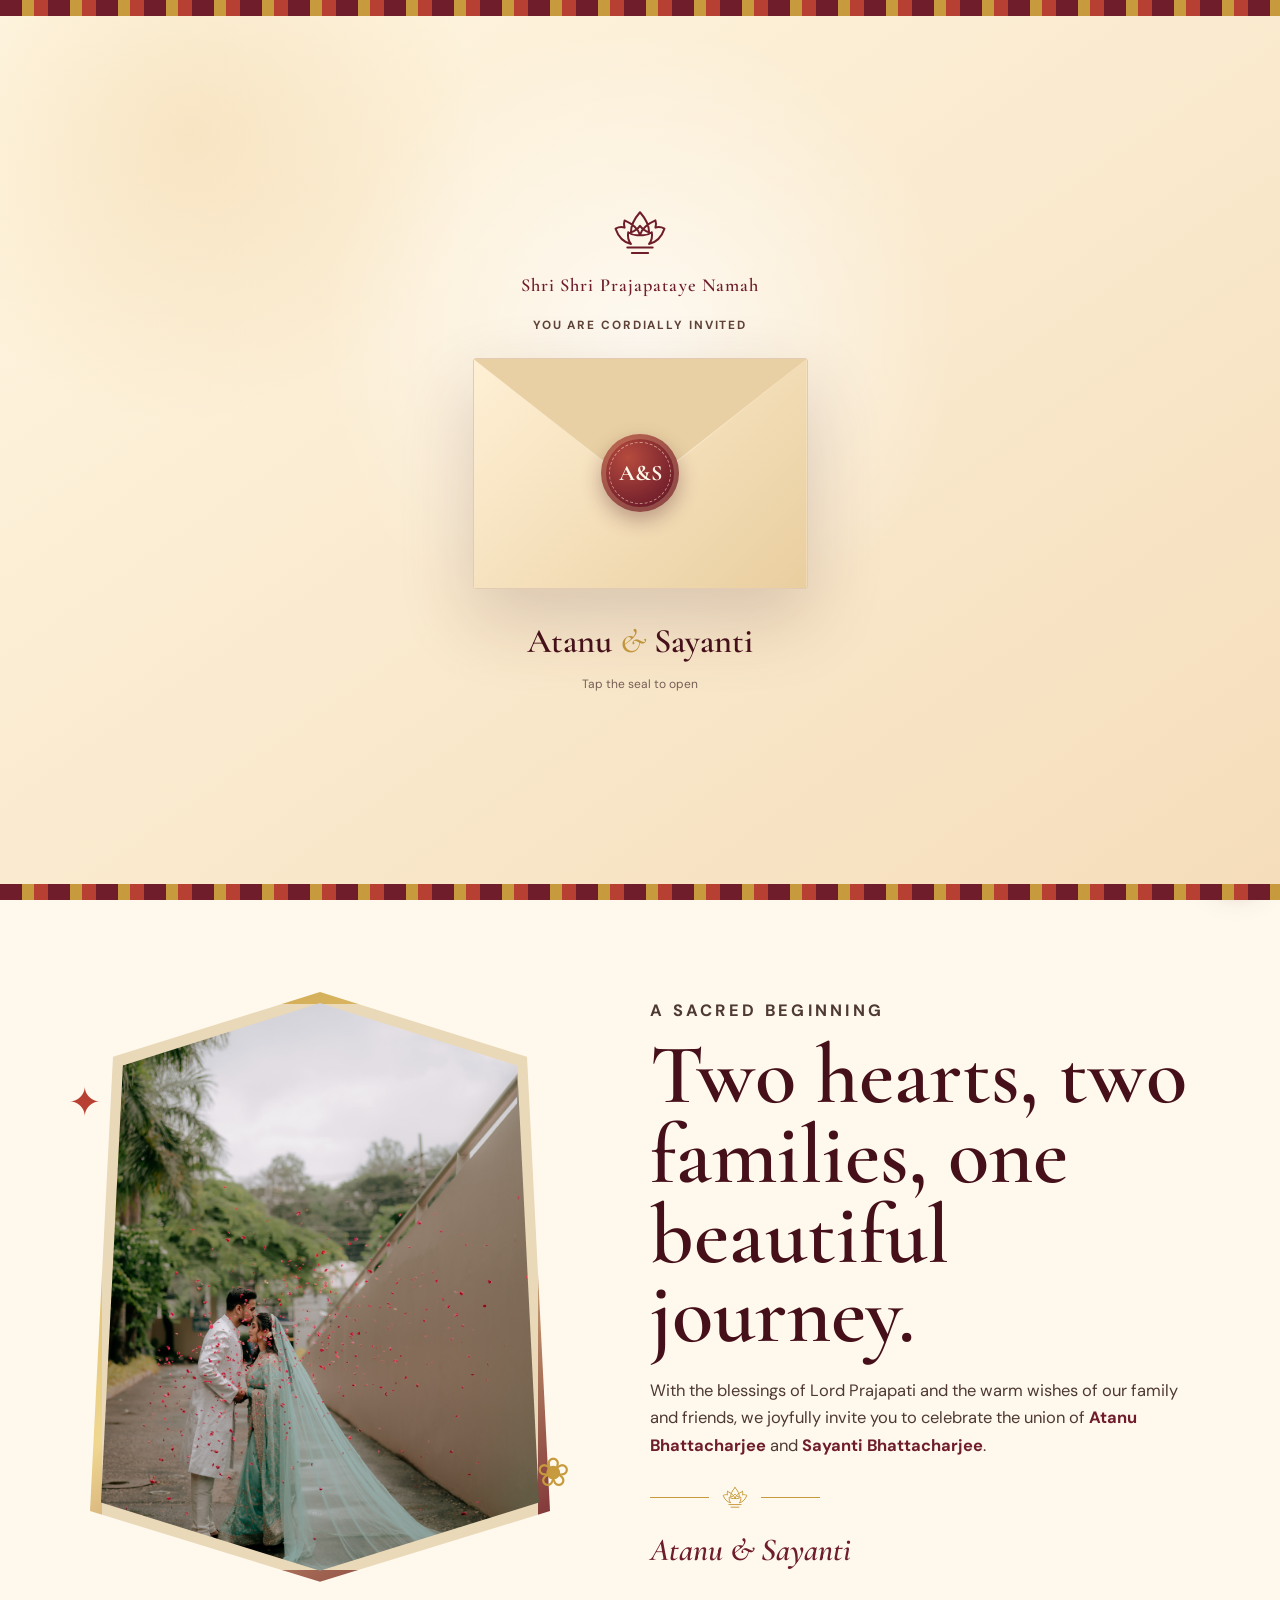
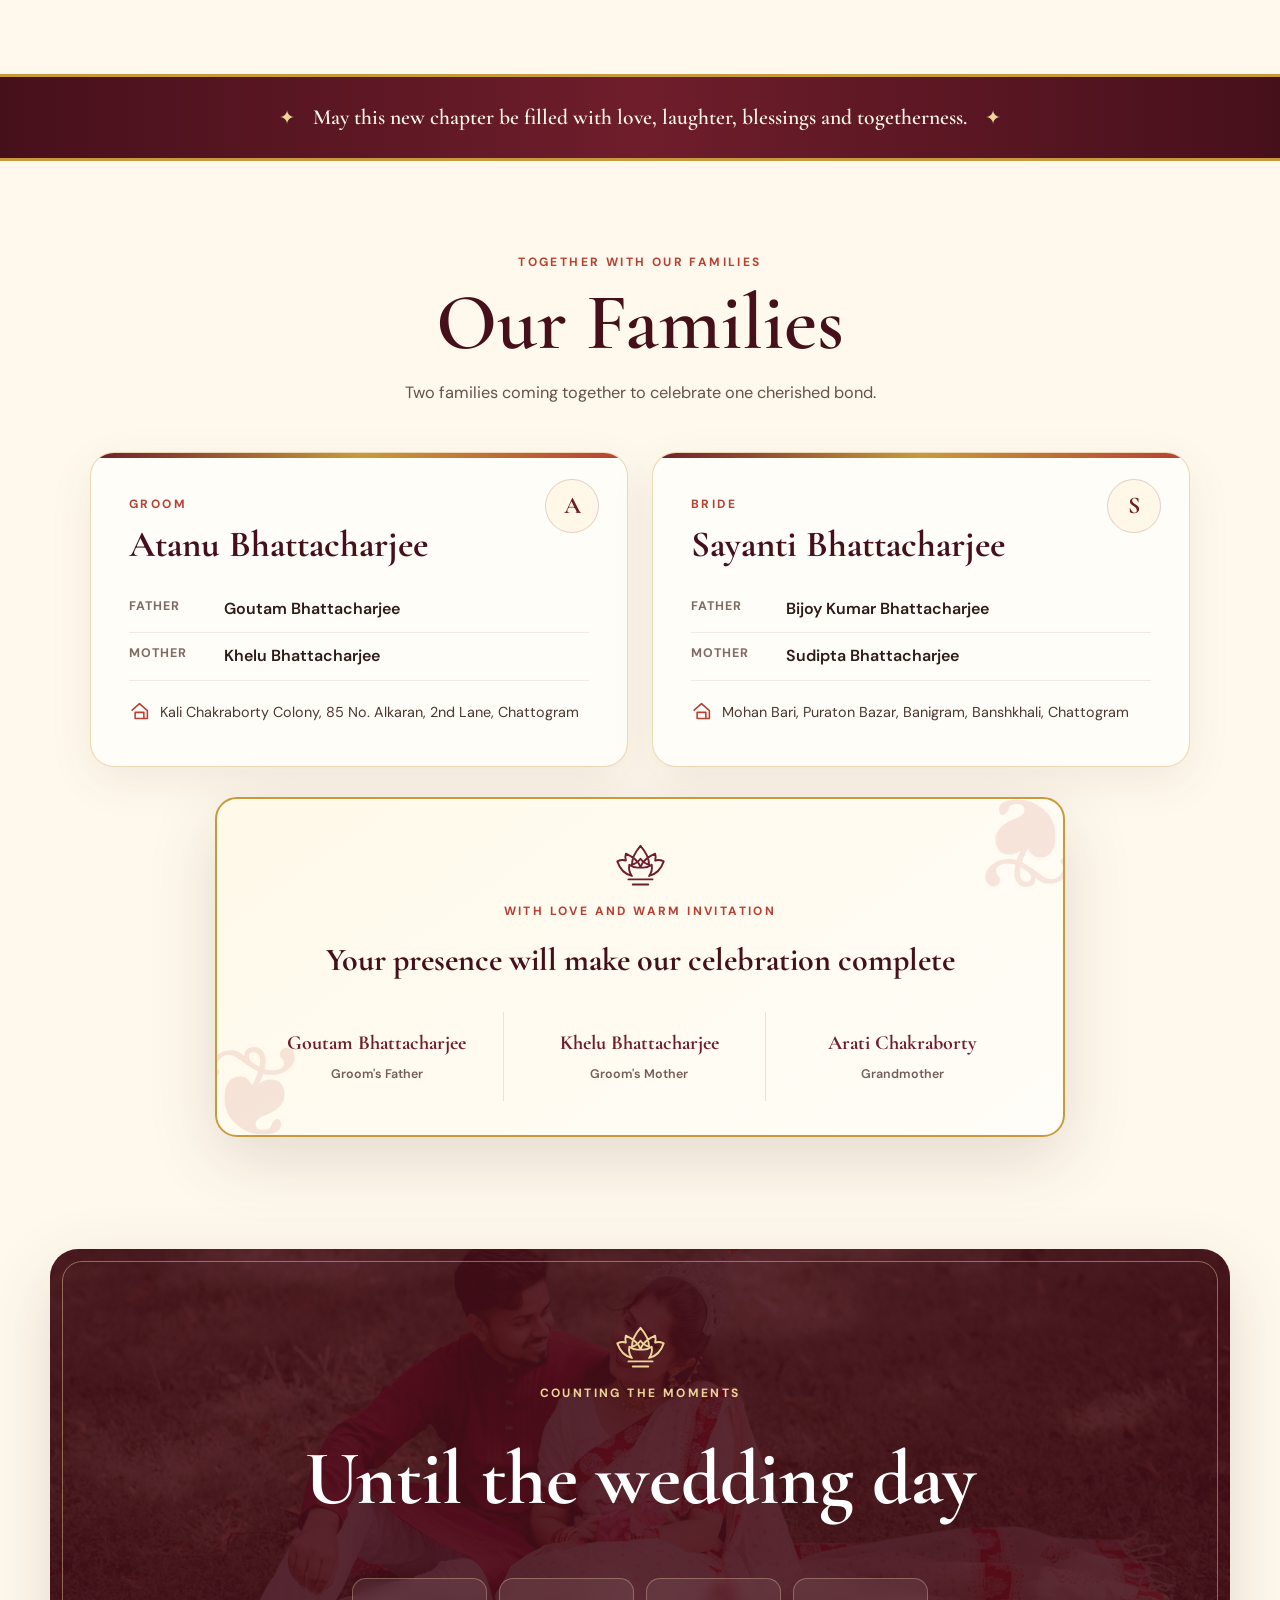
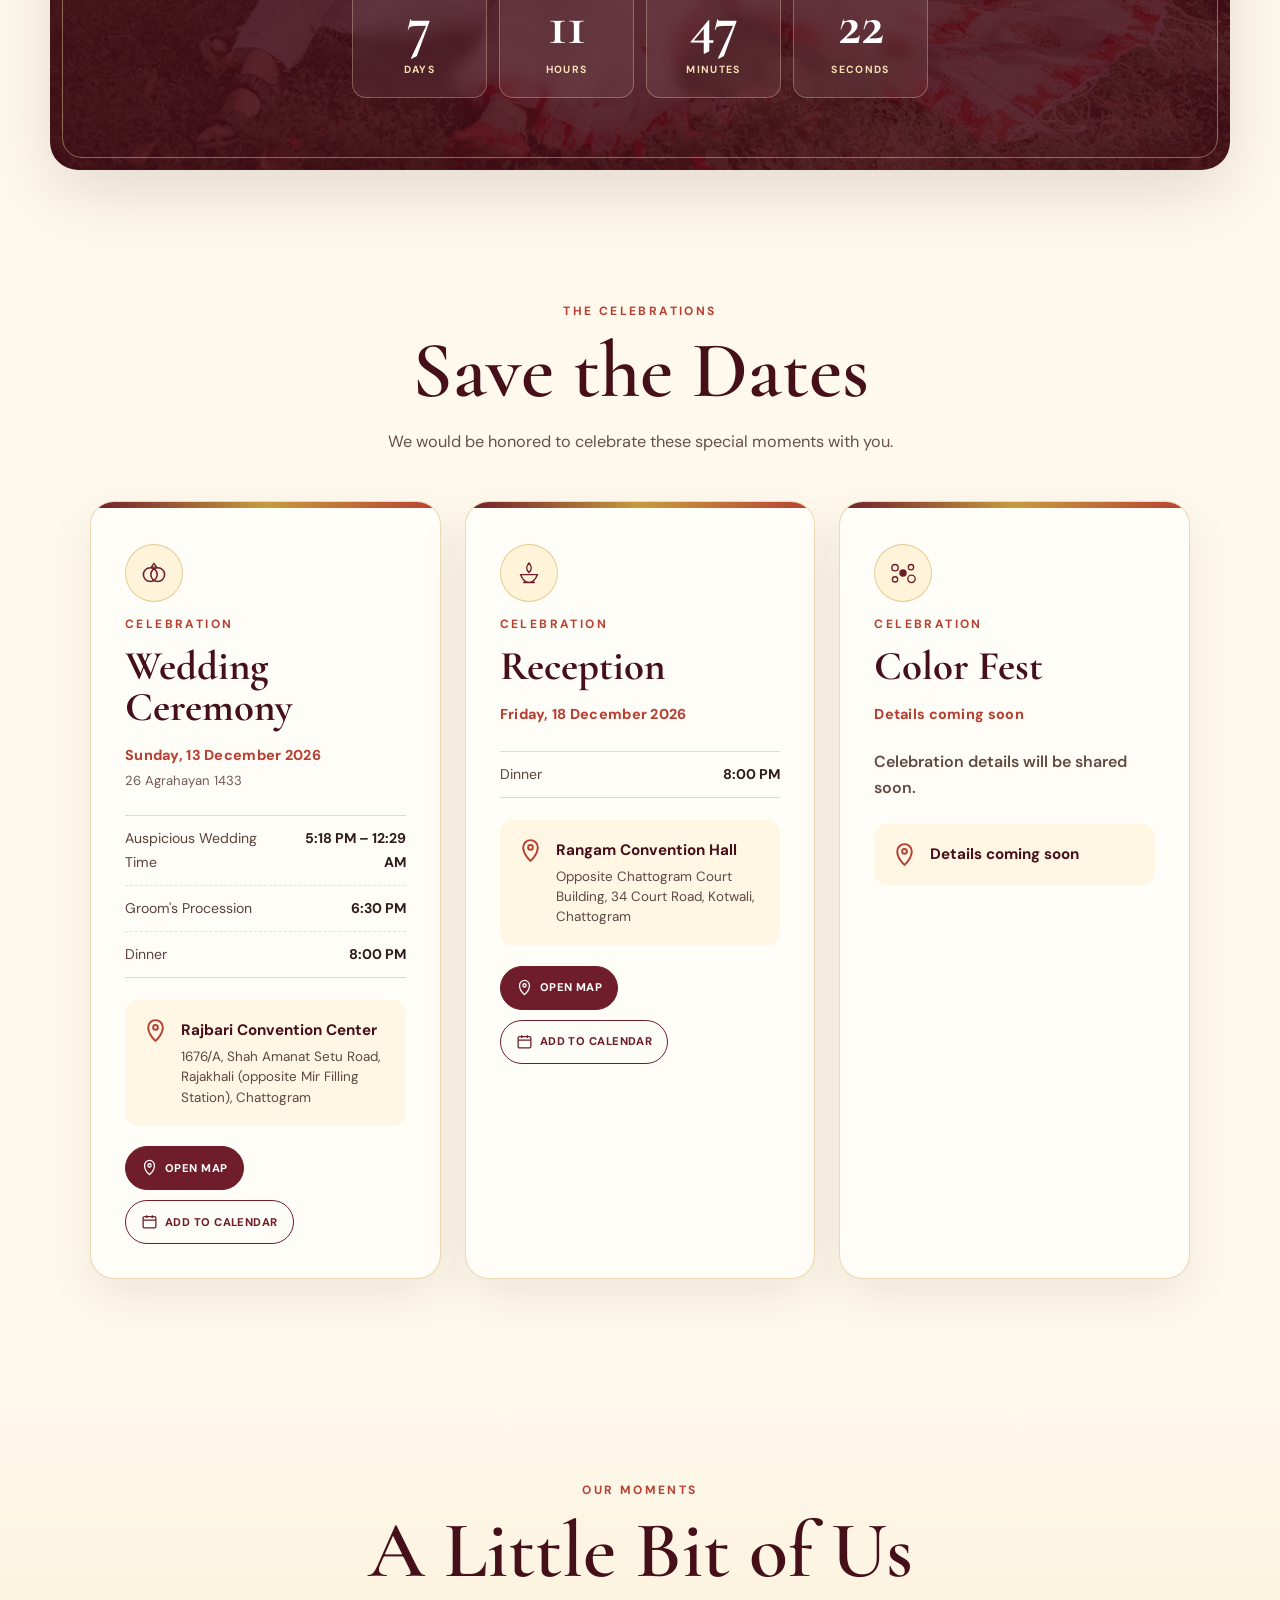
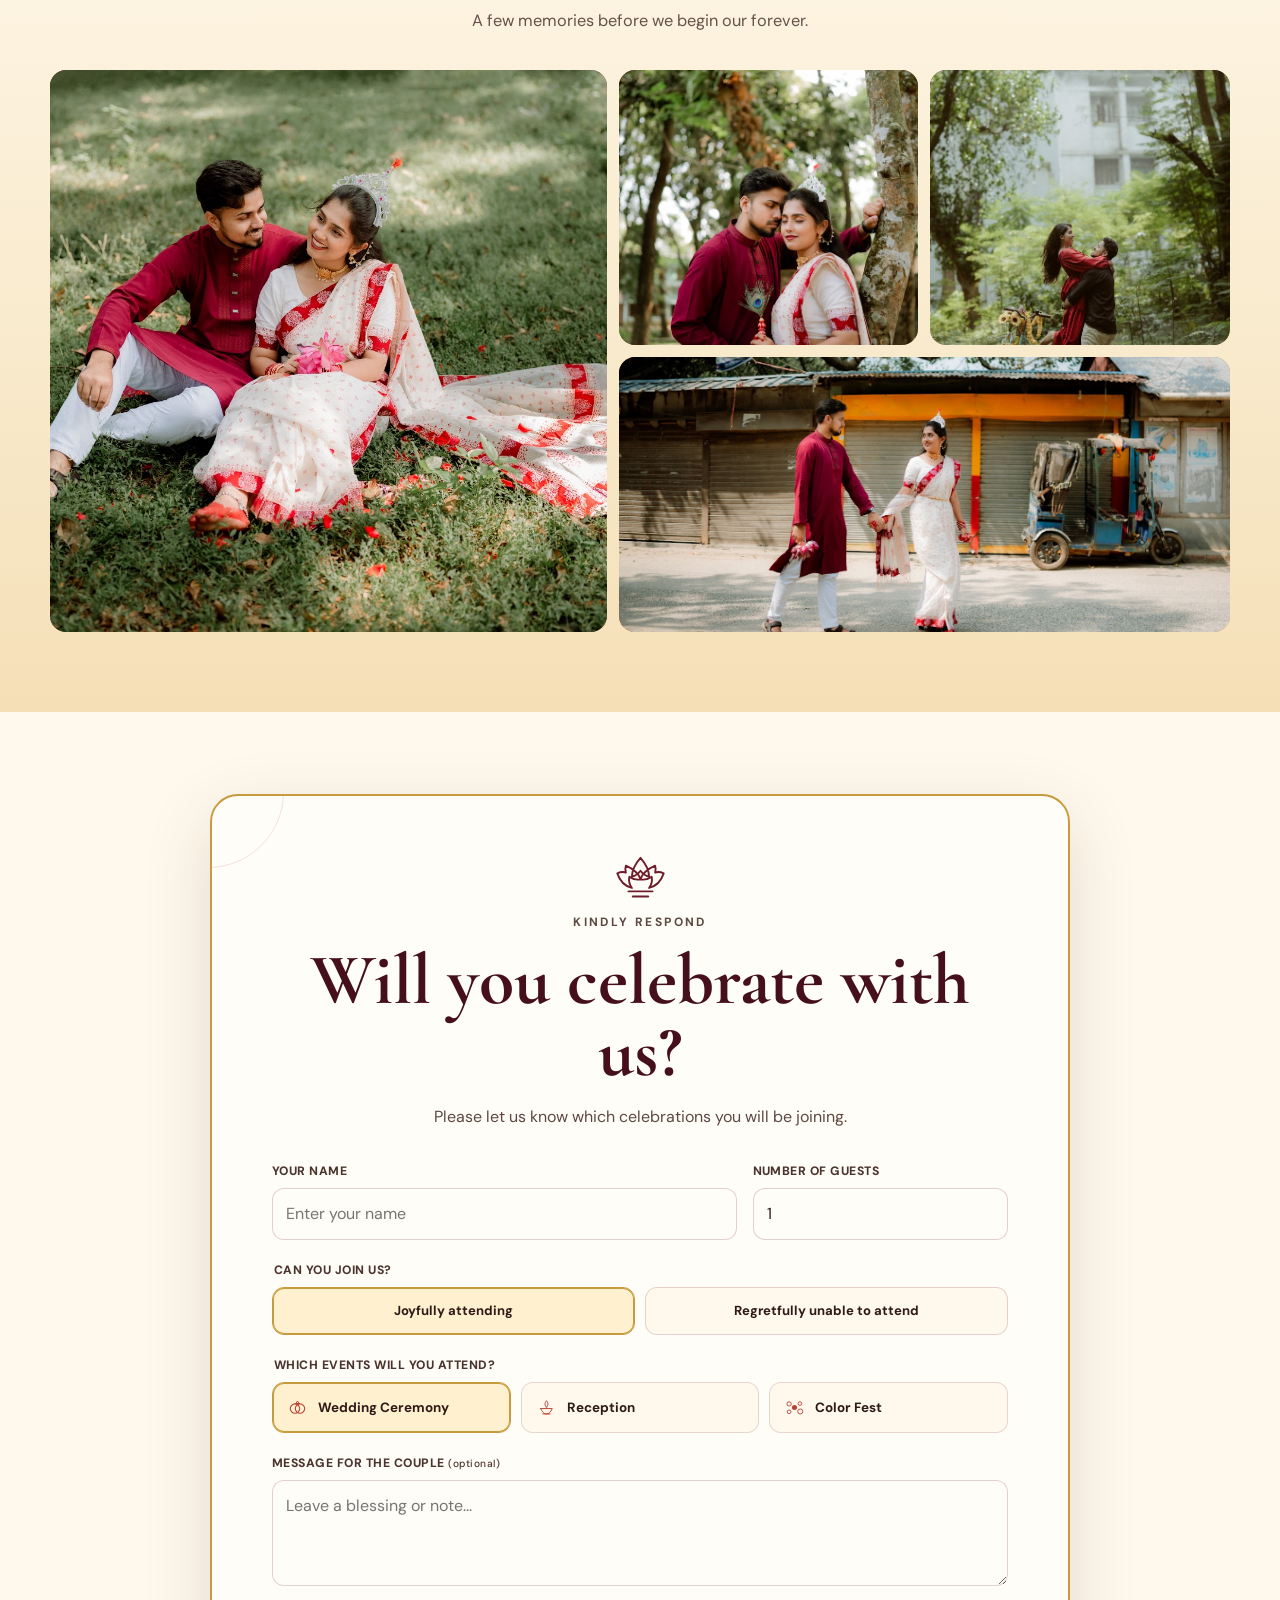
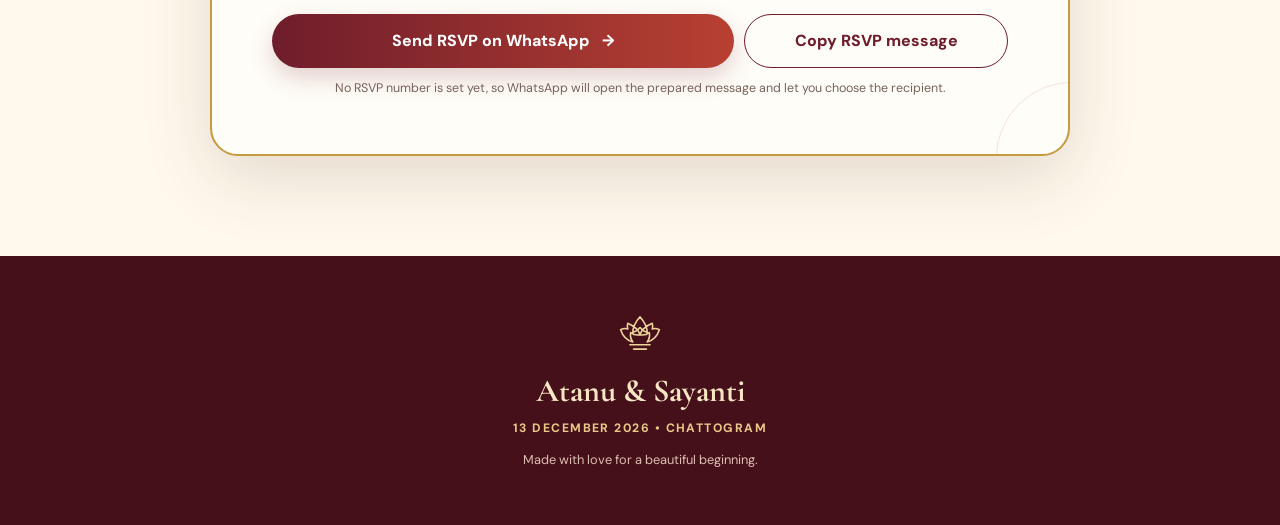
==== all/index.html @ d7b06d57 "added new hindu wedding theme and many other details" ====
<!doctype html>
<html lang="en">
<head>
  <meta charset="utf-8">
  <meta name="viewport" content="width=device-width, initial-scale=1, viewport-fit=cover">
  <meta name="theme-color" content="#6f1d2b">
  <title>Atanu & Sayanti — Complete Celebration Invitation</title>
  <meta name="description" content="You are invited to celebrate Atanu & Sayanti's Wedding, Reception and Color Fest.">
  <meta property="og:type" content="website">
  <meta property="og:title" content="Atanu & Sayanti — Complete Celebration Invitation">
  <meta property="og:description" content="You are invited to celebrate Atanu & Sayanti's Wedding, Reception and Color Fest.">
  <meta property="og:url" content="https://atanu-sayanti-wedding.vercel.app/all/">
  <meta property="og:image" content="https://atanu-sayanti-wedding.vercel.app/images/share-preview-all.png">
  <meta property="og:image:width" content="1200">
  <meta property="og:image:height" content="630">
  <meta property="og:image:alt" content="Wedding invitation for Atanu Bhattacharjee and Sayanti Bhattacharjee">
  <meta name="twitter:card" content="summary_large_image">
  <meta name="twitter:title" content="Atanu & Sayanti — Complete Celebration Invitation">
  <meta name="twitter:description" content="You are invited to celebrate Atanu & Sayanti's Wedding, Reception and Color Fest.">
  <meta name="twitter:image" content="https://atanu-sayanti-wedding.vercel.app/images/share-preview-all.png">
  <link rel="preconnect" href="https://fonts.googleapis.com">
  <link rel="preconnect" href="https://fonts.gstatic.com" crossorigin>
  <link href="https://fonts.googleapis.com/css2?family=Cormorant+Garamond:ital,wght@0,500;0,600;0,700;1,600&family=DM+Sans:wght@400;500;600;700&display=swap" rel="stylesheet">
  <link rel="stylesheet" href="/assets/styles.css">
</head>
<body class="locked" data-invite="all">
  <div id="app"></div>
  <script src="/assets/config.js"></script>
  <script src="/assets/app.js"></script>
</body>
</html>
---- assets/styles.css ----
:root{
  --maroon:#6f1d2b;--maroon-deep:#46101b;--vermilion:#b84032;--saffron:#d48b25;--gold:#c79b3d;--gold-light:#edd59a;
  --ivory:#fff9ed;--paper:#fffdf7;--ink:#2e1b18;--muted:#66514b;--line:rgba(111,29,43,.18);--shadow:0 22px 70px rgba(67,30,22,.14)
}
*{box-sizing:border-box}html{scroll-behavior:smooth}body{margin:0;background:var(--ivory);color:var(--ink);font-family:"DM Sans",system-ui,sans-serif;font-weight:400;line-height:1.65;overflow-x:hidden}body.locked{overflow:hidden}img{display:block;width:100%}button,input,textarea{font:inherit}a{color:inherit}svg{display:block;width:1em;height:1em}
.section{width:min(1100px,calc(100% - 34px));margin:auto;padding:92px 0}.center{text-align:center}.kicker{margin:0 0 .75rem;color:var(--vermilion);font-size:.75rem;font-weight:700;letter-spacing:.2em;text-transform:uppercase}.section-title{margin:0;font-family:"Cormorant Garamond",Georgia,serif;font-size:clamp(3rem,7vw,5rem);font-weight:600;line-height:.95;color:var(--maroon-deep)}.section-lead{max-width:680px;margin:1.2rem auto 0;color:var(--muted);font-size:1.02rem}

/* Opening */
.opening{position:fixed;inset:0;z-index:1000;display:grid;place-content:center;justify-items:center;padding:24px;text-align:center;background:radial-gradient(circle at 50% 38%,rgba(255,255,255,.7),transparent 20rem),radial-gradient(circle at 15% 15%,rgba(212,139,37,.14),transparent 18rem),linear-gradient(145deg,#fff7e3,#f5ddba);transition:opacity .9s ease,visibility .9s ease}.opening:before,.opening:after{content:"";position:absolute;left:0;right:0;height:16px;background:repeating-linear-gradient(90deg,var(--maroon) 0 22px,var(--gold) 22px 34px,var(--vermilion) 34px 48px)}.opening:before{top:0}.opening:after{bottom:0}.opening.opened{opacity:0;visibility:hidden;pointer-events:none}.opening-ornament{width:58px;color:var(--maroon);margin-bottom:4px}.opening-ornament svg{width:100%;height:auto}.sacred-line{margin:.2rem 0 1rem;color:var(--maroon);font-family:"Cormorant Garamond",serif;font-size:1.15rem;font-weight:600;letter-spacing:.06em}.opening-small,.opening-guest{margin:0 0 22px;color:#5f4238;font-size:.74rem;font-weight:700;letter-spacing:.16em;text-transform:uppercase}
.envelope{position:relative;width:min(335px,82vw);aspect-ratio:1.45;border:1px solid rgba(111,29,43,.14);padding:0;cursor:pointer;background:#f6e6c8;box-shadow:0 30px 75px rgba(83,41,25,.2);border-radius:4px;overflow:visible;transition:transform .3s ease}.envelope:hover{transform:translateY(-4px)}.envelope:before,.envelope:after{content:"";position:absolute;inset:0}.envelope:before{z-index:2;clip-path:polygon(0 0,50% 57%,100% 0);background:#e9d0a4;transform-origin:top;transition:transform .9s cubic-bezier(.2,.75,.25,1)}.envelope:after{z-index:1;clip-path:polygon(0 100%,0 0,50% 58%,100% 0,100% 100%);background:linear-gradient(135deg,#fff0d5,#e9ce9f)}.envelope.is-opening:before{transform:rotateX(180deg)}
.seal{position:absolute;z-index:4;left:50%;top:50%;display:grid;place-items:center;width:78px;height:78px;transform:translate(-50%,-50%);border-radius:50%;color:#fff7e8;background:radial-gradient(circle at 35% 30%,#b64b3e,var(--maroon) 72%);box-shadow:0 8px 20px rgba(72,17,28,.32),inset 0 0 0 5px rgba(255,220,155,.24);font-family:"Cormorant Garamond",serif;font-size:1.38rem;font-weight:700;transition:.55s}.seal:before{content:"";position:absolute;inset:8px;border:1px dashed rgba(255,235,199,.55);border-radius:50%}.envelope.is-opening .seal{opacity:0;transform:translate(-50%,-50%) scale(.65)}.opening-names{margin:24px 0 0;font-family:"Cormorant Garamond",serif;font-size:2.15rem;font-weight:600;color:var(--maroon-deep)}.opening-names em{color:var(--gold);font-weight:500}.tap{margin:.35rem 0 0;color:#765e55;font-size:.75rem}

/* Hero */
.hero{position:relative;min-height:100svh;display:grid;place-items:center;overflow:hidden;color:#fff;background:var(--maroon-deep)}.hero-bg{position:absolute;inset:0;background:var(--maroon-deep) url("/images/hero.jpg") center 38%/cover no-repeat;transform:scale(1.025)}.hero:after{content:"";position:absolute;inset:0;background:linear-gradient(to bottom,rgba(49,10,17,.62),rgba(55,18,20,.22) 36%,rgba(48,9,15,.76))}.hero-pattern{position:absolute;z-index:1;inset:0;opacity:.18;background:radial-gradient(circle at 50% 50%,transparent 0 34px,rgba(255,218,143,.42) 35px 36px,transparent 37px),radial-gradient(circle at 50% 50%,transparent 0 65px,rgba(255,218,143,.2) 66px 67px,transparent 68px);background-size:180px 180px}
.nav{position:absolute;z-index:10;top:0;left:0;right:0;display:flex;justify-content:space-between;align-items:center;width:min(1180px,calc(100% - 36px));margin:auto;padding:24px 0;border-bottom:1px solid rgba(255,255,255,.18)}.nav-mark{font-family:"Cormorant Garamond",serif;font-size:1.65rem;font-weight:700;text-decoration:none}.nav-links{display:flex;gap:23px}.nav-links a{font-size:.72rem;font-weight:700;letter-spacing:.09em;text-decoration:none;text-transform:uppercase}.hero-content{position:relative;z-index:3;width:min(950px,calc(100% - 36px));padding-top:80px;text-align:center}.hero-lotus{width:65px;margin:0 auto 18px;color:var(--gold-light)}.hero-lotus svg{width:100%;height:auto}.hero-kicker{margin:0 0 20px;font-size:.75rem;font-weight:700;letter-spacing:.22em;text-transform:uppercase}.hero h1{margin:0;font-family:"Cormorant Garamond",Georgia,serif;font-size:clamp(4.5rem,15vw,9.5rem);font-weight:600;line-height:.76;text-shadow:0 8px 35px rgba(0,0,0,.25)}.hero h1 span{display:block;margin:.14em 0 .08em;color:var(--gold-light);font-size:.42em;font-style:italic;font-weight:500}.hero-rule{display:flex;align-items:center;justify-content:center;gap:14px;margin-top:35px}.hero-rule i{width:55px;height:1px;background:rgba(255,229,179,.7)}.hero-rule b{font-size:.82rem;letter-spacing:.2em}.guest-ribbon{display:inline-block;margin-top:28px;padding:10px 17px;border:1px solid rgba(255,226,170,.45);border-radius:999px;background:rgba(70,16,27,.42);backdrop-filter:blur(8px);font-size:.85rem}.scroll-cue{position:absolute;z-index:4;bottom:26px;left:50%;transform:translateX(-50%);color:#fff;text-decoration:none;font-size:.65rem;font-weight:700;letter-spacing:.16em;text-transform:uppercase;white-space:nowrap}.scroll-cue span{color:var(--gold-light)}

/* Intro */
.intro-section{display:grid;grid-template-columns:.92fr 1.08fr;gap:clamp(45px,8vw,100px);align-items:center}.intro-photo{position:relative;max-width:460px;margin:auto}.photo-frame{position:relative;aspect-ratio:.78;padding:11px;background:linear-gradient(145deg,var(--gold),#f0d790,var(--maroon));clip-path:polygon(50% 0,95% 11%,100% 88%,50% 100%,0 88%,5% 11%);filter:drop-shadow(0 24px 32px rgba(81,40,28,.15))}.photo-frame:before{content:"A & S";position:absolute;inset:12px;display:grid;place-items:center;background:#ead9b8;color:rgba(111,29,43,.3);font-family:"Cormorant Garamond",serif;font-size:4rem}.photo-frame img{position:relative;height:100%;object-fit:cover;clip-path:polygon(50% 0,95% 11%,100% 88%,50% 100%,0 88%,5% 11%)}.photo-flower{position:absolute;color:var(--vermilion);font-size:2.5rem}.flower-one{left:-22px;top:13%}.flower-two{right:-20px;bottom:13%;color:var(--gold)}.intro-copy h2{margin:0 0 22px;color:var(--maroon-deep);font-family:"Cormorant Garamond",serif;font-size:clamp(3rem,7vw,5.3rem);font-weight:600;line-height:.94}.intro-copy p{color:#4e3933;font-size:1.03rem}.intro-copy strong{color:var(--maroon);font-weight:700}.signature{margin:0;color:var(--maroon)!important;font-family:"Cormorant Garamond",serif;font-size:2rem!important;font-style:italic;font-weight:600}.mini-ornament{display:flex;align-items:center;gap:12px;width:170px;margin:25px 0 12px;color:var(--gold)}.mini-ornament span{flex:1;height:1px;background:var(--gold)}.mini-ornament svg{width:28px;height:28px}

/* Blessing band */
.blessing-band{padding:23px 20px;color:#fff8e9;background:linear-gradient(90deg,var(--maroon-deep),var(--maroon),var(--maroon-deep));border-top:3px solid var(--gold);border-bottom:3px solid var(--gold)}.blessing-inner{display:flex;align-items:center;justify-content:center;gap:18px;max-width:950px;margin:auto;text-align:center}.blessing-inner span{color:var(--gold-light);font-size:1.2rem}.blessing-inner p{margin:0;font-family:"Cormorant Garamond",serif;font-size:1.35rem;font-weight:600}

/* Families */
.family-grid{display:grid;grid-template-columns:1fr 1fr;gap:24px;margin-top:45px}.family-card{position:relative;padding:42px 38px;text-align:left;background:var(--paper);border:1px solid rgba(199,155,61,.36);border-radius:24px;box-shadow:0 14px 45px rgba(74,35,25,.08);overflow:hidden}.family-card:before{content:"";position:absolute;top:0;left:0;right:0;height:5px;background:linear-gradient(90deg,var(--maroon),var(--gold),var(--vermilion))}.family-symbol{position:absolute;right:28px;top:26px;width:54px;height:54px;display:grid;place-items:center;border:1px solid rgba(111,29,43,.18);border-radius:50%;color:var(--maroon);background:#fff8e9;font-family:"Cormorant Garamond",serif;font-size:1.5rem;font-weight:700}.family-card h3{margin:0 0 22px;color:var(--maroon-deep);font-family:"Cormorant Garamond",serif;font-size:2.3rem;line-height:1}.family-card dl{margin:0}.family-card dl div{display:grid;grid-template-columns:80px 1fr;gap:15px;padding:10px 0;border-bottom:1px solid rgba(111,29,43,.09)}.family-card dt{color:#806b63;font-size:.78rem;font-weight:700;text-transform:uppercase;letter-spacing:.08em}.family-card dd{margin:0;color:var(--ink);font-weight:600}.family-address{display:flex;gap:10px;margin-top:20px;color:#4d3630;font-size:.9rem}.family-address svg{flex:0 0 21px;width:21px;height:21px;color:var(--vermilion)}
.host-card{position:relative;max-width:850px;margin:30px auto 0;padding:40px 34px 34px;background:linear-gradient(145deg,#fff9e9,#fffdf8);border:2px solid var(--gold);border-radius:22px;box-shadow:var(--shadow);overflow:hidden}.host-card:before,.host-card:after{content:"❦";position:absolute;color:rgba(184,64,50,.12);font-family:Georgia,serif;font-size:8rem}.host-card:before{left:-15px;bottom:-65px}.host-card:after{right:-15px;top:-65px;transform:rotate(180deg)}.host-icon{width:55px;margin:0 auto 8px;color:var(--maroon)}.host-icon svg{width:100%;height:auto}.host-card h3{position:relative;margin:0;color:var(--maroon-deep);font-family:"Cormorant Garamond",serif;font-size:2rem}.host-list{position:relative;display:grid;grid-template-columns:repeat(3,1fr);gap:10px;margin-top:25px}.host-person{padding:15px 10px;border-right:1px solid rgba(111,29,43,.12)}.host-person:last-child{border-right:0}.host-person strong{display:block;color:var(--maroon);font-family:"Cormorant Garamond",serif;font-size:1.25rem}.host-person span{color:#735e57;font-size:.78rem;font-weight:600}

/* Countdown */
.countdown-section{position:relative;width:min(1180px,calc(100% - 24px));margin:20px auto 40px;padding:72px 24px;color:#fff;background:linear-gradient(rgba(69,14,25,.88),rgba(69,14,25,.88)),url("/images/pic-1.jpg") center/cover;border-radius:28px;box-shadow:var(--shadow);text-align:center;overflow:hidden}.countdown-section:before{content:"";position:absolute;inset:12px;border:1px solid rgba(239,211,154,.45);border-radius:20px;pointer-events:none}.countdown-ornament{position:relative;width:55px;margin:0 auto 8px;color:var(--gold-light)}.countdown-ornament svg{width:100%;height:auto}.countdown-section .kicker{color:var(--gold-light)}.countdown-section h2{position:relative;margin:0;font-family:"Cormorant Garamond",serif;font-size:clamp(2.8rem,7vw,4.8rem)}.countdown{position:relative;display:grid;grid-template-columns:repeat(4,minmax(72px,135px));justify-content:center;gap:12px;margin-top:35px}.time-box{padding:18px 8px;border:1px solid rgba(255,232,190,.3);border-radius:14px;background:rgba(255,255,255,.07);backdrop-filter:blur(7px)}.time-box strong{display:block;font-family:"Cormorant Garamond",serif;font-size:clamp(2.2rem,7vw,3.6rem);line-height:1}.time-box span{display:block;margin-top:7px;color:#f6dfb5;font-size:.65rem;font-weight:700;letter-spacing:.13em;text-transform:uppercase}.celebration-arrived{grid-column:1/-1}

/* Events */
.event-grid{display:grid;grid-template-columns:repeat(auto-fit,minmax(290px,1fr));gap:24px;margin-top:45px}.event-card{position:relative;padding:42px 34px 34px;background:var(--paper);border:1px solid rgba(199,155,61,.36);border-radius:24px;box-shadow:0 18px 50px rgba(80,38,27,.09);text-align:left;overflow:hidden}.event-card:before{content:"";position:absolute;top:0;left:0;right:0;height:6px;background:linear-gradient(90deg,var(--maroon),var(--gold),var(--vermilion))}.event-icon{width:58px;height:58px;display:grid;place-items:center;margin-bottom:13px;border-radius:50%;color:var(--maroon);background:#fff3d9;border:1px solid rgba(199,155,61,.45)}.event-icon svg{width:34px;height:34px}.event-card h3{margin:0;color:var(--maroon-deep);font-family:"Cormorant Garamond",serif;font-size:2.55rem;line-height:1}.event-date{margin:16px 0 0;color:var(--vermilion);font-size:.9rem;font-weight:800;letter-spacing:.02em}.event-subdate{margin:2px 0 0;color:#725b54;font-size:.82rem}.schedule{margin:24px 0 22px;border-top:1px solid var(--line);border-bottom:1px solid var(--line)}.schedule-row{display:flex;justify-content:space-between;gap:16px;padding:11px 0;border-bottom:1px dashed rgba(111,29,43,.12);color:#5a413a;font-size:.88rem}.schedule-row:last-child{border-bottom:0}.schedule-row strong{color:var(--ink);text-align:right}.coming-soon{margin:22px 0;color:#604a43;font-weight:600}.venue-block{display:flex;gap:13px;align-items:flex-start;padding:18px;border-radius:14px;background:#fff6e4}.venue-icon{flex:0 0 25px;color:var(--vermilion)}.venue-icon svg{width:25px;height:25px}.venue-block strong{display:block;color:var(--maroon-deep);font-size:.95rem}.venue-block p{margin:4px 0 0;color:#5c4942;font-size:.84rem;line-height:1.5}.event-actions{display:flex;flex-wrap:wrap;gap:10px;margin-top:20px}.btn{display:inline-flex;align-items:center;gap:7px;justify-content:center;min-height:44px;padding:10px 15px;border:1px solid var(--maroon);border-radius:999px;color:#fff;background:var(--maroon);cursor:pointer;font-size:.7rem;font-weight:800;letter-spacing:.04em;text-decoration:none;text-transform:uppercase;transition:.2s}.btn:hover{transform:translateY(-2px);box-shadow:0 8px 20px rgba(111,29,43,.15)}.btn svg{width:17px;height:17px}.btn-outline{color:var(--maroon);background:transparent}

/* Gallery */
.gallery-section{padding:18px 0 80px;background:linear-gradient(180deg,transparent,#f8e9ca 65%,#f5dfb7)}.gallery-heading{padding-bottom:35px}.gallery{display:grid;grid-template-columns:1.3fr .7fr .7fr;grid-template-rows:275px 275px;gap:12px;width:min(1180px,calc(100% - 24px));margin:auto}.gallery button{position:relative;padding:0;overflow:hidden;border:0;border-radius:16px;background:linear-gradient(145deg,#8c3038,#d6a74d);cursor:zoom-in}.gallery button:before{content:"A & S";position:absolute;inset:0;display:grid;place-items:center;color:rgba(255,248,232,.72);font-family:"Cormorant Garamond",serif;font-size:2.3rem}.gallery button:first-child{grid-row:1/span 2}.gallery button:last-child{grid-column:2/span 2}.gallery img{position:relative;height:100%;object-fit:cover;transition:transform .45s ease}.gallery button:hover img{transform:scale(1.04)}

/* RSVP */
.rsvp-section{padding-top:82px;padding-bottom:100px}.rsvp-card{position:relative;max-width:860px;margin:auto;padding:55px clamp(22px,6vw,60px);text-align:center;background:var(--paper);border:2px solid var(--gold);border-radius:28px;box-shadow:var(--shadow);overflow:hidden}.rsvp-card:before,.rsvp-card:after{content:"";position:absolute;width:150px;height:150px;border:1px solid rgba(184,64,50,.15);border-radius:50%}.rsvp-card:before{left:-80px;top:-80px}.rsvp-card:after{right:-80px;bottom:-80px}.rsvp-ornament{width:55px;margin:0 auto 7px;color:var(--maroon)}.rsvp-ornament svg{width:100%;height:auto}.rsvp-card h2{margin:0;color:var(--maroon-deep);font-family:"Cormorant Garamond",serif;font-size:clamp(2.8rem,7vw,4.5rem);line-height:1}.rsvp-card>p{color:#5c4841}#rsvpForm{position:relative;margin-top:30px;text-align:left}.form-grid{display:grid;grid-template-columns:1fr .55fr;gap:16px}#rsvpForm label>span,#rsvpForm legend{display:block;margin-bottom:7px;color:#4c342e;font-size:.76rem;font-weight:800;letter-spacing:.04em;text-transform:uppercase}#rsvpForm small{font-weight:500;text-transform:none}#rsvpForm input,#rsvpForm textarea{width:100%;border:1px solid rgba(111,29,43,.2);border-radius:12px;padding:12px 13px;color:var(--ink);background:#fffdf7;outline:none}#rsvpForm input:focus,#rsvpForm textarea:focus{border-color:var(--gold);box-shadow:0 0 0 3px rgba(199,155,61,.13)}#rsvpForm fieldset{margin:20px 0;border:0;padding:0}.event-checks{display:grid;grid-template-columns:repeat(auto-fit,minmax(145px,1fr));gap:10px}.event-check{cursor:pointer}.event-check input{position:absolute;opacity:0;pointer-events:none}.event-check>span{display:flex!important;align-items:center;gap:9px;margin:0!important;padding:13px;border:1px solid rgba(111,29,43,.16);border-radius:12px;background:#fff9ed;color:var(--ink)!important;letter-spacing:0!important;text-transform:none!important}.event-check svg{width:23px;height:23px;color:var(--vermilion)}.event-check input:checked+span{border-color:var(--gold);background:#fff0cf;box-shadow:inset 0 0 0 1px var(--gold)}.event-check b{font-size:.84rem}.rsvp-submit{display:flex;align-items:center;justify-content:center;gap:12px;width:100%;margin-top:20px;padding:14px 20px;border:0;border-radius:999px;color:#fff;background:linear-gradient(90deg,var(--maroon),var(--vermilion));font-weight:800;cursor:pointer;box-shadow:0 10px 25px rgba(111,29,43,.2)}.rsvp-submit:hover{transform:translateY(-1px)}.rsvp-note{margin:10px 0 0!important;color:#78625b!important;font-size:.78rem;text-align:center}

/* Footer / utilities */
footer{padding:55px 20px;color:#f8e6c4;background:var(--maroon-deep);text-align:center}.footer-lotus{width:46px;margin:0 auto 8px;color:var(--gold-light)}.footer-lotus svg{width:100%;height:auto}footer strong{display:block;font-family:"Cormorant Garamond",serif;font-size:2rem}footer span{display:block;color:#e9c987;font-size:.76rem;font-weight:700;letter-spacing:.12em;text-transform:uppercase}footer p{margin:.7rem 0 0;color:#dcbfb0;font-size:.8rem}.music-btn{position:fixed;z-index:20;right:18px;bottom:18px;width:50px;height:50px;border:1px solid rgba(255,255,255,.3);border-radius:50%;color:#fff;background:var(--maroon);box-shadow:0 10px 30px rgba(70,16,27,.25);cursor:pointer}.lightbox{position:fixed;z-index:1100;inset:0;display:none;place-items:center;padding:26px;background:rgba(36,10,15,.94)}.lightbox.show{display:grid}.lightbox img{max-width:min(1100px,95vw);max-height:88vh;width:auto;object-fit:contain;border-radius:8px}.lightbox-close{position:absolute;top:18px;right:20px;border:0;color:#fff;background:none;cursor:pointer;font-size:2rem}

@media(max-width:760px){.section{padding:70px 0}.nav-links{display:none}.intro-section{grid-template-columns:1fr}.intro-copy{text-align:center}.mini-ornament{margin-left:auto;margin-right:auto}.intro-photo{width:min(84vw,430px)}.family-grid{grid-template-columns:1fr}.family-card{padding:36px 26px}.host-list{grid-template-columns:1fr}.host-person{border-right:0;border-bottom:1px solid rgba(111,29,43,.11)}.host-person:last-child{border-bottom:0}.gallery{grid-template-columns:1fr 1fr;grid-template-rows:260px 190px 220px}.gallery button:first-child{grid-column:1/span 2;grid-row:auto}.gallery button:last-child{grid-column:1/span 2}.form-grid{grid-template-columns:1fr}.blessing-inner{gap:10px}.blessing-inner p{font-size:1.15rem}}
@media(max-width:480px){.hero h1{font-size:clamp(4rem,23vw,6.4rem)}.countdown{grid-template-columns:repeat(4,1fr);gap:6px}.time-box{padding:14px 2px}.time-box span{font-size:.56rem}.event-card{padding:36px 24px 28px}.schedule-row{display:block}.schedule-row strong{display:block;margin-top:2px;text-align:left}.event-actions .btn{width:100%}}
@media(prefers-reduced-motion:reduce){html{scroll-behavior:auto}*,*:before,*:after{transition-duration:.01ms!important;animation-duration:.01ms!important}}

/* Celebration petals: intentionally brief and subtle */
.petal-layer{position:absolute;z-index:5;inset:0;overflow:hidden;pointer-events:none}
.marigold-petal{position:absolute;top:-24px;left:var(--x);width:var(--size);height:calc(var(--size)*1.55);border-radius:60% 40% 65% 35%;opacity:.95;filter:drop-shadow(0 2px 2px rgba(76,24,18,.18));animation:petalFall 5.4s cubic-bezier(.22,.55,.35,1) var(--delay) forwards}
@keyframes petalFall{0%{transform:translate3d(0,-5vh,0) rotate(0);opacity:0}8%{opacity:.95}100%{transform:translate3d(var(--drift),108vh,0) rotate(var(--spin));opacity:.1}}

/* RSVP response controls */
.attendance-choice{display:grid;grid-template-columns:1fr 1fr;gap:10px}
.attendance-choice label{cursor:pointer}.attendance-choice input{position:absolute;opacity:0;pointer-events:none}.attendance-choice span{display:flex!important;align-items:center;justify-content:center;min-height:48px;margin:0!important;padding:10px 14px;border:1px solid rgba(111,29,43,.18);border-radius:12px;background:#fff9ed;color:var(--ink)!important;font-size:.82rem!important;font-weight:700!important;letter-spacing:0!important;text-align:center;text-transform:none!important}.attendance-choice input:checked+span{border-color:var(--gold);background:#fff0cf;box-shadow:inset 0 0 0 1px var(--gold)}
.disabled-fieldset{opacity:.42;pointer-events:none}
.rsvp-buttons{display:grid;grid-template-columns:1.4fr .8fr;gap:10px;margin-top:20px}.rsvp-buttons .rsvp-submit{margin-top:0}.rsvp-copy{border:1px solid var(--maroon);border-radius:999px;color:var(--maroon);background:#fffdf7;font-weight:800;cursor:pointer}.rsvp-copy:hover{background:#fff3df}
.music-btn:not([hidden]){display:grid;place-items:center;animation:musicPulse 3s ease-in-out infinite}@keyframes musicPulse{0%,100%{box-shadow:0 10px 30px rgba(70,16,27,.25)}50%{box-shadow:0 10px 30px rgba(70,16,27,.25),0 0 0 8px rgba(199,155,61,.12)}}
@media(max-width:600px){.attendance-choice,.rsvp-buttons{grid-template-columns:1fr}.rsvp-copy{min-height:46px}}
@media(prefers-reduced-motion:reduce){.marigold-petal{display:none}.music-btn:not([hidden]){animation:none}}
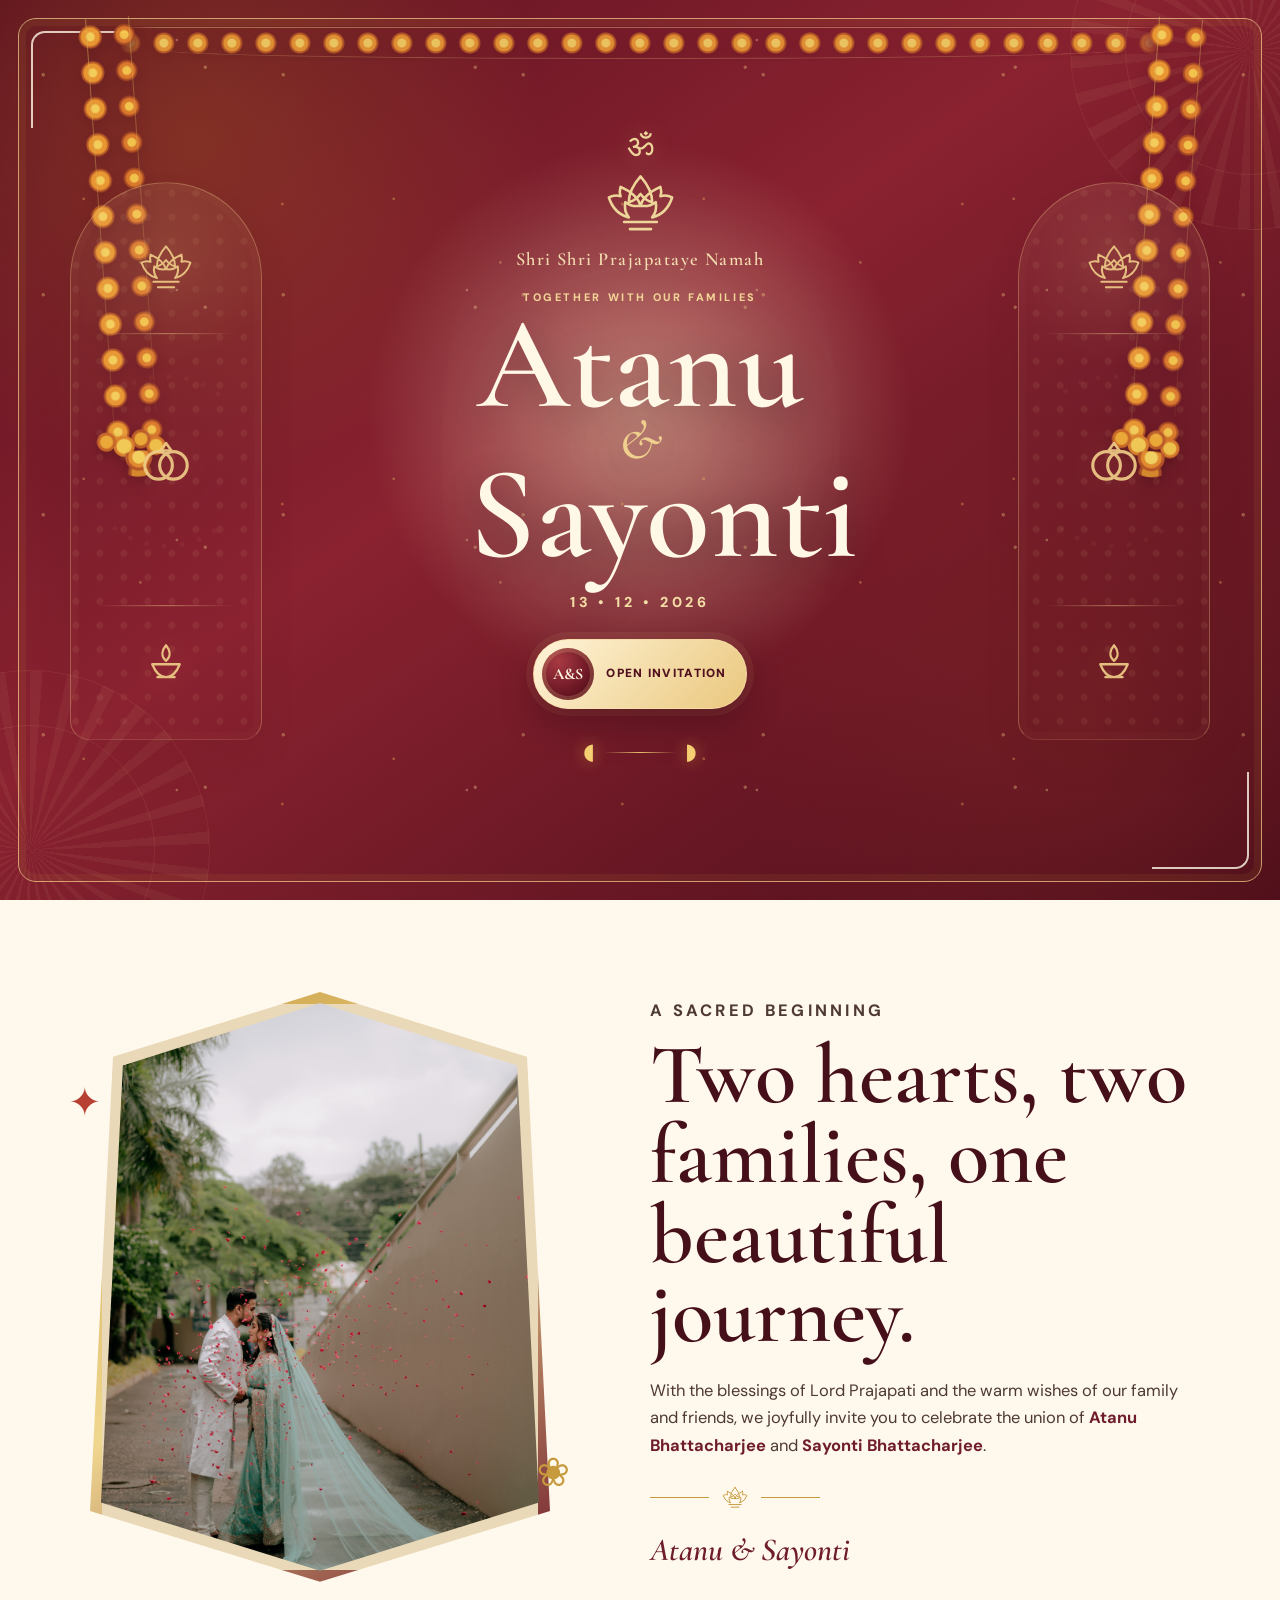
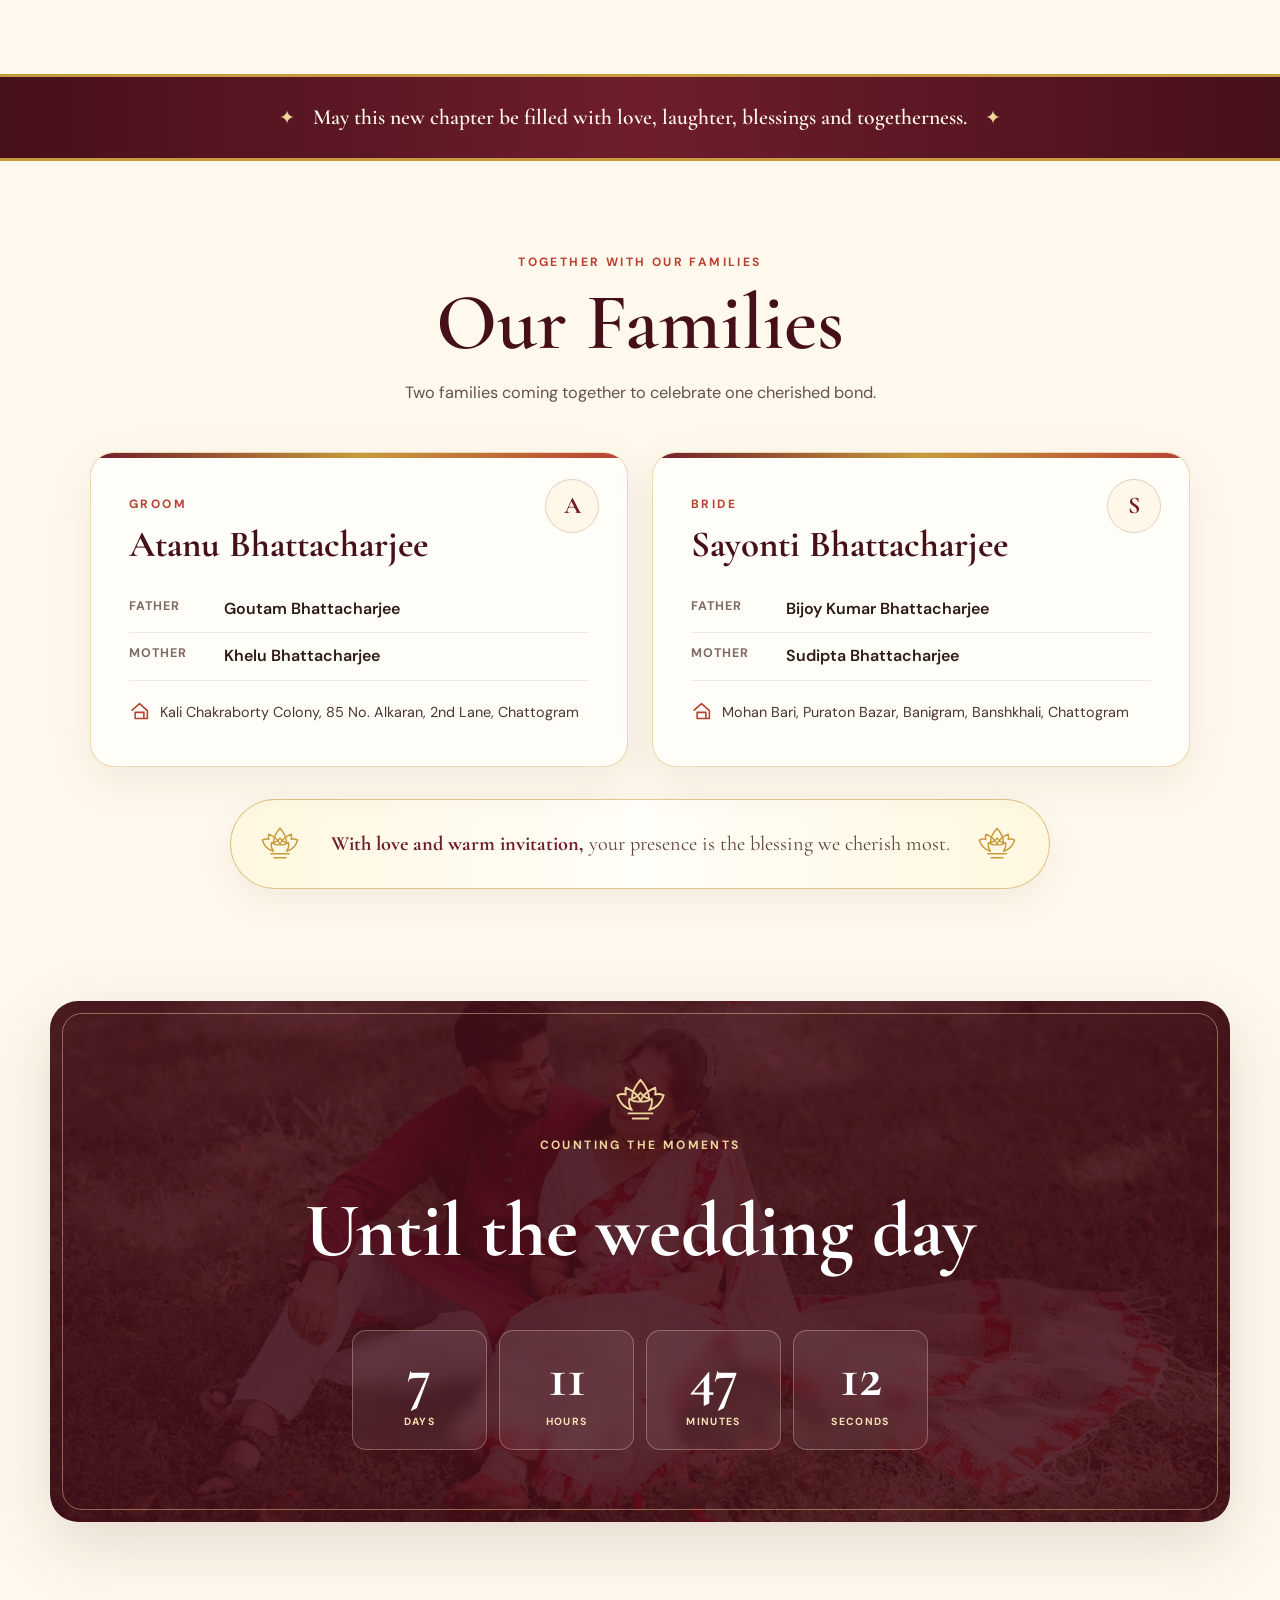
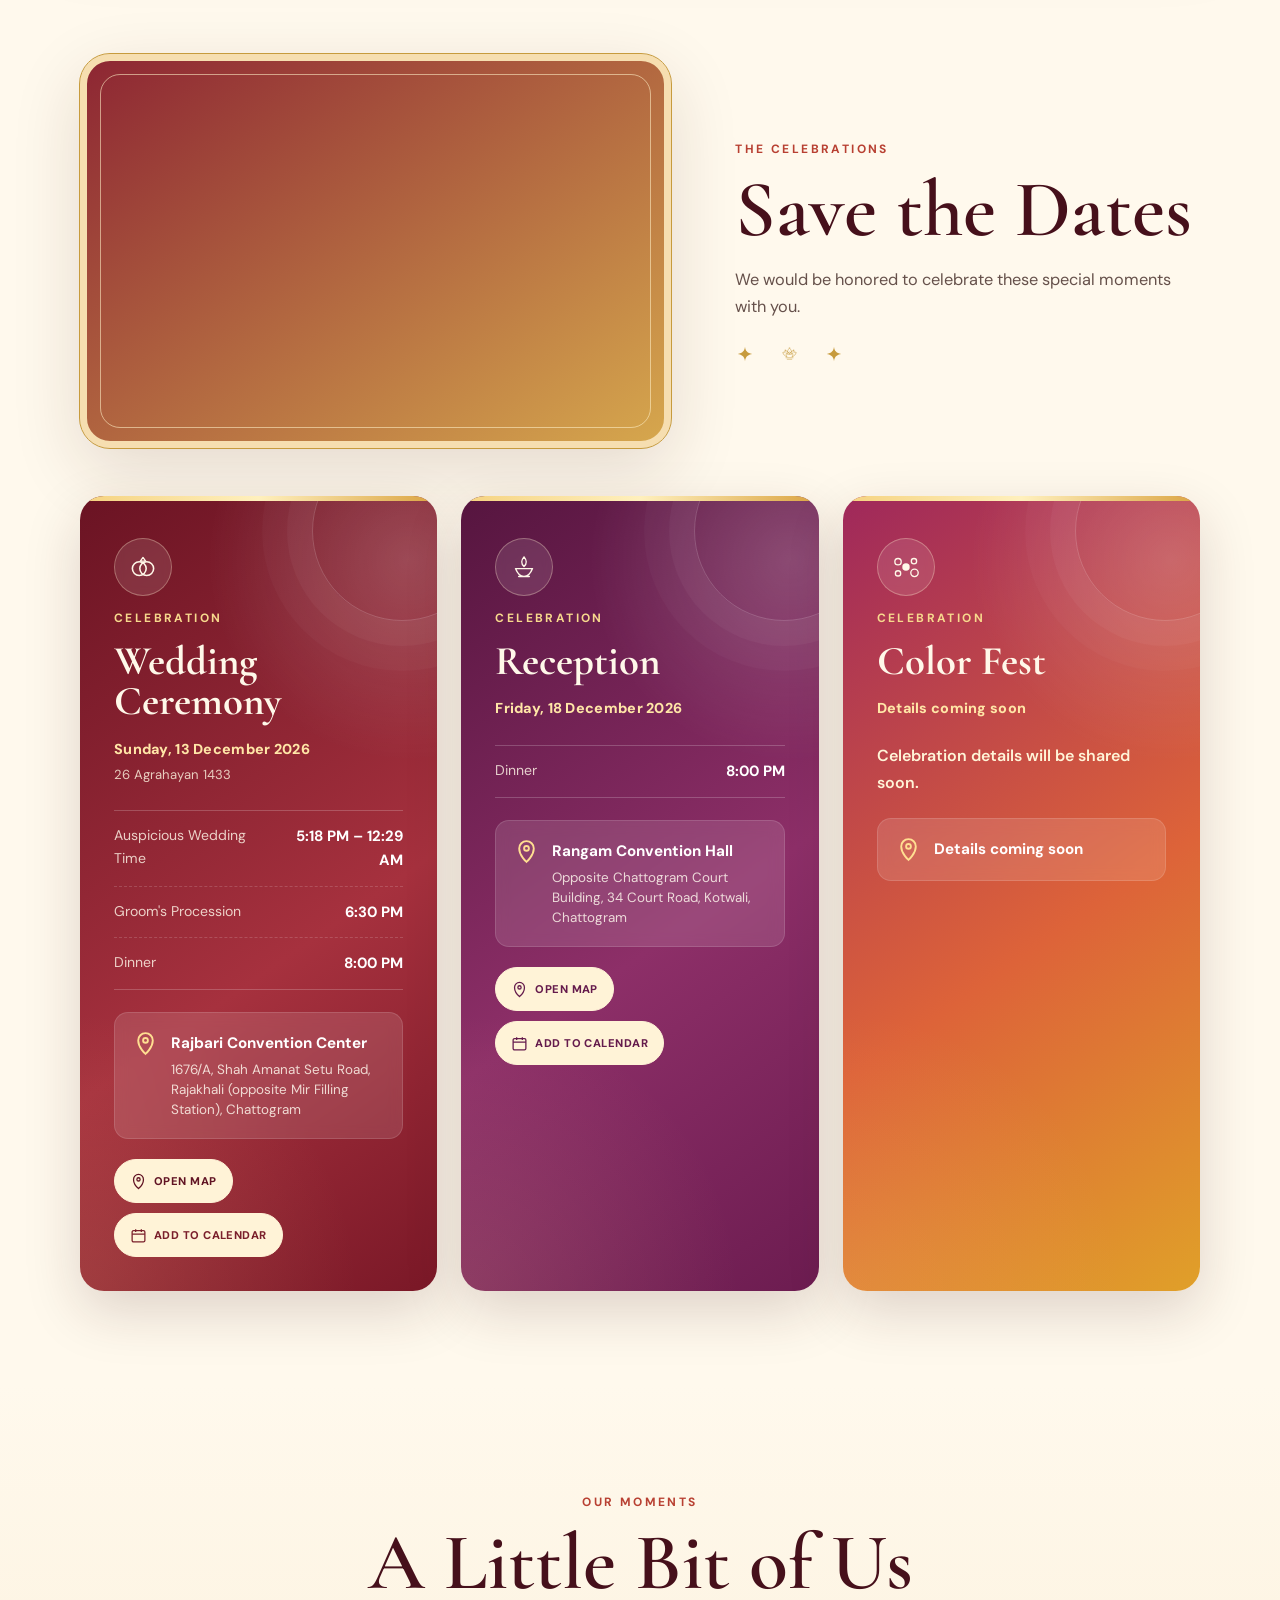
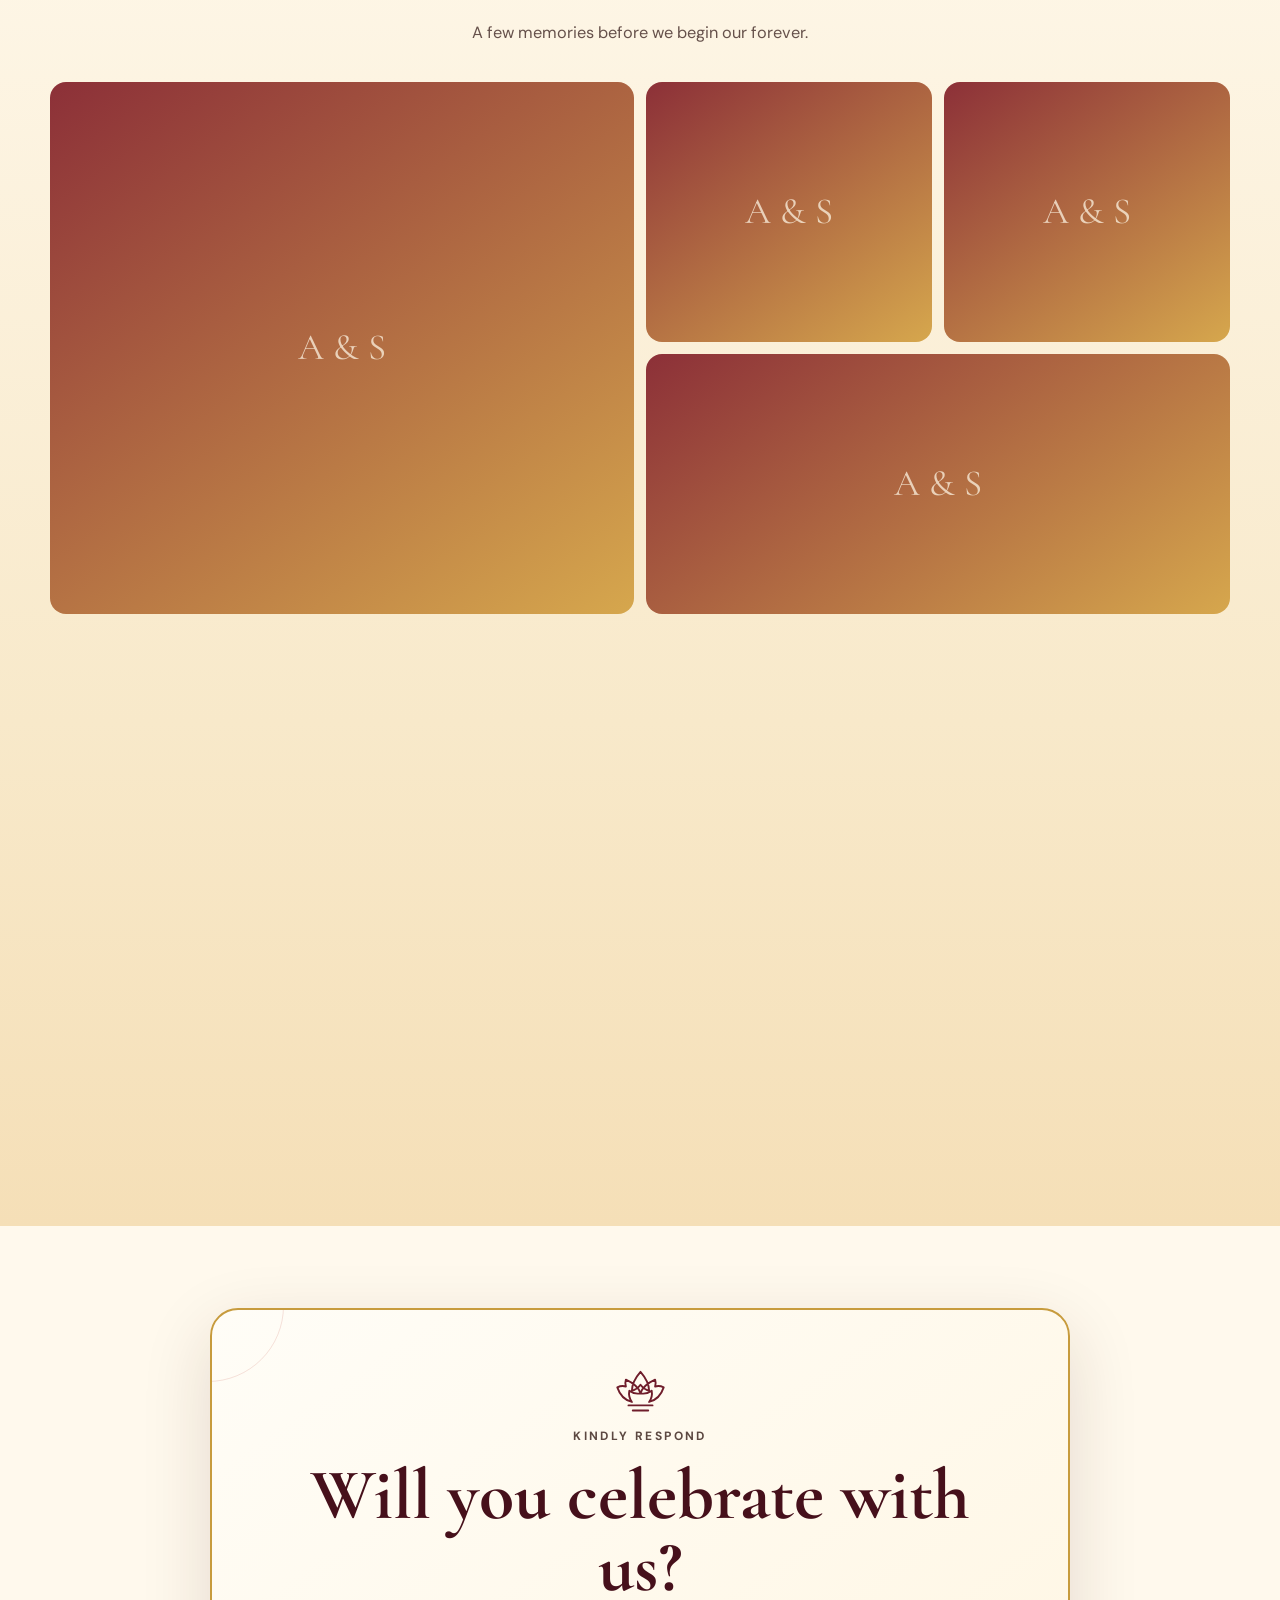
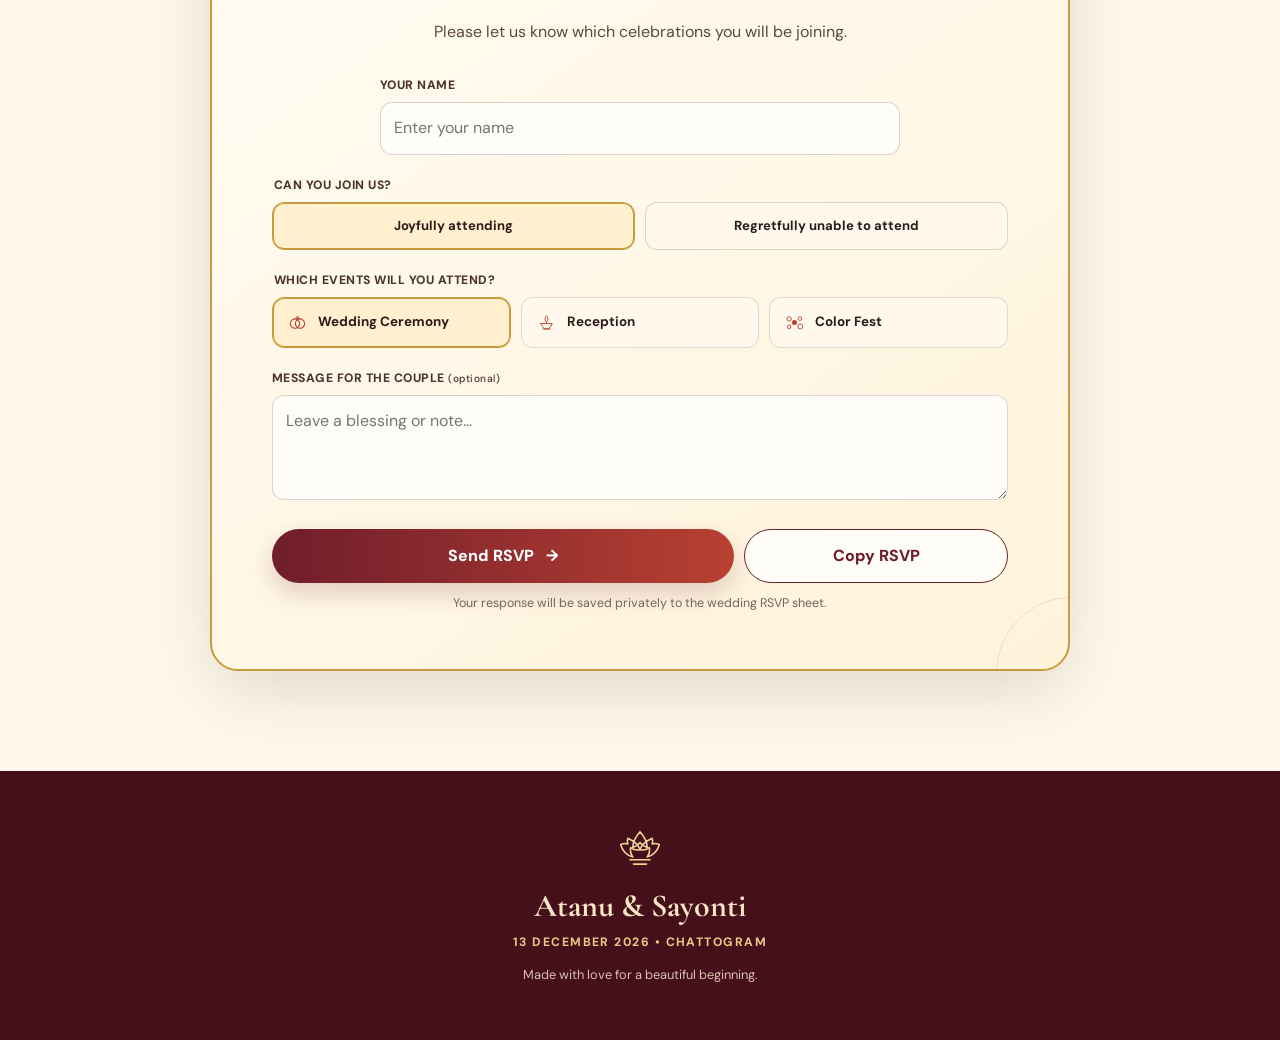
==== commit 0f0f75ba: "changed the whole theme. fixed all bugs. added google sheet rsvp" ====
--- a/all/index.html
+++ b/all/index.html
@@ -4,20 +4,21 @@
   <meta charset="utf-8">
   <meta name="viewport" content="width=device-width, initial-scale=1, viewport-fit=cover">
   <meta name="theme-color" content="#6f1d2b">
-  <title>Atanu & Sayanti — Complete Celebration Invitation</title>
-  <meta name="description" content="You are invited to celebrate Atanu & Sayanti's Wedding, Reception and Color Fest.">
+  <title>Atanu & Sayonti — Complete Celebration Invitation</title>
+  <meta name="description" content="You are invited to celebrate Atanu & Sayonti's Wedding, Reception and Color Fest.">
   <meta property="og:type" content="website">
-  <meta property="og:title" content="Atanu & Sayanti — Complete Celebration Invitation">
-  <meta property="og:description" content="You are invited to celebrate Atanu & Sayanti's Wedding, Reception and Color Fest.">
+  <meta property="og:title" content="Atanu & Sayonti — Complete Celebration Invitation">
+  <meta property="og:description" content="You are invited to celebrate Atanu & Sayonti's Wedding, Reception and Color Fest.">
   <meta property="og:url" content="https://atanu-sayanti-wedding.vercel.app/all/">
   <meta property="og:image" content="https://atanu-sayanti-wedding.vercel.app/images/share-preview-all.png">
   <meta property="og:image:width" content="1200">
   <meta property="og:image:height" content="630">
-  <meta property="og:image:alt" content="Wedding invitation for Atanu Bhattacharjee and Sayanti Bhattacharjee">
+  <meta property="og:image:alt" content="Wedding invitation for Atanu Bhattacharjee and Sayonti Bhattacharjee">
   <meta name="twitter:card" content="summary_large_image">
-  <meta name="twitter:title" content="Atanu & Sayanti — Complete Celebration Invitation">
-  <meta name="twitter:description" content="You are invited to celebrate Atanu & Sayanti's Wedding, Reception and Color Fest.">
+  <meta name="twitter:title" content="Atanu & Sayonti — Complete Celebration Invitation">
+  <meta name="twitter:description" content="You are invited to celebrate Atanu & Sayonti's Wedding, Reception and Color Fest.">
   <meta name="twitter:image" content="https://atanu-sayanti-wedding.vercel.app/images/share-preview-all.png">
+  <link rel="preload" as="image" href="/images/optimized/hero-1600.jpg">
   <link rel="preconnect" href="https://fonts.googleapis.com">
   <link rel="preconnect" href="https://fonts.gstatic.com" crossorigin>
   <link href="https://fonts.googleapis.com/css2?family=Cormorant+Garamond:ital,wght@0,500;0,600;0,700;1,600&family=DM+Sans:wght@400;500;600;700&display=swap" rel="stylesheet">
--- a/assets/styles.css
+++ b/assets/styles.css
@@ -1,58 +1,2961 @@
-:root{
-  --maroon:#6f1d2b;--maroon-deep:#46101b;--vermilion:#b84032;--saffron:#d48b25;--gold:#c79b3d;--gold-light:#edd59a;
-  --ivory:#fff9ed;--paper:#fffdf7;--ink:#2e1b18;--muted:#66514b;--line:rgba(111,29,43,.18);--shadow:0 22px 70px rgba(67,30,22,.14)
-}
-*{box-sizing:border-box}html{scroll-behavior:smooth}body{margin:0;background:var(--ivory);color:var(--ink);font-family:"DM Sans",system-ui,sans-serif;font-weight:400;line-height:1.65;overflow-x:hidden}body.locked{overflow:hidden}img{display:block;width:100%}button,input,textarea{font:inherit}a{color:inherit}svg{display:block;width:1em;height:1em}
-.section{width:min(1100px,calc(100% - 34px));margin:auto;padding:92px 0}.center{text-align:center}.kicker{margin:0 0 .75rem;color:var(--vermilion);font-size:.75rem;font-weight:700;letter-spacing:.2em;text-transform:uppercase}.section-title{margin:0;font-family:"Cormorant Garamond",Georgia,serif;font-size:clamp(3rem,7vw,5rem);font-weight:600;line-height:.95;color:var(--maroon-deep)}.section-lead{max-width:680px;margin:1.2rem auto 0;color:var(--muted);font-size:1.02rem}
+:root {
+  --maroon: #6f1d2b;
+  --maroon-deep: #46101b;
+  --vermilion: #b84032;
+  --saffron: #d48b25;
+  --gold: #c79b3d;
+  --gold-light: #edd59a;
+  --ivory: #fff9ed;
+  --paper: #fffdf7;
+  --ink: #2e1b18;
+  --muted: #66514b;
+  --line: rgba(111, 29, 43, .18);
+  --shadow: 0 22px 70px rgba(67, 30, 22, .14)
+}
+
+* {
+  box-sizing: border-box
+}
+
+html {
+  scroll-behavior: smooth
+}
+
+body {
+  margin: 0;
+  background: var(--ivory);
+  color: var(--ink);
+  font-family: "DM Sans", system-ui, sans-serif;
+  font-weight: 400;
+  line-height: 1.65;
+  overflow-x: hidden
+}
+
+body.locked {
+  overflow: hidden
+}
+
+img {
+  display: block;
+  width: 100%
+}
+
+button,
+input,
+textarea {
+  font: inherit
+}
+
+a {
+  color: inherit
+}
+
+svg {
+  display: block;
+  width: 1em;
+  height: 1em
+}
+
+.section {
+  width: min(1100px, calc(100% - 34px));
+  margin: auto;
+  padding: 92px 0
+}
+
+.center {
+  text-align: center
+}
+
+.kicker {
+  margin: 0 0 .75rem;
+  color: var(--vermilion);
+  font-size: .75rem;
+  font-weight: 700;
+  letter-spacing: .2em;
+  text-transform: uppercase
+}
+
+.section-title {
+  margin: 0;
+  font-family: "Cormorant Garamond", Georgia, serif;
+  font-size: clamp(3rem, 7vw, 5rem);
+  font-weight: 600;
+  line-height: .95;
+  color: var(--maroon-deep)
+}
+
+.section-lead {
+  max-width: 680px;
+  margin: 1.2rem auto 0;
+  color: var(--muted);
+  font-size: 1.02rem
+}
 
 /* Opening */
-.opening{position:fixed;inset:0;z-index:1000;display:grid;place-content:center;justify-items:center;padding:24px;text-align:center;background:radial-gradient(circle at 50% 38%,rgba(255,255,255,.7),transparent 20rem),radial-gradient(circle at 15% 15%,rgba(212,139,37,.14),transparent 18rem),linear-gradient(145deg,#fff7e3,#f5ddba);transition:opacity .9s ease,visibility .9s ease}.opening:before,.opening:after{content:"";position:absolute;left:0;right:0;height:16px;background:repeating-linear-gradient(90deg,var(--maroon) 0 22px,var(--gold) 22px 34px,var(--vermilion) 34px 48px)}.opening:before{top:0}.opening:after{bottom:0}.opening.opened{opacity:0;visibility:hidden;pointer-events:none}.opening-ornament{width:58px;color:var(--maroon);margin-bottom:4px}.opening-ornament svg{width:100%;height:auto}.sacred-line{margin:.2rem 0 1rem;color:var(--maroon);font-family:"Cormorant Garamond",serif;font-size:1.15rem;font-weight:600;letter-spacing:.06em}.opening-small,.opening-guest{margin:0 0 22px;color:#5f4238;font-size:.74rem;font-weight:700;letter-spacing:.16em;text-transform:uppercase}
-.envelope{position:relative;width:min(335px,82vw);aspect-ratio:1.45;border:1px solid rgba(111,29,43,.14);padding:0;cursor:pointer;background:#f6e6c8;box-shadow:0 30px 75px rgba(83,41,25,.2);border-radius:4px;overflow:visible;transition:transform .3s ease}.envelope:hover{transform:translateY(-4px)}.envelope:before,.envelope:after{content:"";position:absolute;inset:0}.envelope:before{z-index:2;clip-path:polygon(0 0,50% 57%,100% 0);background:#e9d0a4;transform-origin:top;transition:transform .9s cubic-bezier(.2,.75,.25,1)}.envelope:after{z-index:1;clip-path:polygon(0 100%,0 0,50% 58%,100% 0,100% 100%);background:linear-gradient(135deg,#fff0d5,#e9ce9f)}.envelope.is-opening:before{transform:rotateX(180deg)}
-.seal{position:absolute;z-index:4;left:50%;top:50%;display:grid;place-items:center;width:78px;height:78px;transform:translate(-50%,-50%);border-radius:50%;color:#fff7e8;background:radial-gradient(circle at 35% 30%,#b64b3e,var(--maroon) 72%);box-shadow:0 8px 20px rgba(72,17,28,.32),inset 0 0 0 5px rgba(255,220,155,.24);font-family:"Cormorant Garamond",serif;font-size:1.38rem;font-weight:700;transition:.55s}.seal:before{content:"";position:absolute;inset:8px;border:1px dashed rgba(255,235,199,.55);border-radius:50%}.envelope.is-opening .seal{opacity:0;transform:translate(-50%,-50%) scale(.65)}.opening-names{margin:24px 0 0;font-family:"Cormorant Garamond",serif;font-size:2.15rem;font-weight:600;color:var(--maroon-deep)}.opening-names em{color:var(--gold);font-weight:500}.tap{margin:.35rem 0 0;color:#765e55;font-size:.75rem}
+.opening {
+  position: fixed;
+  inset: 0;
+  z-index: 1000;
+  display: grid;
+  place-content: center;
+  justify-items: center;
+  padding: 24px;
+  text-align: center;
+  background: radial-gradient(circle at 50% 38%, rgba(255, 255, 255, .7), transparent 20rem), radial-gradient(circle at 15% 15%, rgba(212, 139, 37, .14), transparent 18rem), linear-gradient(145deg, #fff7e3, #f5ddba);
+  transition: opacity .9s ease, visibility .9s ease
+}
+
+.opening:before,
+.opening:after {
+  content: "";
+  position: absolute;
+  left: 0;
+  right: 0;
+  height: 16px;
+  background: repeating-linear-gradient(90deg, var(--maroon) 0 22px, var(--gold) 22px 34px, var(--vermilion) 34px 48px)
+}
+
+.opening:before {
+  top: 0
+}
+
+.opening:after {
+  bottom: 0
+}
+
+.opening.opened {
+  opacity: 0;
+  visibility: hidden;
+  pointer-events: none
+}
+
+.opening-ornament {
+  width: 58px;
+  color: var(--maroon);
+  margin-bottom: 4px
+}
+
+.opening-ornament svg {
+  width: 100%;
+  height: auto
+}
+
+.sacred-line {
+  margin: .2rem 0 1rem;
+  color: var(--maroon);
+  font-family: "Cormorant Garamond", serif;
+  font-size: 1.15rem;
+  font-weight: 600;
+  letter-spacing: .06em
+}
+
+.opening-small,
+.opening-guest {
+  margin: 0 0 22px;
+  color: #5f4238;
+  font-size: .74rem;
+  font-weight: 700;
+  letter-spacing: .16em;
+  text-transform: uppercase
+}
+
+.envelope {
+  position: relative;
+  width: min(335px, 82vw);
+  aspect-ratio: 1.45;
+  border: 1px solid rgba(111, 29, 43, .14);
+  padding: 0;
+  cursor: pointer;
+  background: #f6e6c8;
+  box-shadow: 0 30px 75px rgba(83, 41, 25, .2);
+  border-radius: 4px;
+  overflow: visible;
+  transition: transform .3s ease
+}
+
+.envelope:hover {
+  transform: translateY(-4px)
+}
+
+.envelope:before,
+.envelope:after {
+  content: "";
+  position: absolute;
+  inset: 0
+}
+
+.envelope:before {
+  z-index: 2;
+  clip-path: polygon(0 0, 50% 57%, 100% 0);
+  background: #e9d0a4;
+  transform-origin: top;
+  transition: transform .9s cubic-bezier(.2, .75, .25, 1)
+}
+
+.envelope:after {
+  z-index: 1;
+  clip-path: polygon(0 100%, 0 0, 50% 58%, 100% 0, 100% 100%);
+  background: linear-gradient(135deg, #fff0d5, #e9ce9f)
+}
+
+.envelope.is-opening:before {
+  transform: rotateX(180deg)
+}
+
+.seal {
+  position: absolute;
+  z-index: 4;
+  left: 50%;
+  top: 50%;
+  display: grid;
+  place-items: center;
+  width: 78px;
+  height: 78px;
+  transform: translate(-50%, -50%);
+  border-radius: 50%;
+  color: #fff7e8;
+  background: radial-gradient(circle at 35% 30%, #b64b3e, var(--maroon) 72%);
+  box-shadow: 0 8px 20px rgba(72, 17, 28, .32), inset 0 0 0 5px rgba(255, 220, 155, .24);
+  font-family: "Cormorant Garamond", serif;
+  font-size: 1.38rem;
+  font-weight: 700;
+  transition: .55s
+}
+
+.seal:before {
+  content: "";
+  position: absolute;
+  inset: 8px;
+  border: 1px dashed rgba(255, 235, 199, .55);
+  border-radius: 50%
+}
+
+.envelope.is-opening .seal {
+  opacity: 0;
+  transform: translate(-50%, -50%) scale(.65)
+}
+
+.opening-names {
+  margin: 24px 0 0;
+  font-family: "Cormorant Garamond", serif;
+  font-size: 2.15rem;
+  font-weight: 600;
+  color: var(--maroon-deep)
+}
+
+.opening-names em {
+  color: var(--gold);
+  font-weight: 500
+}
+
+.tap {
+  margin: .35rem 0 0;
+  color: #765e55;
+  font-size: .75rem
+}
 
 /* Hero */
-.hero{position:relative;min-height:100svh;display:grid;place-items:center;overflow:hidden;color:#fff;background:var(--maroon-deep)}.hero-bg{position:absolute;inset:0;background:var(--maroon-deep) url("/images/hero.jpg") center 38%/cover no-repeat;transform:scale(1.025)}.hero:after{content:"";position:absolute;inset:0;background:linear-gradient(to bottom,rgba(49,10,17,.62),rgba(55,18,20,.22) 36%,rgba(48,9,15,.76))}.hero-pattern{position:absolute;z-index:1;inset:0;opacity:.18;background:radial-gradient(circle at 50% 50%,transparent 0 34px,rgba(255,218,143,.42) 35px 36px,transparent 37px),radial-gradient(circle at 50% 50%,transparent 0 65px,rgba(255,218,143,.2) 66px 67px,transparent 68px);background-size:180px 180px}
-.nav{position:absolute;z-index:10;top:0;left:0;right:0;display:flex;justify-content:space-between;align-items:center;width:min(1180px,calc(100% - 36px));margin:auto;padding:24px 0;border-bottom:1px solid rgba(255,255,255,.18)}.nav-mark{font-family:"Cormorant Garamond",serif;font-size:1.65rem;font-weight:700;text-decoration:none}.nav-links{display:flex;gap:23px}.nav-links a{font-size:.72rem;font-weight:700;letter-spacing:.09em;text-decoration:none;text-transform:uppercase}.hero-content{position:relative;z-index:3;width:min(950px,calc(100% - 36px));padding-top:80px;text-align:center}.hero-lotus{width:65px;margin:0 auto 18px;color:var(--gold-light)}.hero-lotus svg{width:100%;height:auto}.hero-kicker{margin:0 0 20px;font-size:.75rem;font-weight:700;letter-spacing:.22em;text-transform:uppercase}.hero h1{margin:0;font-family:"Cormorant Garamond",Georgia,serif;font-size:clamp(4.5rem,15vw,9.5rem);font-weight:600;line-height:.76;text-shadow:0 8px 35px rgba(0,0,0,.25)}.hero h1 span{display:block;margin:.14em 0 .08em;color:var(--gold-light);font-size:.42em;font-style:italic;font-weight:500}.hero-rule{display:flex;align-items:center;justify-content:center;gap:14px;margin-top:35px}.hero-rule i{width:55px;height:1px;background:rgba(255,229,179,.7)}.hero-rule b{font-size:.82rem;letter-spacing:.2em}.guest-ribbon{display:inline-block;margin-top:28px;padding:10px 17px;border:1px solid rgba(255,226,170,.45);border-radius:999px;background:rgba(70,16,27,.42);backdrop-filter:blur(8px);font-size:.85rem}.scroll-cue{position:absolute;z-index:4;bottom:26px;left:50%;transform:translateX(-50%);color:#fff;text-decoration:none;font-size:.65rem;font-weight:700;letter-spacing:.16em;text-transform:uppercase;white-space:nowrap}.scroll-cue span{color:var(--gold-light)}
+.hero {
+  position: relative;
+  min-height: 100svh;
+  display: grid;
+  place-items: center;
+  overflow: hidden;
+  color: #fff;
+  background: var(--maroon-deep)
+}
+
+.hero-bg {
+  position: absolute;
+  inset: 0;
+  background: var(--maroon-deep) url("/images/hero.jpg") center 38%/cover no-repeat;
+  transform: scale(1.025)
+}
+
+.hero:after {
+  content: "";
+  position: absolute;
+  inset: 0;
+  background: linear-gradient(to bottom, rgba(49, 10, 17, .62), rgba(55, 18, 20, .22) 36%, rgba(48, 9, 15, .76))
+}
+
+.hero-pattern {
+  position: absolute;
+  z-index: 1;
+  inset: 0;
+  opacity: .18;
+  background: radial-gradient(circle at 50% 50%, transparent 0 34px, rgba(255, 218, 143, .42) 35px 36px, transparent 37px), radial-gradient(circle at 50% 50%, transparent 0 65px, rgba(255, 218, 143, .2) 66px 67px, transparent 68px);
+  background-size: 180px 180px
+}
+
+.nav {
+  position: absolute;
+  z-index: 10;
+  top: 0;
+  left: 0;
+  right: 0;
+  display: flex;
+  justify-content: space-between;
+  align-items: center;
+  width: min(1180px, calc(100% - 36px));
+  margin: auto;
+  padding: 24px 0;
+  border-bottom: 1px solid rgba(255, 255, 255, .18)
+}
+
+.nav-mark {
+  font-family: "Cormorant Garamond", serif;
+  font-size: 1.65rem;
+  font-weight: 700;
+  text-decoration: none
+}
+
+.nav-links {
+  display: flex;
+  gap: 23px
+}
+
+.nav-links a {
+  font-size: .72rem;
+  font-weight: 700;
+  letter-spacing: .09em;
+  text-decoration: none;
+  text-transform: uppercase
+}
+
+.hero-content {
+  position: relative;
+  z-index: 3;
+  width: min(950px, calc(100% - 36px));
+  padding-top: 80px;
+  text-align: center
+}
+
+.hero-lotus {
+  width: 65px;
+  margin: 0 auto 18px;
+  color: var(--gold-light)
+}
+
+.hero-lotus svg {
+  width: 100%;
+  height: auto
+}
+
+.hero-kicker {
+  margin: 0 0 20px;
+  font-size: .75rem;
+  font-weight: 700;
+  letter-spacing: .22em;
+  text-transform: uppercase
+}
+
+.hero h1 {
+  margin: 0;
+  font-family: "Cormorant Garamond", Georgia, serif;
+  font-size: clamp(4.5rem, 15vw, 9.5rem);
+  font-weight: 600;
+  line-height: .76;
+  text-shadow: 0 8px 35px rgba(0, 0, 0, .25)
+}
+
+.hero h1 span {
+  display: block;
+  margin: .14em 0 .08em;
+  color: var(--gold-light);
+  font-size: .42em;
+  font-style: italic;
+  font-weight: 500
+}
+
+.hero-rule {
+  display: flex;
+  align-items: center;
+  justify-content: center;
+  gap: 14px;
+  margin-top: 35px
+}
+
+.hero-rule i {
+  width: 55px;
+  height: 1px;
+  background: rgba(255, 229, 179, .7)
+}
+
+.hero-rule b {
+  font-size: .82rem;
+  letter-spacing: .2em
+}
+
+.guest-ribbon {
+  display: inline-block;
+  margin-top: 28px;
+  padding: 10px 17px;
+  border: 1px solid rgba(255, 226, 170, .45);
+  border-radius: 999px;
+  background: rgba(70, 16, 27, .42);
+  backdrop-filter: blur(8px);
+  font-size: .85rem
+}
+
+.scroll-cue {
+  position: absolute;
+  z-index: 4;
+  bottom: 26px;
+  left: 50%;
+  transform: translateX(-50%);
+  color: #fff;
+  text-decoration: none;
+  font-size: .65rem;
+  font-weight: 700;
+  letter-spacing: .16em;
+  text-transform: uppercase;
+  white-space: nowrap
+}
+
+.scroll-cue span {
+  color: var(--gold-light)
+}
 
 /* Intro */
-.intro-section{display:grid;grid-template-columns:.92fr 1.08fr;gap:clamp(45px,8vw,100px);align-items:center}.intro-photo{position:relative;max-width:460px;margin:auto}.photo-frame{position:relative;aspect-ratio:.78;padding:11px;background:linear-gradient(145deg,var(--gold),#f0d790,var(--maroon));clip-path:polygon(50% 0,95% 11%,100% 88%,50% 100%,0 88%,5% 11%);filter:drop-shadow(0 24px 32px rgba(81,40,28,.15))}.photo-frame:before{content:"A & S";position:absolute;inset:12px;display:grid;place-items:center;background:#ead9b8;color:rgba(111,29,43,.3);font-family:"Cormorant Garamond",serif;font-size:4rem}.photo-frame img{position:relative;height:100%;object-fit:cover;clip-path:polygon(50% 0,95% 11%,100% 88%,50% 100%,0 88%,5% 11%)}.photo-flower{position:absolute;color:var(--vermilion);font-size:2.5rem}.flower-one{left:-22px;top:13%}.flower-two{right:-20px;bottom:13%;color:var(--gold)}.intro-copy h2{margin:0 0 22px;color:var(--maroon-deep);font-family:"Cormorant Garamond",serif;font-size:clamp(3rem,7vw,5.3rem);font-weight:600;line-height:.94}.intro-copy p{color:#4e3933;font-size:1.03rem}.intro-copy strong{color:var(--maroon);font-weight:700}.signature{margin:0;color:var(--maroon)!important;font-family:"Cormorant Garamond",serif;font-size:2rem!important;font-style:italic;font-weight:600}.mini-ornament{display:flex;align-items:center;gap:12px;width:170px;margin:25px 0 12px;color:var(--gold)}.mini-ornament span{flex:1;height:1px;background:var(--gold)}.mini-ornament svg{width:28px;height:28px}
+.intro-section {
+  display: grid;
+  grid-template-columns: .92fr 1.08fr;
+  gap: clamp(45px, 8vw, 100px);
+  align-items: center
+}
+
+.intro-photo {
+  position: relative;
+  max-width: 460px;
+  margin: auto
+}
+
+.photo-frame {
+  position: relative;
+  aspect-ratio: .78;
+  padding: 11px;
+  background: linear-gradient(145deg, var(--gold), #f0d790, var(--maroon));
+  clip-path: polygon(50% 0, 95% 11%, 100% 88%, 50% 100%, 0 88%, 5% 11%);
+  filter: drop-shadow(0 24px 32px rgba(81, 40, 28, .15))
+}
+
+.photo-frame:before {
+  content: "A & S";
+  position: absolute;
+  inset: 12px;
+  display: grid;
+  place-items: center;
+  background: #ead9b8;
+  color: rgba(111, 29, 43, .3);
+  font-family: "Cormorant Garamond", serif;
+  font-size: 4rem
+}
+
+.photo-frame img {
+  position: relative;
+  height: 100%;
+  object-fit: cover;
+  clip-path: polygon(50% 0, 95% 11%, 100% 88%, 50% 100%, 0 88%, 5% 11%)
+}
+
+.photo-flower {
+  position: absolute;
+  color: var(--vermilion);
+  font-size: 2.5rem
+}
+
+.flower-one {
+  left: -22px;
+  top: 13%
+}
+
+.flower-two {
+  right: -20px;
+  bottom: 13%;
+  color: var(--gold)
+}
+
+.intro-copy h2 {
+  margin: 0 0 22px;
+  color: var(--maroon-deep);
+  font-family: "Cormorant Garamond", serif;
+  font-size: clamp(3rem, 7vw, 5.3rem);
+  font-weight: 600;
+  line-height: .94
+}
+
+.intro-copy p {
+  color: #4e3933;
+  font-size: 1.03rem
+}
+
+.intro-copy strong {
+  color: var(--maroon);
+  font-weight: 700
+}
+
+.signature {
+  margin: 0;
+  color: var(--maroon) !important;
+  font-family: "Cormorant Garamond", serif;
+  font-size: 2rem !important;
+  font-style: italic;
+  font-weight: 600
+}
+
+.mini-ornament {
+  display: flex;
+  align-items: center;
+  gap: 12px;
+  width: 170px;
+  margin: 25px 0 12px;
+  color: var(--gold)
+}
+
+.mini-ornament span {
+  flex: 1;
+  height: 1px;
+  background: var(--gold)
+}
+
+.mini-ornament svg {
+  width: 28px;
+  height: 28px
+}
 
 /* Blessing band */
-.blessing-band{padding:23px 20px;color:#fff8e9;background:linear-gradient(90deg,var(--maroon-deep),var(--maroon),var(--maroon-deep));border-top:3px solid var(--gold);border-bottom:3px solid var(--gold)}.blessing-inner{display:flex;align-items:center;justify-content:center;gap:18px;max-width:950px;margin:auto;text-align:center}.blessing-inner span{color:var(--gold-light);font-size:1.2rem}.blessing-inner p{margin:0;font-family:"Cormorant Garamond",serif;font-size:1.35rem;font-weight:600}
+.blessing-band {
+  padding: 23px 20px;
+  color: #fff8e9;
+  background: linear-gradient(90deg, var(--maroon-deep), var(--maroon), var(--maroon-deep));
+  border-top: 3px solid var(--gold);
+  border-bottom: 3px solid var(--gold)
+}
+
+.blessing-inner {
+  display: flex;
+  align-items: center;
+  justify-content: center;
+  gap: 18px;
+  max-width: 950px;
+  margin: auto;
+  text-align: center
+}
+
+.blessing-inner span {
+  color: var(--gold-light);
+  font-size: 1.2rem
+}
+
+.blessing-inner p {
+  margin: 0;
+  font-family: "Cormorant Garamond", serif;
+  font-size: 1.35rem;
+  font-weight: 600
+}
 
 /* Families */
-.family-grid{display:grid;grid-template-columns:1fr 1fr;gap:24px;margin-top:45px}.family-card{position:relative;padding:42px 38px;text-align:left;background:var(--paper);border:1px solid rgba(199,155,61,.36);border-radius:24px;box-shadow:0 14px 45px rgba(74,35,25,.08);overflow:hidden}.family-card:before{content:"";position:absolute;top:0;left:0;right:0;height:5px;background:linear-gradient(90deg,var(--maroon),var(--gold),var(--vermilion))}.family-symbol{position:absolute;right:28px;top:26px;width:54px;height:54px;display:grid;place-items:center;border:1px solid rgba(111,29,43,.18);border-radius:50%;color:var(--maroon);background:#fff8e9;font-family:"Cormorant Garamond",serif;font-size:1.5rem;font-weight:700}.family-card h3{margin:0 0 22px;color:var(--maroon-deep);font-family:"Cormorant Garamond",serif;font-size:2.3rem;line-height:1}.family-card dl{margin:0}.family-card dl div{display:grid;grid-template-columns:80px 1fr;gap:15px;padding:10px 0;border-bottom:1px solid rgba(111,29,43,.09)}.family-card dt{color:#806b63;font-size:.78rem;font-weight:700;text-transform:uppercase;letter-spacing:.08em}.family-card dd{margin:0;color:var(--ink);font-weight:600}.family-address{display:flex;gap:10px;margin-top:20px;color:#4d3630;font-size:.9rem}.family-address svg{flex:0 0 21px;width:21px;height:21px;color:var(--vermilion)}
-.host-card{position:relative;max-width:850px;margin:30px auto 0;padding:40px 34px 34px;background:linear-gradient(145deg,#fff9e9,#fffdf8);border:2px solid var(--gold);border-radius:22px;box-shadow:var(--shadow);overflow:hidden}.host-card:before,.host-card:after{content:"❦";position:absolute;color:rgba(184,64,50,.12);font-family:Georgia,serif;font-size:8rem}.host-card:before{left:-15px;bottom:-65px}.host-card:after{right:-15px;top:-65px;transform:rotate(180deg)}.host-icon{width:55px;margin:0 auto 8px;color:var(--maroon)}.host-icon svg{width:100%;height:auto}.host-card h3{position:relative;margin:0;color:var(--maroon-deep);font-family:"Cormorant Garamond",serif;font-size:2rem}.host-list{position:relative;display:grid;grid-template-columns:repeat(3,1fr);gap:10px;margin-top:25px}.host-person{padding:15px 10px;border-right:1px solid rgba(111,29,43,.12)}.host-person:last-child{border-right:0}.host-person strong{display:block;color:var(--maroon);font-family:"Cormorant Garamond",serif;font-size:1.25rem}.host-person span{color:#735e57;font-size:.78rem;font-weight:600}
+.family-grid {
+  display: grid;
+  grid-template-columns: 1fr 1fr;
+  gap: 24px;
+  margin-top: 45px
+}
+
+.family-card {
+  position: relative;
+  padding: 42px 38px;
+  text-align: left;
+  background: var(--paper);
+  border: 1px solid rgba(199, 155, 61, .36);
+  border-radius: 24px;
+  box-shadow: 0 14px 45px rgba(74, 35, 25, .08);
+  overflow: hidden
+}
+
+.family-card:before {
+  content: "";
+  position: absolute;
+  top: 0;
+  left: 0;
+  right: 0;
+  height: 5px;
+  background: linear-gradient(90deg, var(--maroon), var(--gold), var(--vermilion))
+}
+
+.family-symbol {
+  position: absolute;
+  right: 28px;
+  top: 26px;
+  width: 54px;
+  height: 54px;
+  display: grid;
+  place-items: center;
+  border: 1px solid rgba(111, 29, 43, .18);
+  border-radius: 50%;
+  color: var(--maroon);
+  background: #fff8e9;
+  font-family: "Cormorant Garamond", serif;
+  font-size: 1.5rem;
+  font-weight: 700
+}
+
+.family-card h3 {
+  margin: 0 0 22px;
+  color: var(--maroon-deep);
+  font-family: "Cormorant Garamond", serif;
+  font-size: 2.3rem;
+  line-height: 1
+}
+
+.family-card dl {
+  margin: 0
+}
+
+.family-card dl div {
+  display: grid;
+  grid-template-columns: 80px 1fr;
+  gap: 15px;
+  padding: 10px 0;
+  border-bottom: 1px solid rgba(111, 29, 43, .09)
+}
+
+.family-card dt {
+  color: #806b63;
+  font-size: .78rem;
+  font-weight: 700;
+  text-transform: uppercase;
+  letter-spacing: .08em
+}
+
+.family-card dd {
+  margin: 0;
+  color: var(--ink);
+  font-weight: 600
+}
+
+.family-address {
+  display: flex;
+  gap: 10px;
+  margin-top: 20px;
+  color: #4d3630;
+  font-size: .9rem
+}
+
+.family-address svg {
+  flex: 0 0 21px;
+  width: 21px;
+  height: 21px;
+  color: var(--vermilion)
+}
+
+.host-card {
+  position: relative;
+  max-width: 850px;
+  margin: 30px auto 0;
+  padding: 40px 34px 34px;
+  background: linear-gradient(145deg, #fff9e9, #fffdf8);
+  border: 2px solid var(--gold);
+  border-radius: 22px;
+  box-shadow: var(--shadow);
+  overflow: hidden
+}
+
+.host-card:before,
+.host-card:after {
+  content: "❦";
+  position: absolute;
+  color: rgba(184, 64, 50, .12);
+  font-family: Georgia, serif;
+  font-size: 8rem
+}
+
+.host-card:before {
+  left: -15px;
+  bottom: -65px
+}
+
+.host-card:after {
+  right: -15px;
+  top: -65px;
+  transform: rotate(180deg)
+}
+
+.host-icon {
+  width: 55px;
+  margin: 0 auto 8px;
+  color: var(--maroon)
+}
+
+.host-icon svg {
+  width: 100%;
+  height: auto
+}
+
+.host-card h3 {
+  position: relative;
+  margin: 0;
+  color: var(--maroon-deep);
+  font-family: "Cormorant Garamond", serif;
+  font-size: 2rem
+}
+
+.host-list {
+  position: relative;
+  display: grid;
+  grid-template-columns: repeat(3, 1fr);
+  gap: 10px;
+  margin-top: 25px
+}
+
+.host-person {
+  padding: 15px 10px;
+  border-right: 1px solid rgba(111, 29, 43, .12)
+}
+
+.host-person:last-child {
+  border-right: 0
+}
+
+.host-person strong {
+  display: block;
+  color: var(--maroon);
+  font-family: "Cormorant Garamond", serif;
+  font-size: 1.25rem
+}
+
+.host-person span {
+  color: #735e57;
+  font-size: .78rem;
+  font-weight: 600
+}
 
 /* Countdown */
-.countdown-section{position:relative;width:min(1180px,calc(100% - 24px));margin:20px auto 40px;padding:72px 24px;color:#fff;background:linear-gradient(rgba(69,14,25,.88),rgba(69,14,25,.88)),url("/images/pic-1.jpg") center/cover;border-radius:28px;box-shadow:var(--shadow);text-align:center;overflow:hidden}.countdown-section:before{content:"";position:absolute;inset:12px;border:1px solid rgba(239,211,154,.45);border-radius:20px;pointer-events:none}.countdown-ornament{position:relative;width:55px;margin:0 auto 8px;color:var(--gold-light)}.countdown-ornament svg{width:100%;height:auto}.countdown-section .kicker{color:var(--gold-light)}.countdown-section h2{position:relative;margin:0;font-family:"Cormorant Garamond",serif;font-size:clamp(2.8rem,7vw,4.8rem)}.countdown{position:relative;display:grid;grid-template-columns:repeat(4,minmax(72px,135px));justify-content:center;gap:12px;margin-top:35px}.time-box{padding:18px 8px;border:1px solid rgba(255,232,190,.3);border-radius:14px;background:rgba(255,255,255,.07);backdrop-filter:blur(7px)}.time-box strong{display:block;font-family:"Cormorant Garamond",serif;font-size:clamp(2.2rem,7vw,3.6rem);line-height:1}.time-box span{display:block;margin-top:7px;color:#f6dfb5;font-size:.65rem;font-weight:700;letter-spacing:.13em;text-transform:uppercase}.celebration-arrived{grid-column:1/-1}
+.countdown-section {
+  position: relative;
+  width: min(1180px, calc(100% - 24px));
+  margin: 20px auto 40px;
+  padding: 72px 24px;
+  color: #fff;
+  background: linear-gradient(rgba(69, 14, 25, .88), rgba(69, 14, 25, .88)), url("/images/pic-1.jpg") center/cover;
+  border-radius: 28px;
+  box-shadow: var(--shadow);
+  text-align: center;
+  overflow: hidden
+}
+
+.countdown-section:before {
+  content: "";
+  position: absolute;
+  inset: 12px;
+  border: 1px solid rgba(239, 211, 154, .45);
+  border-radius: 20px;
+  pointer-events: none
+}
+
+.countdown-ornament {
+  position: relative;
+  width: 55px;
+  margin: 0 auto 8px;
+  color: var(--gold-light)
+}
+
+.countdown-ornament svg {
+  width: 100%;
+  height: auto
+}
+
+.countdown-section .kicker {
+  color: var(--gold-light)
+}
+
+.countdown-section h2 {
+  position: relative;
+  margin: 0;
+  font-family: "Cormorant Garamond", serif;
+  font-size: clamp(2.8rem, 7vw, 4.8rem)
+}
+
+.countdown {
+  position: relative;
+  display: grid;
+  grid-template-columns: repeat(4, minmax(72px, 135px));
+  justify-content: center;
+  gap: 12px;
+  margin-top: 35px
+}
+
+.time-box {
+  padding: 18px 8px;
+  border: 1px solid rgba(255, 232, 190, .3);
+  border-radius: 14px;
+  background: rgba(255, 255, 255, .07);
+  backdrop-filter: blur(7px)
+}
+
+.time-box strong {
+  display: block;
+  font-family: "Cormorant Garamond", serif;
+  font-size: clamp(2.2rem, 7vw, 3.6rem);
+  line-height: 1
+}
+
+.time-box span {
+  display: block;
+  margin-top: 7px;
+  color: #f6dfb5;
+  font-size: .65rem;
+  font-weight: 700;
+  letter-spacing: .13em;
+  text-transform: uppercase
+}
+
+.celebration-arrived {
+  grid-column: 1/-1
+}
 
 /* Events */
-.event-grid{display:grid;grid-template-columns:repeat(auto-fit,minmax(290px,1fr));gap:24px;margin-top:45px}.event-card{position:relative;padding:42px 34px 34px;background:var(--paper);border:1px solid rgba(199,155,61,.36);border-radius:24px;box-shadow:0 18px 50px rgba(80,38,27,.09);text-align:left;overflow:hidden}.event-card:before{content:"";position:absolute;top:0;left:0;right:0;height:6px;background:linear-gradient(90deg,var(--maroon),var(--gold),var(--vermilion))}.event-icon{width:58px;height:58px;display:grid;place-items:center;margin-bottom:13px;border-radius:50%;color:var(--maroon);background:#fff3d9;border:1px solid rgba(199,155,61,.45)}.event-icon svg{width:34px;height:34px}.event-card h3{margin:0;color:var(--maroon-deep);font-family:"Cormorant Garamond",serif;font-size:2.55rem;line-height:1}.event-date{margin:16px 0 0;color:var(--vermilion);font-size:.9rem;font-weight:800;letter-spacing:.02em}.event-subdate{margin:2px 0 0;color:#725b54;font-size:.82rem}.schedule{margin:24px 0 22px;border-top:1px solid var(--line);border-bottom:1px solid var(--line)}.schedule-row{display:flex;justify-content:space-between;gap:16px;padding:11px 0;border-bottom:1px dashed rgba(111,29,43,.12);color:#5a413a;font-size:.88rem}.schedule-row:last-child{border-bottom:0}.schedule-row strong{color:var(--ink);text-align:right}.coming-soon{margin:22px 0;color:#604a43;font-weight:600}.venue-block{display:flex;gap:13px;align-items:flex-start;padding:18px;border-radius:14px;background:#fff6e4}.venue-icon{flex:0 0 25px;color:var(--vermilion)}.venue-icon svg{width:25px;height:25px}.venue-block strong{display:block;color:var(--maroon-deep);font-size:.95rem}.venue-block p{margin:4px 0 0;color:#5c4942;font-size:.84rem;line-height:1.5}.event-actions{display:flex;flex-wrap:wrap;gap:10px;margin-top:20px}.btn{display:inline-flex;align-items:center;gap:7px;justify-content:center;min-height:44px;padding:10px 15px;border:1px solid var(--maroon);border-radius:999px;color:#fff;background:var(--maroon);cursor:pointer;font-size:.7rem;font-weight:800;letter-spacing:.04em;text-decoration:none;text-transform:uppercase;transition:.2s}.btn:hover{transform:translateY(-2px);box-shadow:0 8px 20px rgba(111,29,43,.15)}.btn svg{width:17px;height:17px}.btn-outline{color:var(--maroon);background:transparent}
+.event-grid {
+  display: grid;
+  grid-template-columns: repeat(auto-fit, minmax(290px, 1fr));
+  gap: 24px;
+  margin-top: 45px
+}
+
+.event-card {
+  position: relative;
+  padding: 42px 34px 34px;
+  background: var(--paper);
+  border: 1px solid rgba(199, 155, 61, .36);
+  border-radius: 24px;
+  box-shadow: 0 18px 50px rgba(80, 38, 27, .09);
+  text-align: left;
+  overflow: hidden
+}
+
+.event-card:before {
+  content: "";
+  position: absolute;
+  top: 0;
+  left: 0;
+  right: 0;
+  height: 6px;
+  background: linear-gradient(90deg, var(--maroon), var(--gold), var(--vermilion))
+}
+
+.event-icon {
+  width: 58px;
+  height: 58px;
+  display: grid;
+  place-items: center;
+  margin-bottom: 13px;
+  border-radius: 50%;
+  color: var(--maroon);
+  background: #fff3d9;
+  border: 1px solid rgba(199, 155, 61, .45)
+}
+
+.event-icon svg {
+  width: 34px;
+  height: 34px
+}
+
+.event-card h3 {
+  margin: 0;
+  color: var(--maroon-deep);
+  font-family: "Cormorant Garamond", serif;
+  font-size: 2.55rem;
+  line-height: 1
+}
+
+.event-date {
+  margin: 16px 0 0;
+  color: var(--vermilion);
+  font-size: .9rem;
+  font-weight: 800;
+  letter-spacing: .02em
+}
+
+.event-subdate {
+  margin: 2px 0 0;
+  color: #725b54;
+  font-size: .82rem
+}
+
+.schedule {
+  margin: 24px 0 22px;
+  border-top: 1px solid var(--line);
+  border-bottom: 1px solid var(--line)
+}
+
+.schedule-row {
+  display: flex;
+  justify-content: space-between;
+  gap: 16px;
+  padding: 11px 0;
+  border-bottom: 1px dashed rgba(111, 29, 43, .12);
+  color: #5a413a;
+  font-size: .88rem
+}
+
+.schedule-row:last-child {
+  border-bottom: 0
+}
+
+.schedule-row strong {
+  color: var(--ink);
+  text-align: right
+}
+
+.coming-soon {
+  margin: 22px 0;
+  color: #604a43;
+  font-weight: 600
+}
+
+.venue-block {
+  display: flex;
+  gap: 13px;
+  align-items: flex-start;
+  padding: 18px;
+  border-radius: 14px;
+  background: #fff6e4
+}
+
+.venue-icon {
+  flex: 0 0 25px;
+  color: var(--vermilion)
+}
+
+.venue-icon svg {
+  width: 25px;
+  height: 25px
+}
+
+.venue-block strong {
+  display: block;
+  color: var(--maroon-deep);
+  font-size: .95rem
+}
+
+.venue-block p {
+  margin: 4px 0 0;
+  color: #5c4942;
+  font-size: .84rem;
+  line-height: 1.5
+}
+
+.event-actions {
+  display: flex;
+  flex-wrap: wrap;
+  gap: 10px;
+  margin-top: 20px
+}
+
+.btn {
+  display: inline-flex;
+  align-items: center;
+  gap: 7px;
+  justify-content: center;
+  min-height: 44px;
+  padding: 10px 15px;
+  border: 1px solid var(--maroon);
+  border-radius: 999px;
+  color: #fff;
+  background: var(--maroon);
+  cursor: pointer;
+  font-size: .7rem;
+  font-weight: 800;
+  letter-spacing: .04em;
+  text-decoration: none;
+  text-transform: uppercase;
+  transition: .2s
+}
+
+.btn:hover {
+  transform: translateY(-2px);
+  box-shadow: 0 8px 20px rgba(111, 29, 43, .15)
+}
+
+.btn svg {
+  width: 17px;
+  height: 17px
+}
+
+.btn-outline {
+  color: var(--maroon);
+  background: transparent
+}
 
 /* Gallery */
-.gallery-section{padding:18px 0 80px;background:linear-gradient(180deg,transparent,#f8e9ca 65%,#f5dfb7)}.gallery-heading{padding-bottom:35px}.gallery{display:grid;grid-template-columns:1.3fr .7fr .7fr;grid-template-rows:275px 275px;gap:12px;width:min(1180px,calc(100% - 24px));margin:auto}.gallery button{position:relative;padding:0;overflow:hidden;border:0;border-radius:16px;background:linear-gradient(145deg,#8c3038,#d6a74d);cursor:zoom-in}.gallery button:before{content:"A & S";position:absolute;inset:0;display:grid;place-items:center;color:rgba(255,248,232,.72);font-family:"Cormorant Garamond",serif;font-size:2.3rem}.gallery button:first-child{grid-row:1/span 2}.gallery button:last-child{grid-column:2/span 2}.gallery img{position:relative;height:100%;object-fit:cover;transition:transform .45s ease}.gallery button:hover img{transform:scale(1.04)}
+.gallery-section {
+  padding: 18px 0 80px;
+  background: linear-gradient(180deg, transparent, #f8e9ca 65%, #f5dfb7)
+}
+
+.gallery-heading {
+  padding-bottom: 35px
+}
+
+.gallery {
+  display: grid;
+  grid-template-columns: 1.3fr .7fr .7fr;
+  grid-template-rows: 275px 275px;
+  gap: 12px;
+  width: min(1180px, calc(100% - 24px));
+  margin: auto
+}
+
+.gallery button {
+  position: relative;
+  padding: 0;
+  overflow: hidden;
+  border: 0;
+  border-radius: 16px;
+  background: linear-gradient(145deg, #8c3038, #d6a74d);
+  cursor: zoom-in
+}
+
+.gallery button:before {
+  content: "A & S";
+  position: absolute;
+  inset: 0;
+  display: grid;
+  place-items: center;
+  color: rgba(255, 248, 232, .72);
+  font-family: "Cormorant Garamond", serif;
+  font-size: 2.3rem
+}
+
+.gallery button:first-child {
+  grid-row: 1/span 2
+}
+
+.gallery button:last-child {
+  grid-column: 2/span 2
+}
+
+.gallery img {
+  position: relative;
+  height: 100%;
+  object-fit: cover;
+  transition: transform .45s ease
+}
+
+.gallery button:hover img {
+  transform: scale(1.04)
+}
 
 /* RSVP */
-.rsvp-section{padding-top:82px;padding-bottom:100px}.rsvp-card{position:relative;max-width:860px;margin:auto;padding:55px clamp(22px,6vw,60px);text-align:center;background:var(--paper);border:2px solid var(--gold);border-radius:28px;box-shadow:var(--shadow);overflow:hidden}.rsvp-card:before,.rsvp-card:after{content:"";position:absolute;width:150px;height:150px;border:1px solid rgba(184,64,50,.15);border-radius:50%}.rsvp-card:before{left:-80px;top:-80px}.rsvp-card:after{right:-80px;bottom:-80px}.rsvp-ornament{width:55px;margin:0 auto 7px;color:var(--maroon)}.rsvp-ornament svg{width:100%;height:auto}.rsvp-card h2{margin:0;color:var(--maroon-deep);font-family:"Cormorant Garamond",serif;font-size:clamp(2.8rem,7vw,4.5rem);line-height:1}.rsvp-card>p{color:#5c4841}#rsvpForm{position:relative;margin-top:30px;text-align:left}.form-grid{display:grid;grid-template-columns:1fr .55fr;gap:16px}#rsvpForm label>span,#rsvpForm legend{display:block;margin-bottom:7px;color:#4c342e;font-size:.76rem;font-weight:800;letter-spacing:.04em;text-transform:uppercase}#rsvpForm small{font-weight:500;text-transform:none}#rsvpForm input,#rsvpForm textarea{width:100%;border:1px solid rgba(111,29,43,.2);border-radius:12px;padding:12px 13px;color:var(--ink);background:#fffdf7;outline:none}#rsvpForm input:focus,#rsvpForm textarea:focus{border-color:var(--gold);box-shadow:0 0 0 3px rgba(199,155,61,.13)}#rsvpForm fieldset{margin:20px 0;border:0;padding:0}.event-checks{display:grid;grid-template-columns:repeat(auto-fit,minmax(145px,1fr));gap:10px}.event-check{cursor:pointer}.event-check input{position:absolute;opacity:0;pointer-events:none}.event-check>span{display:flex!important;align-items:center;gap:9px;margin:0!important;padding:13px;border:1px solid rgba(111,29,43,.16);border-radius:12px;background:#fff9ed;color:var(--ink)!important;letter-spacing:0!important;text-transform:none!important}.event-check svg{width:23px;height:23px;color:var(--vermilion)}.event-check input:checked+span{border-color:var(--gold);background:#fff0cf;box-shadow:inset 0 0 0 1px var(--gold)}.event-check b{font-size:.84rem}.rsvp-submit{display:flex;align-items:center;justify-content:center;gap:12px;width:100%;margin-top:20px;padding:14px 20px;border:0;border-radius:999px;color:#fff;background:linear-gradient(90deg,var(--maroon),var(--vermilion));font-weight:800;cursor:pointer;box-shadow:0 10px 25px rgba(111,29,43,.2)}.rsvp-submit:hover{transform:translateY(-1px)}.rsvp-note{margin:10px 0 0!important;color:#78625b!important;font-size:.78rem;text-align:center}
+.rsvp-section {
+  padding-top: 82px;
+  padding-bottom: 100px
+}
+
+.rsvp-card {
+  position: relative;
+  max-width: 860px;
+  margin: auto;
+  padding: 55px clamp(22px, 6vw, 60px);
+  text-align: center;
+  background: var(--paper);
+  border: 2px solid var(--gold);
+  border-radius: 28px;
+  box-shadow: var(--shadow);
+  overflow: hidden
+}
+
+.rsvp-card:before,
+.rsvp-card:after {
+  content: "";
+  position: absolute;
+  width: 150px;
+  height: 150px;
+  border: 1px solid rgba(184, 64, 50, .15);
+  border-radius: 50%
+}
+
+.rsvp-card:before {
+  left: -80px;
+  top: -80px
+}
+
+.rsvp-card:after {
+  right: -80px;
+  bottom: -80px
+}
+
+.rsvp-ornament {
+  width: 55px;
+  margin: 0 auto 7px;
+  color: var(--maroon)
+}
+
+.rsvp-ornament svg {
+  width: 100%;
+  height: auto
+}
+
+.rsvp-card h2 {
+  margin: 0;
+  color: var(--maroon-deep);
+  font-family: "Cormorant Garamond", serif;
+  font-size: clamp(2.8rem, 7vw, 4.5rem);
+  line-height: 1
+}
+
+.rsvp-card>p {
+  color: #5c4841
+}
+
+#rsvpForm {
+  position: relative;
+  margin-top: 30px;
+  text-align: left
+}
+
+.form-grid {
+  display: grid;
+  grid-template-columns: 1fr .55fr;
+  gap: 16px
+}
+
+#rsvpForm label>span,
+#rsvpForm legend {
+  display: block;
+  margin-bottom: 7px;
+  color: #4c342e;
+  font-size: .76rem;
+  font-weight: 800;
+  letter-spacing: .04em;
+  text-transform: uppercase
+}
+
+#rsvpForm small {
+  font-weight: 500;
+  text-transform: none
+}
+
+#rsvpForm input,
+#rsvpForm textarea {
+  width: 100%;
+  border: 1px solid rgba(111, 29, 43, .2);
+  border-radius: 12px;
+  padding: 12px 13px;
+  color: var(--ink);
+  background: #fffdf7;
+  outline: none
+}
+
+#rsvpForm input:focus,
+#rsvpForm textarea:focus {
+  border-color: var(--gold);
+  box-shadow: 0 0 0 3px rgba(199, 155, 61, .13)
+}
+
+#rsvpForm fieldset {
+  margin: 20px 0;
+  border: 0;
+  padding: 0
+}
+
+.event-checks {
+  display: grid;
+  grid-template-columns: repeat(auto-fit, minmax(145px, 1fr));
+  gap: 10px
+}
+
+.event-check {
+  cursor: pointer
+}
+
+.event-check input {
+  position: absolute;
+  opacity: 0;
+  pointer-events: none
+}
+
+.event-check>span {
+  display: flex !important;
+  align-items: center;
+  gap: 9px;
+  margin: 0 !important;
+  padding: 13px;
+  border: 1px solid rgba(111, 29, 43, .16);
+  border-radius: 12px;
+  background: #fff9ed;
+  color: var(--ink) !important;
+  letter-spacing: 0 !important;
+  text-transform: none !important
+}
+
+.event-check svg {
+  width: 23px;
+  height: 23px;
+  color: var(--vermilion)
+}
+
+.event-check input:checked+span {
+  border-color: var(--gold);
+  background: #fff0cf;
+  box-shadow: inset 0 0 0 1px var(--gold)
+}
+
+.event-check b {
+  font-size: .84rem
+}
+
+.rsvp-submit {
+  display: flex;
+  align-items: center;
+  justify-content: center;
+  gap: 12px;
+  width: 100%;
+  margin-top: 20px;
+  padding: 14px 20px;
+  border: 0;
+  border-radius: 999px;
+  color: #fff;
+  background: linear-gradient(90deg, var(--maroon), var(--vermilion));
+  font-weight: 800;
+  cursor: pointer;
+  box-shadow: 0 10px 25px rgba(111, 29, 43, .2)
+}
+
+.rsvp-submit:hover {
+  transform: translateY(-1px)
+}
+
+.rsvp-note {
+  margin: 10px 0 0 !important;
+  color: #78625b !important;
+  font-size: .78rem;
+  text-align: center
+}
 
 /* Footer / utilities */
-footer{padding:55px 20px;color:#f8e6c4;background:var(--maroon-deep);text-align:center}.footer-lotus{width:46px;margin:0 auto 8px;color:var(--gold-light)}.footer-lotus svg{width:100%;height:auto}footer strong{display:block;font-family:"Cormorant Garamond",serif;font-size:2rem}footer span{display:block;color:#e9c987;font-size:.76rem;font-weight:700;letter-spacing:.12em;text-transform:uppercase}footer p{margin:.7rem 0 0;color:#dcbfb0;font-size:.8rem}.music-btn{position:fixed;z-index:20;right:18px;bottom:18px;width:50px;height:50px;border:1px solid rgba(255,255,255,.3);border-radius:50%;color:#fff;background:var(--maroon);box-shadow:0 10px 30px rgba(70,16,27,.25);cursor:pointer}.lightbox{position:fixed;z-index:1100;inset:0;display:none;place-items:center;padding:26px;background:rgba(36,10,15,.94)}.lightbox.show{display:grid}.lightbox img{max-width:min(1100px,95vw);max-height:88vh;width:auto;object-fit:contain;border-radius:8px}.lightbox-close{position:absolute;top:18px;right:20px;border:0;color:#fff;background:none;cursor:pointer;font-size:2rem}
-
-@media(max-width:760px){.section{padding:70px 0}.nav-links{display:none}.intro-section{grid-template-columns:1fr}.intro-copy{text-align:center}.mini-ornament{margin-left:auto;margin-right:auto}.intro-photo{width:min(84vw,430px)}.family-grid{grid-template-columns:1fr}.family-card{padding:36px 26px}.host-list{grid-template-columns:1fr}.host-person{border-right:0;border-bottom:1px solid rgba(111,29,43,.11)}.host-person:last-child{border-bottom:0}.gallery{grid-template-columns:1fr 1fr;grid-template-rows:260px 190px 220px}.gallery button:first-child{grid-column:1/span 2;grid-row:auto}.gallery button:last-child{grid-column:1/span 2}.form-grid{grid-template-columns:1fr}.blessing-inner{gap:10px}.blessing-inner p{font-size:1.15rem}}
-@media(max-width:480px){.hero h1{font-size:clamp(4rem,23vw,6.4rem)}.countdown{grid-template-columns:repeat(4,1fr);gap:6px}.time-box{padding:14px 2px}.time-box span{font-size:.56rem}.event-card{padding:36px 24px 28px}.schedule-row{display:block}.schedule-row strong{display:block;margin-top:2px;text-align:left}.event-actions .btn{width:100%}}
-@media(prefers-reduced-motion:reduce){html{scroll-behavior:auto}*,*:before,*:after{transition-duration:.01ms!important;animation-duration:.01ms!important}}
+footer {
+  padding: 55px 20px;
+  color: #f8e6c4;
+  background: var(--maroon-deep);
+  text-align: center
+}
+
+.footer-lotus {
+  width: 46px;
+  margin: 0 auto 8px;
+  color: var(--gold-light)
+}
+
+.footer-lotus svg {
+  width: 100%;
+  height: auto
+}
+
+footer strong {
+  display: block;
+  font-family: "Cormorant Garamond", serif;
+  font-size: 2rem
+}
+
+footer span {
+  display: block;
+  color: #e9c987;
+  font-size: .76rem;
+  font-weight: 700;
+  letter-spacing: .12em;
+  text-transform: uppercase
+}
+
+footer p {
+  margin: .7rem 0 0;
+  color: #dcbfb0;
+  font-size: .8rem
+}
+
+.music-btn {
+  position: fixed;
+  z-index: 20;
+  right: 18px;
+  bottom: 18px;
+  width: 50px;
+  height: 50px;
+  border: 1px solid rgba(255, 255, 255, .3);
+  border-radius: 50%;
+  color: #fff;
+  background: var(--maroon);
+  box-shadow: 0 10px 30px rgba(70, 16, 27, .25);
+  cursor: pointer
+}
+
+.lightbox {
+  position: fixed;
+  z-index: 1100;
+  inset: 0;
+  display: none;
+  place-items: center;
+  padding: 26px;
+  background: rgba(36, 10, 15, .94)
+}
+
+.lightbox.show {
+  display: grid
+}
+
+.lightbox img {
+  max-width: min(1100px, 95vw);
+  max-height: 88vh;
+  width: auto;
+  object-fit: contain;
+  border-radius: 8px
+}
+
+.lightbox-close {
+  position: absolute;
+  top: 18px;
+  right: 20px;
+  border: 0;
+  color: #fff;
+  background: none;
+  cursor: pointer;
+  font-size: 2rem
+}
+
+@media(max-width:760px) {
+  .section {
+    padding: 70px 0
+  }
+
+  .nav-links {
+    display: none
+  }
+
+  .intro-section {
+    grid-template-columns: 1fr
+  }
+
+  .intro-copy {
+    text-align: center
+  }
+
+  .mini-ornament {
+    margin-left: auto;
+    margin-right: auto
+  }
+
+  .intro-photo {
+    width: min(84vw, 430px)
+  }
+
+  .family-grid {
+    grid-template-columns: 1fr
+  }
+
+  .family-card {
+    padding: 36px 26px
+  }
+
+  .host-list {
+    grid-template-columns: 1fr
+  }
+
+  .host-person {
+    border-right: 0;
+    border-bottom: 1px solid rgba(111, 29, 43, .11)
+  }
+
+  .host-person:last-child {
+    border-bottom: 0
+  }
+
+  .gallery {
+    grid-template-columns: 1fr 1fr;
+    grid-template-rows: 260px 190px 220px
+  }
+
+  .gallery button:first-child {
+    grid-column: 1/span 2;
+    grid-row: auto
+  }
+
+  .gallery button:last-child {
+    grid-column: 1/span 2
+  }
+
+  .form-grid {
+    grid-template-columns: 1fr
+  }
+
+  .blessing-inner {
+    gap: 10px
+  }
+
+  .blessing-inner p {
+    font-size: 1.15rem
+  }
+}
+
+@media(max-width:480px) {
+  .hero h1 {
+    font-size: clamp(4rem, 23vw, 6.4rem)
+  }
+
+  .countdown {
+    grid-template-columns: repeat(4, 1fr);
+    gap: 6px
+  }
+
+  .time-box {
+    padding: 14px 2px
+  }
+
+  .time-box span {
+    font-size: .56rem
+  }
+
+  .event-card {
+    padding: 36px 24px 28px
+  }
+
+  .schedule-row {
+    display: block
+  }
+
+  .schedule-row strong {
+    display: block;
+    margin-top: 2px;
+    text-align: left
+  }
+
+  .event-actions .btn {
+    width: 100%
+  }
+}
+
+@media(prefers-reduced-motion:reduce) {
+  html {
+    scroll-behavior: auto
+  }
+
+  *,
+  *:before,
+  *:after {
+    transition-duration: .01ms !important;
+    animation-duration: .01ms !important
+  }
+}
 
 /* Celebration petals: intentionally brief and subtle */
-.petal-layer{position:absolute;z-index:5;inset:0;overflow:hidden;pointer-events:none}
-.marigold-petal{position:absolute;top:-24px;left:var(--x);width:var(--size);height:calc(var(--size)*1.55);border-radius:60% 40% 65% 35%;opacity:.95;filter:drop-shadow(0 2px 2px rgba(76,24,18,.18));animation:petalFall 5.4s cubic-bezier(.22,.55,.35,1) var(--delay) forwards}
-@keyframes petalFall{0%{transform:translate3d(0,-5vh,0) rotate(0);opacity:0}8%{opacity:.95}100%{transform:translate3d(var(--drift),108vh,0) rotate(var(--spin));opacity:.1}}
+.petal-layer {
+  position: absolute;
+  z-index: 5;
+  inset: 0;
+  overflow: hidden;
+  pointer-events: none
+}
+
+.marigold-petal {
+  position: absolute;
+  top: -24px;
+  left: var(--x);
+  width: var(--size);
+  height: calc(var(--size)*1.55);
+  border-radius: 60% 40% 65% 35%;
+  opacity: .95;
+  filter: drop-shadow(0 2px 2px rgba(76, 24, 18, .18));
+  animation: petalFall 5.4s cubic-bezier(.22, .55, .35, 1) var(--delay) forwards
+}
+
+@keyframes petalFall {
+  0% {
+    transform: translate3d(0, -5vh, 0) rotate(0);
+    opacity: 0
+  }
+
+  8% {
+    opacity: .95
+  }
+
+  100% {
+    transform: translate3d(var(--drift), 108vh, 0) rotate(var(--spin));
+    opacity: .1
+  }
+}
 
 /* RSVP response controls */
-.attendance-choice{display:grid;grid-template-columns:1fr 1fr;gap:10px}
-.attendance-choice label{cursor:pointer}.attendance-choice input{position:absolute;opacity:0;pointer-events:none}.attendance-choice span{display:flex!important;align-items:center;justify-content:center;min-height:48px;margin:0!important;padding:10px 14px;border:1px solid rgba(111,29,43,.18);border-radius:12px;background:#fff9ed;color:var(--ink)!important;font-size:.82rem!important;font-weight:700!important;letter-spacing:0!important;text-align:center;text-transform:none!important}.attendance-choice input:checked+span{border-color:var(--gold);background:#fff0cf;box-shadow:inset 0 0 0 1px var(--gold)}
-.disabled-fieldset{opacity:.42;pointer-events:none}
-.rsvp-buttons{display:grid;grid-template-columns:1.4fr .8fr;gap:10px;margin-top:20px}.rsvp-buttons .rsvp-submit{margin-top:0}.rsvp-copy{border:1px solid var(--maroon);border-radius:999px;color:var(--maroon);background:#fffdf7;font-weight:800;cursor:pointer}.rsvp-copy:hover{background:#fff3df}
-.music-btn:not([hidden]){display:grid;place-items:center;animation:musicPulse 3s ease-in-out infinite}@keyframes musicPulse{0%,100%{box-shadow:0 10px 30px rgba(70,16,27,.25)}50%{box-shadow:0 10px 30px rgba(70,16,27,.25),0 0 0 8px rgba(199,155,61,.12)}}
-@media(max-width:600px){.attendance-choice,.rsvp-buttons{grid-template-columns:1fr}.rsvp-copy{min-height:46px}}
-@media(prefers-reduced-motion:reduce){.marigold-petal{display:none}.music-btn:not([hidden]){animation:none}}
+.attendance-choice {
+  display: grid;
+  grid-template-columns: 1fr 1fr;
+  gap: 10px
+}
+
+.attendance-choice label {
+  cursor: pointer
+}
+
+.attendance-choice input {
+  position: absolute;
+  opacity: 0;
+  pointer-events: none
+}
+
+.attendance-choice span {
+  display: flex !important;
+  align-items: center;
+  justify-content: center;
+  min-height: 48px;
+  margin: 0 !important;
+  padding: 10px 14px;
+  border: 1px solid rgba(111, 29, 43, .18);
+  border-radius: 12px;
+  background: #fff9ed;
+  color: var(--ink) !important;
+  font-size: .82rem !important;
+  font-weight: 700 !important;
+  letter-spacing: 0 !important;
+  text-align: center;
+  text-transform: none !important
+}
+
+.attendance-choice input:checked+span {
+  border-color: var(--gold);
+  background: #fff0cf;
+  box-shadow: inset 0 0 0 1px var(--gold)
+}
+
+.disabled-fieldset {
+  opacity: .42;
+  pointer-events: none
+}
+
+.rsvp-buttons {
+  display: grid;
+  grid-template-columns: 1.4fr .8fr;
+  gap: 10px;
+  margin-top: 20px
+}
+
+.rsvp-buttons .rsvp-submit {
+  margin-top: 0
+}
+
+.rsvp-copy {
+  border: 1px solid var(--maroon);
+  border-radius: 999px;
+  color: var(--maroon);
+  background: #fffdf7;
+  font-weight: 800;
+  cursor: pointer
+}
+
+.rsvp-copy:hover {
+  background: #fff3df
+}
+
+.music-btn:not([hidden]) {
+  display: grid;
+  place-items: center;
+  animation: musicPulse 3s ease-in-out infinite
+}
+
+@keyframes musicPulse {
+
+  0%,
+  100% {
+    box-shadow: 0 10px 30px rgba(70, 16, 27, .25)
+  }
+
+  50% {
+    box-shadow: 0 10px 30px rgba(70, 16, 27, .25), 0 0 0 8px rgba(199, 155, 61, .12)
+  }
+}
+
+@media(max-width:600px) {
+
+  .attendance-choice,
+  .rsvp-buttons {
+    grid-template-columns: 1fr
+  }
+
+  .rsvp-copy {
+    min-height: 46px
+  }
+}
+
+@media(prefers-reduced-motion:reduce) {
+  .marigold-petal {
+    display: none
+  }
+
+  .music-btn:not([hidden]) {
+    animation: none
+  }
+}
+
+/* ==========================================================
+   V5: grand opening, richer event cards, photo-led events,
+   six-photo gallery, scroll reveals and simplified RSVP.
+   ========================================================== */
+
+/* Grand opening */
+.opening {
+  isolation: isolate;
+  overflow: hidden;
+  background:
+    radial-gradient(circle at 50% 46%, rgba(255, 242, 204, .42), transparent 17rem),
+    radial-gradient(circle at 15% 15%, rgba(212, 139, 37, .22), transparent 22rem),
+    radial-gradient(circle at 85% 80%, rgba(184, 64, 50, .2), transparent 22rem),
+    linear-gradient(145deg, #5c1120 0%, #8a2230 44%, #4a0d19 100%);
+  color: #fff8e7
+}
+
+.opening:before,
+.opening:after {
+  display: none
+}
+
+.opening-border {
+  position: absolute;
+  z-index: -1;
+  inset: 18px;
+  border: 1px solid rgba(245, 210, 139, .72);
+  border-radius: 18px;
+  box-shadow: inset 0 0 0 7px rgba(199, 155, 61, .09)
+}
+
+.opening-border:before,
+.opening-border:after {
+  content: "";
+  position: absolute;
+  width: 95px;
+  height: 95px;
+  border-color: var(--gold-light);
+  opacity: .8
+}
+
+.opening-border:before {
+  left: 12px;
+  top: 12px;
+  border-left: 2px solid;
+  border-top: 2px solid;
+  border-radius: 14px 0 0 0
+}
+
+.opening-border:after {
+  right: 12px;
+  bottom: 12px;
+  border-right: 2px solid;
+  border-bottom: 2px solid;
+  border-radius: 0 0 14px 0
+}
+
+.opening-stage {
+  position: relative;
+  z-index: 2;
+  width: min(720px, calc(100% - 46px));
+  padding: 38px 28px;
+  text-align: center
+}
+
+.opening-stage:before {
+  content: "";
+  position: absolute;
+  inset: 0;
+  background: radial-gradient(circle at 50% 50%, rgba(255, 235, 191, .08), transparent 65%);
+  border-radius: 50%;
+  filter: blur(2px)
+}
+
+.opening-om {
+  position: relative;
+  color: var(--gold-light);
+  font-family: Georgia, serif;
+  font-size: 2rem;
+  line-height: 1;
+  text-shadow: 0 0 22px rgba(239, 211, 154, .25)
+}
+
+.opening-ornament {
+  position: relative;
+  width: 75px;
+  margin: 6px auto 0;
+  color: var(--gold-light)
+}
+
+.opening-ornament svg {
+  width: 100%;
+  height: auto
+}
+
+.sacred-line {
+  position: relative;
+  margin: 2px 0 14px;
+  color: #f4ddb0;
+  font-size: 1.15rem;
+  letter-spacing: .08em
+}
+
+.opening-small {
+  position: relative;
+  margin: 0 0 10px;
+  color: #f3d697;
+  font-size: .68rem;
+  font-weight: 800;
+  letter-spacing: .24em;
+  text-transform: uppercase
+}
+
+.opening-guest {
+  position: relative;
+  display: inline-block;
+  margin: 3px 0 9px;
+  padding: 8px 16px;
+  border: 1px solid rgba(242, 214, 158, .4);
+  border-radius: 999px;
+  color: #fff6df;
+  background: rgba(255, 255, 255, .06);
+  font-weight: 700
+}
+
+.opening-title {
+  position: relative;
+  margin: 0;
+  font-family: "Cormorant Garamond", Georgia, serif;
+  font-size: clamp(4.2rem, 14vw, 8.2rem);
+  font-weight: 600;
+  line-height: .74;
+  text-shadow: 0 8px 35px rgba(0, 0, 0, .28)
+}
+
+.opening-title span {
+  display: block
+}
+
+.opening-title em {
+  display: block;
+  margin: .11em 0 .08em;
+  color: #efcf8d;
+  font-size: .43em;
+  font-weight: 500
+}
+
+.opening-date {
+  position: relative;
+  margin: 28px 0 24px;
+  color: #f5dca6;
+  font-size: .9rem;
+  font-weight: 800;
+  letter-spacing: .27em
+}
+
+.grand-open-button {
+  position: relative;
+  display: inline-flex;
+  align-items: center;
+  gap: 12px;
+  padding: 8px 19px 8px 8px;
+  border: 1px solid rgba(247, 222, 168, .72);
+  border-radius: 999px;
+  color: #51101d;
+  background: linear-gradient(135deg, #fff4d9, #eac77d);
+  box-shadow: 0 16px 36px rgba(24, 4, 9, .28), 0 0 0 7px rgba(238, 204, 133, .08);
+  cursor: pointer;
+  transition: .28s
+}
+
+.grand-open-button:hover {
+  transform: translateY(-3px) scale(1.015);
+  box-shadow: 0 20px 42px rgba(24, 4, 9, .35), 0 0 0 9px rgba(238, 204, 133, .1)
+}
+
+.grand-seal {
+  display: grid;
+  place-items: center;
+  width: 52px;
+  height: 52px;
+  border-radius: 50%;
+  color: #fff4db;
+  background: radial-gradient(circle at 32% 26%, #a83a43, #5f101e 72%);
+  box-shadow: inset 0 0 0 4px rgba(244, 212, 150, .2);
+  font-family: "Cormorant Garamond", serif;
+  font-size: 1rem;
+  font-weight: 700
+}
+
+.grand-open-copy {
+  font-size: .74rem;
+  font-weight: 900;
+  letter-spacing: .11em;
+  text-transform: uppercase
+}
+
+.opening-diyas {
+  position: relative;
+  display: flex;
+  align-items: center;
+  justify-content: center;
+  gap: 9px;
+  margin-top: 25px;
+  color: #f7cf73
+}
+
+.opening-diyas i {
+  width: 72px;
+  height: 1px;
+  background: linear-gradient(90deg, transparent, #e7bd68, transparent)
+}
+
+.opening-diyas span {
+  font-size: 1.4rem;
+  filter: drop-shadow(0 0 8px rgba(255, 198, 75, .45));
+  animation: diyaGlow 1.8s ease-in-out infinite alternate
+}
+
+@keyframes diyaGlow {
+  from {
+    opacity: .65;
+    transform: translateY(1px)
+  }
+
+  to {
+    opacity: 1;
+    transform: translateY(-2px)
+  }
+}
+
+.opening-toran {
+  position: absolute;
+  z-index: 1;
+  top: 27px;
+  left: 9vw;
+  right: 9vw;
+  height: 34px;
+  border-top: 1px solid rgba(239, 205, 137, .48);
+  background:
+    radial-gradient(circle, #f9d967 0 4px, #ed9d35 5px 8px, #b85a27 9px 10px, transparent 11px) center 1px/34px 28px repeat-x;
+  opacity: .88;
+  filter: drop-shadow(0 3px 7px rgba(57, 8, 16, .2));
+  animation: toranBreathe 4.8s ease-in-out infinite;
+  -webkit-mask-image: linear-gradient(90deg, transparent 0, #000 4%, #000 96%, transparent 100%);
+  mask-image: linear-gradient(90deg, transparent 0, #000 4%, #000 96%, transparent 100%)
+}
+
+.opening-toran:after {
+  content: "";
+  position: absolute;
+  left: 5%;
+  right: 5%;
+  top: 14px;
+  height: 16px;
+  border-bottom: 1px solid rgba(239, 205, 137, .3);
+  border-radius: 0 0 50% 50%
+}
+
+.hanging-garland {
+  position: absolute;
+  z-index: 1;
+  top: 18px;
+  width: 150px;
+  height: 432px;
+  opacity: .96;
+  transform-origin: 50% 0;
+  background:
+    linear-gradient(rgba(222, 181, 92, .55), rgba(222, 181, 92, .12)) 38% 0/1px 100% no-repeat,
+    radial-gradient(circle, #f8d45e 0 4px, #ed9b32 5px 9px, #b85a27 10px 11px, transparent 12px) 38% 0/32px 36px repeat-y,
+    linear-gradient(rgba(222, 181, 92, .45), rgba(222, 181, 92, .08)) 67% 0/1px 92% no-repeat,
+    radial-gradient(circle, #f6c94e 0 4px, #de7d2d 5px 8px, #a94a25 9px 10px, transparent 11px) 67% 0/30px 36px repeat-y;
+  filter: drop-shadow(0 5px 8px rgba(45, 5, 12, .18))
+}
+
+.hanging-garland:before {
+  content: "";
+  position: absolute;
+  left: 24%;
+  bottom: -11px;
+  width: 72px;
+  height: 34px;
+  background:
+    radial-gradient(circle at 18% 42%, #efad37 0 6px, #c96927 7px 9px, transparent 10px),
+    radial-gradient(circle at 42% 58%, #f6cf57 0 7px, #dd842d 8px 10px, transparent 11px),
+    radial-gradient(circle at 66% 40%, #efad37 0 6px, #bd5e27 7px 9px, transparent 10px),
+    radial-gradient(circle at 86% 62%, #f3c54b 0 6px, #d97a2a 7px 9px, transparent 10px);
+  filter: drop-shadow(0 4px 5px rgba(47, 6, 12, .16))
+}
+
+.hanging-garland:after {
+  content: "";
+  position: absolute;
+  left: 39%;
+  bottom: -28px;
+  width: 42px;
+  height: 26px;
+  border-radius: 50% 50% 55% 55%;
+  background:
+    radial-gradient(circle at 50% 25%, #f7d762 0 6px, #e58f2f 7px 10px, #b85727 11px 13px, transparent 14px),
+    radial-gradient(ellipse at 50% 85%, #d88c2b 0 8px, #a64a24 9px 11px, transparent 12px);
+  filter: drop-shadow(0 4px 5px rgba(47, 6, 12, .16))
+}
+
+.garland-left {
+  left: 2.2vw;
+  transform: rotate(-4deg);
+  animation: garlandSwayLeft 4.7s ease-in-out infinite
+}
+
+.garland-right {
+  right: 2.2vw;
+  transform: rotate(4deg);
+  animation: garlandSwayRight 5.1s ease-in-out .35s infinite
+}
+
+.opening-sparkles {
+  position: absolute;
+  z-index: 0;
+  inset: 0;
+  opacity: .34;
+  background:
+    radial-gradient(circle at 18% 34%, #f5d27f 0 1.5px, transparent 2px),
+    radial-gradient(circle at 27% 71%, #f4c965 0 1px, transparent 1.7px),
+    radial-gradient(circle at 76% 28%, #f6d98c 0 1.4px, transparent 2px),
+    radial-gradient(circle at 83% 68%, #eeba58 0 1.2px, transparent 1.8px),
+    radial-gradient(circle at 61% 16%, #f7dda0 0 1px, transparent 1.7px),
+    radial-gradient(circle at 39% 82%, #efc36a 0 1px, transparent 1.7px);
+  background-size: 240px 220px, 310px 280px, 270px 240px, 340px 300px, 290px 250px, 360px 320px;
+  animation: sparkleDrift 7.5s linear infinite
+}
+
+.opening-mandala {
+  position: absolute;
+  z-index: 0;
+  width: 360px;
+  height: 360px;
+  border: 1px solid rgba(243, 210, 143, .13);
+  border-radius: 50%;
+  background: repeating-conic-gradient(from 0deg, rgba(246, 218, 158, .1) 0 4deg, transparent 4deg 12deg);
+  opacity: .55
+}
+
+.opening-mandala:after {
+  content: "";
+  position: absolute;
+  inset: 54px;
+  border: 1px solid rgba(243, 210, 143, .16);
+  border-radius: 50%
+}
+
+.mandala-one {
+  left: -150px;
+  bottom: -130px;
+  animation: mandalaTurn 28s linear infinite
+}
+
+.mandala-two {
+  right: -150px;
+  top: -130px;
+  animation: mandalaTurnReverse 34s linear infinite
+}
+
+.opening-side-left .side-arch {
+  animation: sideBreath 5.2s ease-in-out infinite
+}
+
+.opening-side-right .side-arch {
+  animation: sideBreath 5.2s ease-in-out 1.1s infinite
+}
+
+.side-lotus,
+.side-rings,
+.side-diya {
+  animation: iconGlow 3.4s ease-in-out infinite
+}
+
+@keyframes garlandSwayLeft {
+
+  0%,
+  100% {
+    transform: rotate(-5deg) translateY(0)
+  }
+
+  25% {
+    transform: rotate(-1.2deg) translateY(2px)
+  }
+
+  55% {
+    transform: rotate(-5.8deg) translateY(0)
+  }
+
+  78% {
+    transform: rotate(-2.2deg) translateY(1px)
+  }
+}
+
+@keyframes garlandSwayRight {
+
+  0%,
+  100% {
+    transform: rotate(5deg) translateY(0)
+  }
+
+  25% {
+    transform: rotate(1.6deg) translateY(1px)
+  }
+
+  55% {
+    transform: rotate(5.9deg) translateY(0)
+  }
+
+  78% {
+    transform: rotate(2.1deg) translateY(2px)
+  }
+}
+
+@keyframes garlandTasselLeft {
+
+  0%,
+  100% {
+    transform: rotate(-2deg) translateY(0)
+  }
+
+  50% {
+    transform: rotate(4deg) translateY(2px)
+  }
+}
+
+@keyframes garlandTasselRight {
+
+  0%,
+  100% {
+    transform: rotate(2deg) translateY(0)
+  }
+
+  50% {
+    transform: rotate(-4deg) translateY(2px)
+  }
+}
+
+@keyframes toranBreathe {
+
+  0%,
+  100% {
+    opacity: .78;
+    filter: drop-shadow(0 3px 7px rgba(57, 8, 16, .16))
+  }
+
+  50% {
+    opacity: 1;
+    filter: drop-shadow(0 4px 10px rgba(231, 171, 72, .2))
+  }
+}
+
+@keyframes sparkleDrift {
+  from {
+    background-position: 0 0, 0 0, 0 0, 0 0, 0 0, 0 0
+  }
+
+  to {
+    background-position: 28px 165px, -24px 190px, 21px 155px, -32px 178px, 17px 148px, -22px 185px
+  }
+}
+
+@keyframes mandalaTurn {
+  to {
+    transform: rotate(360deg)
+  }
+}
+
+@keyframes mandalaTurnReverse {
+  to {
+    transform: rotate(-360deg)
+  }
+}
+
+@keyframes sideBreath {
+
+  0%,
+  100% {
+    opacity: .78;
+    filter: brightness(.96)
+  }
+
+  50% {
+    opacity: 1;
+    filter: brightness(1.08)
+  }
+}
+
+@keyframes iconGlow {
+
+  0%,
+  100% {
+    opacity: .72;
+    filter: drop-shadow(0 0 10px rgba(238, 197, 111, .1))
+  }
+
+  50% {
+    opacity: 1;
+    filter: drop-shadow(0 0 22px rgba(238, 197, 111, .28))
+  }
+}
+
+78%,
+100% {
+  transform: translateX(130%)
+}
+}
+
+.opening.opening-active .opening-stage {
+  animation: openingLift .85s ease forwards
+}
+
+.opening.opening-active .opening-border {
+  animation: borderFlash .85s ease forwards
+}
+
+@keyframes openingLift {
+  to {
+    transform: scale(1.045);
+    opacity: .15;
+    filter: blur(2px)
+  }
+}
+
+@keyframes borderFlash {
+  50% {
+    box-shadow: inset 0 0 0 7px rgba(199, 155, 61, .2), 0 0 45px rgba(239, 205, 138, .18)
+  }
+
+  100% {
+    opacity: .2
+  }
+}
+
+/* Hero now uses an actual image so optimized loading can be used. */
+.hero-media {
+  position: absolute;
+  inset: 0
+}
+
+.hero-image {
+  width: 100%;
+  height: 100%;
+  object-fit: cover;
+  object-position: center 38%;
+  transform: scale(1.02)
+}
+
+/* Generic warm invitation replaces the redundant named-host card. */
+.warm-invite {
+  display: grid;
+  grid-template-columns: 45px 1fr 45px;
+  align-items: center;
+  gap: 20px;
+  max-width: 820px;
+  margin: 32px auto 0;
+  padding: 23px 28px;
+  border: 1px solid rgba(199, 155, 61, .55);
+  border-radius: 999px;
+  background: linear-gradient(90deg, #fff7df, #fffdf8, #fff7df);
+  box-shadow: 0 12px 36px rgba(90, 48, 26, .07)
+}
+
+.warm-invite>span {
+  color: var(--gold)
+}
+
+.warm-invite svg {
+  width: 42px;
+  height: 42px
+}
+
+.warm-invite p {
+  margin: 0;
+  color: #61443b;
+  font-family: "Cormorant Garamond", serif;
+  font-size: 1.27rem;
+  line-height: 1.3
+}
+
+.warm-invite strong {
+  color: var(--maroon);
+  font-weight: 700
+}
+
+/* Save the Dates photo-led intro. */
+.events-section {
+  width: min(1120px, calc(100% - 34px))
+}
+
+.events-intro {
+  display: grid;
+  grid-template-columns: 1.12fr .88fr;
+  gap: clamp(30px, 5vw, 64px);
+  align-items: center;
+  margin-bottom: 48px
+}
+
+.events-photo {
+  position: relative;
+  aspect-ratio: 3/2;
+  overflow: hidden;
+  border-radius: 30px;
+  border: 7px solid #f6deb0;
+  outline: 1px solid var(--gold);
+  box-shadow: var(--shadow);
+  background: linear-gradient(145deg, #8d2633, #d6a74d)
+}
+
+.events-photo:after {
+  content: "";
+  position: absolute;
+  inset: 13px;
+  border: 1px solid rgba(255, 239, 198, .58);
+  border-radius: 20px;
+  pointer-events: none
+}
+
+.events-photo img {
+  width: 100%;
+  height: 100%;
+  object-fit: cover;
+  object-position: center
+}
+
+.events-heading {
+  text-align: left
+}
+
+.events-heading .section-lead {
+  margin: 1.2rem 0 0
+}
+
+.events-decoration {
+  display: flex;
+  align-items: center;
+  gap: 12px;
+  margin-top: 25px;
+  color: var(--gold)
+}
+
+.events-decoration svg:nth-child(1),
+.events-decoration svg:nth-child(3) {
+  width: 20px
+}
+
+.events-decoration svg:nth-child(2) {
+  width: 45px
+}
+
+/* Festive event cards: no more plain white blocks. */
+.event-grid {
+  align-items: stretch
+}
+
+.event-card {
+  color: #fff;
+  border: 0;
+  box-shadow: 0 20px 55px rgba(61, 24, 26, .17);
+  isolation: isolate
+}
+
+.event-card:before {
+  height: 5px;
+  background: linear-gradient(90deg, #f5d27f, #fff0bd, #dba442)
+}
+
+.event-card:after {
+  content: "";
+  position: absolute;
+  z-index: -2;
+  inset: 0;
+  background: radial-gradient(circle at 92% 8%, rgba(255, 255, 255, .18), transparent 25%), radial-gradient(circle at 0 100%, rgba(255, 222, 144, .12), transparent 32%)
+}
+
+.event-glow {
+  position: absolute;
+  z-index: -1;
+  right: -55px;
+  top: -55px;
+  width: 180px;
+  height: 180px;
+  border: 1px solid rgba(255, 255, 255, .18);
+  border-radius: 50%;
+  box-shadow: 0 0 0 25px rgba(255, 255, 255, .035), 0 0 0 50px rgba(255, 255, 255, .025)
+}
+
+.event-wedding {
+  background: linear-gradient(145deg, #6a1323, #a6313e 58%, #7a1827)
+}
+
+.event-reception {
+  background: linear-gradient(145deg, #56153f, #8d2f68 56%, #6c1c50)
+}
+
+.event-colorFest {
+  background: linear-gradient(145deg, #9f285b, #dd6339 56%, #e0a029)
+}
+
+.event-card .kicker {
+  color: #f7d98d
+}
+
+.event-card h3 {
+  color: #fff8e9
+}
+
+.event-card .event-date {
+  color: #ffe6a7
+}
+
+.event-card .event-subdate {
+  color: rgba(255, 247, 226, .8)
+}
+
+.event-card .event-icon {
+  color: #fff8e8;
+  background: rgba(255, 255, 255, .11);
+  border-color: rgba(255, 240, 204, .32);
+  backdrop-filter: blur(5px)
+}
+
+.event-card .schedule {
+  border-color: rgba(255, 255, 255, .2)
+}
+
+.event-card .schedule-row {
+  padding: 13px 0;
+  color: rgba(255, 247, 232, .82);
+  border-color: rgba(255, 255, 255, .16)
+}
+
+.event-card .schedule-row strong {
+  color: #fff;
+  font-size: .93rem
+}
+
+.event-card .coming-soon {
+  color: #fff5d8
+}
+
+.event-card .venue-block {
+  background: rgba(255, 255, 255, .12);
+  border: 1px solid rgba(255, 255, 255, .13);
+  backdrop-filter: blur(7px)
+}
+
+.event-card .venue-icon {
+  color: #ffdf91
+}
+
+.event-card .venue-block strong {
+  color: #fff
+}
+
+.event-card .venue-block p {
+  color: rgba(255, 249, 238, .83)
+}
+
+.event-card .btn {
+  color: #611424;
+  background: #fff3d7;
+  border-color: #fff3d7
+}
+
+.event-card .btn-outline {
+  color: #fff;
+  background: transparent;
+  border-color: rgba(255, 255, 255, .5)
+}
+
+.event-wedding .btn-outline {
+    color: #7a1f2b;
+    background: #fff3d7;
+    border-color: #fff3d7;
+}
+
+.event-reception .btn-outline {
+    color: #651b4c;
+    background: #fff3d7;
+    border-color: #fff3d7;
+}
+
+.event-reception .btn {
+  color: #651b4c
+}
+
+.event-colorFest .btn {
+  color: #8d2852
+}
+
+/* Six-photo gallery */
+.gallery-six {
+  grid-template-columns: repeat(12, 1fr);
+  grid-template-rows: 260px 260px 520px;
+  gap: 12px
+}
+
+.gallery-six button:first-child {
+  grid-column: 1/7;
+  grid-row: 1/span 2
+}
+
+.gallery-six button:nth-child(2) {
+  grid-column: 7/10;
+  grid-row: 1
+}
+
+.gallery-six button:nth-child(3) {
+  grid-column: 10/13;
+  grid-row: 1
+}
+
+.gallery-six button:nth-child(4) {
+  grid-column: 7/13;
+  grid-row: 2
+}
+
+.gallery-six button:nth-child(5) {
+  grid-column: 3/7;
+  grid-row: 3
+}
+
+.gallery-six button:nth-child(6) {
+  grid-column: 7/11;
+  grid-row: 3
+}
+
+.gallery-six img {
+  height: 100%;
+  object-fit: cover
+}
+
+/* RSVP simplified */
+#rsvpForm>label:first-of-type {
+  display: block;
+  max-width: 520px;
+  margin: 0 auto 20px
+}
+
+.rsvp-card {
+  background: linear-gradient(145deg, #fffdf7, #fff3da)
+}
+
+.rsvp-submit:disabled {
+  opacity: .6;
+  cursor: wait
+}
+
+/* Scroll reveal */
+.reveal {
+  opacity: 0;
+  transform: translateY(28px) scale(.985);
+  transition: opacity .72s ease, transform .72s cubic-bezier(.2, .68, .2, 1)
+}
+
+.reveal.is-visible {
+  opacity: 1;
+  transform: none
+}
+
+.family-grid .reveal:nth-child(2),
+.event-grid .reveal:nth-child(2),
+.gallery .reveal:nth-child(2) {
+  transition-delay: .08s
+}
+
+.event-grid .reveal:nth-child(3),
+.gallery .reveal:nth-child(3) {
+  transition-delay: .14s
+}
+
+.gallery .reveal:nth-child(4) {
+  transition-delay: .07s
+}
+
+.gallery .reveal:nth-child(5) {
+  transition-delay: .12s
+}
+
+.gallery .reveal:nth-child(6) {
+  transition-delay: .17s
+}
+
+@media(max-width:760px) {
+  .opening-stage {
+    padding: 24px 14px
+  }
+
+  .hanging-garland {
+    width: 82px;
+    height: 252px;
+    opacity: .72
+  }
+
+  .opening-toran {
+    left: 14vw;
+    right: 14vw;
+    opacity: .62
+  }
+
+  .opening-title {
+    font-size: clamp(4rem, 22vw, 6rem)
+  }
+
+  .opening-border {
+    inset: 10px
+  }
+
+  .warm-invite {
+    grid-template-columns: 1fr;
+    border-radius: 22px;
+    gap: 7px
+  }
+
+  .warm-invite>span:last-child {
+    display: none
+  }
+
+  .warm-invite>span:first-child {
+    justify-self: center
+  }
+
+  .warm-invite p {
+    text-align: center
+  }
+
+  .events-intro {
+    grid-template-columns: 1fr
+  }
+
+  .events-photo {
+    width: min(92vw, 620px);
+    margin: auto
+  }
+
+  .events-heading {
+    text-align: center
+  }
+
+  .events-heading .section-lead {
+    margin: 1.2rem auto 0
+  }
+
+  .events-decoration {
+    justify-content: center
+  }
+
+}
+
+@media(max-width:480px) {
+  .opening-title {
+    font-size: clamp(3.8rem, 21vw, 5.4rem)
+  }
+
+  .grand-open-button {
+    padding-right: 15px
+  }
+
+  .grand-seal {
+    width: 47px;
+    height: 47px
+  }
+
+  .opening-date {
+    margin-top: 23px
+  }
+
+}
+
+@media(prefers-reduced-motion:reduce) {
+  .reveal {
+    opacity: 1;
+    transform: none;
+    transition: none
+  }
+
+  .opening-diyas span {
+    animation: none
+  }
+}
+
+
+/* V6: subtle page progress and photo placement tuned to the current site's collage. */
+.scroll-progress {
+  position: fixed;
+  z-index: 1300;
+  left: 0;
+  right: 0;
+  top: 0;
+  height: 3px;
+  background: rgba(255, 255, 255, .08);
+  pointer-events: none
+}
+
+.scroll-progress span {
+  display: block;
+  width: 0;
+  height: 100%;
+  background: linear-gradient(90deg, #e2b75d, #fff0b5, #c98535);
+  box-shadow: 0 0 12px rgba(238, 194, 100, .42)
+}
+
+.gallery-six button {
+  min-width: 0
+}
+
+.gallery-six button:first-child img {
+  object-position: center
+}
+
+.gallery-six button:nth-child(4) img {
+  object-position: center 45%
+}
+
+.gallery-six button:nth-child(5) img {
+  object-position: center 48%
+}
+
+.gallery-six button:nth-child(6) img {
+  object-position: center 45%
+}
+
+.events-photo img {
+  transition: transform 1.2s cubic-bezier(.2, .7, .2, 1)
+}
+
+.events-photo:hover img {
+  transform: scale(1.025)
+}
+
+.gallery button img {
+  transition: transform .65s cubic-bezier(.2, .7, .2, 1), filter .35s ease
+}
+
+.gallery button:hover img {
+  transform: scale(1.035);
+  filter: saturate(1.05)
+}
+
+@media(max-width:760px) {
+  .gallery-six {
+    grid-template-columns: 1fr 1fr;
+    grid-template-rows: 250px 190px 220px minmax(280px, 70vw);
+    gap: 9px
+  }
+
+  .gallery-six button:first-child {
+    grid-column: 1/span 2;
+    grid-row: 1
+  }
+
+  .gallery-six button:nth-child(2) {
+    grid-column: 1;
+    grid-row: 2
+  }
+
+  .gallery-six button:nth-child(3) {
+    grid-column: 2;
+    grid-row: 2
+  }
+
+  .gallery-six button:nth-child(4) {
+    grid-column: 1/span 2;
+    grid-row: 3
+  }
+
+  .gallery-six button:nth-child(5) {
+    grid-column: 1;
+    grid-row: 4
+  }
+
+  .gallery-six button:nth-child(6) {
+    grid-column: 2;
+    grid-row: 4
+  }
+}
+
+@media(max-width:480px) {
+  .gallery-six {
+    grid-template-rows: 220px 180px 180px minmax(270px, 72vw)
+  }
+}
+
+
+/* V7 opening: fill wide desktop edges with ceremonial wedding décor. */
+.opening-side {
+  position: absolute;
+  z-index: 1;
+  top: 50%;
+  width: clamp(150px, 15vw, 280px);
+  height: min(62vh, 590px);
+  transform: translateY(-48%);
+  opacity: .9;
+  pointer-events: none
+}
+
+.opening-side-left {
+  left: 5.5vw
+}
+
+.opening-side-right {
+  right: 5.5vw
+}
+
+.side-arch {
+  position: absolute;
+  inset: 0;
+  border: 1px solid rgba(239, 205, 137, .38);
+  border-bottom-color: rgba(239, 205, 137, .18);
+  border-radius: 140px 140px 28px 28px;
+  background:
+    radial-gradient(circle at 50% 12%, rgba(246, 214, 148, .12), transparent 24%),
+    radial-gradient(circle at 20% 42%, rgba(246, 214, 148, .08) 0 3px, transparent 4px) 0 0/24px 24px,
+    linear-gradient(180deg, rgba(255, 255, 255, .025), rgba(255, 255, 255, 0));
+  box-shadow: inset 0 0 0 7px rgba(237, 199, 123, .025), 0 20px 50px rgba(34, 4, 11, .08)
+}
+
+.side-arch:before,
+.side-arch:after {
+  content: "";
+  position: absolute;
+  left: 50%;
+  transform: translateX(-50%);
+  width: 72%;
+  height: 1px;
+  background: linear-gradient(90deg, transparent, rgba(241, 207, 137, .58), transparent)
+}
+
+.side-arch:before {
+  top: 27%
+}
+
+.side-arch:after {
+  bottom: 24%
+}
+
+.side-lotus,
+.side-rings,
+.side-diya {
+  position: absolute;
+  left: 50%;
+  display: grid;
+  place-items: center;
+  transform: translateX(-50%);
+  color: #f1cf89;
+  filter: drop-shadow(0 0 16px rgba(238, 197, 111, .16))
+}
+
+.side-lotus {
+  top: 10%;
+  width: 58px
+}
+
+.side-rings {
+  top: 44%;
+  width: 68px
+}
+
+.side-diya {
+  bottom: 9%;
+  width: 55px
+}
+
+.side-lotus svg,
+.side-rings svg,
+.side-diya svg {
+  width: 100%;
+  height: auto
+}
+
+.opening-side-left:before,
+.opening-side-right:before {
+  content: "";
+  position: absolute;
+  inset: 12% 19%;
+  border-radius: 50%;
+  background: repeating-conic-gradient(from 12deg, rgba(244, 211, 144, .08) 0 3deg, transparent 3deg 12deg);
+  mask: radial-gradient(circle, transparent 0 37%, #000 38% 39%, transparent 40% 100%);
+  opacity: .75
+}
+
+.opening-side-right .side-arch {
+  transform: scaleX(-1)
+}
+
+@media(max-width:1050px) {
+  .opening-side {
+    width: 135px;
+    height: 440px
+  }
+
+  .opening-side-left {
+    left: 3vw
+  }
+
+  .opening-side-right {
+    right: 3vw
+  }
+}
+
+@media(max-width:820px) {
+  .opening-side {
+    display: none
+  }
+}
+
+/* Wedding-themed scroll animation: hidden on the opening screen, left-side after entry. */
+.wedding-scroll-rail {
+  position: fixed;
+  z-index: 1180;
+  left: 16px;
+  top: 9vh;
+  width: 44px;
+  height: 82vh;
+  pointer-events: none;
+  opacity: 0;
+  visibility: hidden;
+  transform: translateX(-12px);
+  transition: opacity .45s ease, transform .45s ease, visibility .45s
+}
+
+body.invitation-open .wedding-scroll-rail {
+  opacity: .88;
+  visibility: visible;
+  transform: none
+}
+
+.rail-line {
+  position: absolute;
+  left: 50%;
+  top: 34px;
+  bottom: 34px;
+  width: 1px;
+  transform: translateX(-50%);
+  background: linear-gradient(180deg, transparent, #d6a84e 8%, #7a2333 50%, #d6a84e 92%, transparent)
+}
+
+.rail-lotus,
+.rail-diya {
+  position: absolute;
+  left: 50%;
+  display: grid;
+  place-items: center;
+  width: 30px;
+  height: 30px;
+  transform: translateX(-50%);
+  color: #a66c18;
+  background: rgba(255, 248, 228, .92);
+  border: 1px solid rgba(198, 148, 49, .48);
+  border-radius: 50%;
+  box-shadow: 0 7px 22px rgba(74, 24, 30, .12)
+}
+
+.rail-lotus {
+  top: 0
+}
+
+.rail-diya {
+  bottom: 0
+}
+
+.rail-lotus svg,
+.rail-diya svg {
+  width: 18px;
+  height: 18px
+}
+
+.rail-emblem {
+  position: fixed;
+  left: 10px;
+  top: 11vh;
+  display: grid;
+  place-items: center;
+  width: 56px;
+  height: 56px;
+  color: #fff3d2;
+  background: radial-gradient(circle at 35% 28%, #a93b55, #641329 72%);
+  border: 2px solid #e0b65e;
+  border-radius: 50%;
+  box-shadow: 0 10px 30px rgba(73, 20, 31, .25), 0 0 0 5px rgba(241, 211, 147, .12);
+  will-change: top, transform;
+  transition: top .12s linear
+}
+
+.rail-emblem svg {
+  width: 29px;
+  height: 29px
+}
+
+body:not(.invitation-open) .scroll-progress {
+  opacity: 0
+}
+
+@media(max-width:760px) {
+  .wedding-scroll-rail {
+    left: 4px;
+    width: 28px
+  }
+
+  .rail-lotus,
+  .rail-diya {
+    width: 22px;
+    height: 22px
+  }
+
+  .rail-lotus svg,
+  .rail-diya svg {
+    width: 13px;
+    height: 13px
+  }
+
+  .rail-emblem {
+    left: 0;
+    width: 38px;
+    height: 38px
+  }
+
+  .rail-emblem svg {
+    width: 20px;
+    height: 20px
+  }
+}
+
+@media(prefers-reduced-motion:reduce) {
+  .wedding-scroll-rail {
+    display: none
+  }
+
+  .opening-sparkles,
+  .opening-toran,
+  .hanging-garland,
+  .opening-mandala,
+  .opening-side .side-arch,
+  .side-lotus,
+  .side-rings,
+  .side-diya {
+    animation: none
+  }
+}
+
+/* Slightly livelier motion for the finished flower/tassel clusters. */
+.garland-left:before,
+.garland-left:after {
+  transform-origin: 50% 0;
+  animation: garlandTasselLeft 3.2s ease-in-out infinite
+}
+
+.garland-right:before,
+.garland-right:after {
+  transform-origin: 50% 0;
+  animation: garlandTasselRight 3.5s ease-in-out .25s infinite
+}
+
+@media(prefers-reduced-motion:reduce) {
+
+  .garland-left:before,
+  .garland-left:after,
+  .garland-right:before,
+  .garland-right:after {
+    animation: none
+  }
+}
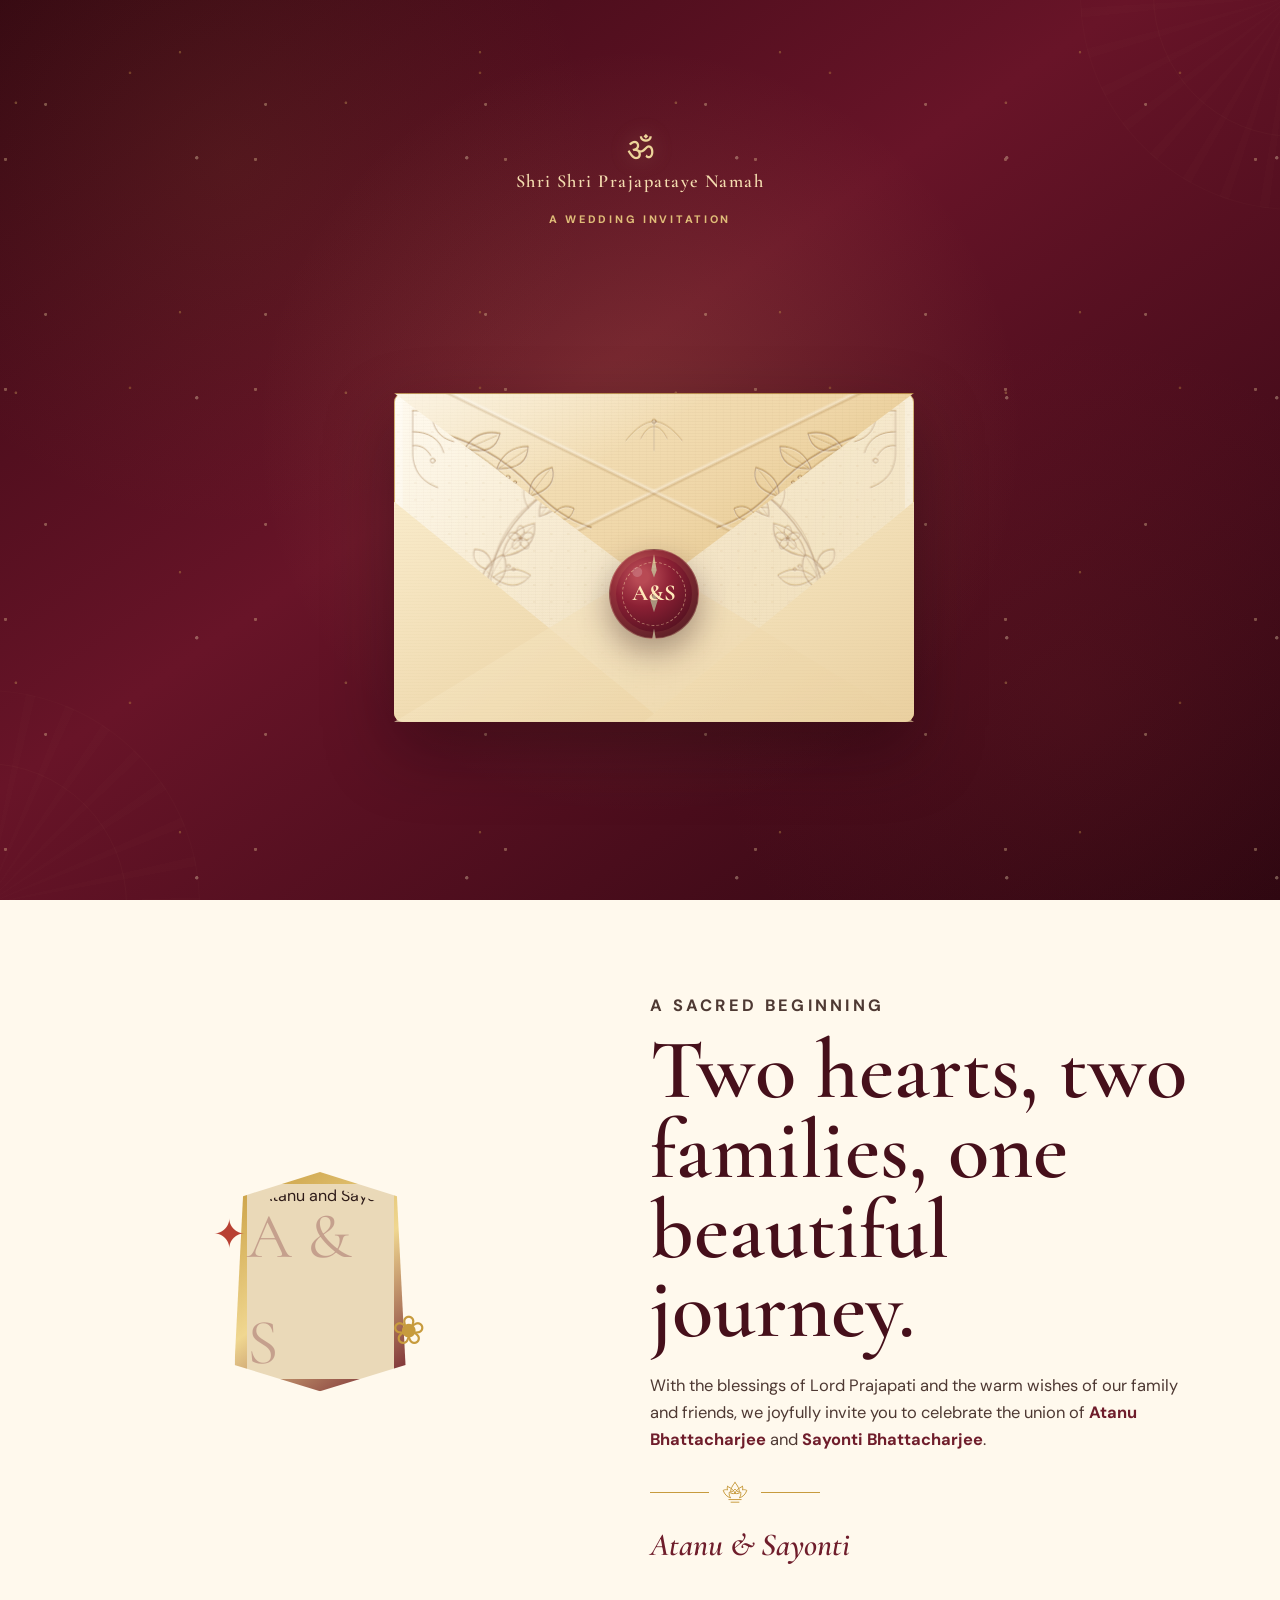
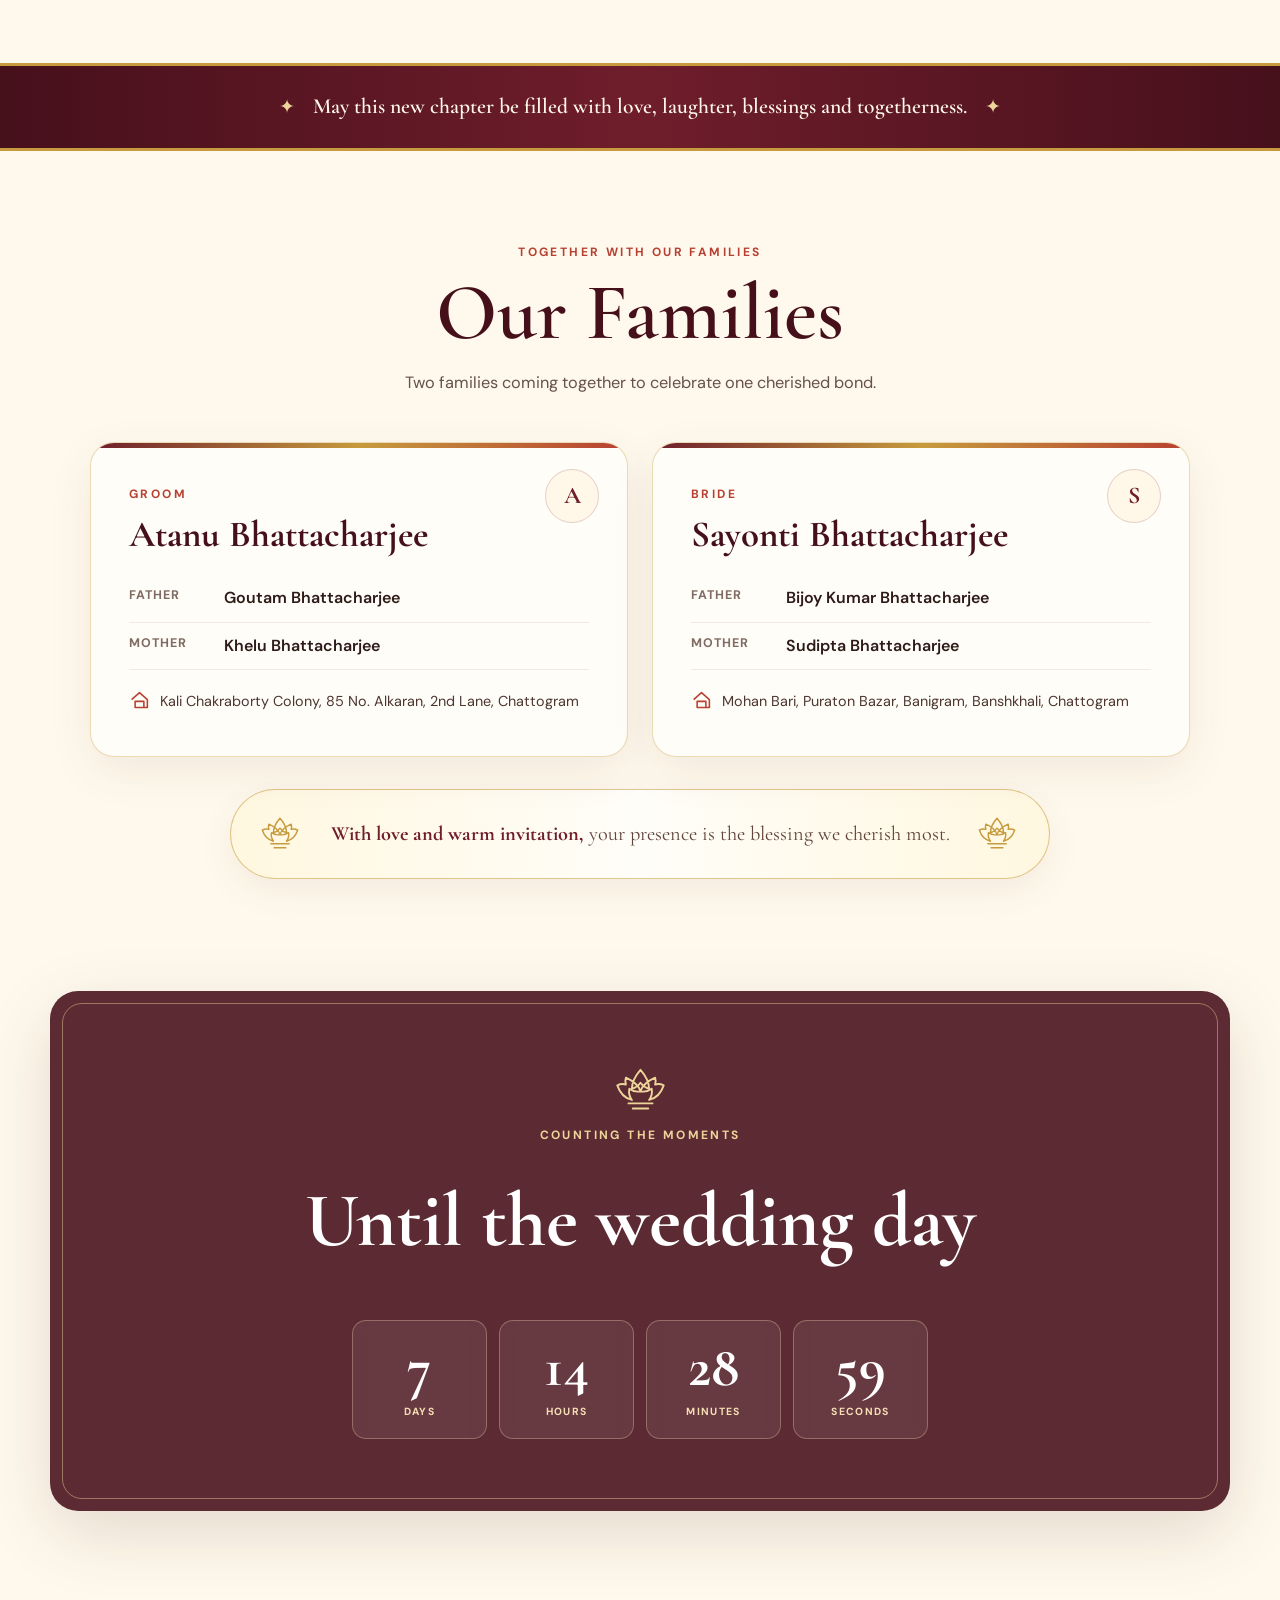
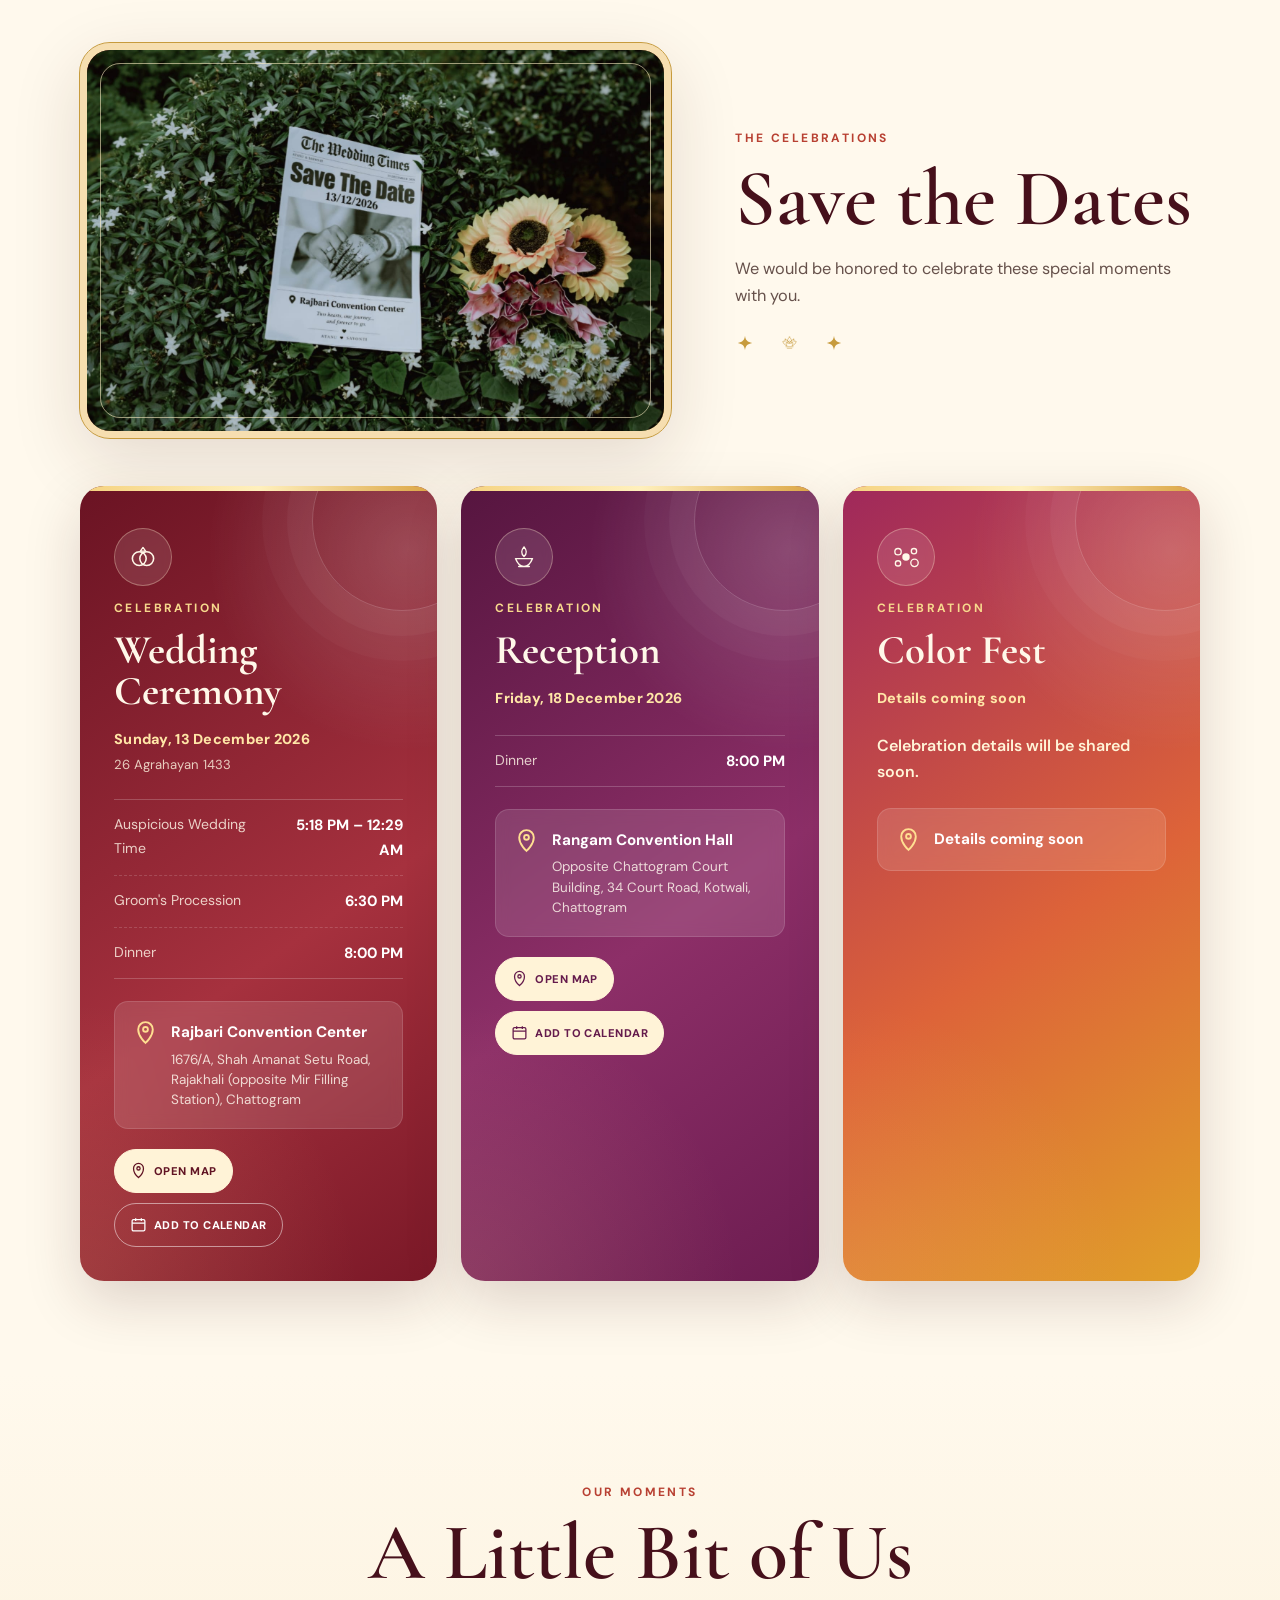
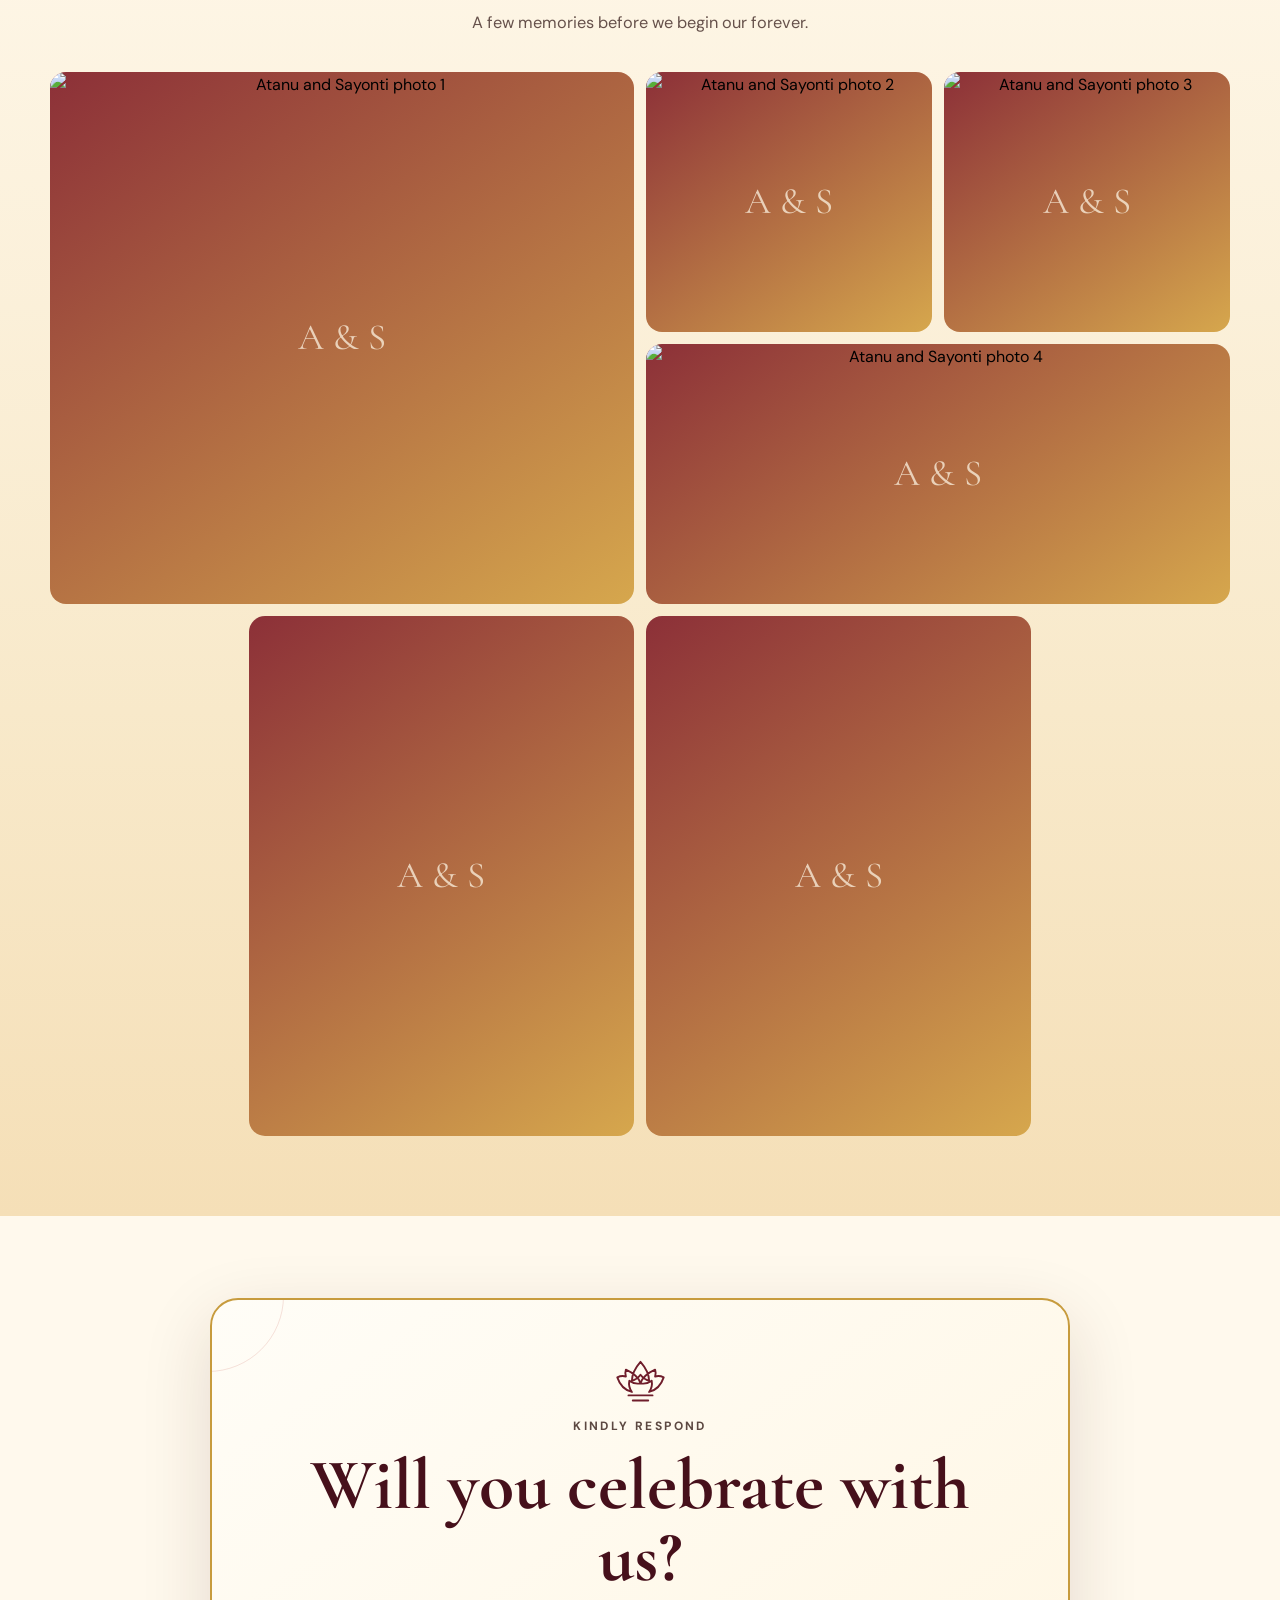
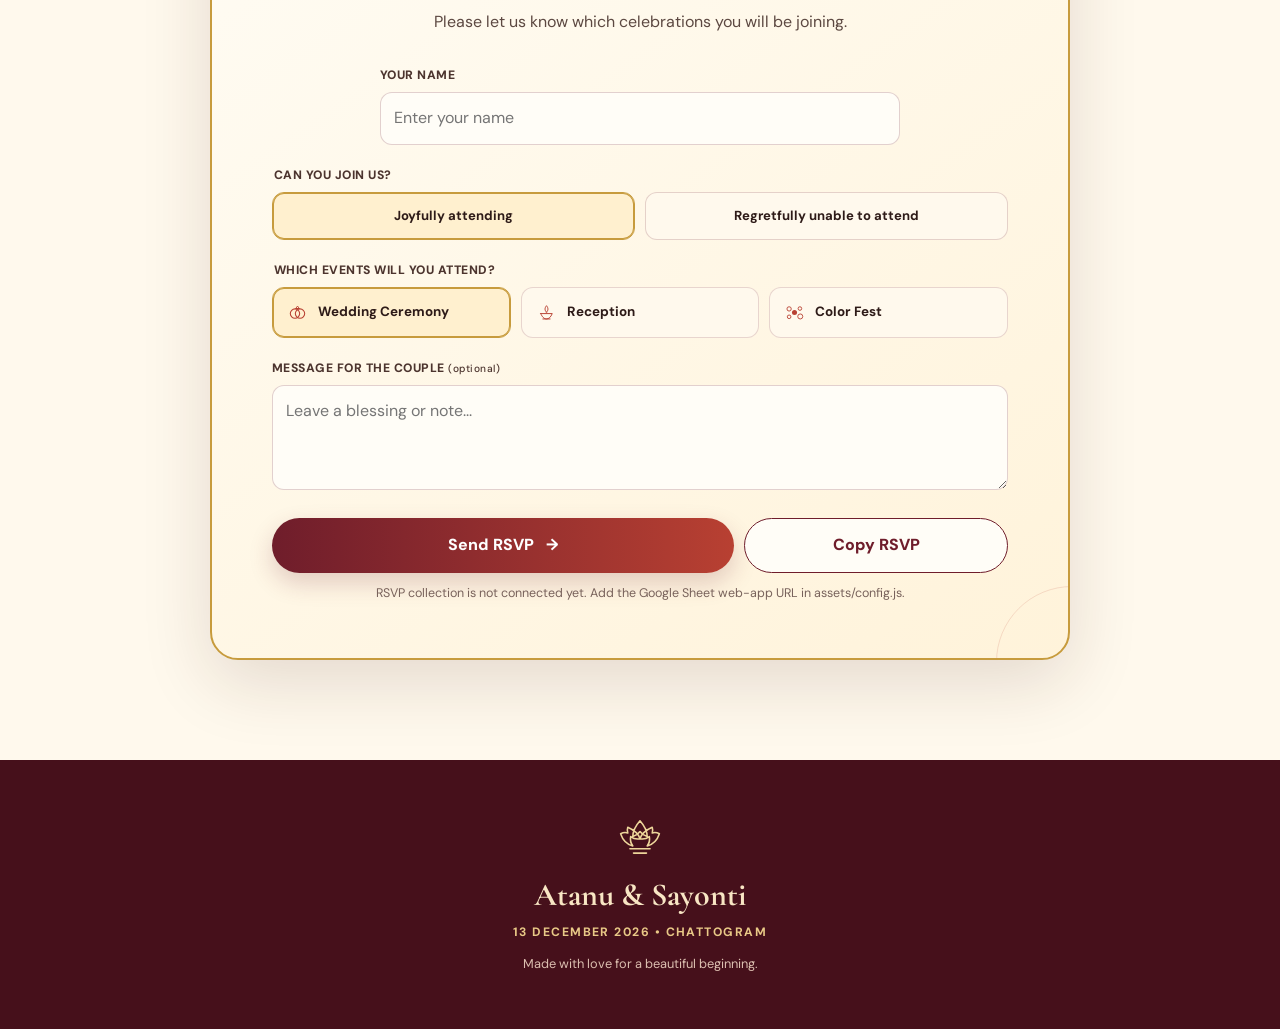
==== commit 58e354cd: "optimized for mobile" ====
--- a/all/index.html
+++ b/all/index.html
@@ -23,6 +23,7 @@
   <link rel="preconnect" href="https://fonts.gstatic.com" crossorigin>
   <link href="https://fonts.googleapis.com/css2?family=Cormorant+Garamond:ital,wght@0,500;0,600;0,700;1,600&family=DM+Sans:wght@400;500;600;700&display=swap" rel="stylesheet">
   <link rel="stylesheet" href="/assets/styles.css">
+  <link rel="stylesheet" href="/assets/mobile.css">
 </head>
 <body class="locked" data-invite="all">
   <div id="app"></div>
--- a/assets/styles.css
+++ b/assets/styles.css
@@ -1,1597 +1,61 @@
-:root {
-  --maroon: #6f1d2b;
-  --maroon-deep: #46101b;
-  --vermilion: #b84032;
-  --saffron: #d48b25;
-  --gold: #c79b3d;
-  --gold-light: #edd59a;
-  --ivory: #fff9ed;
-  --paper: #fffdf7;
-  --ink: #2e1b18;
-  --muted: #66514b;
-  --line: rgba(111, 29, 43, .18);
-  --shadow: 0 22px 70px rgba(67, 30, 22, .14)
-}
-
-* {
-  box-sizing: border-box
-}
-
-html {
-  scroll-behavior: smooth
-}
-
-body {
-  margin: 0;
-  background: var(--ivory);
-  color: var(--ink);
-  font-family: "DM Sans", system-ui, sans-serif;
-  font-weight: 400;
-  line-height: 1.65;
-  overflow-x: hidden
-}
-
-body.locked {
-  overflow: hidden
-}
-
-img {
-  display: block;
-  width: 100%
-}
-
-button,
-input,
-textarea {
-  font: inherit
-}
-
-a {
-  color: inherit
-}
-
-svg {
-  display: block;
-  width: 1em;
-  height: 1em
-}
-
-.section {
-  width: min(1100px, calc(100% - 34px));
-  margin: auto;
-  padding: 92px 0
-}
-
-.center {
-  text-align: center
-}
-
-.kicker {
-  margin: 0 0 .75rem;
-  color: var(--vermilion);
-  font-size: .75rem;
-  font-weight: 700;
-  letter-spacing: .2em;
-  text-transform: uppercase
-}
-
-.section-title {
-  margin: 0;
-  font-family: "Cormorant Garamond", Georgia, serif;
-  font-size: clamp(3rem, 7vw, 5rem);
-  font-weight: 600;
-  line-height: .95;
-  color: var(--maroon-deep)
-}
-
-.section-lead {
-  max-width: 680px;
-  margin: 1.2rem auto 0;
-  color: var(--muted);
-  font-size: 1.02rem
-}
+:root{
+  --maroon:#6f1d2b;--maroon-deep:#46101b;--vermilion:#b84032;--saffron:#d48b25;--gold:#c79b3d;--gold-light:#edd59a;
+  --ivory:#fff9ed;--paper:#fffdf7;--ink:#2e1b18;--muted:#66514b;--line:rgba(111,29,43,.18);--shadow:0 22px 70px rgba(67,30,22,.14)
+}
+*{box-sizing:border-box}html{scroll-behavior:smooth}body{margin:0;background:var(--ivory);color:var(--ink);font-family:"DM Sans",system-ui,sans-serif;font-weight:400;line-height:1.65;overflow-x:hidden}body.locked{overflow:hidden}img{display:block;width:100%}button,input,textarea{font:inherit}a{color:inherit}svg{display:block;width:1em;height:1em}
+.section{width:min(1100px,calc(100% - 34px));margin:auto;padding:92px 0}.center{text-align:center}.kicker{margin:0 0 .75rem;color:var(--vermilion);font-size:.75rem;font-weight:700;letter-spacing:.2em;text-transform:uppercase}.section-title{margin:0;font-family:"Cormorant Garamond",Georgia,serif;font-size:clamp(3rem,7vw,5rem);font-weight:600;line-height:.95;color:var(--maroon-deep)}.section-lead{max-width:680px;margin:1.2rem auto 0;color:var(--muted);font-size:1.02rem}
 
 /* Opening */
-.opening {
-  position: fixed;
-  inset: 0;
-  z-index: 1000;
-  display: grid;
-  place-content: center;
-  justify-items: center;
-  padding: 24px;
-  text-align: center;
-  background: radial-gradient(circle at 50% 38%, rgba(255, 255, 255, .7), transparent 20rem), radial-gradient(circle at 15% 15%, rgba(212, 139, 37, .14), transparent 18rem), linear-gradient(145deg, #fff7e3, #f5ddba);
-  transition: opacity .9s ease, visibility .9s ease
-}
-
-.opening:before,
-.opening:after {
-  content: "";
-  position: absolute;
-  left: 0;
-  right: 0;
-  height: 16px;
-  background: repeating-linear-gradient(90deg, var(--maroon) 0 22px, var(--gold) 22px 34px, var(--vermilion) 34px 48px)
-}
-
-.opening:before {
-  top: 0
-}
-
-.opening:after {
-  bottom: 0
-}
-
-.opening.opened {
-  opacity: 0;
-  visibility: hidden;
-  pointer-events: none
-}
-
-.opening-ornament {
-  width: 58px;
-  color: var(--maroon);
-  margin-bottom: 4px
-}
-
-.opening-ornament svg {
-  width: 100%;
-  height: auto
-}
-
-.sacred-line {
-  margin: .2rem 0 1rem;
-  color: var(--maroon);
-  font-family: "Cormorant Garamond", serif;
-  font-size: 1.15rem;
-  font-weight: 600;
-  letter-spacing: .06em
-}
-
-.opening-small,
-.opening-guest {
-  margin: 0 0 22px;
-  color: #5f4238;
-  font-size: .74rem;
-  font-weight: 700;
-  letter-spacing: .16em;
-  text-transform: uppercase
-}
-
-.envelope {
-  position: relative;
-  width: min(335px, 82vw);
-  aspect-ratio: 1.45;
-  border: 1px solid rgba(111, 29, 43, .14);
-  padding: 0;
-  cursor: pointer;
-  background: #f6e6c8;
-  box-shadow: 0 30px 75px rgba(83, 41, 25, .2);
-  border-radius: 4px;
-  overflow: visible;
-  transition: transform .3s ease
-}
-
-.envelope:hover {
-  transform: translateY(-4px)
-}
-
-.envelope:before,
-.envelope:after {
-  content: "";
-  position: absolute;
-  inset: 0
-}
-
-.envelope:before {
-  z-index: 2;
-  clip-path: polygon(0 0, 50% 57%, 100% 0);
-  background: #e9d0a4;
-  transform-origin: top;
-  transition: transform .9s cubic-bezier(.2, .75, .25, 1)
-}
-
-.envelope:after {
-  z-index: 1;
-  clip-path: polygon(0 100%, 0 0, 50% 58%, 100% 0, 100% 100%);
-  background: linear-gradient(135deg, #fff0d5, #e9ce9f)
-}
-
-.envelope.is-opening:before {
-  transform: rotateX(180deg)
-}
-
-.seal {
-  position: absolute;
-  z-index: 4;
-  left: 50%;
-  top: 50%;
-  display: grid;
-  place-items: center;
-  width: 78px;
-  height: 78px;
-  transform: translate(-50%, -50%);
-  border-radius: 50%;
-  color: #fff7e8;
-  background: radial-gradient(circle at 35% 30%, #b64b3e, var(--maroon) 72%);
-  box-shadow: 0 8px 20px rgba(72, 17, 28, .32), inset 0 0 0 5px rgba(255, 220, 155, .24);
-  font-family: "Cormorant Garamond", serif;
-  font-size: 1.38rem;
-  font-weight: 700;
-  transition: .55s
-}
-
-.seal:before {
-  content: "";
-  position: absolute;
-  inset: 8px;
-  border: 1px dashed rgba(255, 235, 199, .55);
-  border-radius: 50%
-}
-
-.envelope.is-opening .seal {
-  opacity: 0;
-  transform: translate(-50%, -50%) scale(.65)
-}
-
-.opening-names {
-  margin: 24px 0 0;
-  font-family: "Cormorant Garamond", serif;
-  font-size: 2.15rem;
-  font-weight: 600;
-  color: var(--maroon-deep)
-}
-
-.opening-names em {
-  color: var(--gold);
-  font-weight: 500
-}
-
-.tap {
-  margin: .35rem 0 0;
-  color: #765e55;
-  font-size: .75rem
-}
+.opening{position:fixed;inset:0;z-index:1000;display:grid;place-content:center;justify-items:center;padding:24px;text-align:center;background:radial-gradient(circle at 50% 38%,rgba(255,255,255,.7),transparent 20rem),radial-gradient(circle at 15% 15%,rgba(212,139,37,.14),transparent 18rem),linear-gradient(145deg,#fff7e3,#f5ddba);transition:opacity .9s ease,visibility .9s ease}.opening:before,.opening:after{content:"";position:absolute;left:0;right:0;height:16px;background:repeating-linear-gradient(90deg,var(--maroon) 0 22px,var(--gold) 22px 34px,var(--vermilion) 34px 48px)}.opening:before{top:0}.opening:after{bottom:0}.opening.opened{opacity:0;visibility:hidden;pointer-events:none}.opening-ornament{width:58px;color:var(--maroon);margin-bottom:4px}.opening-ornament svg{width:100%;height:auto}.sacred-line{margin:.2rem 0 1rem;color:var(--maroon);font-family:"Cormorant Garamond",serif;font-size:1.15rem;font-weight:600;letter-spacing:.06em}.opening-small,.opening-guest{margin:0 0 22px;color:#5f4238;font-size:.74rem;font-weight:700;letter-spacing:.16em;text-transform:uppercase}
+.envelope{position:relative;width:min(335px,82vw);aspect-ratio:1.45;border:1px solid rgba(111,29,43,.14);padding:0;cursor:pointer;background:#f6e6c8;box-shadow:0 30px 75px rgba(83,41,25,.2);border-radius:4px;overflow:visible;transition:transform .3s ease}.envelope:hover{transform:translateY(-4px)}.envelope:before,.envelope:after{content:"";position:absolute;inset:0}.envelope:before{z-index:2;clip-path:polygon(0 0,50% 57%,100% 0);background:#e9d0a4;transform-origin:top;transition:transform .9s cubic-bezier(.2,.75,.25,1)}.envelope:after{z-index:1;clip-path:polygon(0 100%,0 0,50% 58%,100% 0,100% 100%);background:linear-gradient(135deg,#fff0d5,#e9ce9f)}.envelope.is-opening:before{transform:rotateX(180deg)}
+.seal{position:absolute;z-index:4;left:50%;top:50%;display:grid;place-items:center;width:78px;height:78px;transform:translate(-50%,-50%);border-radius:50%;color:#fff7e8;background:radial-gradient(circle at 35% 30%,#b64b3e,var(--maroon) 72%);box-shadow:0 8px 20px rgba(72,17,28,.32),inset 0 0 0 5px rgba(255,220,155,.24);font-family:"Cormorant Garamond",serif;font-size:1.38rem;font-weight:700;transition:.55s}.seal:before{content:"";position:absolute;inset:8px;border:1px dashed rgba(255,235,199,.55);border-radius:50%}.envelope.is-opening .seal{opacity:0;transform:translate(-50%,-50%) scale(.65)}.opening-names{margin:24px 0 0;font-family:"Cormorant Garamond",serif;font-size:2.15rem;font-weight:600;color:var(--maroon-deep)}.opening-names em{color:var(--gold);font-weight:500}.tap{margin:.35rem 0 0;color:#765e55;font-size:.75rem}
 
 /* Hero */
-.hero {
-  position: relative;
-  min-height: 100svh;
-  display: grid;
-  place-items: center;
-  overflow: hidden;
-  color: #fff;
-  background: var(--maroon-deep)
-}
-
-.hero-bg {
-  position: absolute;
-  inset: 0;
-  background: var(--maroon-deep) url("/images/hero.jpg") center 38%/cover no-repeat;
-  transform: scale(1.025)
-}
-
-.hero:after {
-  content: "";
-  position: absolute;
-  inset: 0;
-  background: linear-gradient(to bottom, rgba(49, 10, 17, .62), rgba(55, 18, 20, .22) 36%, rgba(48, 9, 15, .76))
-}
-
-.hero-pattern {
-  position: absolute;
-  z-index: 1;
-  inset: 0;
-  opacity: .18;
-  background: radial-gradient(circle at 50% 50%, transparent 0 34px, rgba(255, 218, 143, .42) 35px 36px, transparent 37px), radial-gradient(circle at 50% 50%, transparent 0 65px, rgba(255, 218, 143, .2) 66px 67px, transparent 68px);
-  background-size: 180px 180px
-}
-
-.nav {
-  position: absolute;
-  z-index: 10;
-  top: 0;
-  left: 0;
-  right: 0;
-  display: flex;
-  justify-content: space-between;
-  align-items: center;
-  width: min(1180px, calc(100% - 36px));
-  margin: auto;
-  padding: 24px 0;
-  border-bottom: 1px solid rgba(255, 255, 255, .18)
-}
-
-.nav-mark {
-  font-family: "Cormorant Garamond", serif;
-  font-size: 1.65rem;
-  font-weight: 700;
-  text-decoration: none
-}
-
-.nav-links {
-  display: flex;
-  gap: 23px
-}
-
-.nav-links a {
-  font-size: .72rem;
-  font-weight: 700;
-  letter-spacing: .09em;
-  text-decoration: none;
-  text-transform: uppercase
-}
-
-.hero-content {
-  position: relative;
-  z-index: 3;
-  width: min(950px, calc(100% - 36px));
-  padding-top: 80px;
-  text-align: center
-}
-
-.hero-lotus {
-  width: 65px;
-  margin: 0 auto 18px;
-  color: var(--gold-light)
-}
-
-.hero-lotus svg {
-  width: 100%;
-  height: auto
-}
-
-.hero-kicker {
-  margin: 0 0 20px;
-  font-size: .75rem;
-  font-weight: 700;
-  letter-spacing: .22em;
-  text-transform: uppercase
-}
-
-.hero h1 {
-  margin: 0;
-  font-family: "Cormorant Garamond", Georgia, serif;
-  font-size: clamp(4.5rem, 15vw, 9.5rem);
-  font-weight: 600;
-  line-height: .76;
-  text-shadow: 0 8px 35px rgba(0, 0, 0, .25)
-}
-
-.hero h1 span {
-  display: block;
-  margin: .14em 0 .08em;
-  color: var(--gold-light);
-  font-size: .42em;
-  font-style: italic;
-  font-weight: 500
-}
-
-.hero-rule {
-  display: flex;
-  align-items: center;
-  justify-content: center;
-  gap: 14px;
-  margin-top: 35px
-}
-
-.hero-rule i {
-  width: 55px;
-  height: 1px;
-  background: rgba(255, 229, 179, .7)
-}
-
-.hero-rule b {
-  font-size: .82rem;
-  letter-spacing: .2em
-}
-
-.guest-ribbon {
-  display: inline-block;
-  margin-top: 28px;
-  padding: 10px 17px;
-  border: 1px solid rgba(255, 226, 170, .45);
-  border-radius: 999px;
-  background: rgba(70, 16, 27, .42);
-  backdrop-filter: blur(8px);
-  font-size: .85rem
-}
-
-.scroll-cue {
-  position: absolute;
-  z-index: 4;
-  bottom: 26px;
-  left: 50%;
-  transform: translateX(-50%);
-  color: #fff;
-  text-decoration: none;
-  font-size: .65rem;
-  font-weight: 700;
-  letter-spacing: .16em;
-  text-transform: uppercase;
-  white-space: nowrap
-}
-
-.scroll-cue span {
-  color: var(--gold-light)
-}
+.hero{position:relative;min-height:100svh;display:grid;place-items:center;overflow:hidden;color:#fff;background:var(--maroon-deep)}.hero-bg{position:absolute;inset:0;background:var(--maroon-deep) url("/images/hero.jpg") center 38%/cover no-repeat;transform:scale(1.025)}.hero:after{content:"";position:absolute;inset:0;background:linear-gradient(to bottom,rgba(49,10,17,.62),rgba(55,18,20,.22) 36%,rgba(48,9,15,.76))}.hero-pattern{position:absolute;z-index:1;inset:0;opacity:.18;background:radial-gradient(circle at 50% 50%,transparent 0 34px,rgba(255,218,143,.42) 35px 36px,transparent 37px),radial-gradient(circle at 50% 50%,transparent 0 65px,rgba(255,218,143,.2) 66px 67px,transparent 68px);background-size:180px 180px}
+.nav{position:absolute;z-index:10;top:0;left:0;right:0;display:flex;justify-content:space-between;align-items:center;width:min(1180px,calc(100% - 36px));margin:auto;padding:24px 0;border-bottom:1px solid rgba(255,255,255,.18)}.nav-mark{font-family:"Cormorant Garamond",serif;font-size:1.65rem;font-weight:700;text-decoration:none}.nav-links{display:flex;gap:23px}.nav-links a{font-size:.72rem;font-weight:700;letter-spacing:.09em;text-decoration:none;text-transform:uppercase}.hero-content{position:relative;z-index:3;width:min(950px,calc(100% - 36px));padding-top:80px;text-align:center}.hero-lotus{width:65px;margin:0 auto 18px;color:var(--gold-light)}.hero-lotus svg{width:100%;height:auto}.hero-kicker{margin:0 0 20px;font-size:.75rem;font-weight:700;letter-spacing:.22em;text-transform:uppercase}.hero h1{margin:0;font-family:"Cormorant Garamond",Georgia,serif;font-size:clamp(4.5rem,15vw,9.5rem);font-weight:600;line-height:.76;text-shadow:0 8px 35px rgba(0,0,0,.25)}.hero h1 span{display:block;margin:.14em 0 .08em;color:var(--gold-light);font-size:.42em;font-style:italic;font-weight:500}.hero-rule{display:flex;align-items:center;justify-content:center;gap:14px;margin-top:35px}.hero-rule i{width:55px;height:1px;background:rgba(255,229,179,.7)}.hero-rule b{font-size:.82rem;letter-spacing:.2em}.guest-ribbon{display:inline-block;margin-top:28px;padding:10px 17px;border:1px solid rgba(255,226,170,.45);border-radius:999px;background:rgba(70,16,27,.42);backdrop-filter:blur(8px);font-size:.85rem}.scroll-cue{position:absolute;z-index:4;bottom:26px;left:50%;transform:translateX(-50%);color:#fff;text-decoration:none;font-size:.65rem;font-weight:700;letter-spacing:.16em;text-transform:uppercase;white-space:nowrap}.scroll-cue span{color:var(--gold-light)}
 
 /* Intro */
-.intro-section {
-  display: grid;
-  grid-template-columns: .92fr 1.08fr;
-  gap: clamp(45px, 8vw, 100px);
-  align-items: center
-}
-
-.intro-photo {
-  position: relative;
-  max-width: 460px;
-  margin: auto
-}
-
-.photo-frame {
-  position: relative;
-  aspect-ratio: .78;
-  padding: 11px;
-  background: linear-gradient(145deg, var(--gold), #f0d790, var(--maroon));
-  clip-path: polygon(50% 0, 95% 11%, 100% 88%, 50% 100%, 0 88%, 5% 11%);
-  filter: drop-shadow(0 24px 32px rgba(81, 40, 28, .15))
-}
-
-.photo-frame:before {
-  content: "A & S";
-  position: absolute;
-  inset: 12px;
-  display: grid;
-  place-items: center;
-  background: #ead9b8;
-  color: rgba(111, 29, 43, .3);
-  font-family: "Cormorant Garamond", serif;
-  font-size: 4rem
-}
-
-.photo-frame img {
-  position: relative;
-  height: 100%;
-  object-fit: cover;
-  clip-path: polygon(50% 0, 95% 11%, 100% 88%, 50% 100%, 0 88%, 5% 11%)
-}
-
-.photo-flower {
-  position: absolute;
-  color: var(--vermilion);
-  font-size: 2.5rem
-}
-
-.flower-one {
-  left: -22px;
-  top: 13%
-}
-
-.flower-two {
-  right: -20px;
-  bottom: 13%;
-  color: var(--gold)
-}
-
-.intro-copy h2 {
-  margin: 0 0 22px;
-  color: var(--maroon-deep);
-  font-family: "Cormorant Garamond", serif;
-  font-size: clamp(3rem, 7vw, 5.3rem);
-  font-weight: 600;
-  line-height: .94
-}
-
-.intro-copy p {
-  color: #4e3933;
-  font-size: 1.03rem
-}
-
-.intro-copy strong {
-  color: var(--maroon);
-  font-weight: 700
-}
-
-.signature {
-  margin: 0;
-  color: var(--maroon) !important;
-  font-family: "Cormorant Garamond", serif;
-  font-size: 2rem !important;
-  font-style: italic;
-  font-weight: 600
-}
-
-.mini-ornament {
-  display: flex;
-  align-items: center;
-  gap: 12px;
-  width: 170px;
-  margin: 25px 0 12px;
-  color: var(--gold)
-}
-
-.mini-ornament span {
-  flex: 1;
-  height: 1px;
-  background: var(--gold)
-}
-
-.mini-ornament svg {
-  width: 28px;
-  height: 28px
-}
+.intro-section{display:grid;grid-template-columns:.92fr 1.08fr;gap:clamp(45px,8vw,100px);align-items:center}.intro-photo{position:relative;max-width:460px;margin:auto}.photo-frame{position:relative;aspect-ratio:.78;padding:11px;background:linear-gradient(145deg,var(--gold),#f0d790,var(--maroon));clip-path:polygon(50% 0,95% 11%,100% 88%,50% 100%,0 88%,5% 11%);filter:drop-shadow(0 24px 32px rgba(81,40,28,.15))}.photo-frame:before{content:"A & S";position:absolute;inset:12px;display:grid;place-items:center;background:#ead9b8;color:rgba(111,29,43,.3);font-family:"Cormorant Garamond",serif;font-size:4rem}.photo-frame img{position:relative;height:100%;object-fit:cover;clip-path:polygon(50% 0,95% 11%,100% 88%,50% 100%,0 88%,5% 11%)}.photo-flower{position:absolute;color:var(--vermilion);font-size:2.5rem}.flower-one{left:-22px;top:13%}.flower-two{right:-20px;bottom:13%;color:var(--gold)}.intro-copy h2{margin:0 0 22px;color:var(--maroon-deep);font-family:"Cormorant Garamond",serif;font-size:clamp(3rem,7vw,5.3rem);font-weight:600;line-height:.94}.intro-copy p{color:#4e3933;font-size:1.03rem}.intro-copy strong{color:var(--maroon);font-weight:700}.signature{margin:0;color:var(--maroon)!important;font-family:"Cormorant Garamond",serif;font-size:2rem!important;font-style:italic;font-weight:600}.mini-ornament{display:flex;align-items:center;gap:12px;width:170px;margin:25px 0 12px;color:var(--gold)}.mini-ornament span{flex:1;height:1px;background:var(--gold)}.mini-ornament svg{width:28px;height:28px}
 
 /* Blessing band */
-.blessing-band {
-  padding: 23px 20px;
-  color: #fff8e9;
-  background: linear-gradient(90deg, var(--maroon-deep), var(--maroon), var(--maroon-deep));
-  border-top: 3px solid var(--gold);
-  border-bottom: 3px solid var(--gold)
-}
-
-.blessing-inner {
-  display: flex;
-  align-items: center;
-  justify-content: center;
-  gap: 18px;
-  max-width: 950px;
-  margin: auto;
-  text-align: center
-}
-
-.blessing-inner span {
-  color: var(--gold-light);
-  font-size: 1.2rem
-}
-
-.blessing-inner p {
-  margin: 0;
-  font-family: "Cormorant Garamond", serif;
-  font-size: 1.35rem;
-  font-weight: 600
-}
+.blessing-band{padding:23px 20px;color:#fff8e9;background:linear-gradient(90deg,var(--maroon-deep),var(--maroon),var(--maroon-deep));border-top:3px solid var(--gold);border-bottom:3px solid var(--gold)}.blessing-inner{display:flex;align-items:center;justify-content:center;gap:18px;max-width:950px;margin:auto;text-align:center}.blessing-inner span{color:var(--gold-light);font-size:1.2rem}.blessing-inner p{margin:0;font-family:"Cormorant Garamond",serif;font-size:1.35rem;font-weight:600}
 
 /* Families */
-.family-grid {
-  display: grid;
-  grid-template-columns: 1fr 1fr;
-  gap: 24px;
-  margin-top: 45px
-}
-
-.family-card {
-  position: relative;
-  padding: 42px 38px;
-  text-align: left;
-  background: var(--paper);
-  border: 1px solid rgba(199, 155, 61, .36);
-  border-radius: 24px;
-  box-shadow: 0 14px 45px rgba(74, 35, 25, .08);
-  overflow: hidden
-}
-
-.family-card:before {
-  content: "";
-  position: absolute;
-  top: 0;
-  left: 0;
-  right: 0;
-  height: 5px;
-  background: linear-gradient(90deg, var(--maroon), var(--gold), var(--vermilion))
-}
-
-.family-symbol {
-  position: absolute;
-  right: 28px;
-  top: 26px;
-  width: 54px;
-  height: 54px;
-  display: grid;
-  place-items: center;
-  border: 1px solid rgba(111, 29, 43, .18);
-  border-radius: 50%;
-  color: var(--maroon);
-  background: #fff8e9;
-  font-family: "Cormorant Garamond", serif;
-  font-size: 1.5rem;
-  font-weight: 700
-}
-
-.family-card h3 {
-  margin: 0 0 22px;
-  color: var(--maroon-deep);
-  font-family: "Cormorant Garamond", serif;
-  font-size: 2.3rem;
-  line-height: 1
-}
-
-.family-card dl {
-  margin: 0
-}
-
-.family-card dl div {
-  display: grid;
-  grid-template-columns: 80px 1fr;
-  gap: 15px;
-  padding: 10px 0;
-  border-bottom: 1px solid rgba(111, 29, 43, .09)
-}
-
-.family-card dt {
-  color: #806b63;
-  font-size: .78rem;
-  font-weight: 700;
-  text-transform: uppercase;
-  letter-spacing: .08em
-}
-
-.family-card dd {
-  margin: 0;
-  color: var(--ink);
-  font-weight: 600
-}
-
-.family-address {
-  display: flex;
-  gap: 10px;
-  margin-top: 20px;
-  color: #4d3630;
-  font-size: .9rem
-}
-
-.family-address svg {
-  flex: 0 0 21px;
-  width: 21px;
-  height: 21px;
-  color: var(--vermilion)
-}
-
-.host-card {
-  position: relative;
-  max-width: 850px;
-  margin: 30px auto 0;
-  padding: 40px 34px 34px;
-  background: linear-gradient(145deg, #fff9e9, #fffdf8);
-  border: 2px solid var(--gold);
-  border-radius: 22px;
-  box-shadow: var(--shadow);
-  overflow: hidden
-}
-
-.host-card:before,
-.host-card:after {
-  content: "❦";
-  position: absolute;
-  color: rgba(184, 64, 50, .12);
-  font-family: Georgia, serif;
-  font-size: 8rem
-}
-
-.host-card:before {
-  left: -15px;
-  bottom: -65px
-}
-
-.host-card:after {
-  right: -15px;
-  top: -65px;
-  transform: rotate(180deg)
-}
-
-.host-icon {
-  width: 55px;
-  margin: 0 auto 8px;
-  color: var(--maroon)
-}
-
-.host-icon svg {
-  width: 100%;
-  height: auto
-}
-
-.host-card h3 {
-  position: relative;
-  margin: 0;
-  color: var(--maroon-deep);
-  font-family: "Cormorant Garamond", serif;
-  font-size: 2rem
-}
-
-.host-list {
-  position: relative;
-  display: grid;
-  grid-template-columns: repeat(3, 1fr);
-  gap: 10px;
-  margin-top: 25px
-}
-
-.host-person {
-  padding: 15px 10px;
-  border-right: 1px solid rgba(111, 29, 43, .12)
-}
-
-.host-person:last-child {
-  border-right: 0
-}
-
-.host-person strong {
-  display: block;
-  color: var(--maroon);
-  font-family: "Cormorant Garamond", serif;
-  font-size: 1.25rem
-}
-
-.host-person span {
-  color: #735e57;
-  font-size: .78rem;
-  font-weight: 600
-}
+.family-grid{display:grid;grid-template-columns:1fr 1fr;gap:24px;margin-top:45px}.family-card{position:relative;padding:42px 38px;text-align:left;background:var(--paper);border:1px solid rgba(199,155,61,.36);border-radius:24px;box-shadow:0 14px 45px rgba(74,35,25,.08);overflow:hidden}.family-card:before{content:"";position:absolute;top:0;left:0;right:0;height:5px;background:linear-gradient(90deg,var(--maroon),var(--gold),var(--vermilion))}.family-symbol{position:absolute;right:28px;top:26px;width:54px;height:54px;display:grid;place-items:center;border:1px solid rgba(111,29,43,.18);border-radius:50%;color:var(--maroon);background:#fff8e9;font-family:"Cormorant Garamond",serif;font-size:1.5rem;font-weight:700}.family-card h3{margin:0 0 22px;color:var(--maroon-deep);font-family:"Cormorant Garamond",serif;font-size:2.3rem;line-height:1}.family-card dl{margin:0}.family-card dl div{display:grid;grid-template-columns:80px 1fr;gap:15px;padding:10px 0;border-bottom:1px solid rgba(111,29,43,.09)}.family-card dt{color:#806b63;font-size:.78rem;font-weight:700;text-transform:uppercase;letter-spacing:.08em}.family-card dd{margin:0;color:var(--ink);font-weight:600}.family-address{display:flex;gap:10px;margin-top:20px;color:#4d3630;font-size:.9rem}.family-address svg{flex:0 0 21px;width:21px;height:21px;color:var(--vermilion)}
+.host-card{position:relative;max-width:850px;margin:30px auto 0;padding:40px 34px 34px;background:linear-gradient(145deg,#fff9e9,#fffdf8);border:2px solid var(--gold);border-radius:22px;box-shadow:var(--shadow);overflow:hidden}.host-card:before,.host-card:after{content:"❦";position:absolute;color:rgba(184,64,50,.12);font-family:Georgia,serif;font-size:8rem}.host-card:before{left:-15px;bottom:-65px}.host-card:after{right:-15px;top:-65px;transform:rotate(180deg)}.host-icon{width:55px;margin:0 auto 8px;color:var(--maroon)}.host-icon svg{width:100%;height:auto}.host-card h3{position:relative;margin:0;color:var(--maroon-deep);font-family:"Cormorant Garamond",serif;font-size:2rem}.host-list{position:relative;display:grid;grid-template-columns:repeat(3,1fr);gap:10px;margin-top:25px}.host-person{padding:15px 10px;border-right:1px solid rgba(111,29,43,.12)}.host-person:last-child{border-right:0}.host-person strong{display:block;color:var(--maroon);font-family:"Cormorant Garamond",serif;font-size:1.25rem}.host-person span{color:#735e57;font-size:.78rem;font-weight:600}
 
 /* Countdown */
-.countdown-section {
-  position: relative;
-  width: min(1180px, calc(100% - 24px));
-  margin: 20px auto 40px;
-  padding: 72px 24px;
-  color: #fff;
-  background: linear-gradient(rgba(69, 14, 25, .88), rgba(69, 14, 25, .88)), url("/images/pic-1.jpg") center/cover;
-  border-radius: 28px;
-  box-shadow: var(--shadow);
-  text-align: center;
-  overflow: hidden
-}
-
-.countdown-section:before {
-  content: "";
-  position: absolute;
-  inset: 12px;
-  border: 1px solid rgba(239, 211, 154, .45);
-  border-radius: 20px;
-  pointer-events: none
-}
-
-.countdown-ornament {
-  position: relative;
-  width: 55px;
-  margin: 0 auto 8px;
-  color: var(--gold-light)
-}
-
-.countdown-ornament svg {
-  width: 100%;
-  height: auto
-}
-
-.countdown-section .kicker {
-  color: var(--gold-light)
-}
-
-.countdown-section h2 {
-  position: relative;
-  margin: 0;
-  font-family: "Cormorant Garamond", serif;
-  font-size: clamp(2.8rem, 7vw, 4.8rem)
-}
-
-.countdown {
-  position: relative;
-  display: grid;
-  grid-template-columns: repeat(4, minmax(72px, 135px));
-  justify-content: center;
-  gap: 12px;
-  margin-top: 35px
-}
-
-.time-box {
-  padding: 18px 8px;
-  border: 1px solid rgba(255, 232, 190, .3);
-  border-radius: 14px;
-  background: rgba(255, 255, 255, .07);
-  backdrop-filter: blur(7px)
-}
-
-.time-box strong {
-  display: block;
-  font-family: "Cormorant Garamond", serif;
-  font-size: clamp(2.2rem, 7vw, 3.6rem);
-  line-height: 1
-}
-
-.time-box span {
-  display: block;
-  margin-top: 7px;
-  color: #f6dfb5;
-  font-size: .65rem;
-  font-weight: 700;
-  letter-spacing: .13em;
-  text-transform: uppercase
-}
-
-.celebration-arrived {
-  grid-column: 1/-1
-}
+.countdown-section{position:relative;width:min(1180px,calc(100% - 24px));margin:20px auto 40px;padding:72px 24px;color:#fff;background:linear-gradient(rgba(69,14,25,.88),rgba(69,14,25,.88)),url("/images/pic-1.jpg") center/cover;border-radius:28px;box-shadow:var(--shadow);text-align:center;overflow:hidden}.countdown-section:before{content:"";position:absolute;inset:12px;border:1px solid rgba(239,211,154,.45);border-radius:20px;pointer-events:none}.countdown-ornament{position:relative;width:55px;margin:0 auto 8px;color:var(--gold-light)}.countdown-ornament svg{width:100%;height:auto}.countdown-section .kicker{color:var(--gold-light)}.countdown-section h2{position:relative;margin:0;font-family:"Cormorant Garamond",serif;font-size:clamp(2.8rem,7vw,4.8rem)}.countdown{position:relative;display:grid;grid-template-columns:repeat(4,minmax(72px,135px));justify-content:center;gap:12px;margin-top:35px}.time-box{padding:18px 8px;border:1px solid rgba(255,232,190,.3);border-radius:14px;background:rgba(255,255,255,.07);backdrop-filter:blur(7px)}.time-box strong{display:block;font-family:"Cormorant Garamond",serif;font-size:clamp(2.2rem,7vw,3.6rem);line-height:1}.time-box span{display:block;margin-top:7px;color:#f6dfb5;font-size:.65rem;font-weight:700;letter-spacing:.13em;text-transform:uppercase}.celebration-arrived{grid-column:1/-1}
 
 /* Events */
-.event-grid {
-  display: grid;
-  grid-template-columns: repeat(auto-fit, minmax(290px, 1fr));
-  gap: 24px;
-  margin-top: 45px
-}
-
-.event-card {
-  position: relative;
-  padding: 42px 34px 34px;
-  background: var(--paper);
-  border: 1px solid rgba(199, 155, 61, .36);
-  border-radius: 24px;
-  box-shadow: 0 18px 50px rgba(80, 38, 27, .09);
-  text-align: left;
-  overflow: hidden
-}
-
-.event-card:before {
-  content: "";
-  position: absolute;
-  top: 0;
-  left: 0;
-  right: 0;
-  height: 6px;
-  background: linear-gradient(90deg, var(--maroon), var(--gold), var(--vermilion))
-}
-
-.event-icon {
-  width: 58px;
-  height: 58px;
-  display: grid;
-  place-items: center;
-  margin-bottom: 13px;
-  border-radius: 50%;
-  color: var(--maroon);
-  background: #fff3d9;
-  border: 1px solid rgba(199, 155, 61, .45)
-}
-
-.event-icon svg {
-  width: 34px;
-  height: 34px
-}
-
-.event-card h3 {
-  margin: 0;
-  color: var(--maroon-deep);
-  font-family: "Cormorant Garamond", serif;
-  font-size: 2.55rem;
-  line-height: 1
-}
-
-.event-date {
-  margin: 16px 0 0;
-  color: var(--vermilion);
-  font-size: .9rem;
-  font-weight: 800;
-  letter-spacing: .02em
-}
-
-.event-subdate {
-  margin: 2px 0 0;
-  color: #725b54;
-  font-size: .82rem
-}
-
-.schedule {
-  margin: 24px 0 22px;
-  border-top: 1px solid var(--line);
-  border-bottom: 1px solid var(--line)
-}
-
-.schedule-row {
-  display: flex;
-  justify-content: space-between;
-  gap: 16px;
-  padding: 11px 0;
-  border-bottom: 1px dashed rgba(111, 29, 43, .12);
-  color: #5a413a;
-  font-size: .88rem
-}
-
-.schedule-row:last-child {
-  border-bottom: 0
-}
-
-.schedule-row strong {
-  color: var(--ink);
-  text-align: right
-}
-
-.coming-soon {
-  margin: 22px 0;
-  color: #604a43;
-  font-weight: 600
-}
-
-.venue-block {
-  display: flex;
-  gap: 13px;
-  align-items: flex-start;
-  padding: 18px;
-  border-radius: 14px;
-  background: #fff6e4
-}
-
-.venue-icon {
-  flex: 0 0 25px;
-  color: var(--vermilion)
-}
-
-.venue-icon svg {
-  width: 25px;
-  height: 25px
-}
-
-.venue-block strong {
-  display: block;
-  color: var(--maroon-deep);
-  font-size: .95rem
-}
-
-.venue-block p {
-  margin: 4px 0 0;
-  color: #5c4942;
-  font-size: .84rem;
-  line-height: 1.5
-}
-
-.event-actions {
-  display: flex;
-  flex-wrap: wrap;
-  gap: 10px;
-  margin-top: 20px
-}
-
-.btn {
-  display: inline-flex;
-  align-items: center;
-  gap: 7px;
-  justify-content: center;
-  min-height: 44px;
-  padding: 10px 15px;
-  border: 1px solid var(--maroon);
-  border-radius: 999px;
-  color: #fff;
-  background: var(--maroon);
-  cursor: pointer;
-  font-size: .7rem;
-  font-weight: 800;
-  letter-spacing: .04em;
-  text-decoration: none;
-  text-transform: uppercase;
-  transition: .2s
-}
-
-.btn:hover {
-  transform: translateY(-2px);
-  box-shadow: 0 8px 20px rgba(111, 29, 43, .15)
-}
-
-.btn svg {
-  width: 17px;
-  height: 17px
-}
-
-.btn-outline {
-  color: var(--maroon);
-  background: transparent
-}
+.event-grid{display:grid;grid-template-columns:repeat(auto-fit,minmax(290px,1fr));gap:24px;margin-top:45px}.event-card{position:relative;padding:42px 34px 34px;background:var(--paper);border:1px solid rgba(199,155,61,.36);border-radius:24px;box-shadow:0 18px 50px rgba(80,38,27,.09);text-align:left;overflow:hidden}.event-card:before{content:"";position:absolute;top:0;left:0;right:0;height:6px;background:linear-gradient(90deg,var(--maroon),var(--gold),var(--vermilion))}.event-icon{width:58px;height:58px;display:grid;place-items:center;margin-bottom:13px;border-radius:50%;color:var(--maroon);background:#fff3d9;border:1px solid rgba(199,155,61,.45)}.event-icon svg{width:34px;height:34px}.event-card h3{margin:0;color:var(--maroon-deep);font-family:"Cormorant Garamond",serif;font-size:2.55rem;line-height:1}.event-date{margin:16px 0 0;color:var(--vermilion);font-size:.9rem;font-weight:800;letter-spacing:.02em}.event-subdate{margin:2px 0 0;color:#725b54;font-size:.82rem}.schedule{margin:24px 0 22px;border-top:1px solid var(--line);border-bottom:1px solid var(--line)}.schedule-row{display:flex;justify-content:space-between;gap:16px;padding:11px 0;border-bottom:1px dashed rgba(111,29,43,.12);color:#5a413a;font-size:.88rem}.schedule-row:last-child{border-bottom:0}.schedule-row strong{color:var(--ink);text-align:right}.coming-soon{margin:22px 0;color:#604a43;font-weight:600}.venue-block{display:flex;gap:13px;align-items:flex-start;padding:18px;border-radius:14px;background:#fff6e4}.venue-icon{flex:0 0 25px;color:var(--vermilion)}.venue-icon svg{width:25px;height:25px}.venue-block strong{display:block;color:var(--maroon-deep);font-size:.95rem}.venue-block p{margin:4px 0 0;color:#5c4942;font-size:.84rem;line-height:1.5}.event-actions{display:flex;flex-wrap:wrap;gap:10px;margin-top:20px}.btn{display:inline-flex;align-items:center;gap:7px;justify-content:center;min-height:44px;padding:10px 15px;border:1px solid var(--maroon);border-radius:999px;color:#fff;background:var(--maroon);cursor:pointer;font-size:.7rem;font-weight:800;letter-spacing:.04em;text-decoration:none;text-transform:uppercase;transition:.2s}.btn:hover{transform:translateY(-2px);box-shadow:0 8px 20px rgba(111,29,43,.15)}.btn svg{width:17px;height:17px}.btn-outline{color:var(--maroon);background:transparent}
 
 /* Gallery */
-.gallery-section {
-  padding: 18px 0 80px;
-  background: linear-gradient(180deg, transparent, #f8e9ca 65%, #f5dfb7)
-}
-
-.gallery-heading {
-  padding-bottom: 35px
-}
-
-.gallery {
-  display: grid;
-  grid-template-columns: 1.3fr .7fr .7fr;
-  grid-template-rows: 275px 275px;
-  gap: 12px;
-  width: min(1180px, calc(100% - 24px));
-  margin: auto
-}
-
-.gallery button {
-  position: relative;
-  padding: 0;
-  overflow: hidden;
-  border: 0;
-  border-radius: 16px;
-  background: linear-gradient(145deg, #8c3038, #d6a74d);
-  cursor: zoom-in
-}
-
-.gallery button:before {
-  content: "A & S";
-  position: absolute;
-  inset: 0;
-  display: grid;
-  place-items: center;
-  color: rgba(255, 248, 232, .72);
-  font-family: "Cormorant Garamond", serif;
-  font-size: 2.3rem
-}
-
-.gallery button:first-child {
-  grid-row: 1/span 2
-}
-
-.gallery button:last-child {
-  grid-column: 2/span 2
-}
-
-.gallery img {
-  position: relative;
-  height: 100%;
-  object-fit: cover;
-  transition: transform .45s ease
-}
-
-.gallery button:hover img {
-  transform: scale(1.04)
-}
+.gallery-section{padding:18px 0 80px;background:linear-gradient(180deg,transparent,#f8e9ca 65%,#f5dfb7)}.gallery-heading{padding-bottom:35px}.gallery{display:grid;grid-template-columns:1.3fr .7fr .7fr;grid-template-rows:275px 275px;gap:12px;width:min(1180px,calc(100% - 24px));margin:auto}.gallery button{position:relative;padding:0;overflow:hidden;border:0;border-radius:16px;background:linear-gradient(145deg,#8c3038,#d6a74d);cursor:zoom-in}.gallery button:before{content:"A & S";position:absolute;inset:0;display:grid;place-items:center;color:rgba(255,248,232,.72);font-family:"Cormorant Garamond",serif;font-size:2.3rem}.gallery button:first-child{grid-row:1/span 2}.gallery button:last-child{grid-column:2/span 2}.gallery img{position:relative;height:100%;object-fit:cover;transition:transform .45s ease}.gallery button:hover img{transform:scale(1.04)}
 
 /* RSVP */
-.rsvp-section {
-  padding-top: 82px;
-  padding-bottom: 100px
-}
-
-.rsvp-card {
-  position: relative;
-  max-width: 860px;
-  margin: auto;
-  padding: 55px clamp(22px, 6vw, 60px);
-  text-align: center;
-  background: var(--paper);
-  border: 2px solid var(--gold);
-  border-radius: 28px;
-  box-shadow: var(--shadow);
-  overflow: hidden
-}
-
-.rsvp-card:before,
-.rsvp-card:after {
-  content: "";
-  position: absolute;
-  width: 150px;
-  height: 150px;
-  border: 1px solid rgba(184, 64, 50, .15);
-  border-radius: 50%
-}
-
-.rsvp-card:before {
-  left: -80px;
-  top: -80px
-}
-
-.rsvp-card:after {
-  right: -80px;
-  bottom: -80px
-}
-
-.rsvp-ornament {
-  width: 55px;
-  margin: 0 auto 7px;
-  color: var(--maroon)
-}
-
-.rsvp-ornament svg {
-  width: 100%;
-  height: auto
-}
-
-.rsvp-card h2 {
-  margin: 0;
-  color: var(--maroon-deep);
-  font-family: "Cormorant Garamond", serif;
-  font-size: clamp(2.8rem, 7vw, 4.5rem);
-  line-height: 1
-}
-
-.rsvp-card>p {
-  color: #5c4841
-}
-
-#rsvpForm {
-  position: relative;
-  margin-top: 30px;
-  text-align: left
-}
-
-.form-grid {
-  display: grid;
-  grid-template-columns: 1fr .55fr;
-  gap: 16px
-}
-
-#rsvpForm label>span,
-#rsvpForm legend {
-  display: block;
-  margin-bottom: 7px;
-  color: #4c342e;
-  font-size: .76rem;
-  font-weight: 800;
-  letter-spacing: .04em;
-  text-transform: uppercase
-}
-
-#rsvpForm small {
-  font-weight: 500;
-  text-transform: none
-}
-
-#rsvpForm input,
-#rsvpForm textarea {
-  width: 100%;
-  border: 1px solid rgba(111, 29, 43, .2);
-  border-radius: 12px;
-  padding: 12px 13px;
-  color: var(--ink);
-  background: #fffdf7;
-  outline: none
-}
-
-#rsvpForm input:focus,
-#rsvpForm textarea:focus {
-  border-color: var(--gold);
-  box-shadow: 0 0 0 3px rgba(199, 155, 61, .13)
-}
-
-#rsvpForm fieldset {
-  margin: 20px 0;
-  border: 0;
-  padding: 0
-}
-
-.event-checks {
-  display: grid;
-  grid-template-columns: repeat(auto-fit, minmax(145px, 1fr));
-  gap: 10px
-}
-
-.event-check {
-  cursor: pointer
-}
-
-.event-check input {
-  position: absolute;
-  opacity: 0;
-  pointer-events: none
-}
-
-.event-check>span {
-  display: flex !important;
-  align-items: center;
-  gap: 9px;
-  margin: 0 !important;
-  padding: 13px;
-  border: 1px solid rgba(111, 29, 43, .16);
-  border-radius: 12px;
-  background: #fff9ed;
-  color: var(--ink) !important;
-  letter-spacing: 0 !important;
-  text-transform: none !important
-}
-
-.event-check svg {
-  width: 23px;
-  height: 23px;
-  color: var(--vermilion)
-}
-
-.event-check input:checked+span {
-  border-color: var(--gold);
-  background: #fff0cf;
-  box-shadow: inset 0 0 0 1px var(--gold)
-}
-
-.event-check b {
-  font-size: .84rem
-}
-
-.rsvp-submit {
-  display: flex;
-  align-items: center;
-  justify-content: center;
-  gap: 12px;
-  width: 100%;
-  margin-top: 20px;
-  padding: 14px 20px;
-  border: 0;
-  border-radius: 999px;
-  color: #fff;
-  background: linear-gradient(90deg, var(--maroon), var(--vermilion));
-  font-weight: 800;
-  cursor: pointer;
-  box-shadow: 0 10px 25px rgba(111, 29, 43, .2)
-}
-
-.rsvp-submit:hover {
-  transform: translateY(-1px)
-}
-
-.rsvp-note {
-  margin: 10px 0 0 !important;
-  color: #78625b !important;
-  font-size: .78rem;
-  text-align: center
-}
+.rsvp-section{padding-top:82px;padding-bottom:100px}.rsvp-card{position:relative;max-width:860px;margin:auto;padding:55px clamp(22px,6vw,60px);text-align:center;background:var(--paper);border:2px solid var(--gold);border-radius:28px;box-shadow:var(--shadow);overflow:hidden}.rsvp-card:before,.rsvp-card:after{content:"";position:absolute;width:150px;height:150px;border:1px solid rgba(184,64,50,.15);border-radius:50%}.rsvp-card:before{left:-80px;top:-80px}.rsvp-card:after{right:-80px;bottom:-80px}.rsvp-ornament{width:55px;margin:0 auto 7px;color:var(--maroon)}.rsvp-ornament svg{width:100%;height:auto}.rsvp-card h2{margin:0;color:var(--maroon-deep);font-family:"Cormorant Garamond",serif;font-size:clamp(2.8rem,7vw,4.5rem);line-height:1}.rsvp-card>p{color:#5c4841}#rsvpForm{position:relative;margin-top:30px;text-align:left}.form-grid{display:grid;grid-template-columns:1fr .55fr;gap:16px}#rsvpForm label>span,#rsvpForm legend{display:block;margin-bottom:7px;color:#4c342e;font-size:.76rem;font-weight:800;letter-spacing:.04em;text-transform:uppercase}#rsvpForm small{font-weight:500;text-transform:none}#rsvpForm input,#rsvpForm textarea{width:100%;border:1px solid rgba(111,29,43,.2);border-radius:12px;padding:12px 13px;color:var(--ink);background:#fffdf7;outline:none}#rsvpForm input:focus,#rsvpForm textarea:focus{border-color:var(--gold);box-shadow:0 0 0 3px rgba(199,155,61,.13)}#rsvpForm fieldset{margin:20px 0;border:0;padding:0}.event-checks{display:grid;grid-template-columns:repeat(auto-fit,minmax(145px,1fr));gap:10px}.event-check{cursor:pointer}.event-check input{position:absolute;opacity:0;pointer-events:none}.event-check>span{display:flex!important;align-items:center;gap:9px;margin:0!important;padding:13px;border:1px solid rgba(111,29,43,.16);border-radius:12px;background:#fff9ed;color:var(--ink)!important;letter-spacing:0!important;text-transform:none!important}.event-check svg{width:23px;height:23px;color:var(--vermilion)}.event-check input:checked+span{border-color:var(--gold);background:#fff0cf;box-shadow:inset 0 0 0 1px var(--gold)}.event-check b{font-size:.84rem}.rsvp-submit{display:flex;align-items:center;justify-content:center;gap:12px;width:100%;margin-top:20px;padding:14px 20px;border:0;border-radius:999px;color:#fff;background:linear-gradient(90deg,var(--maroon),var(--vermilion));font-weight:800;cursor:pointer;box-shadow:0 10px 25px rgba(111,29,43,.2)}.rsvp-submit:hover{transform:translateY(-1px)}.rsvp-note{margin:10px 0 0!important;color:#78625b!important;font-size:.78rem;text-align:center}
 
 /* Footer / utilities */
-footer {
-  padding: 55px 20px;
-  color: #f8e6c4;
-  background: var(--maroon-deep);
-  text-align: center
-}
-
-.footer-lotus {
-  width: 46px;
-  margin: 0 auto 8px;
-  color: var(--gold-light)
-}
-
-.footer-lotus svg {
-  width: 100%;
-  height: auto
-}
-
-footer strong {
-  display: block;
-  font-family: "Cormorant Garamond", serif;
-  font-size: 2rem
-}
-
-footer span {
-  display: block;
-  color: #e9c987;
-  font-size: .76rem;
-  font-weight: 700;
-  letter-spacing: .12em;
-  text-transform: uppercase
-}
-
-footer p {
-  margin: .7rem 0 0;
-  color: #dcbfb0;
-  font-size: .8rem
-}
-
-.music-btn {
-  position: fixed;
-  z-index: 20;
-  right: 18px;
-  bottom: 18px;
-  width: 50px;
-  height: 50px;
-  border: 1px solid rgba(255, 255, 255, .3);
-  border-radius: 50%;
-  color: #fff;
-  background: var(--maroon);
-  box-shadow: 0 10px 30px rgba(70, 16, 27, .25);
-  cursor: pointer
-}
-
-.lightbox {
-  position: fixed;
-  z-index: 1100;
-  inset: 0;
-  display: none;
-  place-items: center;
-  padding: 26px;
-  background: rgba(36, 10, 15, .94)
-}
-
-.lightbox.show {
-  display: grid
-}
-
-.lightbox img {
-  max-width: min(1100px, 95vw);
-  max-height: 88vh;
-  width: auto;
-  object-fit: contain;
-  border-radius: 8px
-}
-
-.lightbox-close {
-  position: absolute;
-  top: 18px;
-  right: 20px;
-  border: 0;
-  color: #fff;
-  background: none;
-  cursor: pointer;
-  font-size: 2rem
-}
-
-@media(max-width:760px) {
-  .section {
-    padding: 70px 0
-  }
-
-  .nav-links {
-    display: none
-  }
-
-  .intro-section {
-    grid-template-columns: 1fr
-  }
-
-  .intro-copy {
-    text-align: center
-  }
-
-  .mini-ornament {
-    margin-left: auto;
-    margin-right: auto
-  }
-
-  .intro-photo {
-    width: min(84vw, 430px)
-  }
-
-  .family-grid {
-    grid-template-columns: 1fr
-  }
-
-  .family-card {
-    padding: 36px 26px
-  }
-
-  .host-list {
-    grid-template-columns: 1fr
-  }
-
-  .host-person {
-    border-right: 0;
-    border-bottom: 1px solid rgba(111, 29, 43, .11)
-  }
-
-  .host-person:last-child {
-    border-bottom: 0
-  }
-
-  .gallery {
-    grid-template-columns: 1fr 1fr;
-    grid-template-rows: 260px 190px 220px
-  }
-
-  .gallery button:first-child {
-    grid-column: 1/span 2;
-    grid-row: auto
-  }
-
-  .gallery button:last-child {
-    grid-column: 1/span 2
-  }
-
-  .form-grid {
-    grid-template-columns: 1fr
-  }
-
-  .blessing-inner {
-    gap: 10px
-  }
-
-  .blessing-inner p {
-    font-size: 1.15rem
-  }
-}
-
-@media(max-width:480px) {
-  .hero h1 {
-    font-size: clamp(4rem, 23vw, 6.4rem)
-  }
-
-  .countdown {
-    grid-template-columns: repeat(4, 1fr);
-    gap: 6px
-  }
-
-  .time-box {
-    padding: 14px 2px
-  }
-
-  .time-box span {
-    font-size: .56rem
-  }
-
-  .event-card {
-    padding: 36px 24px 28px
-  }
-
-  .schedule-row {
-    display: block
-  }
-
-  .schedule-row strong {
-    display: block;
-    margin-top: 2px;
-    text-align: left
-  }
-
-  .event-actions .btn {
-    width: 100%
-  }
-}
-
-@media(prefers-reduced-motion:reduce) {
-  html {
-    scroll-behavior: auto
-  }
-
-  *,
-  *:before,
-  *:after {
-    transition-duration: .01ms !important;
-    animation-duration: .01ms !important
-  }
-}
+footer{padding:55px 20px;color:#f8e6c4;background:var(--maroon-deep);text-align:center}.footer-lotus{width:46px;margin:0 auto 8px;color:var(--gold-light)}.footer-lotus svg{width:100%;height:auto}footer strong{display:block;font-family:"Cormorant Garamond",serif;font-size:2rem}footer span{display:block;color:#e9c987;font-size:.76rem;font-weight:700;letter-spacing:.12em;text-transform:uppercase}footer p{margin:.7rem 0 0;color:#dcbfb0;font-size:.8rem}.music-btn{position:fixed;z-index:20;right:18px;bottom:18px;width:50px;height:50px;border:1px solid rgba(255,255,255,.3);border-radius:50%;color:#fff;background:var(--maroon);box-shadow:0 10px 30px rgba(70,16,27,.25);cursor:pointer}.lightbox{position:fixed;z-index:1100;inset:0;display:none;place-items:center;padding:26px;background:rgba(36,10,15,.94)}.lightbox.show{display:grid}.lightbox img{max-width:min(1100px,95vw);max-height:88vh;width:auto;object-fit:contain;border-radius:8px}.lightbox-close{position:absolute;top:18px;right:20px;border:0;color:#fff;background:none;cursor:pointer;font-size:2rem}
+
+@media(max-width:760px){.section{padding:70px 0}.nav-links{display:none}.intro-section{grid-template-columns:1fr}.intro-copy{text-align:center}.mini-ornament{margin-left:auto;margin-right:auto}.intro-photo{width:min(84vw,430px)}.family-grid{grid-template-columns:1fr}.family-card{padding:36px 26px}.host-list{grid-template-columns:1fr}.host-person{border-right:0;border-bottom:1px solid rgba(111,29,43,.11)}.host-person:last-child{border-bottom:0}.gallery{grid-template-columns:1fr 1fr;grid-template-rows:260px 190px 220px}.gallery button:first-child{grid-column:1/span 2;grid-row:auto}.gallery button:last-child{grid-column:1/span 2}.form-grid{grid-template-columns:1fr}.blessing-inner{gap:10px}.blessing-inner p{font-size:1.15rem}}
+@media(max-width:480px){.hero h1{font-size:clamp(4rem,23vw,6.4rem)}.countdown{grid-template-columns:repeat(4,1fr);gap:6px}.time-box{padding:14px 2px}.time-box span{font-size:.56rem}.event-card{padding:36px 24px 28px}.schedule-row{display:block}.schedule-row strong{display:block;margin-top:2px;text-align:left}.event-actions .btn{width:100%}}
+@media(prefers-reduced-motion:reduce){html{scroll-behavior:auto}*,*:before,*:after{transition-duration:.01ms!important;animation-duration:.01ms!important}}
 
 /* Celebration petals: intentionally brief and subtle */
-.petal-layer {
-  position: absolute;
-  z-index: 5;
-  inset: 0;
-  overflow: hidden;
-  pointer-events: none
-}
-
-.marigold-petal {
-  position: absolute;
-  top: -24px;
-  left: var(--x);
-  width: var(--size);
-  height: calc(var(--size)*1.55);
-  border-radius: 60% 40% 65% 35%;
-  opacity: .95;
-  filter: drop-shadow(0 2px 2px rgba(76, 24, 18, .18));
-  animation: petalFall 5.4s cubic-bezier(.22, .55, .35, 1) var(--delay) forwards
-}
-
-@keyframes petalFall {
-  0% {
-    transform: translate3d(0, -5vh, 0) rotate(0);
-    opacity: 0
-  }
-
-  8% {
-    opacity: .95
-  }
-
-  100% {
-    transform: translate3d(var(--drift), 108vh, 0) rotate(var(--spin));
-    opacity: .1
-  }
-}
+.petal-layer{position:absolute;z-index:5;inset:0;overflow:hidden;pointer-events:none}
+.marigold-petal{position:absolute;top:-24px;left:var(--x);width:var(--size);height:calc(var(--size)*1.55);border-radius:60% 40% 65% 35%;opacity:.95;filter:drop-shadow(0 2px 2px rgba(76,24,18,.18));animation:petalFall 5.4s cubic-bezier(.22,.55,.35,1) var(--delay) forwards}
+@keyframes petalFall{0%{transform:translate3d(0,-5vh,0) rotate(0);opacity:0}8%{opacity:.95}100%{transform:translate3d(var(--drift),108vh,0) rotate(var(--spin));opacity:.1}}
 
 /* RSVP response controls */
-.attendance-choice {
-  display: grid;
-  grid-template-columns: 1fr 1fr;
-  gap: 10px
-}
-
-.attendance-choice label {
-  cursor: pointer
-}
-
-.attendance-choice input {
-  position: absolute;
-  opacity: 0;
-  pointer-events: none
-}
-
-.attendance-choice span {
-  display: flex !important;
-  align-items: center;
-  justify-content: center;
-  min-height: 48px;
-  margin: 0 !important;
-  padding: 10px 14px;
-  border: 1px solid rgba(111, 29, 43, .18);
-  border-radius: 12px;
-  background: #fff9ed;
-  color: var(--ink) !important;
-  font-size: .82rem !important;
-  font-weight: 700 !important;
-  letter-spacing: 0 !important;
-  text-align: center;
-  text-transform: none !important
-}
-
-.attendance-choice input:checked+span {
-  border-color: var(--gold);
-  background: #fff0cf;
-  box-shadow: inset 0 0 0 1px var(--gold)
-}
-
-.disabled-fieldset {
-  opacity: .42;
-  pointer-events: none
-}
-
-.rsvp-buttons {
-  display: grid;
-  grid-template-columns: 1.4fr .8fr;
-  gap: 10px;
-  margin-top: 20px
-}
-
-.rsvp-buttons .rsvp-submit {
-  margin-top: 0
-}
-
-.rsvp-copy {
-  border: 1px solid var(--maroon);
-  border-radius: 999px;
-  color: var(--maroon);
-  background: #fffdf7;
-  font-weight: 800;
-  cursor: pointer
-}
-
-.rsvp-copy:hover {
-  background: #fff3df
-}
-
-.music-btn:not([hidden]) {
-  display: grid;
-  place-items: center;
-  animation: musicPulse 3s ease-in-out infinite
-}
-
-@keyframes musicPulse {
-
-  0%,
-  100% {
-    box-shadow: 0 10px 30px rgba(70, 16, 27, .25)
-  }
-
-  50% {
-    box-shadow: 0 10px 30px rgba(70, 16, 27, .25), 0 0 0 8px rgba(199, 155, 61, .12)
-  }
-}
-
-@media(max-width:600px) {
-
-  .attendance-choice,
-  .rsvp-buttons {
-    grid-template-columns: 1fr
-  }
-
-  .rsvp-copy {
-    min-height: 46px
-  }
-}
-
-@media(prefers-reduced-motion:reduce) {
-  .marigold-petal {
-    display: none
-  }
-
-  .music-btn:not([hidden]) {
-    animation: none
-  }
-}
+.attendance-choice{display:grid;grid-template-columns:1fr 1fr;gap:10px}
+.attendance-choice label{cursor:pointer}.attendance-choice input{position:absolute;opacity:0;pointer-events:none}.attendance-choice span{display:flex!important;align-items:center;justify-content:center;min-height:48px;margin:0!important;padding:10px 14px;border:1px solid rgba(111,29,43,.18);border-radius:12px;background:#fff9ed;color:var(--ink)!important;font-size:.82rem!important;font-weight:700!important;letter-spacing:0!important;text-align:center;text-transform:none!important}.attendance-choice input:checked+span{border-color:var(--gold);background:#fff0cf;box-shadow:inset 0 0 0 1px var(--gold)}
+.disabled-fieldset{opacity:.42;pointer-events:none}
+.rsvp-buttons{display:grid;grid-template-columns:1.4fr .8fr;gap:10px;margin-top:20px}.rsvp-buttons .rsvp-submit{margin-top:0}.rsvp-copy{border:1px solid var(--maroon);border-radius:999px;color:var(--maroon);background:#fffdf7;font-weight:800;cursor:pointer}.rsvp-copy:hover{background:#fff3df}
+.music-btn:not([hidden]){display:grid;place-items:center;animation:musicPulse 3s ease-in-out infinite}@keyframes musicPulse{0%,100%{box-shadow:0 10px 30px rgba(70,16,27,.25)}50%{box-shadow:0 10px 30px rgba(70,16,27,.25),0 0 0 8px rgba(199,155,61,.12)}}
+@media(max-width:600px){.attendance-choice,.rsvp-buttons{grid-template-columns:1fr}.rsvp-copy{min-height:46px}}
+@media(prefers-reduced-motion:reduce){.marigold-petal{display:none}.music-btn:not([hidden]){animation:none}}
 
 /* ==========================================================
    V5: grand opening, richer event cards, photo-led events,
@@ -1599,1363 +63,507 @@
    ========================================================== */
 
 /* Grand opening */
-.opening {
-  isolation: isolate;
-  overflow: hidden;
-  background:
-    radial-gradient(circle at 50% 46%, rgba(255, 242, 204, .42), transparent 17rem),
-    radial-gradient(circle at 15% 15%, rgba(212, 139, 37, .22), transparent 22rem),
-    radial-gradient(circle at 85% 80%, rgba(184, 64, 50, .2), transparent 22rem),
-    linear-gradient(145deg, #5c1120 0%, #8a2230 44%, #4a0d19 100%);
-  color: #fff8e7
-}
-
-.opening:before,
-.opening:after {
-  display: none
-}
-
-.opening-border {
-  position: absolute;
-  z-index: -1;
-  inset: 18px;
-  border: 1px solid rgba(245, 210, 139, .72);
-  border-radius: 18px;
-  box-shadow: inset 0 0 0 7px rgba(199, 155, 61, .09)
-}
-
-.opening-border:before,
-.opening-border:after {
-  content: "";
-  position: absolute;
-  width: 95px;
-  height: 95px;
-  border-color: var(--gold-light);
-  opacity: .8
-}
-
-.opening-border:before {
-  left: 12px;
-  top: 12px;
-  border-left: 2px solid;
-  border-top: 2px solid;
-  border-radius: 14px 0 0 0
-}
-
-.opening-border:after {
-  right: 12px;
-  bottom: 12px;
-  border-right: 2px solid;
-  border-bottom: 2px solid;
-  border-radius: 0 0 14px 0
-}
-
-.opening-stage {
-  position: relative;
-  z-index: 2;
-  width: min(720px, calc(100% - 46px));
-  padding: 38px 28px;
-  text-align: center
-}
-
-.opening-stage:before {
-  content: "";
-  position: absolute;
-  inset: 0;
-  background: radial-gradient(circle at 50% 50%, rgba(255, 235, 191, .08), transparent 65%);
-  border-radius: 50%;
-  filter: blur(2px)
-}
-
-.opening-om {
-  position: relative;
-  color: var(--gold-light);
-  font-family: Georgia, serif;
-  font-size: 2rem;
-  line-height: 1;
-  text-shadow: 0 0 22px rgba(239, 211, 154, .25)
-}
-
-.opening-ornament {
-  position: relative;
-  width: 75px;
-  margin: 6px auto 0;
-  color: var(--gold-light)
-}
-
-.opening-ornament svg {
-  width: 100%;
-  height: auto
-}
-
-.sacred-line {
-  position: relative;
-  margin: 2px 0 14px;
-  color: #f4ddb0;
-  font-size: 1.15rem;
-  letter-spacing: .08em
-}
-
-.opening-small {
-  position: relative;
-  margin: 0 0 10px;
-  color: #f3d697;
-  font-size: .68rem;
-  font-weight: 800;
-  letter-spacing: .24em;
-  text-transform: uppercase
-}
-
-.opening-guest {
-  position: relative;
-  display: inline-block;
-  margin: 3px 0 9px;
-  padding: 8px 16px;
-  border: 1px solid rgba(242, 214, 158, .4);
-  border-radius: 999px;
-  color: #fff6df;
-  background: rgba(255, 255, 255, .06);
-  font-weight: 700
-}
-
-.opening-title {
-  position: relative;
-  margin: 0;
-  font-family: "Cormorant Garamond", Georgia, serif;
-  font-size: clamp(4.2rem, 14vw, 8.2rem);
-  font-weight: 600;
-  line-height: .74;
-  text-shadow: 0 8px 35px rgba(0, 0, 0, .28)
-}
-
-.opening-title span {
-  display: block
-}
-
-.opening-title em {
-  display: block;
-  margin: .11em 0 .08em;
-  color: #efcf8d;
-  font-size: .43em;
-  font-weight: 500
-}
-
-.opening-date {
-  position: relative;
-  margin: 28px 0 24px;
-  color: #f5dca6;
-  font-size: .9rem;
-  font-weight: 800;
-  letter-spacing: .27em
-}
-
-.grand-open-button {
-  position: relative;
-  display: inline-flex;
-  align-items: center;
-  gap: 12px;
-  padding: 8px 19px 8px 8px;
-  border: 1px solid rgba(247, 222, 168, .72);
-  border-radius: 999px;
-  color: #51101d;
-  background: linear-gradient(135deg, #fff4d9, #eac77d);
-  box-shadow: 0 16px 36px rgba(24, 4, 9, .28), 0 0 0 7px rgba(238, 204, 133, .08);
-  cursor: pointer;
-  transition: .28s
-}
-
-.grand-open-button:hover {
-  transform: translateY(-3px) scale(1.015);
-  box-shadow: 0 20px 42px rgba(24, 4, 9, .35), 0 0 0 9px rgba(238, 204, 133, .1)
-}
-
-.grand-seal {
-  display: grid;
-  place-items: center;
-  width: 52px;
-  height: 52px;
-  border-radius: 50%;
-  color: #fff4db;
-  background: radial-gradient(circle at 32% 26%, #a83a43, #5f101e 72%);
-  box-shadow: inset 0 0 0 4px rgba(244, 212, 150, .2);
-  font-family: "Cormorant Garamond", serif;
-  font-size: 1rem;
-  font-weight: 700
-}
-
-.grand-open-copy {
-  font-size: .74rem;
-  font-weight: 900;
-  letter-spacing: .11em;
-  text-transform: uppercase
-}
-
-.opening-diyas {
-  position: relative;
-  display: flex;
-  align-items: center;
-  justify-content: center;
-  gap: 9px;
-  margin-top: 25px;
-  color: #f7cf73
-}
-
-.opening-diyas i {
-  width: 72px;
-  height: 1px;
-  background: linear-gradient(90deg, transparent, #e7bd68, transparent)
-}
-
-.opening-diyas span {
-  font-size: 1.4rem;
-  filter: drop-shadow(0 0 8px rgba(255, 198, 75, .45));
-  animation: diyaGlow 1.8s ease-in-out infinite alternate
-}
-
-@keyframes diyaGlow {
-  from {
-    opacity: .65;
-    transform: translateY(1px)
-  }
-
-  to {
-    opacity: 1;
-    transform: translateY(-2px)
-  }
-}
-
-.opening-toran {
-  position: absolute;
-  z-index: 1;
-  top: 27px;
-  left: 9vw;
-  right: 9vw;
-  height: 34px;
-  border-top: 1px solid rgba(239, 205, 137, .48);
-  background:
-    radial-gradient(circle, #f9d967 0 4px, #ed9d35 5px 8px, #b85a27 9px 10px, transparent 11px) center 1px/34px 28px repeat-x;
-  opacity: .88;
-  filter: drop-shadow(0 3px 7px rgba(57, 8, 16, .2));
-  animation: toranBreathe 4.8s ease-in-out infinite;
-  -webkit-mask-image: linear-gradient(90deg, transparent 0, #000 4%, #000 96%, transparent 100%);
-  mask-image: linear-gradient(90deg, transparent 0, #000 4%, #000 96%, transparent 100%)
-}
-
-.opening-toran:after {
-  content: "";
-  position: absolute;
-  left: 5%;
-  right: 5%;
-  top: 14px;
-  height: 16px;
-  border-bottom: 1px solid rgba(239, 205, 137, .3);
-  border-radius: 0 0 50% 50%
-}
-
-.hanging-garland {
-  position: absolute;
-  z-index: 1;
-  top: 18px;
-  width: 150px;
-  height: 432px;
-  opacity: .96;
-  transform-origin: 50% 0;
-  background:
-    linear-gradient(rgba(222, 181, 92, .55), rgba(222, 181, 92, .12)) 38% 0/1px 100% no-repeat,
-    radial-gradient(circle, #f8d45e 0 4px, #ed9b32 5px 9px, #b85a27 10px 11px, transparent 12px) 38% 0/32px 36px repeat-y,
-    linear-gradient(rgba(222, 181, 92, .45), rgba(222, 181, 92, .08)) 67% 0/1px 92% no-repeat,
-    radial-gradient(circle, #f6c94e 0 4px, #de7d2d 5px 8px, #a94a25 9px 10px, transparent 11px) 67% 0/30px 36px repeat-y;
-  filter: drop-shadow(0 5px 8px rgba(45, 5, 12, .18))
-}
-
-.hanging-garland:before {
-  content: "";
-  position: absolute;
-  left: 24%;
-  bottom: -11px;
-  width: 72px;
-  height: 34px;
-  background:
-    radial-gradient(circle at 18% 42%, #efad37 0 6px, #c96927 7px 9px, transparent 10px),
-    radial-gradient(circle at 42% 58%, #f6cf57 0 7px, #dd842d 8px 10px, transparent 11px),
-    radial-gradient(circle at 66% 40%, #efad37 0 6px, #bd5e27 7px 9px, transparent 10px),
-    radial-gradient(circle at 86% 62%, #f3c54b 0 6px, #d97a2a 7px 9px, transparent 10px);
-  filter: drop-shadow(0 4px 5px rgba(47, 6, 12, .16))
-}
-
-.hanging-garland:after {
-  content: "";
-  position: absolute;
-  left: 39%;
-  bottom: -28px;
-  width: 42px;
-  height: 26px;
-  border-radius: 50% 50% 55% 55%;
-  background:
-    radial-gradient(circle at 50% 25%, #f7d762 0 6px, #e58f2f 7px 10px, #b85727 11px 13px, transparent 14px),
-    radial-gradient(ellipse at 50% 85%, #d88c2b 0 8px, #a64a24 9px 11px, transparent 12px);
-  filter: drop-shadow(0 4px 5px rgba(47, 6, 12, .16))
-}
-
-.garland-left {
-  left: 2.2vw;
-  transform: rotate(-4deg);
-  animation: garlandSwayLeft 4.7s ease-in-out infinite
-}
-
-.garland-right {
-  right: 2.2vw;
-  transform: rotate(4deg);
-  animation: garlandSwayRight 5.1s ease-in-out .35s infinite
-}
-
-.opening-sparkles {
-  position: absolute;
-  z-index: 0;
-  inset: 0;
-  opacity: .34;
-  background:
-    radial-gradient(circle at 18% 34%, #f5d27f 0 1.5px, transparent 2px),
-    radial-gradient(circle at 27% 71%, #f4c965 0 1px, transparent 1.7px),
-    radial-gradient(circle at 76% 28%, #f6d98c 0 1.4px, transparent 2px),
-    radial-gradient(circle at 83% 68%, #eeba58 0 1.2px, transparent 1.8px),
-    radial-gradient(circle at 61% 16%, #f7dda0 0 1px, transparent 1.7px),
-    radial-gradient(circle at 39% 82%, #efc36a 0 1px, transparent 1.7px);
-  background-size: 240px 220px, 310px 280px, 270px 240px, 340px 300px, 290px 250px, 360px 320px;
-  animation: sparkleDrift 7.5s linear infinite
-}
-
-.opening-mandala {
-  position: absolute;
-  z-index: 0;
-  width: 360px;
-  height: 360px;
-  border: 1px solid rgba(243, 210, 143, .13);
-  border-radius: 50%;
-  background: repeating-conic-gradient(from 0deg, rgba(246, 218, 158, .1) 0 4deg, transparent 4deg 12deg);
-  opacity: .55
-}
-
-.opening-mandala:after {
-  content: "";
-  position: absolute;
-  inset: 54px;
-  border: 1px solid rgba(243, 210, 143, .16);
-  border-radius: 50%
-}
-
-.mandala-one {
-  left: -150px;
-  bottom: -130px;
-  animation: mandalaTurn 28s linear infinite
-}
-
-.mandala-two {
-  right: -150px;
-  top: -130px;
-  animation: mandalaTurnReverse 34s linear infinite
-}
-
-.opening-side-left .side-arch {
-  animation: sideBreath 5.2s ease-in-out infinite
-}
-
-.opening-side-right .side-arch {
-  animation: sideBreath 5.2s ease-in-out 1.1s infinite
-}
-
-.side-lotus,
-.side-rings,
-.side-diya {
-  animation: iconGlow 3.4s ease-in-out infinite
-}
-
-@keyframes garlandSwayLeft {
-
-  0%,
-  100% {
-    transform: rotate(-5deg) translateY(0)
-  }
-
-  25% {
-    transform: rotate(-1.2deg) translateY(2px)
-  }
-
-  55% {
-    transform: rotate(-5.8deg) translateY(0)
-  }
-
-  78% {
-    transform: rotate(-2.2deg) translateY(1px)
-  }
-}
-
-@keyframes garlandSwayRight {
-
-  0%,
-  100% {
-    transform: rotate(5deg) translateY(0)
-  }
-
-  25% {
-    transform: rotate(1.6deg) translateY(1px)
-  }
-
-  55% {
-    transform: rotate(5.9deg) translateY(0)
-  }
-
-  78% {
-    transform: rotate(2.1deg) translateY(2px)
-  }
-}
-
-@keyframes garlandTasselLeft {
-
-  0%,
-  100% {
-    transform: rotate(-2deg) translateY(0)
-  }
-
-  50% {
-    transform: rotate(4deg) translateY(2px)
-  }
-}
-
-@keyframes garlandTasselRight {
-
-  0%,
-  100% {
-    transform: rotate(2deg) translateY(0)
-  }
-
-  50% {
-    transform: rotate(-4deg) translateY(2px)
-  }
-}
-
-@keyframes toranBreathe {
-
-  0%,
-  100% {
-    opacity: .78;
-    filter: drop-shadow(0 3px 7px rgba(57, 8, 16, .16))
-  }
-
-  50% {
-    opacity: 1;
-    filter: drop-shadow(0 4px 10px rgba(231, 171, 72, .2))
-  }
-}
-
-@keyframes sparkleDrift {
-  from {
-    background-position: 0 0, 0 0, 0 0, 0 0, 0 0, 0 0
-  }
-
-  to {
-    background-position: 28px 165px, -24px 190px, 21px 155px, -32px 178px, 17px 148px, -22px 185px
-  }
-}
-
-@keyframes mandalaTurn {
-  to {
-    transform: rotate(360deg)
-  }
-}
-
-@keyframes mandalaTurnReverse {
-  to {
-    transform: rotate(-360deg)
-  }
-}
-
-@keyframes sideBreath {
-
-  0%,
-  100% {
-    opacity: .78;
-    filter: brightness(.96)
-  }
-
-  50% {
-    opacity: 1;
-    filter: brightness(1.08)
-  }
-}
-
-@keyframes iconGlow {
-
-  0%,
-  100% {
-    opacity: .72;
-    filter: drop-shadow(0 0 10px rgba(238, 197, 111, .1))
-  }
-
-  50% {
-    opacity: 1;
-    filter: drop-shadow(0 0 22px rgba(238, 197, 111, .28))
-  }
-}
-
-78%,
-100% {
-  transform: translateX(130%)
-}
-}
-
-.opening.opening-active .opening-stage {
-  animation: openingLift .85s ease forwards
-}
-
-.opening.opening-active .opening-border {
-  animation: borderFlash .85s ease forwards
-}
-
-@keyframes openingLift {
-  to {
-    transform: scale(1.045);
-    opacity: .15;
-    filter: blur(2px)
-  }
-}
-
-@keyframes borderFlash {
-  50% {
-    box-shadow: inset 0 0 0 7px rgba(199, 155, 61, .2), 0 0 45px rgba(239, 205, 138, .18)
-  }
-
-  100% {
-    opacity: .2
-  }
-}
+.opening{isolation:isolate;overflow:hidden;background:
+  radial-gradient(circle at 50% 46%,rgba(255,242,204,.42),transparent 17rem),
+  radial-gradient(circle at 15% 15%,rgba(212,139,37,.22),transparent 22rem),
+  radial-gradient(circle at 85% 80%,rgba(184,64,50,.2),transparent 22rem),
+  linear-gradient(145deg,#5c1120 0%,#8a2230 44%,#4a0d19 100%);color:#fff8e7}
+.opening:before,.opening:after{display:none}
+.opening-border{position:absolute;z-index:-1;inset:18px;border:1px solid rgba(245,210,139,.72);border-radius:18px;box-shadow:inset 0 0 0 7px rgba(199,155,61,.09)}
+.opening-border:before,.opening-border:after{content:"";position:absolute;width:95px;height:95px;border-color:var(--gold-light);opacity:.8}
+.opening-border:before{left:12px;top:12px;border-left:2px solid;border-top:2px solid;border-radius:14px 0 0 0}
+.opening-border:after{right:12px;bottom:12px;border-right:2px solid;border-bottom:2px solid;border-radius:0 0 14px 0}
+.opening-stage{position:relative;z-index:2;width:min(720px,calc(100% - 46px));padding:38px 28px;text-align:center}
+.opening-stage:before{content:"";position:absolute;inset:0;background:radial-gradient(circle at 50% 50%,rgba(255,235,191,.08),transparent 65%);border-radius:50%;filter:blur(2px)}
+.opening-om{position:relative;color:var(--gold-light);font-family:Georgia,serif;font-size:2rem;line-height:1;text-shadow:0 0 22px rgba(239,211,154,.25)}
+.opening-ornament{position:relative;width:75px;margin:6px auto 0;color:var(--gold-light)}.opening-ornament svg{width:100%;height:auto}
+.sacred-line{position:relative;margin:2px 0 14px;color:#f4ddb0;font-size:1.15rem;letter-spacing:.08em}
+.opening-small{position:relative;margin:0 0 10px;color:#f3d697;font-size:.68rem;font-weight:800;letter-spacing:.24em;text-transform:uppercase}
+.opening-guest{position:relative;display:inline-block;margin:3px 0 9px;padding:8px 16px;border:1px solid rgba(242,214,158,.4);border-radius:999px;color:#fff6df;background:rgba(255,255,255,.06);font-weight:700}
+.opening-title{position:relative;margin:0;font-family:"Cormorant Garamond",Georgia,serif;font-size:clamp(4.2rem,14vw,8.2rem);font-weight:600;line-height:.74;text-shadow:0 8px 35px rgba(0,0,0,.28)}
+.opening-title span{display:block}.opening-title em{display:block;margin:.11em 0 .08em;color:#efcf8d;font-size:.43em;font-weight:500}
+.opening-date{position:relative;margin:28px 0 24px;color:#f5dca6;font-size:.9rem;font-weight:800;letter-spacing:.27em}
+.grand-open-button{position:relative;display:inline-flex;align-items:center;gap:12px;padding:8px 19px 8px 8px;border:1px solid rgba(247,222,168,.72);border-radius:999px;color:#51101d;background:linear-gradient(135deg,#fff4d9,#eac77d);box-shadow:0 16px 36px rgba(24,4,9,.28),0 0 0 7px rgba(238,204,133,.08);cursor:pointer;transition:.28s}
+.grand-open-button:hover{transform:translateY(-3px) scale(1.015);box-shadow:0 20px 42px rgba(24,4,9,.35),0 0 0 9px rgba(238,204,133,.1)}
+.grand-seal{display:grid;place-items:center;width:52px;height:52px;border-radius:50%;color:#fff4db;background:radial-gradient(circle at 32% 26%,#a83a43,#5f101e 72%);box-shadow:inset 0 0 0 4px rgba(244,212,150,.2);font-family:"Cormorant Garamond",serif;font-size:1rem;font-weight:700}
+.grand-open-copy{font-size:.74rem;font-weight:900;letter-spacing:.11em;text-transform:uppercase}
+.opening-diyas{position:relative;display:flex;align-items:center;justify-content:center;gap:9px;margin-top:25px;color:#f7cf73}.opening-diyas i{width:72px;height:1px;background:linear-gradient(90deg,transparent,#e7bd68,transparent)}
+.opening-diyas span{font-size:1.4rem;filter:drop-shadow(0 0 8px rgba(255,198,75,.45));animation:diyaGlow 1.8s ease-in-out infinite alternate}
+@keyframes diyaGlow{from{opacity:.65;transform:translateY(1px)}to{opacity:1;transform:translateY(-2px)}}
+.opening-toran{position:absolute;z-index:1;top:27px;left:9vw;right:9vw;height:34px;border-top:1px solid rgba(239,205,137,.48);background:
+  radial-gradient(circle,#f9d967 0 4px,#ed9d35 5px 8px,#b85a27 9px 10px,transparent 11px) center 1px/34px 28px repeat-x;
+  opacity:.88;filter:drop-shadow(0 3px 7px rgba(57,8,16,.2));animation:toranBreathe 4.8s ease-in-out infinite;
+  -webkit-mask-image:linear-gradient(90deg,transparent 0,#000 4%,#000 96%,transparent 100%);
+  mask-image:linear-gradient(90deg,transparent 0,#000 4%,#000 96%,transparent 100%)}
+.opening-toran:after{content:"";position:absolute;left:5%;right:5%;top:14px;height:16px;border-bottom:1px solid rgba(239,205,137,.3);border-radius:0 0 50% 50%}
+.hanging-garland{position:absolute;z-index:1;top:18px;width:150px;height:432px;opacity:.96;transform-origin:50% 0;background:
+  linear-gradient(rgba(222,181,92,.55),rgba(222,181,92,.12)) 38% 0/1px 100% no-repeat,
+  radial-gradient(circle,#f8d45e 0 4px,#ed9b32 5px 9px,#b85a27 10px 11px,transparent 12px) 38% 0/32px 36px repeat-y,
+  linear-gradient(rgba(222,181,92,.45),rgba(222,181,92,.08)) 67% 0/1px 92% no-repeat,
+  radial-gradient(circle,#f6c94e 0 4px,#de7d2d 5px 8px,#a94a25 9px 10px,transparent 11px) 67% 0/30px 36px repeat-y;
+  filter:drop-shadow(0 5px 8px rgba(45,5,12,.18))}
+.hanging-garland:before{content:"";position:absolute;left:24%;bottom:-11px;width:72px;height:34px;background:
+  radial-gradient(circle at 18% 42%,#efad37 0 6px,#c96927 7px 9px,transparent 10px),
+  radial-gradient(circle at 42% 58%,#f6cf57 0 7px,#dd842d 8px 10px,transparent 11px),
+  radial-gradient(circle at 66% 40%,#efad37 0 6px,#bd5e27 7px 9px,transparent 10px),
+  radial-gradient(circle at 86% 62%,#f3c54b 0 6px,#d97a2a 7px 9px,transparent 10px);
+  filter:drop-shadow(0 4px 5px rgba(47,6,12,.16))}
+.hanging-garland:after{content:"";position:absolute;left:39%;bottom:-28px;width:42px;height:26px;border-radius:50% 50% 55% 55%;background:
+  radial-gradient(circle at 50% 25%,#f7d762 0 6px,#e58f2f 7px 10px,#b85727 11px 13px,transparent 14px),
+  radial-gradient(ellipse at 50% 85%,#d88c2b 0 8px,#a64a24 9px 11px,transparent 12px);
+  filter:drop-shadow(0 4px 5px rgba(47,6,12,.16))}
+.garland-left{left:2.2vw;transform:rotate(-4deg);animation:garlandSwayLeft 5.4s ease-in-out infinite}
+.garland-right{right:2.2vw;transform:rotate(4deg);animation:garlandSwayRight 5.4s ease-in-out infinite}
+.opening-sparkles{position:absolute;z-index:0;inset:0;opacity:.34;background:
+  radial-gradient(circle at 18% 34%,#f5d27f 0 1.5px,transparent 2px),
+  radial-gradient(circle at 27% 71%,#f4c965 0 1px,transparent 1.7px),
+  radial-gradient(circle at 76% 28%,#f6d98c 0 1.4px,transparent 2px),
+  radial-gradient(circle at 83% 68%,#eeba58 0 1.2px,transparent 1.8px),
+  radial-gradient(circle at 61% 16%,#f7dda0 0 1px,transparent 1.7px),
+  radial-gradient(circle at 39% 82%,#efc36a 0 1px,transparent 1.7px);
+  background-size:240px 220px,310px 280px,270px 240px,340px 300px,290px 250px,360px 320px;
+  animation:sparkleDrift 14s linear infinite}
+.opening-mandala{position:absolute;z-index:0;width:360px;height:360px;border:1px solid rgba(243,210,143,.13);border-radius:50%;background:repeating-conic-gradient(from 0deg,rgba(246,218,158,.1) 0 4deg,transparent 4deg 12deg);opacity:.55}
+.opening-mandala:after{content:"";position:absolute;inset:54px;border:1px solid rgba(243,210,143,.16);border-radius:50%}
+.mandala-one{left:-150px;bottom:-130px;animation:mandalaTurn 28s linear infinite}
+.mandala-two{right:-150px;top:-130px;animation:mandalaTurnReverse 34s linear infinite}
+.opening-side-left .side-arch{animation:sideBreath 5.2s ease-in-out infinite}
+.opening-side-right .side-arch{animation:sideBreath 5.2s ease-in-out 1.1s infinite}
+.side-lotus,.side-rings,.side-diya{animation:iconGlow 3.4s ease-in-out infinite}
+@keyframes garlandSwayLeft{0%,100%{transform:rotate(-4deg)}50%{transform:rotate(-1.5deg)}}
+@keyframes garlandSwayRight{0%,100%{transform:rotate(4deg)}50%{transform:rotate(1.5deg)}}
+@keyframes toranBreathe{0%,100%{opacity:.78;filter:drop-shadow(0 3px 7px rgba(57,8,16,.16))}50%{opacity:1;filter:drop-shadow(0 4px 10px rgba(231,171,72,.2))}}
+@keyframes sparkleDrift{from{background-position:0 0,0 0,0 0,0 0,0 0,0 0}to{background-position:22px 80px,-18px 95px,15px 75px,-25px 88px,12px 70px,-16px 92px}}
+@keyframes mandalaTurn{to{transform:rotate(360deg)}}@keyframes mandalaTurnReverse{to{transform:rotate(-360deg)}}
+@keyframes sideBreath{0%,100%{opacity:.78;filter:brightness(.96)}50%{opacity:1;filter:brightness(1.08)}}
+@keyframes iconGlow{0%,100%{opacity:.72;filter:drop-shadow(0 0 10px rgba(238,197,111,.1))}50%{opacity:1;filter:drop-shadow(0 0 22px rgba(238,197,111,.28))}}
+78%,100%{transform:translateX(130%)}}
+.opening.opening-active .opening-stage{animation:openingLift .85s ease forwards}.opening.opening-active .opening-border{animation:borderFlash .85s ease forwards}
+@keyframes openingLift{to{transform:scale(1.045);opacity:.15;filter:blur(2px)}}
+@keyframes borderFlash{50%{box-shadow:inset 0 0 0 7px rgba(199,155,61,.2),0 0 45px rgba(239,205,138,.18)}100%{opacity:.2}}
 
 /* Hero now uses an actual image so optimized loading can be used. */
-.hero-media {
-  position: absolute;
-  inset: 0
-}
-
-.hero-image {
-  width: 100%;
-  height: 100%;
-  object-fit: cover;
-  object-position: center 38%;
-  transform: scale(1.02)
-}
+.hero-media{position:absolute;inset:0}.hero-image{width:100%;height:100%;object-fit:cover;object-position:center 38%;transform:scale(1.02)}
 
 /* Generic warm invitation replaces the redundant named-host card. */
-.warm-invite {
-  display: grid;
-  grid-template-columns: 45px 1fr 45px;
-  align-items: center;
-  gap: 20px;
-  max-width: 820px;
-  margin: 32px auto 0;
-  padding: 23px 28px;
-  border: 1px solid rgba(199, 155, 61, .55);
-  border-radius: 999px;
-  background: linear-gradient(90deg, #fff7df, #fffdf8, #fff7df);
-  box-shadow: 0 12px 36px rgba(90, 48, 26, .07)
-}
-
-.warm-invite>span {
-  color: var(--gold)
-}
-
-.warm-invite svg {
-  width: 42px;
-  height: 42px
-}
-
-.warm-invite p {
-  margin: 0;
-  color: #61443b;
-  font-family: "Cormorant Garamond", serif;
-  font-size: 1.27rem;
-  line-height: 1.3
-}
-
-.warm-invite strong {
-  color: var(--maroon);
-  font-weight: 700
-}
+.warm-invite{display:grid;grid-template-columns:45px 1fr 45px;align-items:center;gap:20px;max-width:820px;margin:32px auto 0;padding:23px 28px;border:1px solid rgba(199,155,61,.55);border-radius:999px;background:linear-gradient(90deg,#fff7df,#fffdf8,#fff7df);box-shadow:0 12px 36px rgba(90,48,26,.07)}
+.warm-invite>span{color:var(--gold)}.warm-invite svg{width:42px;height:42px}.warm-invite p{margin:0;color:#61443b;font-family:"Cormorant Garamond",serif;font-size:1.27rem;line-height:1.3}.warm-invite strong{color:var(--maroon);font-weight:700}
 
 /* Save the Dates photo-led intro. */
-.events-section {
-  width: min(1120px, calc(100% - 34px))
-}
-
-.events-intro {
-  display: grid;
-  grid-template-columns: 1.12fr .88fr;
-  gap: clamp(30px, 5vw, 64px);
-  align-items: center;
-  margin-bottom: 48px
-}
-
-.events-photo {
-  position: relative;
-  aspect-ratio: 3/2;
-  overflow: hidden;
-  border-radius: 30px;
-  border: 7px solid #f6deb0;
-  outline: 1px solid var(--gold);
-  box-shadow: var(--shadow);
-  background: linear-gradient(145deg, #8d2633, #d6a74d)
-}
-
-.events-photo:after {
-  content: "";
-  position: absolute;
-  inset: 13px;
-  border: 1px solid rgba(255, 239, 198, .58);
-  border-radius: 20px;
-  pointer-events: none
-}
-
-.events-photo img {
-  width: 100%;
-  height: 100%;
-  object-fit: cover;
-  object-position: center
-}
-
-.events-heading {
-  text-align: left
-}
-
-.events-heading .section-lead {
-  margin: 1.2rem 0 0
-}
-
-.events-decoration {
-  display: flex;
-  align-items: center;
-  gap: 12px;
-  margin-top: 25px;
-  color: var(--gold)
-}
-
-.events-decoration svg:nth-child(1),
-.events-decoration svg:nth-child(3) {
-  width: 20px
-}
-
-.events-decoration svg:nth-child(2) {
-  width: 45px
-}
+.events-section{width:min(1120px,calc(100% - 34px))}
+.events-intro{display:grid;grid-template-columns:1.12fr .88fr;gap:clamp(30px,5vw,64px);align-items:center;margin-bottom:48px}
+.events-photo{position:relative;aspect-ratio:3/2;overflow:hidden;border-radius:30px;border:7px solid #f6deb0;outline:1px solid var(--gold);box-shadow:var(--shadow);background:linear-gradient(145deg,#8d2633,#d6a74d)}
+.events-photo:after{content:"";position:absolute;inset:13px;border:1px solid rgba(255,239,198,.58);border-radius:20px;pointer-events:none}.events-photo img{width:100%;height:100%;object-fit:cover;object-position:center}
+.events-heading{text-align:left}.events-heading .section-lead{margin:1.2rem 0 0}.events-decoration{display:flex;align-items:center;gap:12px;margin-top:25px;color:var(--gold)}.events-decoration svg:nth-child(1),.events-decoration svg:nth-child(3){width:20px}.events-decoration svg:nth-child(2){width:45px}
 
 /* Festive event cards: no more plain white blocks. */
-.event-grid {
-  align-items: stretch
-}
-
-.event-card {
-  color: #fff;
-  border: 0;
-  box-shadow: 0 20px 55px rgba(61, 24, 26, .17);
-  isolation: isolate
-}
-
-.event-card:before {
-  height: 5px;
-  background: linear-gradient(90deg, #f5d27f, #fff0bd, #dba442)
-}
-
-.event-card:after {
-  content: "";
-  position: absolute;
-  z-index: -2;
-  inset: 0;
-  background: radial-gradient(circle at 92% 8%, rgba(255, 255, 255, .18), transparent 25%), radial-gradient(circle at 0 100%, rgba(255, 222, 144, .12), transparent 32%)
-}
-
-.event-glow {
-  position: absolute;
-  z-index: -1;
-  right: -55px;
-  top: -55px;
-  width: 180px;
-  height: 180px;
-  border: 1px solid rgba(255, 255, 255, .18);
-  border-radius: 50%;
-  box-shadow: 0 0 0 25px rgba(255, 255, 255, .035), 0 0 0 50px rgba(255, 255, 255, .025)
-}
-
-.event-wedding {
-  background: linear-gradient(145deg, #6a1323, #a6313e 58%, #7a1827)
-}
-
-.event-reception {
-  background: linear-gradient(145deg, #56153f, #8d2f68 56%, #6c1c50)
-}
-
-.event-colorFest {
-  background: linear-gradient(145deg, #9f285b, #dd6339 56%, #e0a029)
-}
-
-.event-card .kicker {
-  color: #f7d98d
-}
-
-.event-card h3 {
-  color: #fff8e9
-}
-
-.event-card .event-date {
-  color: #ffe6a7
-}
-
-.event-card .event-subdate {
-  color: rgba(255, 247, 226, .8)
-}
-
-.event-card .event-icon {
-  color: #fff8e8;
-  background: rgba(255, 255, 255, .11);
-  border-color: rgba(255, 240, 204, .32);
-  backdrop-filter: blur(5px)
-}
-
-.event-card .schedule {
-  border-color: rgba(255, 255, 255, .2)
-}
-
-.event-card .schedule-row {
-  padding: 13px 0;
-  color: rgba(255, 247, 232, .82);
-  border-color: rgba(255, 255, 255, .16)
-}
-
-.event-card .schedule-row strong {
-  color: #fff;
-  font-size: .93rem
-}
-
-.event-card .coming-soon {
-  color: #fff5d8
-}
-
-.event-card .venue-block {
-  background: rgba(255, 255, 255, .12);
-  border: 1px solid rgba(255, 255, 255, .13);
-  backdrop-filter: blur(7px)
-}
-
-.event-card .venue-icon {
-  color: #ffdf91
-}
-
-.event-card .venue-block strong {
-  color: #fff
-}
-
-.event-card .venue-block p {
-  color: rgba(255, 249, 238, .83)
-}
-
-.event-card .btn {
-  color: #611424;
-  background: #fff3d7;
-  border-color: #fff3d7
-}
-
-.event-card .btn-outline {
-  color: #fff;
-  background: transparent;
-  border-color: rgba(255, 255, 255, .5)
-}
-
-.event-wedding .btn-outline {
-    color: #7a1f2b;
-    background: #fff3d7;
-    border-color: #fff3d7;
-}
-
-.event-reception .btn-outline {
-    color: #651b4c;
-    background: #fff3d7;
-    border-color: #fff3d7;
-}
-
-.event-reception .btn {
-  color: #651b4c
-}
-
-.event-colorFest .btn {
-  color: #8d2852
-}
+.event-grid{align-items:stretch}.event-card{color:#fff;border:0;box-shadow:0 20px 55px rgba(61,24,26,.17);isolation:isolate}
+.event-card:before{height:5px;background:linear-gradient(90deg,#f5d27f,#fff0bd,#dba442)}
+.event-card:after{content:"";position:absolute;z-index:-2;inset:0;background:radial-gradient(circle at 92% 8%,rgba(255,255,255,.18),transparent 25%),radial-gradient(circle at 0 100%,rgba(255,222,144,.12),transparent 32%)}
+.event-glow{position:absolute;z-index:-1;right:-55px;top:-55px;width:180px;height:180px;border:1px solid rgba(255,255,255,.18);border-radius:50%;box-shadow:0 0 0 25px rgba(255,255,255,.035),0 0 0 50px rgba(255,255,255,.025)}
+.event-wedding{background:linear-gradient(145deg,#6a1323,#a6313e 58%,#7a1827)}
+.event-reception{background:linear-gradient(145deg,#56153f,#8d2f68 56%,#6c1c50)}
+.event-colorFest{background:linear-gradient(145deg,#9f285b,#dd6339 56%,#e0a029)}
+.event-card .kicker{color:#f7d98d}.event-card h3{color:#fff8e9}.event-card .event-date{color:#ffe6a7}.event-card .event-subdate{color:rgba(255,247,226,.8)}
+.event-card .event-icon{color:#fff8e8;background:rgba(255,255,255,.11);border-color:rgba(255,240,204,.32);backdrop-filter:blur(5px)}
+.event-card .schedule{border-color:rgba(255,255,255,.2)}.event-card .schedule-row{padding:13px 0;color:rgba(255,247,232,.82);border-color:rgba(255,255,255,.16)}.event-card .schedule-row strong{color:#fff;font-size:.93rem}
+.event-card .coming-soon{color:#fff5d8}
+.event-card .venue-block{background:rgba(255,255,255,.12);border:1px solid rgba(255,255,255,.13);backdrop-filter:blur(7px)}.event-card .venue-icon{color:#ffdf91}.event-card .venue-block strong{color:#fff}.event-card .venue-block p{color:rgba(255,249,238,.83)}
+.event-card .btn{color:#611424;background:#fff3d7;border-color:#fff3d7}.event-card .btn-outline{color:#fff;background:transparent;border-color:rgba(255,255,255,.5)}
+.event-reception .btn{color:#651b4c}.event-colorFest .btn{color:#8d2852}
 
 /* Six-photo gallery */
-.gallery-six {
-  grid-template-columns: repeat(12, 1fr);
-  grid-template-rows: 260px 260px 520px;
-  gap: 12px
-}
-
-.gallery-six button:first-child {
-  grid-column: 1/7;
-  grid-row: 1/span 2
-}
-
-.gallery-six button:nth-child(2) {
-  grid-column: 7/10;
-  grid-row: 1
-}
-
-.gallery-six button:nth-child(3) {
-  grid-column: 10/13;
-  grid-row: 1
-}
-
-.gallery-six button:nth-child(4) {
-  grid-column: 7/13;
-  grid-row: 2
-}
-
-.gallery-six button:nth-child(5) {
-  grid-column: 3/7;
-  grid-row: 3
-}
-
-.gallery-six button:nth-child(6) {
-  grid-column: 7/11;
-  grid-row: 3
-}
-
-.gallery-six img {
-  height: 100%;
-  object-fit: cover
-}
+.gallery-six{grid-template-columns:repeat(12,1fr);grid-template-rows:260px 260px 520px;gap:12px}
+.gallery-six button:first-child{grid-column:1/7;grid-row:1/span 2}.gallery-six button:nth-child(2){grid-column:7/10;grid-row:1}.gallery-six button:nth-child(3){grid-column:10/13;grid-row:1}.gallery-six button:nth-child(4){grid-column:7/13;grid-row:2}.gallery-six button:nth-child(5){grid-column:3/7;grid-row:3}.gallery-six button:nth-child(6){grid-column:7/11;grid-row:3}.gallery-six img{height:100%;object-fit:cover}
 
 /* RSVP simplified */
-#rsvpForm>label:first-of-type {
-  display: block;
-  max-width: 520px;
-  margin: 0 auto 20px
-}
-
-.rsvp-card {
-  background: linear-gradient(145deg, #fffdf7, #fff3da)
-}
-
-.rsvp-submit:disabled {
-  opacity: .6;
-  cursor: wait
-}
+#rsvpForm>label:first-of-type{display:block;max-width:520px;margin:0 auto 20px}.rsvp-card{background:linear-gradient(145deg,#fffdf7,#fff3da)}
+.rsvp-submit:disabled{opacity:.6;cursor:wait}
 
 /* Scroll reveal */
-.reveal {
-  opacity: 0;
-  transform: translateY(28px) scale(.985);
-  transition: opacity .72s ease, transform .72s cubic-bezier(.2, .68, .2, 1)
-}
-
-.reveal.is-visible {
-  opacity: 1;
-  transform: none
-}
-
-.family-grid .reveal:nth-child(2),
-.event-grid .reveal:nth-child(2),
-.gallery .reveal:nth-child(2) {
-  transition-delay: .08s
-}
-
-.event-grid .reveal:nth-child(3),
-.gallery .reveal:nth-child(3) {
-  transition-delay: .14s
-}
-
-.gallery .reveal:nth-child(4) {
-  transition-delay: .07s
-}
-
-.gallery .reveal:nth-child(5) {
-  transition-delay: .12s
-}
-
-.gallery .reveal:nth-child(6) {
-  transition-delay: .17s
-}
-
-@media(max-width:760px) {
-  .opening-stage {
-    padding: 24px 14px
-  }
-
-  .hanging-garland {
-    width: 82px;
-    height: 252px;
-    opacity: .72
-  }
-
-  .opening-toran {
-    left: 14vw;
-    right: 14vw;
-    opacity: .62
-  }
-
-  .opening-title {
-    font-size: clamp(4rem, 22vw, 6rem)
-  }
-
-  .opening-border {
-    inset: 10px
-  }
-
-  .warm-invite {
-    grid-template-columns: 1fr;
-    border-radius: 22px;
-    gap: 7px
-  }
-
-  .warm-invite>span:last-child {
-    display: none
-  }
-
-  .warm-invite>span:first-child {
-    justify-self: center
-  }
-
-  .warm-invite p {
-    text-align: center
-  }
-
-  .events-intro {
-    grid-template-columns: 1fr
-  }
-
-  .events-photo {
-    width: min(92vw, 620px);
-    margin: auto
-  }
-
-  .events-heading {
-    text-align: center
-  }
-
-  .events-heading .section-lead {
-    margin: 1.2rem auto 0
-  }
-
-  .events-decoration {
-    justify-content: center
-  }
-
-}
-
-@media(max-width:480px) {
-  .opening-title {
-    font-size: clamp(3.8rem, 21vw, 5.4rem)
-  }
-
-  .grand-open-button {
-    padding-right: 15px
-  }
-
-  .grand-seal {
-    width: 47px;
-    height: 47px
-  }
-
-  .opening-date {
-    margin-top: 23px
-  }
-
-}
-
-@media(prefers-reduced-motion:reduce) {
-  .reveal {
-    opacity: 1;
-    transform: none;
-    transition: none
-  }
-
-  .opening-diyas span {
-    animation: none
-  }
-}
+.reveal{opacity:0;transform:translateY(28px) scale(.985);transition:opacity .72s ease,transform .72s cubic-bezier(.2,.68,.2,1)}
+.reveal.is-visible{opacity:1;transform:none}
+.family-grid .reveal:nth-child(2),.event-grid .reveal:nth-child(2),.gallery .reveal:nth-child(2){transition-delay:.08s}
+.event-grid .reveal:nth-child(3),.gallery .reveal:nth-child(3){transition-delay:.14s}.gallery .reveal:nth-child(4){transition-delay:.07s}.gallery .reveal:nth-child(5){transition-delay:.12s}.gallery .reveal:nth-child(6){transition-delay:.17s}
+
+@media(max-width:760px){
+  .opening-stage{padding:24px 14px}.hanging-garland{width:82px;height:252px;opacity:.72}.opening-toran{left:14vw;right:14vw;opacity:.62}.opening-title{font-size:clamp(4rem,22vw,6rem)}.opening-border{inset:10px}
+  .warm-invite{grid-template-columns:1fr;border-radius:22px;gap:7px}.warm-invite>span:last-child{display:none}.warm-invite>span:first-child{justify-self:center}.warm-invite p{text-align:center}
+  .events-intro{grid-template-columns:1fr}.events-photo{width:min(92vw,620px);margin:auto}.events-heading{text-align:center}.events-heading .section-lead{margin:1.2rem auto 0}.events-decoration{justify-content:center}
+
+}
+@media(max-width:480px){
+  .opening-title{font-size:clamp(3.8rem,21vw,5.4rem)}.grand-open-button{padding-right:15px}.grand-seal{width:47px;height:47px}.opening-date{margin-top:23px}
+
+}
+@media(prefers-reduced-motion:reduce){.reveal{opacity:1;transform:none;transition:none}.opening-diyas span{animation:none}}
 
 
 /* V6: subtle page progress and photo placement tuned to the current site's collage. */
-.scroll-progress {
-  position: fixed;
-  z-index: 1300;
-  left: 0;
-  right: 0;
-  top: 0;
-  height: 3px;
-  background: rgba(255, 255, 255, .08);
-  pointer-events: none
-}
-
-.scroll-progress span {
-  display: block;
-  width: 0;
-  height: 100%;
-  background: linear-gradient(90deg, #e2b75d, #fff0b5, #c98535);
-  box-shadow: 0 0 12px rgba(238, 194, 100, .42)
-}
-
-.gallery-six button {
-  min-width: 0
-}
-
-.gallery-six button:first-child img {
-  object-position: center
-}
-
-.gallery-six button:nth-child(4) img {
-  object-position: center 45%
-}
-
-.gallery-six button:nth-child(5) img {
-  object-position: center 48%
-}
-
-.gallery-six button:nth-child(6) img {
-  object-position: center 45%
-}
-
-.events-photo img {
-  transition: transform 1.2s cubic-bezier(.2, .7, .2, 1)
-}
-
-.events-photo:hover img {
-  transform: scale(1.025)
-}
-
-.gallery button img {
-  transition: transform .65s cubic-bezier(.2, .7, .2, 1), filter .35s ease
-}
-
-.gallery button:hover img {
-  transform: scale(1.035);
-  filter: saturate(1.05)
-}
-
-@media(max-width:760px) {
-  .gallery-six {
-    grid-template-columns: 1fr 1fr;
-    grid-template-rows: 250px 190px 220px minmax(280px, 70vw);
-    gap: 9px
-  }
-
-  .gallery-six button:first-child {
-    grid-column: 1/span 2;
-    grid-row: 1
-  }
-
-  .gallery-six button:nth-child(2) {
-    grid-column: 1;
-    grid-row: 2
-  }
-
-  .gallery-six button:nth-child(3) {
-    grid-column: 2;
-    grid-row: 2
-  }
-
-  .gallery-six button:nth-child(4) {
-    grid-column: 1/span 2;
-    grid-row: 3
-  }
-
-  .gallery-six button:nth-child(5) {
-    grid-column: 1;
-    grid-row: 4
-  }
-
-  .gallery-six button:nth-child(6) {
-    grid-column: 2;
-    grid-row: 4
-  }
-}
-
-@media(max-width:480px) {
-  .gallery-six {
-    grid-template-rows: 220px 180px 180px minmax(270px, 72vw)
-  }
+.scroll-progress{position:fixed;z-index:1300;left:0;right:0;top:0;height:3px;background:rgba(255,255,255,.08);pointer-events:none}
+.scroll-progress span{display:block;width:0;height:100%;background:linear-gradient(90deg,#e2b75d,#fff0b5,#c98535);box-shadow:0 0 12px rgba(238,194,100,.42)}
+.gallery-six button{min-width:0}.gallery-six button:first-child img{object-position:center}.gallery-six button:nth-child(4) img{object-position:center 45%}.gallery-six button:nth-child(5) img{object-position:center 48%}.gallery-six button:nth-child(6) img{object-position:center 45%}
+.events-photo img{transition:transform 1.2s cubic-bezier(.2,.7,.2,1)}.events-photo:hover img{transform:scale(1.025)}
+.gallery button img{transition:transform .65s cubic-bezier(.2,.7,.2,1),filter .35s ease}.gallery button:hover img{transform:scale(1.035);filter:saturate(1.05)}
+
+@media(max-width:760px){
+  .gallery-six{grid-template-columns:1fr 1fr;grid-template-rows:250px 190px 220px minmax(280px,70vw);gap:9px}
+  .gallery-six button:first-child{grid-column:1/span 2;grid-row:1}
+  .gallery-six button:nth-child(2){grid-column:1;grid-row:2}
+  .gallery-six button:nth-child(3){grid-column:2;grid-row:2}
+  .gallery-six button:nth-child(4){grid-column:1/span 2;grid-row:3}
+  .gallery-six button:nth-child(5){grid-column:1;grid-row:4}
+  .gallery-six button:nth-child(6){grid-column:2;grid-row:4}
+}
+@media(max-width:480px){
+  .gallery-six{grid-template-rows:220px 180px 180px minmax(270px,72vw)}
 }
 
 
 /* V7 opening: fill wide desktop edges with ceremonial wedding décor. */
-.opening-side {
-  position: absolute;
-  z-index: 1;
-  top: 50%;
-  width: clamp(150px, 15vw, 280px);
-  height: min(62vh, 590px);
-  transform: translateY(-48%);
-  opacity: .9;
-  pointer-events: none
-}
-
-.opening-side-left {
-  left: 5.5vw
-}
-
-.opening-side-right {
-  right: 5.5vw
-}
-
-.side-arch {
-  position: absolute;
-  inset: 0;
-  border: 1px solid rgba(239, 205, 137, .38);
-  border-bottom-color: rgba(239, 205, 137, .18);
-  border-radius: 140px 140px 28px 28px;
-  background:
-    radial-gradient(circle at 50% 12%, rgba(246, 214, 148, .12), transparent 24%),
-    radial-gradient(circle at 20% 42%, rgba(246, 214, 148, .08) 0 3px, transparent 4px) 0 0/24px 24px,
-    linear-gradient(180deg, rgba(255, 255, 255, .025), rgba(255, 255, 255, 0));
-  box-shadow: inset 0 0 0 7px rgba(237, 199, 123, .025), 0 20px 50px rgba(34, 4, 11, .08)
-}
-
-.side-arch:before,
-.side-arch:after {
-  content: "";
-  position: absolute;
-  left: 50%;
-  transform: translateX(-50%);
-  width: 72%;
-  height: 1px;
-  background: linear-gradient(90deg, transparent, rgba(241, 207, 137, .58), transparent)
-}
-
-.side-arch:before {
-  top: 27%
-}
-
-.side-arch:after {
-  bottom: 24%
-}
-
-.side-lotus,
-.side-rings,
-.side-diya {
-  position: absolute;
-  left: 50%;
-  display: grid;
-  place-items: center;
-  transform: translateX(-50%);
-  color: #f1cf89;
-  filter: drop-shadow(0 0 16px rgba(238, 197, 111, .16))
-}
-
-.side-lotus {
-  top: 10%;
-  width: 58px
-}
-
-.side-rings {
-  top: 44%;
-  width: 68px
-}
-
-.side-diya {
-  bottom: 9%;
-  width: 55px
-}
-
-.side-lotus svg,
-.side-rings svg,
-.side-diya svg {
-  width: 100%;
-  height: auto
-}
-
-.opening-side-left:before,
-.opening-side-right:before {
-  content: "";
-  position: absolute;
-  inset: 12% 19%;
-  border-radius: 50%;
-  background: repeating-conic-gradient(from 12deg, rgba(244, 211, 144, .08) 0 3deg, transparent 3deg 12deg);
-  mask: radial-gradient(circle, transparent 0 37%, #000 38% 39%, transparent 40% 100%);
-  opacity: .75
-}
-
-.opening-side-right .side-arch {
-  transform: scaleX(-1)
-}
-
-@media(max-width:1050px) {
-  .opening-side {
-    width: 135px;
-    height: 440px
-  }
-
-  .opening-side-left {
-    left: 3vw
-  }
-
-  .opening-side-right {
-    right: 3vw
-  }
-}
-
-@media(max-width:820px) {
-  .opening-side {
-    display: none
-  }
-}
+.opening-side{position:absolute;z-index:1;top:50%;width:clamp(150px,15vw,280px);height:min(62vh,590px);transform:translateY(-48%);opacity:.9;pointer-events:none}
+.opening-side-left{left:5.5vw}.opening-side-right{right:5.5vw}
+.side-arch{position:absolute;inset:0;border:1px solid rgba(239,205,137,.38);border-bottom-color:rgba(239,205,137,.18);border-radius:140px 140px 28px 28px;background:
+  radial-gradient(circle at 50% 12%,rgba(246,214,148,.12),transparent 24%),
+  radial-gradient(circle at 20% 42%,rgba(246,214,148,.08) 0 3px,transparent 4px) 0 0/24px 24px,
+  linear-gradient(180deg,rgba(255,255,255,.025),rgba(255,255,255,0));
+  box-shadow:inset 0 0 0 7px rgba(237,199,123,.025),0 20px 50px rgba(34,4,11,.08)}
+.side-arch:before,.side-arch:after{content:"";position:absolute;left:50%;transform:translateX(-50%);width:72%;height:1px;background:linear-gradient(90deg,transparent,rgba(241,207,137,.58),transparent)}
+.side-arch:before{top:27%}.side-arch:after{bottom:24%}
+.side-lotus,.side-rings,.side-diya{position:absolute;left:50%;display:grid;place-items:center;transform:translateX(-50%);color:#f1cf89;filter:drop-shadow(0 0 16px rgba(238,197,111,.16))}
+.side-lotus{top:10%;width:58px}.side-rings{top:44%;width:68px}.side-diya{bottom:9%;width:55px}
+.side-lotus svg,.side-rings svg,.side-diya svg{width:100%;height:auto}
+.opening-side-left:before,.opening-side-right:before{content:"";position:absolute;inset:12% 19%;border-radius:50%;background:repeating-conic-gradient(from 12deg,rgba(244,211,144,.08) 0 3deg,transparent 3deg 12deg);mask:radial-gradient(circle,transparent 0 37%,#000 38% 39%,transparent 40% 100%);opacity:.75}
+.opening-side-right .side-arch{transform:scaleX(-1)}
+@media(max-width:1050px){.opening-side{width:135px;height:440px}.opening-side-left{left:3vw}.opening-side-right{right:3vw}}
+@media(max-width:820px){.opening-side{display:none}}
 
 /* Wedding-themed scroll animation: hidden on the opening screen, left-side after entry. */
-.wedding-scroll-rail {
-  position: fixed;
-  z-index: 1180;
-  left: 16px;
-  top: 9vh;
-  width: 44px;
-  height: 82vh;
-  pointer-events: none;
-  opacity: 0;
-  visibility: hidden;
-  transform: translateX(-12px);
-  transition: opacity .45s ease, transform .45s ease, visibility .45s
-}
-
-body.invitation-open .wedding-scroll-rail {
-  opacity: .88;
-  visibility: visible;
-  transform: none
-}
-
-.rail-line {
-  position: absolute;
-  left: 50%;
-  top: 34px;
-  bottom: 34px;
-  width: 1px;
-  transform: translateX(-50%);
-  background: linear-gradient(180deg, transparent, #d6a84e 8%, #7a2333 50%, #d6a84e 92%, transparent)
-}
-
-.rail-lotus,
-.rail-diya {
-  position: absolute;
-  left: 50%;
-  display: grid;
-  place-items: center;
-  width: 30px;
-  height: 30px;
-  transform: translateX(-50%);
-  color: #a66c18;
-  background: rgba(255, 248, 228, .92);
-  border: 1px solid rgba(198, 148, 49, .48);
-  border-radius: 50%;
-  box-shadow: 0 7px 22px rgba(74, 24, 30, .12)
-}
-
-.rail-lotus {
-  top: 0
-}
-
-.rail-diya {
-  bottom: 0
-}
-
-.rail-lotus svg,
-.rail-diya svg {
-  width: 18px;
-  height: 18px
-}
-
-.rail-emblem {
-  position: fixed;
-  left: 10px;
-  top: 11vh;
-  display: grid;
-  place-items: center;
-  width: 56px;
-  height: 56px;
-  color: #fff3d2;
-  background: radial-gradient(circle at 35% 28%, #a93b55, #641329 72%);
-  border: 2px solid #e0b65e;
-  border-radius: 50%;
-  box-shadow: 0 10px 30px rgba(73, 20, 31, .25), 0 0 0 5px rgba(241, 211, 147, .12);
-  will-change: top, transform;
-  transition: top .12s linear
-}
-
-.rail-emblem svg {
-  width: 29px;
-  height: 29px
-}
-
-body:not(.invitation-open) .scroll-progress {
-  opacity: 0
-}
-
-@media(max-width:760px) {
-  .wedding-scroll-rail {
-    left: 4px;
-    width: 28px
-  }
-
-  .rail-lotus,
-  .rail-diya {
-    width: 22px;
-    height: 22px
-  }
-
-  .rail-lotus svg,
-  .rail-diya svg {
-    width: 13px;
-    height: 13px
-  }
-
-  .rail-emblem {
-    left: 0;
-    width: 38px;
-    height: 38px
-  }
-
-  .rail-emblem svg {
-    width: 20px;
-    height: 20px
-  }
-}
-
-@media(prefers-reduced-motion:reduce) {
-  .wedding-scroll-rail {
-    display: none
-  }
-
-  .opening-sparkles,
-  .opening-toran,
-  .hanging-garland,
-  .opening-mandala,
-  .opening-side .side-arch,
-  .side-lotus,
-  .side-rings,
-  .side-diya {
-    animation: none
-  }
-}
-
-/* Slightly livelier motion for the finished flower/tassel clusters. */
-.garland-left:before,
-.garland-left:after {
-  transform-origin: 50% 0;
-  animation: garlandTasselLeft 3.2s ease-in-out infinite
-}
-
-.garland-right:before,
-.garland-right:after {
-  transform-origin: 50% 0;
-  animation: garlandTasselRight 3.5s ease-in-out .25s infinite
-}
-
-@media(prefers-reduced-motion:reduce) {
-
-  .garland-left:before,
-  .garland-left:after,
-  .garland-right:before,
-  .garland-right:after {
-    animation: none
-  }
-}+.wedding-scroll-rail{position:fixed;z-index:1180;left:16px;top:9vh;width:44px;height:82vh;pointer-events:none;opacity:0;visibility:hidden;transform:translateX(-12px);transition:opacity .45s ease,transform .45s ease,visibility .45s}
+body.invitation-open .wedding-scroll-rail{opacity:.88;visibility:visible;transform:none}
+.rail-line{position:absolute;left:50%;top:34px;bottom:34px;width:1px;transform:translateX(-50%);background:linear-gradient(180deg,transparent,#d6a84e 8%,#7a2333 50%,#d6a84e 92%,transparent)}
+.rail-lotus,.rail-diya{position:absolute;left:50%;display:grid;place-items:center;width:30px;height:30px;transform:translateX(-50%);color:#a66c18;background:rgba(255,248,228,.92);border:1px solid rgba(198,148,49,.48);border-radius:50%;box-shadow:0 7px 22px rgba(74,24,30,.12)}
+.rail-lotus{top:0}.rail-diya{bottom:0}.rail-lotus svg,.rail-diya svg{width:18px;height:18px}
+.rail-emblem{position:fixed;left:10px;top:11vh;display:grid;place-items:center;width:56px;height:56px;color:#fff3d2;background:radial-gradient(circle at 35% 28%,#a93b55,#641329 72%);border:2px solid #e0b65e;border-radius:50%;box-shadow:0 10px 30px rgba(73,20,31,.25),0 0 0 5px rgba(241,211,147,.12);will-change:top,transform;transition:top .12s linear}
+.rail-emblem svg{width:29px;height:29px}
+body:not(.invitation-open) .scroll-progress{opacity:0}
+@media(max-width:760px){.wedding-scroll-rail{left:4px;width:28px}.rail-lotus,.rail-diya{width:22px;height:22px}.rail-lotus svg,.rail-diya svg{width:13px;height:13px}.rail-emblem{left:0;width:38px;height:38px}.rail-emblem svg{width:20px;height:20px}}
+@media(prefers-reduced-motion:reduce){.wedding-scroll-rail{display:none}.opening-sparkles,.opening-toran,.hanging-garland,.opening-mandala,.opening-side .side-arch,.side-lotus,.side-rings,.side-diya{animation:none}}
+
+
+/* ==========================================================
+   V13 — rebuilt luxury envelope opening
+   ========================================================== */
+
+.opening{
+  isolation:isolate;overflow:hidden;perspective:1500px;
+  background:
+    radial-gradient(circle at 50% 48%,rgba(231,191,109,.15),transparent 24rem),
+    radial-gradient(circle at 18% 18%,rgba(196,147,59,.08),transparent 23rem),
+    radial-gradient(circle at 84% 78%,rgba(169,54,55,.10),transparent 23rem),
+    linear-gradient(145deg,#350812 0%,#681428 44%,#2c0610 100%);
+  color:#fff7e7;
+}
+.opening:before,.opening:after{display:none!important}
+.lux-opening-stage{width:min(820px,calc(100% - 28px));padding:20px 16px 24px}
+.lux-opening-stage:before{display:none}
+.opening-small{margin:5px 0 7px;color:#dfbc78;letter-spacing:.25em}
+.opening-guest{margin:0 0 6px}
+.opening-sparkles{position:absolute;z-index:0;inset:-15%;opacity:.34;pointer-events:none;background:
+  radial-gradient(circle at 8% 14%,#f5dca5 0 1.2px,transparent 1.8px),
+  radial-gradient(circle at 24% 72%,#cfa34b 0 1px,transparent 1.6px),
+  radial-gradient(circle at 44% 22%,#f7e6bd 0 1.4px,transparent 2px),
+  radial-gradient(circle at 63% 82%,#d9b160 0 1px,transparent 1.7px),
+  radial-gradient(circle at 79% 28%,#f3d79f 0 1.3px,transparent 1.9px),
+  radial-gradient(circle at 92% 66%,#c99443 0 1px,transparent 1.7px);
+  background-size:220px 210px,300px 260px,270px 240px,330px 290px,250px 230px,350px 315px;
+  animation:premiumGoldDrift 7.5s linear infinite}
+@keyframes premiumGoldDrift{
+  from{background-position:0 0,0 0,0 0,0 0,0 0,0 0}
+  to{background-position:18px 150px,-22px 165px,14px 140px,-24px 175px,12px 145px,-18px 170px}
+}
+.opening-mandala{width:430px;height:430px;opacity:.18;border-color:rgba(236,207,147,.12);background:repeating-conic-gradient(from 0deg,rgba(246,218,158,.07) 0 2.5deg,transparent 2.5deg 11deg)}
+.opening-mandala:after{inset:72px}
+.mandala-one{left:-230px;bottom:-220px;animation:mandalaTurn 44s linear infinite}
+.mandala-two{right:-230px;top:-220px;animation:mandalaTurnReverse 52s linear infinite}
+
+.lux-envelope-scene{
+  position:relative;width:min(600px,94vw);height:530px;margin:-2px auto 0;
+  perspective:1600px;transform-style:preserve-3d
+}
+.lux-aura{
+  position:absolute;z-index:0;left:50%;bottom:57px;width:82%;height:48%;
+  transform:translateX(-50%) scale(.72);border-radius:50%;
+  background:radial-gradient(ellipse,rgba(255,218,139,.46),rgba(222,159,65,.13) 42%,transparent 72%);
+  filter:blur(25px);opacity:.28
+}
+.lux-light-rays{
+  position:absolute;z-index:1;left:50%;top:37%;width:440px;height:350px;transform:translate(-50%,-50%) scale(.72);
+  opacity:0;background:conic-gradient(from 0deg,transparent 0 7deg,rgba(255,224,159,.15) 8deg 12deg,transparent 13deg 28deg,rgba(255,224,159,.12) 29deg 34deg,transparent 35deg 56deg);
+  filter:blur(4px);border-radius:50%
+}
+
+.lux-letter{
+  position:absolute;z-index:4;left:50%;bottom:57px;width:min(395px,74vw);height:345px;--letter-start-y:132px;--letter-end-y:-114px;
+  transform:translate3d(-50%,var(--letter-start-y,132px),0) scale(.97);opacity:0;
+  padding:38px 30px 31px;text-align:center;color:#581626;overflow:hidden;
+  background:
+    linear-gradient(rgba(255,255,255,.74),rgba(255,255,255,.74)),
+    repeating-linear-gradient(0deg,rgba(155,112,49,.035) 0 1px,transparent 1px 4px),
+    radial-gradient(circle at 16% 14%,rgba(177,129,52,.11) 0 1px,transparent 1.7px) 0 0/19px 19px,
+    #fff9e9;
+  border:1px solid #cfa85f;border-radius:5px;
+  box-shadow:0 18px 42px rgba(26,2,7,.27),inset 0 0 0 8px rgba(211,169,83,.075);
+  will-change:transform,opacity;backface-visibility:hidden
+}
+.lux-letter-frame{position:absolute;inset:15px;border:1px solid rgba(177,128,52,.32);border-radius:2px;pointer-events:none}
+.lux-letter-frame:before,.lux-letter-frame:after{
+  content:"";position:absolute;width:60px;height:60px;border-color:#c79742;border-style:solid;opacity:.58
+}
+.lux-letter-frame:before{left:8px;top:8px;border-width:1px 0 0 1px;border-radius:12px 0 0 0}
+.lux-letter-frame:after{right:8px;bottom:8px;border-width:0 1px 1px 0;border-radius:0 0 12px 0}
+.lux-letter-lotus{width:43px;margin:0 auto 7px;color:#a86f25}.lux-letter-lotus svg{width:100%;height:auto}
+.lux-letter p{margin:0;color:#9b7039;font-size:.68rem;font-weight:800;letter-spacing:.19em;text-transform:uppercase}
+.lux-letter h1{margin:17px 0 12px;font-family:"Cormorant Garamond",Georgia,serif;font-size:3.25rem;line-height:.74;font-weight:600}
+.lux-letter h1 span{display:block}
+.lux-letter h1 em{display:block;margin:.17em 0;color:#bd8d35;font-size:.48em;font-weight:500}
+.lux-letter-rule{width:130px;height:1px;margin:14px auto 12px;background:linear-gradient(90deg,transparent,#c89b43,transparent)}
+.lux-letter strong{display:block;color:#744c2d;font-size:.77rem;letter-spacing:.22em}
+.lux-letter small{display:block;margin-top:7px;color:#9f7a53;font-size:.67rem;letter-spacing:.17em;text-transform:uppercase}
+
+.lux-envelope{
+  position:absolute;z-index:8;left:50%;bottom:42px;width:min(520px,90vw);aspect-ratio:1.58;
+  transform:translateX(-50%);transform-style:preserve-3d;will-change:transform,opacity;backface-visibility:hidden,opacity;
+  filter:drop-shadow(0 28px 34px rgba(16,0,5,.34))
+}
+.lux-envelope-back{
+  position:absolute;inset:0;border-radius:9px;border:1px solid rgba(190,143,62,.65);
+  background:
+    repeating-linear-gradient(0deg,rgba(119,82,34,.035) 0 1px,transparent 1px 4px),
+    radial-gradient(circle at 20% 23%,rgba(167,116,42,.08) 0 1px,transparent 1.6px) 0 0/18px 18px,
+    linear-gradient(145deg,#fff8e8,#edd9b1);
+  box-shadow:inset 0 0 0 8px rgba(255,255,255,.28)
+}
+.lux-envelope-pattern{position:absolute;z-index:5;inset:0;width:100%;height:100%;color:rgba(163,113,44,.30);pointer-events:none}
+.lux-flap{
+  position:absolute;z-index:10;left:0;right:0;top:0;height:59%;
+  clip-path:polygon(0 0,100% 0,50% 100%);
+  background:
+    linear-gradient(150deg,rgba(255,255,255,.62),transparent 42%),
+    repeating-linear-gradient(0deg,rgba(119,82,34,.025) 0 1px,transparent 1px 4px),
+    linear-gradient(145deg,#fff8e8,#ead4a9);
+  border-top:1px solid rgba(190,143,62,.5);
+  transform-origin:50% 0;backface-visibility:hidden;transform-style:preserve-3d
+}
+.lux-flap svg{position:absolute;inset:0;width:100%;height:100%;color:rgba(170,118,43,.32)}
+.lux-pocket-left,.lux-pocket-right,.lux-pocket-bottom{position:absolute;z-index:11;bottom:0;background:linear-gradient(145deg,#f7e8c8,#ead2a5)}
+.lux-pocket-left{left:0;width:52%;height:67%;clip-path:polygon(0 0,100% 100%,0 100%);border-radius:0 0 0 9px}
+.lux-pocket-right{right:0;width:52%;height:67%;clip-path:polygon(100% 0,0 100%,100% 100%);border-radius:0 0 9px 0}
+.lux-pocket-bottom{left:0;right:0;height:48%;clip-path:polygon(0 100%,50% 0,100% 100%);opacity:.68}
+
+.lux-seal{
+  position:absolute;z-index:16;left:50%;bottom:125px;width:90px;height:90px;padding:0;
+  transform:translateX(-50%);border:0;border-radius:50%;background:transparent;cursor:pointer;
+  filter:drop-shadow(0 13px 16px rgba(34,2,9,.36))
+}
+.seal-half{
+  position:absolute;inset:0;border:1px solid rgba(255,224,171,.32);border-radius:50%;
+  background:
+    radial-gradient(circle at 31% 25%,rgba(255,255,255,.17) 0 5%,transparent 6%),
+    radial-gradient(circle at 36% 30%,#b84a54 0 8%,#8b2034 36%,#50101f 78%);
+  box-shadow:inset 0 0 0 6px rgba(245,202,127,.09)
+}
+.seal-half-left{clip-path:polygon(0 0,51% 0,47% 24%,53% 40%,46% 58%,52% 77%,48% 100%,0 100%)}
+.seal-half-right{clip-path:polygon(49% 0,100% 0,100% 100%,52% 100%,48% 77%,54% 58%,47% 40%,53% 24%)}
+.seal-mark{
+  position:absolute;z-index:5;inset:13px;display:grid;place-items:center;border:1px dashed rgba(255,226,173,.48);border-radius:50%;
+  color:#ffe9ba;font-family:"Cormorant Garamond",Georgia,serif;font-size:1.42rem;font-weight:700
+}
+.seal-heat{
+  position:absolute;z-index:-1;inset:-15px;border-radius:50%;opacity:0;
+  background:radial-gradient(circle,rgba(255,194,72,.65),rgba(222,75,33,.28) 45%,transparent 72%);
+  filter:blur(8px)
+}
+.seal-crack{position:absolute;z-index:7;left:50%;top:50%;width:2px;height:0;background:#ffd68b;box-shadow:0 0 7px rgba(255,191,79,.8);transform-origin:top;opacity:0}
+.crack-one{transform:rotate(18deg)}.crack-two{transform:rotate(198deg)}
+.seal-flame{
+  position:absolute;z-index:9;left:50%;bottom:56%;width:14px;height:28px;opacity:0;border-radius:60% 40% 65% 35%;
+  background:linear-gradient(to top,#f05a2b 0 20%,#ffad3e 48%,#ffe8a5 82%,transparent);
+  filter:drop-shadow(0 0 8px rgba(255,137,46,.7));transform-origin:50% 100%
+}
+.flame-one{margin-left:-7px}.flame-two{margin-left:-19px;transform:rotate(-18deg) scale(.8)}.flame-three{margin-left:7px;transform:rotate(18deg) scale(.75)}
+.seal-ember{position:absolute;z-index:10;left:50%;top:48%;width:5px;height:5px;border-radius:50%;background:#ffd27a;opacity:0;box-shadow:0 0 7px rgba(255,153,42,.9)}
+.ember-one{margin-left:-18px}.ember-two{margin-left:15px}.ember-three{margin-left:-5px}.ember-four{margin-left:6px}
+
+.lux-seal:hover{transform:translateX(-50%) scale(1.045)}
+
+/* Opening sequence */
+.opening.opening-active .seal-heat{animation:sealHeat .85s ease-out forwards}
+.opening.opening-active .seal-mark{animation:sealMarkFade .68s .18s ease forwards}
+.opening.opening-active .seal-crack{animation:sealCrack .36s .32s ease-out forwards}
+.opening.opening-active .seal-half-left{animation:sealBreakLeft .72s .62s cubic-bezier(.16,.7,.3,1) forwards}
+.opening.opening-active .seal-half-right{animation:sealBreakRight .72s .62s cubic-bezier(.16,.7,.3,1) forwards}
+.opening.opening-active .flame-one{animation:sealFlame  .7s .12s ease-out forwards}
+.opening.opening-active .flame-two{animation:sealFlame2 .66s .18s ease-out forwards}
+.opening.opening-active .flame-three{animation:sealFlame3 .62s .22s ease-out forwards}
+.opening.opening-active .ember-one{animation:emberFly1 .85s .25s ease-out forwards}
+.opening.opening-active .ember-two{animation:emberFly2 .85s .3s ease-out forwards}
+.opening.opening-active .ember-three{animation:emberFly3 .78s .34s ease-out forwards}
+.opening.opening-active .ember-four{animation:emberFly4 .82s .36s ease-out forwards}
+.opening.opening-active .lux-flap{animation:flapOpen 1.85s .78s cubic-bezier(.18,.68,.18,1) forwards}
+.opening.opening-active .lux-letter{animation:letterRise 2.75s 1.95s cubic-bezier(.16,.72,.18,1) forwards,letterReveal 1.05s 2.05s ease-out forwards}
+.opening.opening-active .lux-envelope{animation:envelopeLeave 1.05s 2.15s cubic-bezier(.22,.68,.2,1) forwards}
+.opening.opening-active .lux-aura{animation:auraBloom 2s .65s ease forwards}
+.opening.opening-active .lux-light-rays{animation:raysBloom 1.55s .72s ease forwards}
+.opening.opened{opacity:0;visibility:hidden;pointer-events:none;transition:opacity .65s ease,visibility .65s ease}
+
+@keyframes sealHeat{0%{opacity:0;transform:scale(.7)}45%{opacity:1;transform:scale(1.15)}100%{opacity:.1;transform:scale(1.45)}}
+@keyframes sealMarkFade{to{opacity:0;transform:scale(.78)}}
+@keyframes sealCrack{0%{height:0;opacity:0}30%{opacity:1}72%{height:43px;opacity:.9}100%{height:43px;opacity:0}}
+@keyframes sealBreakLeft{0%{transform:none;opacity:1}100%{transform:translate(-24px,13px) rotate(-24deg) scale(.88);opacity:0}}
+@keyframes sealBreakRight{0%{transform:none;opacity:1}100%{transform:translate(24px,13px) rotate(24deg) scale(.88);opacity:0}}
+@keyframes sealFlame{0%{opacity:0;transform:translateY(8px) scale(.45)}35%{opacity:.9}100%{opacity:0;transform:translateY(-31px) scale(.9,.35)}}
+@keyframes sealFlame2{0%{opacity:0;transform:translateY(7px) rotate(-18deg) scale(.35)}35%{opacity:.8}100%{opacity:0;transform:translate(-6px,-27px) rotate(-25deg) scale(.65,.28)}}
+@keyframes sealFlame3{0%{opacity:0;transform:translateY(7px) rotate(18deg) scale(.35)}35%{opacity:.8}100%{opacity:0;transform:translate(6px,-25px) rotate(25deg) scale(.62,.28)}}
+@keyframes emberFly1{0%{opacity:0}20%{opacity:1}100%{opacity:0;transform:translate(-24px,-48px) scale(.4)}}
+@keyframes emberFly2{0%{opacity:0}20%{opacity:1}100%{opacity:0;transform:translate(31px,-41px) scale(.35)}}
+@keyframes emberFly3{0%{opacity:0}20%{opacity:1}100%{opacity:0;transform:translate(-8px,-58px) scale(.3)}}
+@keyframes emberFly4{0%{opacity:0}20%{opacity:1}100%{opacity:0;transform:translate(13px,-53px) scale(.35)}}
+@keyframes flapOpen{
+  from{transform:rotateX(0deg);z-index:10}
+  to{transform:rotateX(-178deg);z-index:2}
+}
+@keyframes letterRise{
+  from{transform:translate3d(-50%,var(--letter-start-y,132px),0) scale(.97)}
+  to{transform:translate3d(-50%,var(--letter-end-y,-114px),0) scale(1)}
+}
+@keyframes letterReveal{
+  from{opacity:0}
+  to{opacity:1}
+}
+@keyframes envelopeLeave{
+  from{transform:translate3d(-50%,0,0) scale(1);opacity:1}
+  to{transform:translate3d(-50%,110px,0) scale(.96);opacity:0}
+}
+@keyframes auraBloom{0%{opacity:.28;transform:translateX(-50%) scale(.72)}55%{opacity:1;transform:translateX(-50%) scale(1.15)}100%{opacity:.5;transform:translateX(-50%) scale(1.05)}}
+@keyframes raysBloom{0%{opacity:0;transform:translate(-50%,-50%) scale(.6) rotate(0deg)}45%{opacity:.7}100%{opacity:.15;transform:translate(-50%,-50%) scale(1.05) rotate(20deg)}}
+}
+
+.reveal-petal{position:absolute;z-index:6;top:-30px;left:var(--x);width:var(--size);height:calc(var(--size)*1.35);border-radius:70% 20% 70% 30%;opacity:.88;animation:petalFall 6.2s linear var(--delay) forwards}
+
+/* Detailed SVG butterfly */
+.hero-butterfly{position:absolute;z-index:7;left:-70px;top:62%;width:44px;height:32px;opacity:0;pointer-events:none;transform:translate(-50%,-50%);filter:drop-shadow(0 7px 9px rgba(30,4,10,.28))}
+.hero-butterfly svg{display:block;width:100%;height:100%;overflow:visible}
+.butterfly-wing{transform-box:fill-box}
+.butterfly-left-wing{transform-origin:right center;animation:butterflyLeftFlap .30s ease-in-out infinite alternate}
+.butterfly-right-wing{transform-origin:left center;animation:butterflyRightFlap .30s ease-in-out infinite alternate}
+@keyframes butterflyLeftFlap{from{transform:scaleX(1) rotate(-3deg)}to{transform:scaleX(.42) rotate(7deg)}}
+@keyframes butterflyRightFlap{from{transform:scaleX(1) rotate(3deg)}to{transform:scaleX(.42) rotate(-7deg)}}
+  8%{opacity:.96}
+  18%{left:14%;top:54%;transform:translate(-50%,-50%) rotate(9deg) scale(.92)}
+  31%{left:26%;top:62%;transform:translate(-50%,-50%) rotate(-7deg) scale(.97)}
+  49%{left:39%;top:48%;transform:translate(-50%,-50%) rotate(11deg) scale(1)}
+  67%{left:47%;top:61%;transform:translate(-50%,-50%) rotate(-6deg) scale(.99)}
+  82%{left:51%;top:56%;transform:translate(-50%,-50%) rotate(4deg) scale(1)}
+  92%{left:49.4%;top:58.8%;transform:translate(-50%,-50%) rotate(-2deg) scale(1)}
+  100%{left:50%;top:58%;opacity:1;transform:translate(-50%,-50%) rotate(0) scale(1)}
+}
+
+/* Calendar buttons */
+.event-wedding .btn-outline{color:#7a1f2b;background:#fff3d7;border-color:#fff3d7}
+.event-reception .btn-outline{color:#651b4c;background:#fff3d7;border-color:#fff3d7}
+
+@media(max-width:700px){
+  .lux-opening-stage{padding-top:10px}
+  .lux-envelope-scene{height:455px}
+  .lux-envelope{width:min(455px,92vw);bottom:36px}
+  .lux-letter{--letter-start-y:118px;--letter-end-y:-94px;width:min(340px,74vw);height:302px;padding:31px 22px 25px;bottom:50px}
+  .lux-letter h1{font-size:2.78rem}
+  .lux-seal{bottom:111px;width:76px;height:76px}
+}
+@media(max-width:430px){
+  .hero-butterfly{width:40px;height:29px}
+  .lux-envelope-scene{height:420px}
+  .lux-envelope{bottom:40px}
+  .lux-letter{width:72vw;height:280px;padding:27px 18px 22px}
+  .lux-letter h1{font-size:2.45rem}
+  .lux-letter-lotus{width:35px}
+  .lux-seal{bottom:105px;width:70px;height:70px}
+  .opening-hint{margin-top:-12px}
+}
+@media(prefers-reduced-motion:reduce){
+  .opening-sparkles,.opening-mandala,.hero-butterfly,.butterfly-wing{animation:none!important}.hero-butterfly{opacity:1!important}
+  .opening.opening-active .lux-flap{transform:rotateX(-178deg)}
+  .opening.opening-active .lux-letter{transform:translate(-50%,-100px)}
+  .opening.opening-active .lux-envelope{opacity:0}
+}
+
+.opening.opening-active .lux-seal{animation:sealContainerGone .2s 1.35s forwards}
+@keyframes sealContainerGone{to{opacity:0;visibility:hidden}}
+
+/* V22 — detailed engraved envelope stationery */
+.lux-envelope-pattern{color:rgba(154,103,35,.42)}
+.lux-envelope-pattern .botanical-stem{stroke-width:1.5}
+.lux-envelope-pattern .botanical-stem.fine{stroke-width:.9;opacity:.74}
+.lux-envelope-pattern .botanical-curl{stroke-width:1.05;opacity:.78}
+.lux-envelope-pattern .leaf{stroke-width:1.25}
+.lux-envelope-pattern .leaf.small{stroke-width:1}
+.lux-envelope-pattern .vein{stroke-width:.72;opacity:.7}
+.lux-envelope-pattern .flower ellipse{stroke-width:1.05}
+.lux-envelope-pattern .flower circle{fill:rgba(164,111,38,.09);stroke-width:.8}
+.lux-envelope-pattern .bud{stroke-width:1.05}
+.lux-envelope-pattern .bud-line{stroke-width:.72;opacity:.7}
+.lux-envelope-pattern .mini-berries circle{fill:rgba(157,104,32,.12);stroke-width:.65}
+.lux-envelope-pattern .center-engraving{stroke-width:1;opacity:.58}
+.lux-envelope-pattern use{vector-effect:non-scaling-stroke}
+
+.lux-flap svg{color:rgba(154,103,35,.40)}
+.lux-flap .flap-stem{stroke-width:1.4}
+.lux-flap .flap-stem.fine{stroke-width:.85;opacity:.75}
+.lux-flap .flap-leaf{stroke-width:1.15}
+.lux-flap .flap-vein{stroke-width:.68;opacity:.72}
+.lux-flap .flap-bud{stroke-width:1}
+.lux-flap .flap-center{stroke-width:.95;opacity:.62}
+
+.lux-envelope-back{
+  background:
+    linear-gradient(108deg,rgba(255,255,255,.23),transparent 20%,rgba(156,111,47,.028) 48%,transparent 72%,rgba(255,255,255,.16)),
+    repeating-linear-gradient(0deg,rgba(116,80,32,.028) 0 1px,transparent 1px 3px),
+    repeating-linear-gradient(90deg,rgba(116,80,32,.015) 0 1px,transparent 1px 7px),
+    radial-gradient(circle at 20% 23%,rgba(167,116,42,.055) 0 1px,transparent 1.55px) 0 0/17px 17px,
+    linear-gradient(145deg,#fff9eb,#edd8ad);
+}
+.lux-flap{
+  background:
+    linear-gradient(150deg,rgba(255,255,255,.67),transparent 40%),
+    repeating-linear-gradient(0deg,rgba(119,82,34,.023) 0 1px,transparent 1px 3px),
+    repeating-linear-gradient(90deg,rgba(119,82,34,.012) 0 1px,transparent 1px 7px),
+    linear-gradient(145deg,#fff9eb,#ead2a4);
+}
+.lux-pocket-left,.lux-pocket-right,.lux-pocket-bottom{
+  background:
+    repeating-linear-gradient(0deg,rgba(119,82,34,.018) 0 1px,transparent 1px 3px),
+    linear-gradient(145deg,#f9ebca,#ead0a0);
+}
+
+/* V23 — clearer, slower envelope flap */
+.lux-flap{
+  background:
+    linear-gradient(150deg,rgba(255,255,255,.52),transparent 38%),
+    repeating-linear-gradient(0deg,rgba(119,82,34,.035) 0 1px,transparent 1px 3px),
+    repeating-linear-gradient(90deg,rgba(119,82,34,.018) 0 1px,transparent 1px 7px),
+    linear-gradient(145deg,#f8e8c6 0%,#efd6a7 58%,#dfbd7f 100%);
+  border-top:1px solid rgba(157,104,36,.62);
+  filter:
+    drop-shadow(0 8px 6px rgba(92,55,18,.18))
+    drop-shadow(0 1px 0 rgba(255,255,255,.75));
+}
+.lux-flap:after{
+  content:"";position:absolute;inset:0;pointer-events:none;
+  clip-path:polygon(0 0,100% 0,50% 100%);
+  background:
+    linear-gradient(26deg,transparent 48.7%,rgba(132,83,25,.20) 49.2%,rgba(255,255,255,.38) 49.8%,transparent 50.5%),
+    linear-gradient(-26deg,transparent 48.7%,rgba(132,83,25,.20) 49.2%,rgba(255,255,255,.38) 49.8%,transparent 50.5%);
+  opacity:.88;
+}
+.lux-flap svg{color:rgba(137,87,27,.50)}
--- a/assets/mobile.css
+++ b/assets/mobile.css
@@ -0,0 +1,278 @@
+/* Mobile optimization layer — loaded after styles.css.
+   Keeps desktop styling intact and fixes layout/touch behavior on phones. */
+
+@media (max-width: 760px) {
+  html, body { max-width:100%; overflow-x:hidden }
+  body { font-size:15px; -webkit-text-size-adjust:100% }
+  .section { width:calc(100% - 28px); padding:64px 0 }
+  .section-title { font-size:clamp(2.75rem,12vw,4rem); line-height:.98 }
+  .section-lead { margin-top:1rem; font-size:.96rem; line-height:1.6 }
+
+  /* Opening / envelope */
+  .opening {
+    overflow:hidden;
+    padding:max(12px,env(safe-area-inset-top)) 12px max(12px,env(safe-area-inset-bottom));
+  }
+  .lux-opening-stage { width:100%; max-width:520px; padding:8px 0 16px }
+  .opening-ornament { width:48px }
+  .sacred-line { margin:.1rem 0 .65rem; font-size:1.02rem; line-height:1.25 }
+  .opening-small { margin:2px 0 4px; font-size:.66rem; letter-spacing:.2em }
+  .opening-guest { margin-bottom:2px; font-size:.7rem }
+  .opening-mandala { width:310px; height:310px }
+  .mandala-one { left:-190px; bottom:-170px }
+  .mandala-two { right:-190px; top:-170px }
+
+  /* The scene can never be wider than its parent. This fixes the right-side drift. */
+  .lux-envelope-scene {
+    width:min(100%,420px);
+    height:clamp(350px,96vw,420px);
+    margin:0 auto;
+  }
+  .lux-envelope {
+    left:50%;
+    width:min(390px,calc(100% - 12px));
+    max-width:100%;
+    bottom:30px;
+  }
+  .lux-letter {
+    width:min(320px,76vw);
+    height:288px;
+    bottom:44px;
+    padding:28px 20px 23px;
+    --letter-start-y:108px;
+    --letter-end-y:-82px;
+  }
+  .lux-letter-frame { inset:12px }
+  .lux-letter-frame:before,.lux-letter-frame:after { width:48px; height:48px }
+  .lux-letter-lotus { width:36px; margin-bottom:5px }
+  .lux-letter p { font-size:.62rem; letter-spacing:.16em }
+  .lux-letter h1 { margin:13px 0 9px; font-size:2.55rem; line-height:.76 }
+  .lux-letter-rule { width:110px; margin:11px auto 10px }
+  .lux-letter strong { font-size:.7rem; letter-spacing:.18em }
+  .lux-letter small { margin-top:5px; font-size:.61rem; letter-spacing:.14em }
+  .lux-seal { bottom:103px; width:70px; height:70px }
+  .lux-light-rays { width:min(360px,90vw); height:300px }
+  .lux-aura { width:76% }
+
+  /* Hero */
+  .hero { min-height:100svh }
+  .hero-image { object-position:center 38%; transform:scale(1.015) }
+  .nav {
+    width:calc(100% - 30px);
+    padding:max(17px,env(safe-area-inset-top)) 0 16px;
+  }
+  .nav-mark { font-size:1.45rem }
+  .nav-links { display:none }
+  .hero-content {
+    width:calc(100% - 28px);
+    padding:72px 0 78px;
+  }
+  .hero-lotus { width:52px; margin-bottom:15px }
+  .hero-kicker { margin-bottom:16px; font-size:.68rem; letter-spacing:.18em; line-height:1.55 }
+  .hero h1 { font-size:clamp(4.15rem,21vw,6.25rem); line-height:.78 }
+  .hero h1 span { margin:.11em 0 .06em }
+  .hero-rule { gap:10px; margin-top:25px }
+  .hero-rule i { width:42px }
+  .hero-rule b { font-size:.72rem; letter-spacing:.16em }
+  .guest-ribbon { max-width:92%; margin-top:20px; padding:8px 14px; font-size:.78rem }
+  .scroll-cue { bottom:max(18px,calc(env(safe-area-inset-bottom) + 10px)); font-size:.58rem }
+  .hero-butterfly { width:38px; height:28px }
+
+  /* Story */
+  .intro-section { gap:34px }
+  .intro-photo { width:min(82vw,360px) }
+  .photo-flower { font-size:2rem }
+  .flower-one { left:-10px }
+  .flower-two { right:-9px }
+  .intro-copy h2 { margin-bottom:18px; font-size:clamp(2.8rem,12vw,3.8rem); line-height:.98 }
+  .intro-copy p { font-size:.97rem; line-height:1.68 }
+  .signature { font-size:1.8rem!important }
+  .mini-ornament { margin:21px auto 10px }
+
+  /* Blessing */
+  .blessing-band { padding:20px 16px }
+  .blessing-inner { gap:9px }
+  .blessing-inner span { font-size:.9rem }
+  .blessing-inner p { font-size:1.12rem; line-height:1.35 }
+
+  /* Families */
+  .family-grid { gap:16px; margin-top:34px }
+  .family-card { padding:32px 23px 28px; border-radius:20px }
+  .family-symbol { right:20px; top:20px; width:46px; height:46px; font-size:1.3rem }
+  .family-card h3 { margin-bottom:18px; font-size:2.05rem }
+  .family-card dl div { grid-template-columns:72px 1fr; gap:10px; padding:9px 0 }
+  .family-card dt { font-size:.69rem; letter-spacing:.06em }
+  .family-card dd { font-size:.92rem; line-height:1.45 }
+  .family-address { margin-top:16px; font-size:.84rem; line-height:1.55 }
+  .warm-invite { margin-top:24px; padding:20px 18px }
+  .warm-invite p { font-size:1.12rem }
+
+  /* Countdown */
+  .countdown-section {
+    width:calc(100% - 20px);
+    margin:8px auto 28px;
+    padding:54px 13px 48px;
+    border-radius:22px;
+  }
+  .countdown-section:before { inset:9px; border-radius:16px }
+  .countdown-ornament { width:46px }
+  .countdown-section h2 { font-size:clamp(2.55rem,11vw,3.6rem); line-height:1 }
+  .countdown { grid-template-columns:repeat(4,minmax(0,1fr)); gap:6px; margin-top:27px }
+  .time-box { min-width:0; padding:14px 2px; border-radius:11px; backdrop-filter:blur(3px) }
+  .time-box strong { font-size:clamp(1.9rem,9vw,2.7rem) }
+  .time-box span { margin-top:5px; font-size:.52rem; letter-spacing:.08em }
+
+  /* Events */
+  .events-section { width:calc(100% - 28px) }
+  .events-intro { gap:26px; margin-bottom:34px }
+  .events-photo {
+    width:100%;
+    max-width:560px;
+    border-width:5px;
+    border-radius:22px;
+  }
+  .events-photo:after { inset:9px; border-radius:15px }
+  .events-decoration { margin-top:18px }
+  .event-grid { grid-template-columns:1fr; gap:16px; margin-top:32px }
+  .event-card { padding:32px 22px 26px; border-radius:20px }
+  .event-icon { width:52px; height:52px }
+  .event-icon svg { width:30px; height:30px }
+  .event-card h3 { font-size:2.35rem }
+  .event-date { margin-top:13px }
+  .schedule { margin:20px 0 18px }
+  .schedule-row { display:flex; align-items:flex-start; gap:12px; padding:11px 0 }
+  .schedule-row strong { max-width:58%; text-align:right }
+  .venue-block { padding:15px }
+  .venue-block p { font-size:.8rem }
+  .event-actions { display:grid; grid-template-columns:1fr; gap:9px }
+  .event-actions .btn { width:100%; min-height:48px }
+
+  /* Gallery */
+  .gallery-section { padding:10px 0 62px }
+  .gallery-heading { padding-bottom:26px }
+  .gallery { width:calc(100% - 18px); gap:8px }
+  .gallery-six {
+    grid-template-columns:1fr 1fr;
+    grid-template-rows:220px 165px 190px minmax(250px,68vw);
+  }
+  .gallery button { border-radius:12px }
+  .gallery button:first-child { grid-column:1/span 2; grid-row:1 }
+  .gallery button:nth-child(2) { grid-column:1; grid-row:2 }
+  .gallery button:nth-child(3) { grid-column:2; grid-row:2 }
+  .gallery button:nth-child(4) { grid-column:1/span 2; grid-row:3 }
+  .gallery button:nth-child(5) { grid-column:1; grid-row:4 }
+  .gallery button:nth-child(6) { grid-column:2; grid-row:4 }
+
+  /* RSVP */
+  .rsvp-section { padding-top:60px; padding-bottom:72px }
+  .rsvp-card { padding:38px 18px 30px; border-radius:22px }
+  .rsvp-card h2 { font-size:clamp(2.55rem,11vw,3.65rem) }
+  .rsvp-card>p { font-size:.94rem; line-height:1.6 }
+  #rsvpForm { margin-top:25px }
+  #rsvpForm input,#rsvpForm textarea { min-height:48px; padding:12px; font-size:16px }
+  #rsvpForm textarea { min-height:100px }
+  #rsvpForm fieldset { margin:17px 0 }
+  .attendance-choice,.rsvp-buttons { grid-template-columns:1fr }
+  .attendance-choice span,.event-check>span { min-height:48px }
+  .event-checks { grid-template-columns:1fr }
+  .rsvp-submit,.rsvp-copy { min-height:49px }
+  .rsvp-note { font-size:.73rem!important; line-height:1.5 }
+
+  /* Footer / floating controls */
+  footer { padding:46px 18px max(46px,calc(env(safe-area-inset-bottom) + 28px)) }
+  footer strong { font-size:1.85rem }
+  footer span { font-size:.68rem; letter-spacing:.09em }
+  .music-btn {
+    right:max(14px,env(safe-area-inset-right));
+    bottom:max(14px,calc(env(safe-area-inset-bottom) + 10px));
+    width:48px; height:48px;
+  }
+  .lightbox { padding:16px }
+  .lightbox img { max-width:96vw; max-height:82dvh }
+  .lightbox-close {
+    top:max(12px,env(safe-area-inset-top));
+    right:max(14px,env(safe-area-inset-right));
+    width:44px; height:44px;
+  }
+
+  /* Keep the left wedding rail decorative, not intrusive. */
+  .wedding-scroll-rail { left:1px; width:22px; opacity:.65 }
+  .rail-lotus,.rail-diya { width:18px; height:18px }
+  .rail-lotus svg,.rail-diya svg { width:11px; height:11px }
+  .rail-emblem { left:-2px; width:30px; height:30px }
+  .rail-emblem svg { width:16px; height:16px }
+
+  /* Touch devices should not jump because of desktop hover effects. */
+  .btn:hover,.envelope:hover,.gallery button:hover img,.events-photo:hover img,.rsvp-submit:hover {
+    transform:none; box-shadow:inherit; filter:none;
+  }
+}
+
+@media (max-width: 430px) {
+  .section { width:calc(100% - 24px); padding:58px 0 }
+  .lux-opening-stage { max-width:100% }
+  .sacred-line { font-size:.96rem }
+  .lux-envelope-scene { width:calc(100vw - 24px); max-width:390px; height:clamp(340px,95vw,390px) }
+  .lux-envelope { width:calc(100% - 8px); bottom:27px }
+  .lux-letter {
+    width:min(285px,74vw);
+    height:266px;
+    bottom:42px;
+    padding:25px 17px 20px;
+    --letter-start-y:102px;
+    --letter-end-y:-72px;
+  }
+  .lux-letter h1 { font-size:2.32rem }
+  .lux-letter-lotus { width:33px }
+  .lux-seal { bottom:97px; width:66px; height:66px }
+  .hero-content { width:calc(100% - 24px); padding-top:68px }
+  .hero h1 { font-size:clamp(3.95rem,20.5vw,5.65rem) }
+  .hero-kicker { font-size:.64rem; letter-spacing:.16em }
+  .hero-rule i { width:34px }
+  .family-card dl div { grid-template-columns:64px 1fr; gap:8px }
+  .countdown-section { width:calc(100% - 16px) }
+  .time-box span { font-size:.49rem }
+  .gallery-six { grid-template-rows:205px 150px 175px minmax(235px,70vw) }
+  .wedding-scroll-rail { transform:scale(.9); transform-origin:left center }
+}
+
+@media (max-width: 360px) {
+  .opening { padding-left:8px; padding-right:8px }
+  .lux-envelope-scene { width:calc(100vw - 16px) }
+  .hero h1 { font-size:3.8rem }
+  .hero-rule b { font-size:.65rem }
+  .family-card { padding-left:19px; padding-right:19px }
+  .family-card dl div { display:block }
+  .family-card dt { margin-bottom:2px }
+  .event-card { padding-left:19px; padding-right:19px }
+  .countdown { gap:4px }
+  .time-box strong { font-size:1.8rem }
+  .gallery-six { grid-template-rows:190px 140px 165px 235px }
+  .wedding-scroll-rail { display:none }
+}
+
+/* Short phone screens: keep the whole opening comfortably visible. */
+@media (max-width: 760px) and (max-height: 720px) {
+  .sacred-line { margin-bottom:.35rem; font-size:.93rem }
+  .opening-small { font-size:.61rem }
+  .lux-envelope-scene { height:330px; transform:scale(.9); transform-origin:top center; margin-bottom:-28px }
+  .opening-mandala { opacity:.11 }
+}
+
+/* Landscape phones/tablets */
+@media (max-height: 520px) and (orientation:landscape) {
+  .opening { overflow:auto; place-content:start center; padding-top:12px }
+  .lux-opening-stage { max-width:600px }
+  .sacred-line,.opening-small { display:none }
+  .lux-envelope-scene { height:310px; width:min(70vw,470px) }
+  .lux-envelope { width:min(430px,94%) }
+  .hero { min-height:620px }
+}
+
+/* iOS form zoom / tap quality */
+@supports (-webkit-touch-callout:none) {
+  @media (max-width:760px) {
+    input,textarea,select { font-size:16px!important }
+    button,a { -webkit-tap-highlight-color:rgba(199,155,61,.16) }
+  }
+}
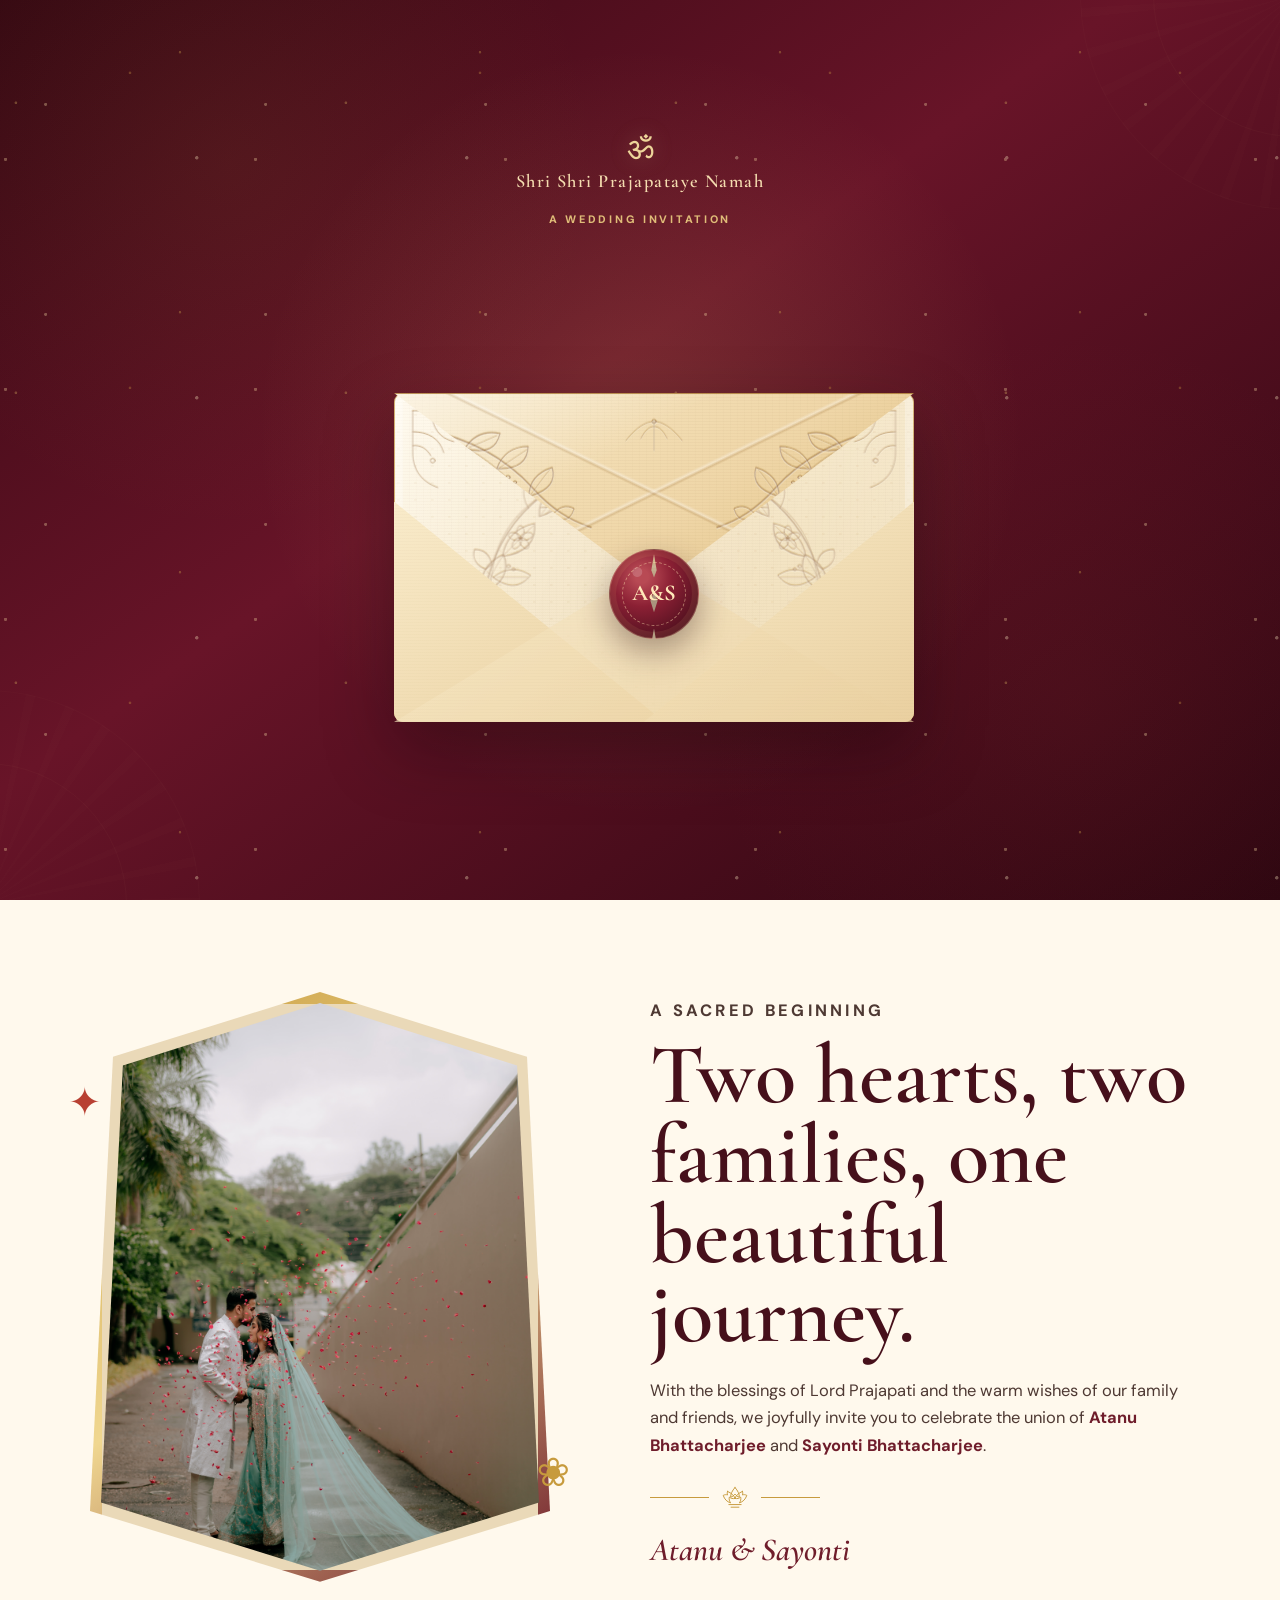
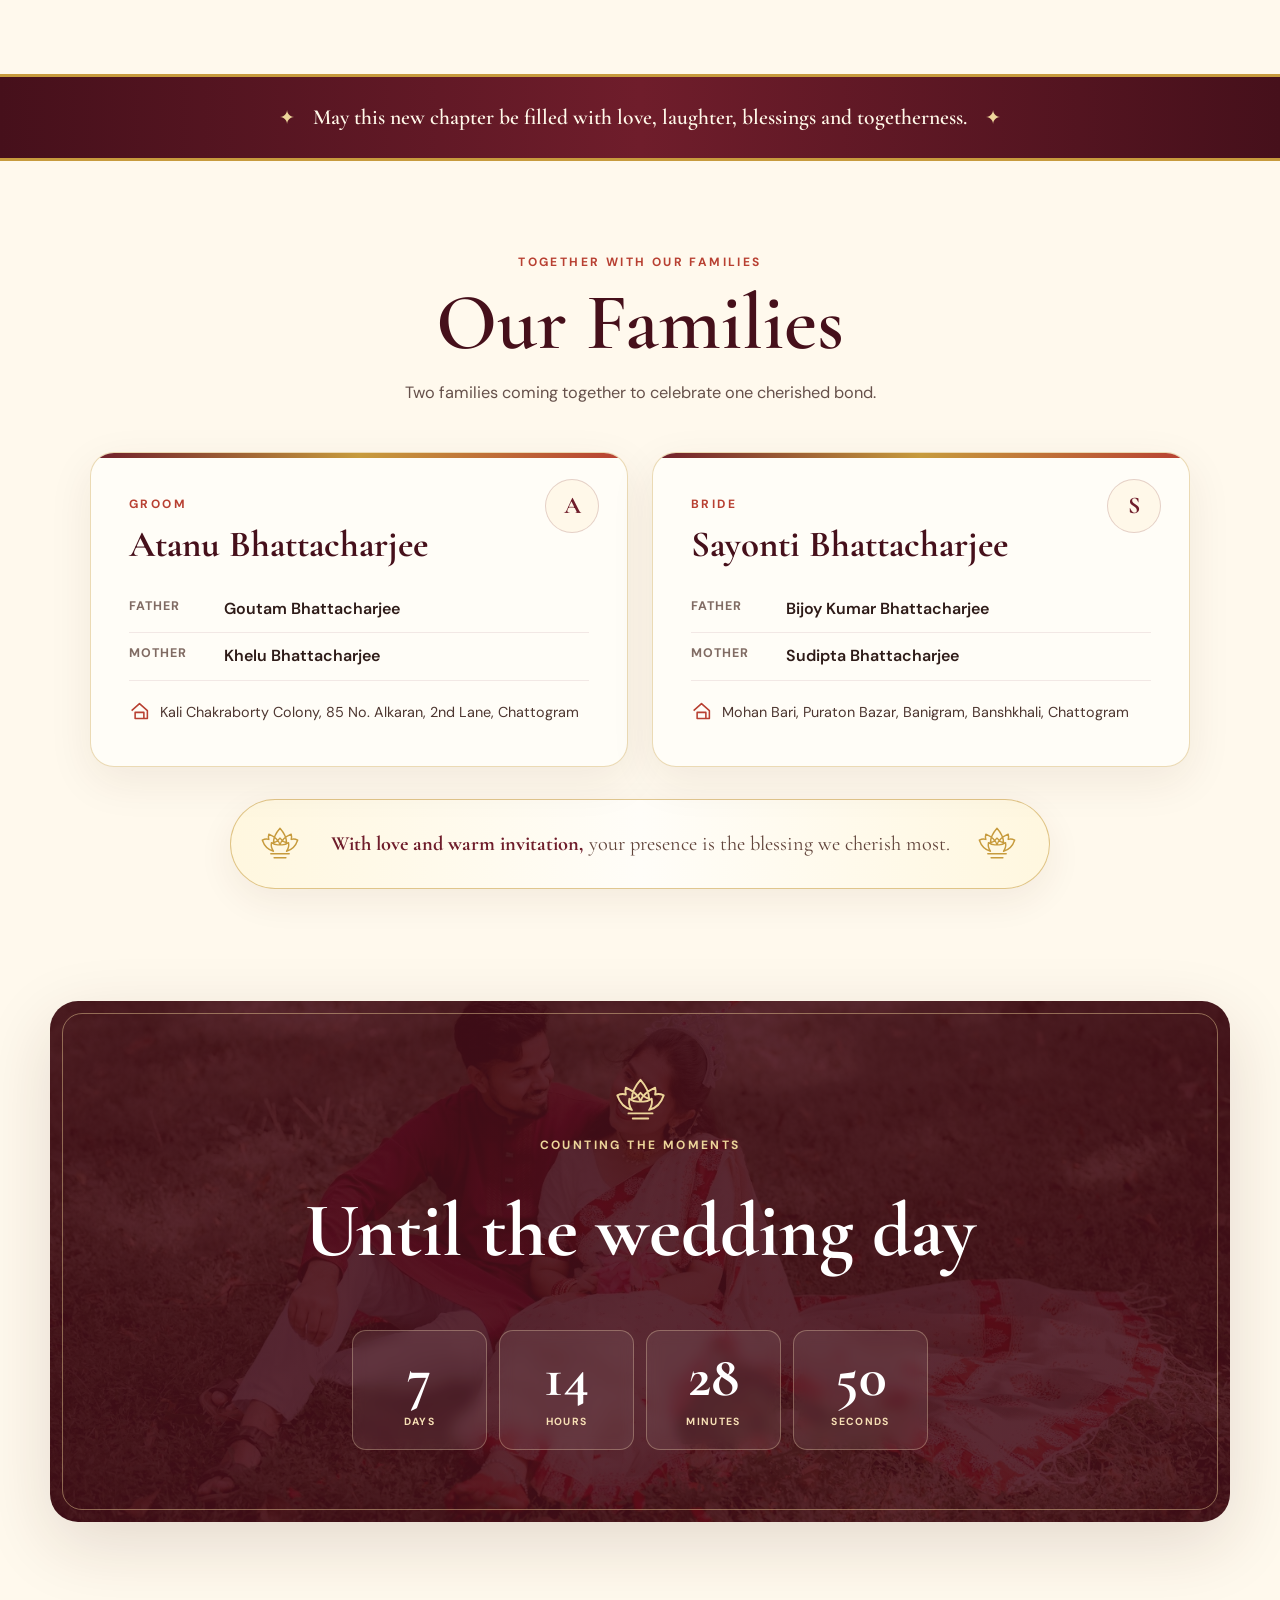
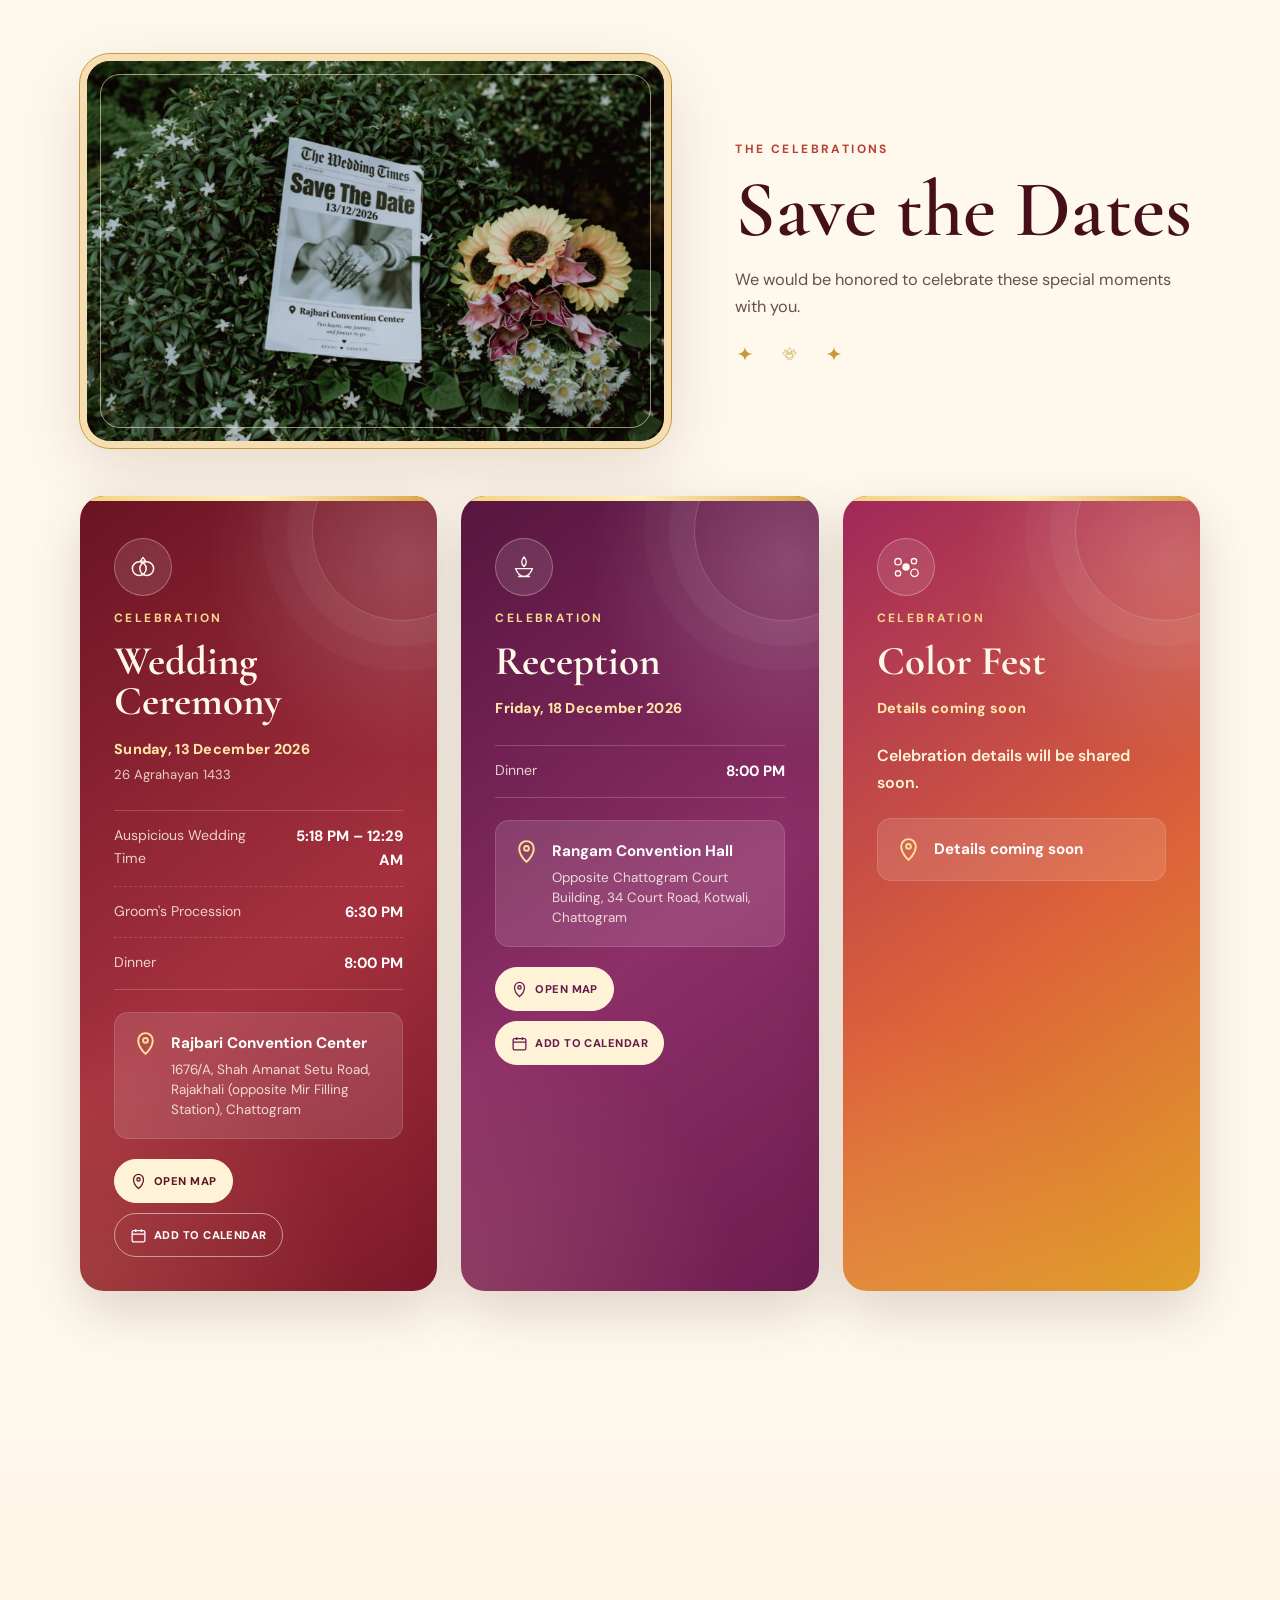
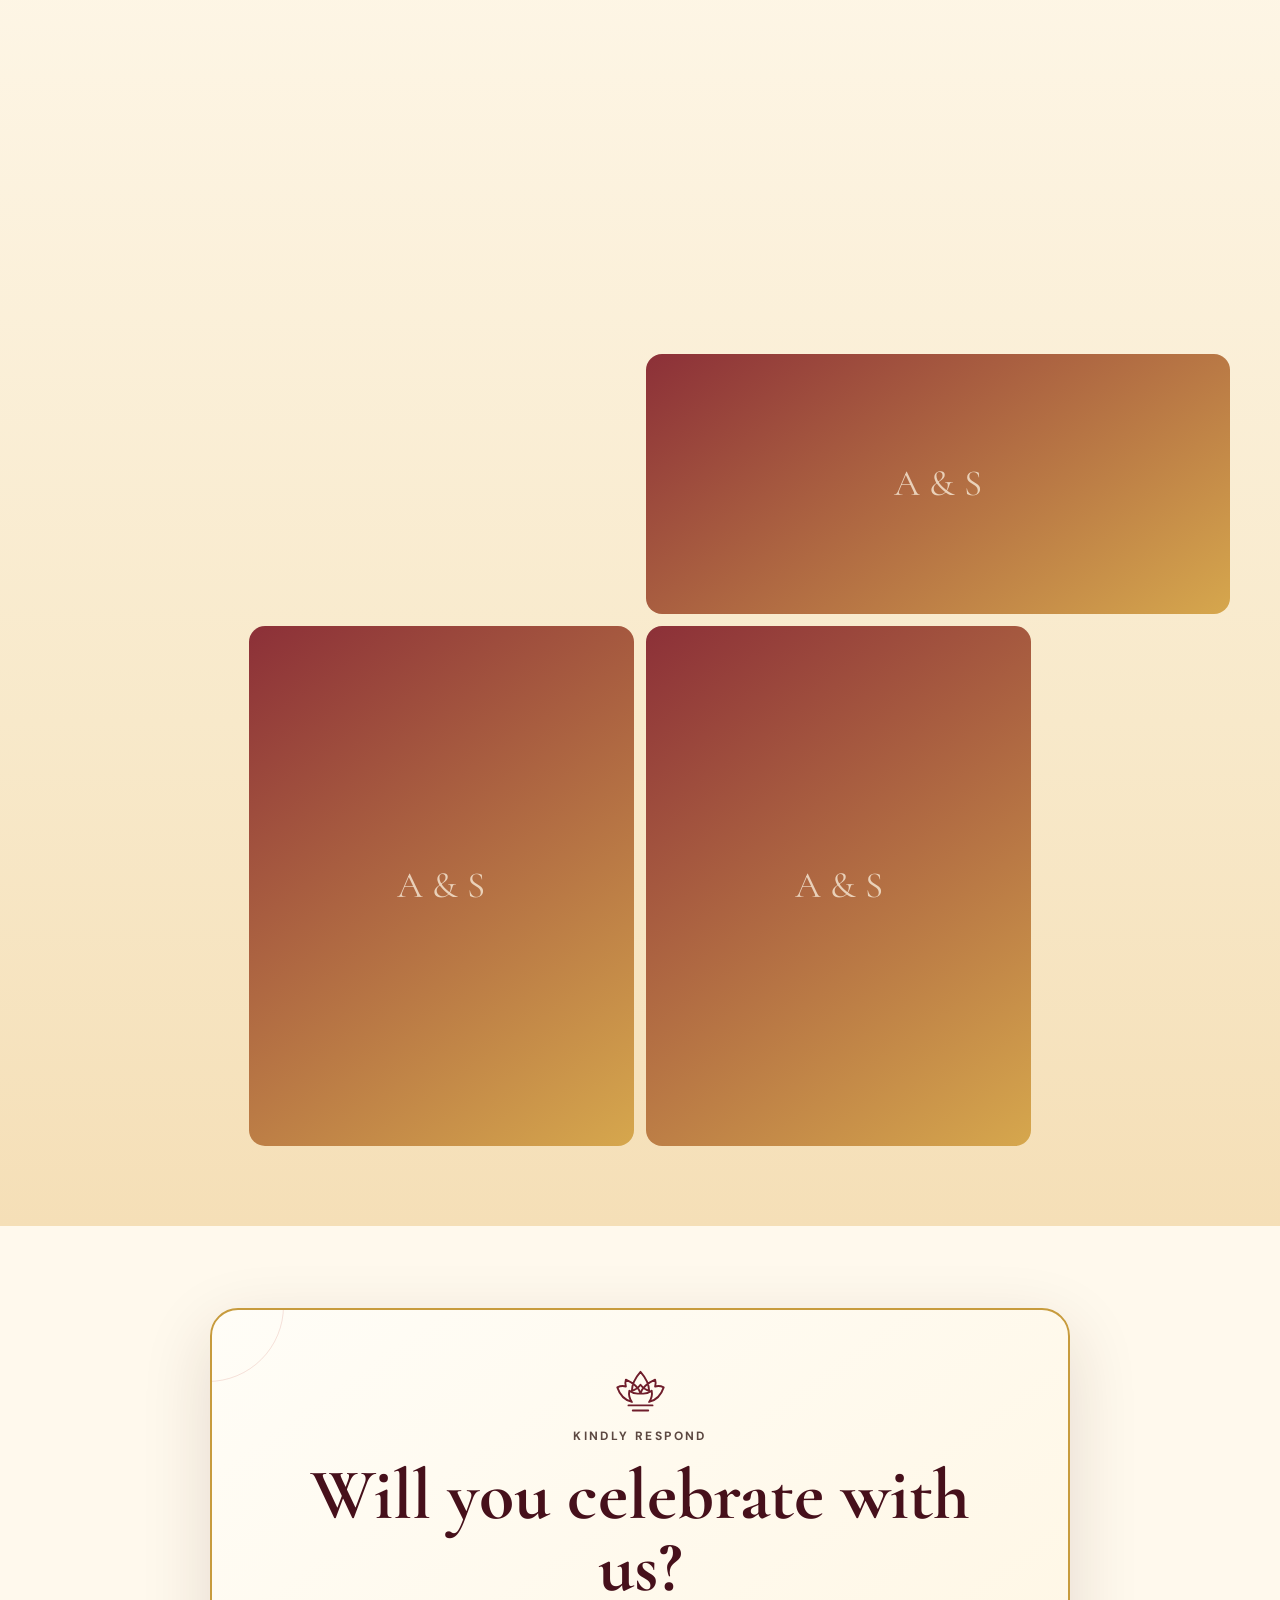
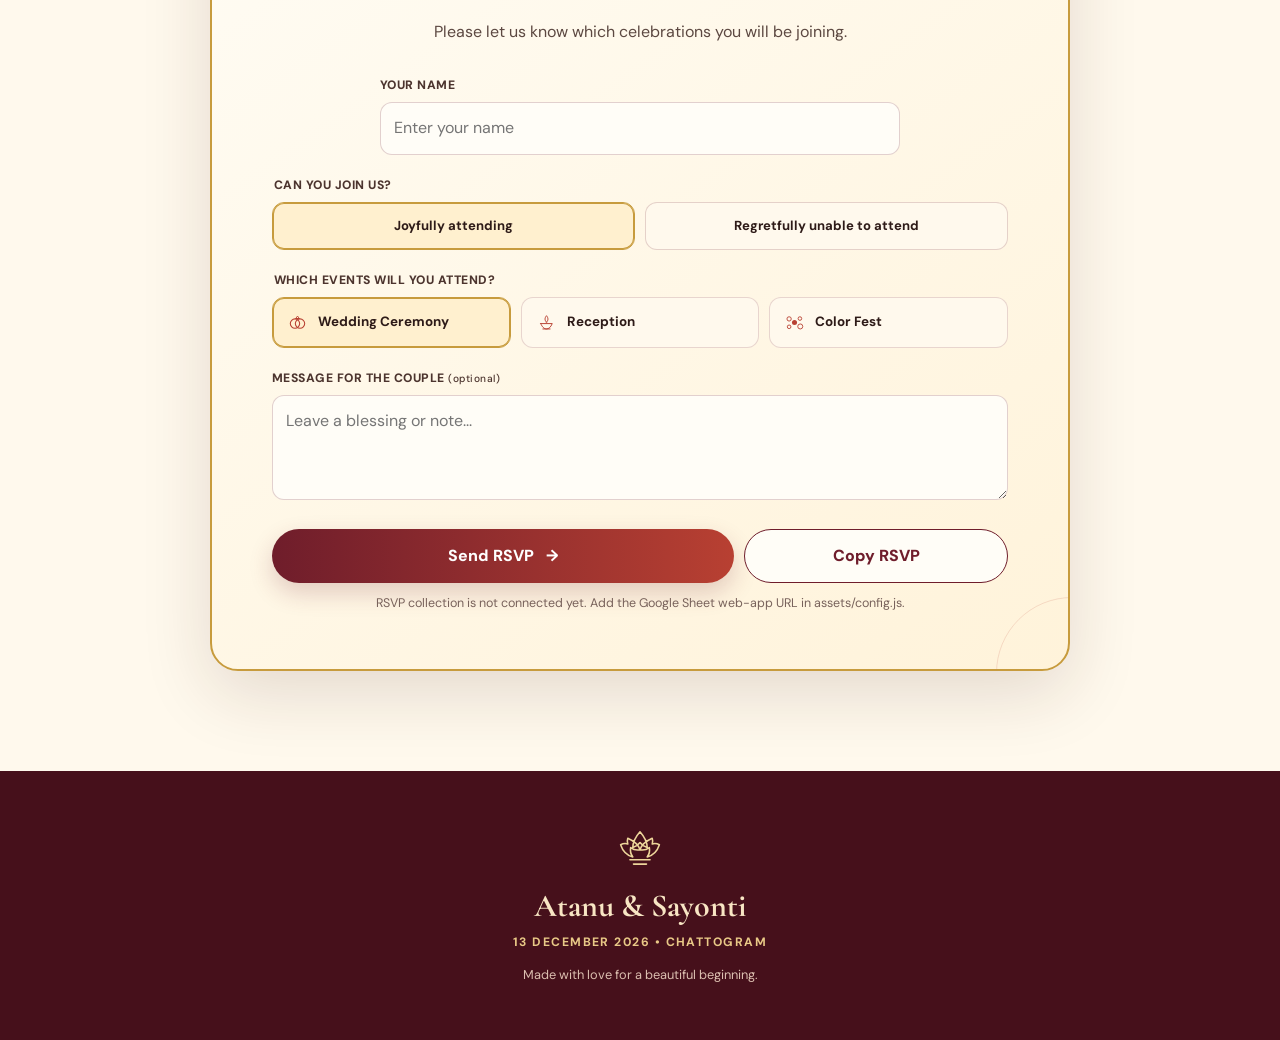
==== commit 15abc081: "fixed the butterfly anchor position" ====
--- a/all/index.html
+++ b/all/index.html
@@ -22,12 +22,12 @@
   <link rel="preconnect" href="https://fonts.googleapis.com">
   <link rel="preconnect" href="https://fonts.gstatic.com" crossorigin>
   <link href="https://fonts.googleapis.com/css2?family=Cormorant+Garamond:ital,wght@0,500;0,600;0,700;1,600&family=DM+Sans:wght@400;500;600;700&display=swap" rel="stylesheet">
-  <link rel="stylesheet" href="/assets/styles.css">
-  <link rel="stylesheet" href="/assets/mobile.css">
+  <link rel="stylesheet" href="/assets/styles.css?v=27">
+  <link rel="stylesheet" href="/assets/mobile.css?v=27">
 </head>
 <body class="locked" data-invite="all">
   <div id="app"></div>
   <script src="/assets/config.js"></script>
-  <script src="/assets/app.js"></script>
+  <script src="/assets/app.js?v=27"></script>
 </body>
 </html>
--- a/assets/styles.css
+++ b/assets/styles.css
@@ -12,7 +12,7 @@
 
 /* Hero */
 .hero{position:relative;min-height:100svh;display:grid;place-items:center;overflow:hidden;color:#fff;background:var(--maroon-deep)}.hero-bg{position:absolute;inset:0;background:var(--maroon-deep) url("/images/hero.jpg") center 38%/cover no-repeat;transform:scale(1.025)}.hero:after{content:"";position:absolute;inset:0;background:linear-gradient(to bottom,rgba(49,10,17,.62),rgba(55,18,20,.22) 36%,rgba(48,9,15,.76))}.hero-pattern{position:absolute;z-index:1;inset:0;opacity:.18;background:radial-gradient(circle at 50% 50%,transparent 0 34px,rgba(255,218,143,.42) 35px 36px,transparent 37px),radial-gradient(circle at 50% 50%,transparent 0 65px,rgba(255,218,143,.2) 66px 67px,transparent 68px);background-size:180px 180px}
-.nav{position:absolute;z-index:10;top:0;left:0;right:0;display:flex;justify-content:space-between;align-items:center;width:min(1180px,calc(100% - 36px));margin:auto;padding:24px 0;border-bottom:1px solid rgba(255,255,255,.18)}.nav-mark{font-family:"Cormorant Garamond",serif;font-size:1.65rem;font-weight:700;text-decoration:none}.nav-links{display:flex;gap:23px}.nav-links a{font-size:.72rem;font-weight:700;letter-spacing:.09em;text-decoration:none;text-transform:uppercase}.hero-content{position:relative;z-index:3;width:min(950px,calc(100% - 36px));padding-top:80px;text-align:center}.hero-lotus{width:65px;margin:0 auto 18px;color:var(--gold-light)}.hero-lotus svg{width:100%;height:auto}.hero-kicker{margin:0 0 20px;font-size:.75rem;font-weight:700;letter-spacing:.22em;text-transform:uppercase}.hero h1{margin:0;font-family:"Cormorant Garamond",Georgia,serif;font-size:clamp(4.5rem,15vw,9.5rem);font-weight:600;line-height:.76;text-shadow:0 8px 35px rgba(0,0,0,.25)}.hero h1 span{display:block;margin:.14em 0 .08em;color:var(--gold-light);font-size:.42em;font-style:italic;font-weight:500}.hero-rule{display:flex;align-items:center;justify-content:center;gap:14px;margin-top:35px}.hero-rule i{width:55px;height:1px;background:rgba(255,229,179,.7)}.hero-rule b{font-size:.82rem;letter-spacing:.2em}.guest-ribbon{display:inline-block;margin-top:28px;padding:10px 17px;border:1px solid rgba(255,226,170,.45);border-radius:999px;background:rgba(70,16,27,.42);backdrop-filter:blur(8px);font-size:.85rem}.scroll-cue{position:absolute;z-index:4;bottom:26px;left:50%;transform:translateX(-50%);color:#fff;text-decoration:none;font-size:.65rem;font-weight:700;letter-spacing:.16em;text-transform:uppercase;white-space:nowrap}.scroll-cue span{color:var(--gold-light)}
+.nav{position:absolute;z-index:10;top:0;left:0;right:0;display:flex;justify-content:space-between;align-items:center;width:min(1180px,calc(100% - 36px));margin:auto;padding:24px 0;border-bottom:1px solid rgba(255,255,255,.18)}.nav-mark{font-family:"Cormorant Garamond",serif;font-size:1.65rem;font-weight:700;text-decoration:none}.nav-links{display:flex;gap:23px}.nav-links a{font-size:.72rem;font-weight:700;letter-spacing:.09em;text-decoration:none;text-transform:uppercase}.hero-content{position:relative;z-index:3;width:min(950px,calc(100% - 36px));padding-top:80px;text-align:center}.hero-lotus{width:65px;margin:0 auto 18px;color:var(--gold-light)}.hero-lotus svg{width:100%;height:auto}.hero-kicker{margin:0 0 20px;font-size:.75rem;font-weight:700;letter-spacing:.22em;text-transform:uppercase}.hero h1{margin:0;font-family:"Cormorant Garamond",Georgia,serif;font-size:clamp(4.5rem,15vw,9.5rem);font-weight:600;line-height:.76;text-shadow:0 8px 35px rgba(0,0,0,.25)}.hero h1 span{position:relative;display:block;margin:.14em 0 .08em;color:var(--gold-light);font-size:.42em;font-style:italic;font-weight:500}.hero-rule{display:flex;align-items:center;justify-content:center;gap:14px;margin-top:35px}.hero-rule i{width:55px;height:1px;background:rgba(255,229,179,.7)}.hero-rule b{font-size:.82rem;letter-spacing:.2em}.guest-ribbon{display:inline-block;margin-top:28px;padding:10px 17px;border:1px solid rgba(255,226,170,.45);border-radius:999px;background:rgba(70,16,27,.42);backdrop-filter:blur(8px);font-size:.85rem}.scroll-cue{position:absolute;z-index:4;bottom:26px;left:50%;transform:translateX(-50%);color:#fff;text-decoration:none;font-size:.65rem;font-weight:700;letter-spacing:.16em;text-transform:uppercase;white-space:nowrap}.scroll-cue span{color:var(--gold-light)}
 
 /* Intro */
 .intro-section{display:grid;grid-template-columns:.92fr 1.08fr;gap:clamp(45px,8vw,100px);align-items:center}.intro-photo{position:relative;max-width:460px;margin:auto}.photo-frame{position:relative;aspect-ratio:.78;padding:11px;background:linear-gradient(145deg,var(--gold),#f0d790,var(--maroon));clip-path:polygon(50% 0,95% 11%,100% 88%,50% 100%,0 88%,5% 11%);filter:drop-shadow(0 24px 32px rgba(81,40,28,.15))}.photo-frame:before{content:"A & S";position:absolute;inset:12px;display:grid;place-items:center;background:#ead9b8;color:rgba(111,29,43,.3);font-family:"Cormorant Garamond",serif;font-size:4rem}.photo-frame img{position:relative;height:100%;object-fit:cover;clip-path:polygon(50% 0,95% 11%,100% 88%,50% 100%,0 88%,5% 11%)}.photo-flower{position:absolute;color:var(--vermilion);font-size:2.5rem}.flower-one{left:-22px;top:13%}.flower-two{right:-20px;bottom:13%;color:var(--gold)}.intro-copy h2{margin:0 0 22px;color:var(--maroon-deep);font-family:"Cormorant Garamond",serif;font-size:clamp(3rem,7vw,5.3rem);font-weight:600;line-height:.94}.intro-copy p{color:#4e3933;font-size:1.03rem}.intro-copy strong{color:var(--maroon);font-weight:700}.signature{margin:0;color:var(--maroon)!important;font-family:"Cormorant Garamond",serif;font-size:2rem!important;font-style:italic;font-weight:600}.mini-ornament{display:flex;align-items:center;gap:12px;width:170px;margin:25px 0 12px;color:var(--gold)}.mini-ornament span{flex:1;height:1px;background:var(--gold)}.mini-ornament svg{width:28px;height:28px}
@@ -452,7 +452,7 @@
 .reveal-petal{position:absolute;z-index:6;top:-30px;left:var(--x);width:var(--size);height:calc(var(--size)*1.35);border-radius:70% 20% 70% 30%;opacity:.88;animation:petalFall 6.2s linear var(--delay) forwards}
 
 /* Detailed SVG butterfly */
-.hero-butterfly{position:absolute;z-index:7;left:-70px;top:62%;width:44px;height:32px;opacity:0;pointer-events:none;transform:translate(-50%,-50%);filter:drop-shadow(0 7px 9px rgba(30,4,10,.28))}
+.hero-butterfly{position:absolute;z-index:7;left:50%;top:0;width:44px;height:32px;margin-left:-22px;margin-top:-30px;opacity:0;pointer-events:none;font-size:initial;font-style:normal;line-height:1;filter:drop-shadow(0 7px 9px rgba(30,4,10,.28))}
 .hero-butterfly svg{display:block;width:100%;height:100%;overflow:visible}
 .butterfly-wing{transform-box:fill-box}
 .butterfly-left-wing{transform-origin:right center;animation:butterflyLeftFlap .30s ease-in-out infinite alternate}
--- a/assets/mobile.css
+++ b/assets/mobile.css
@@ -76,7 +76,7 @@
   .hero-rule b { font-size:.72rem; letter-spacing:.16em }
   .guest-ribbon { max-width:92%; margin-top:20px; padding:8px 14px; font-size:.78rem }
   .scroll-cue { bottom:max(18px,calc(env(safe-area-inset-bottom) + 10px)); font-size:.58rem }
-  .hero-butterfly { width:38px; height:28px }
+  .hero-butterfly { width:38px; height:28px; margin-left:-19px; margin-top:-27px }
 
   /* Story */
   .intro-section { gap:34px }
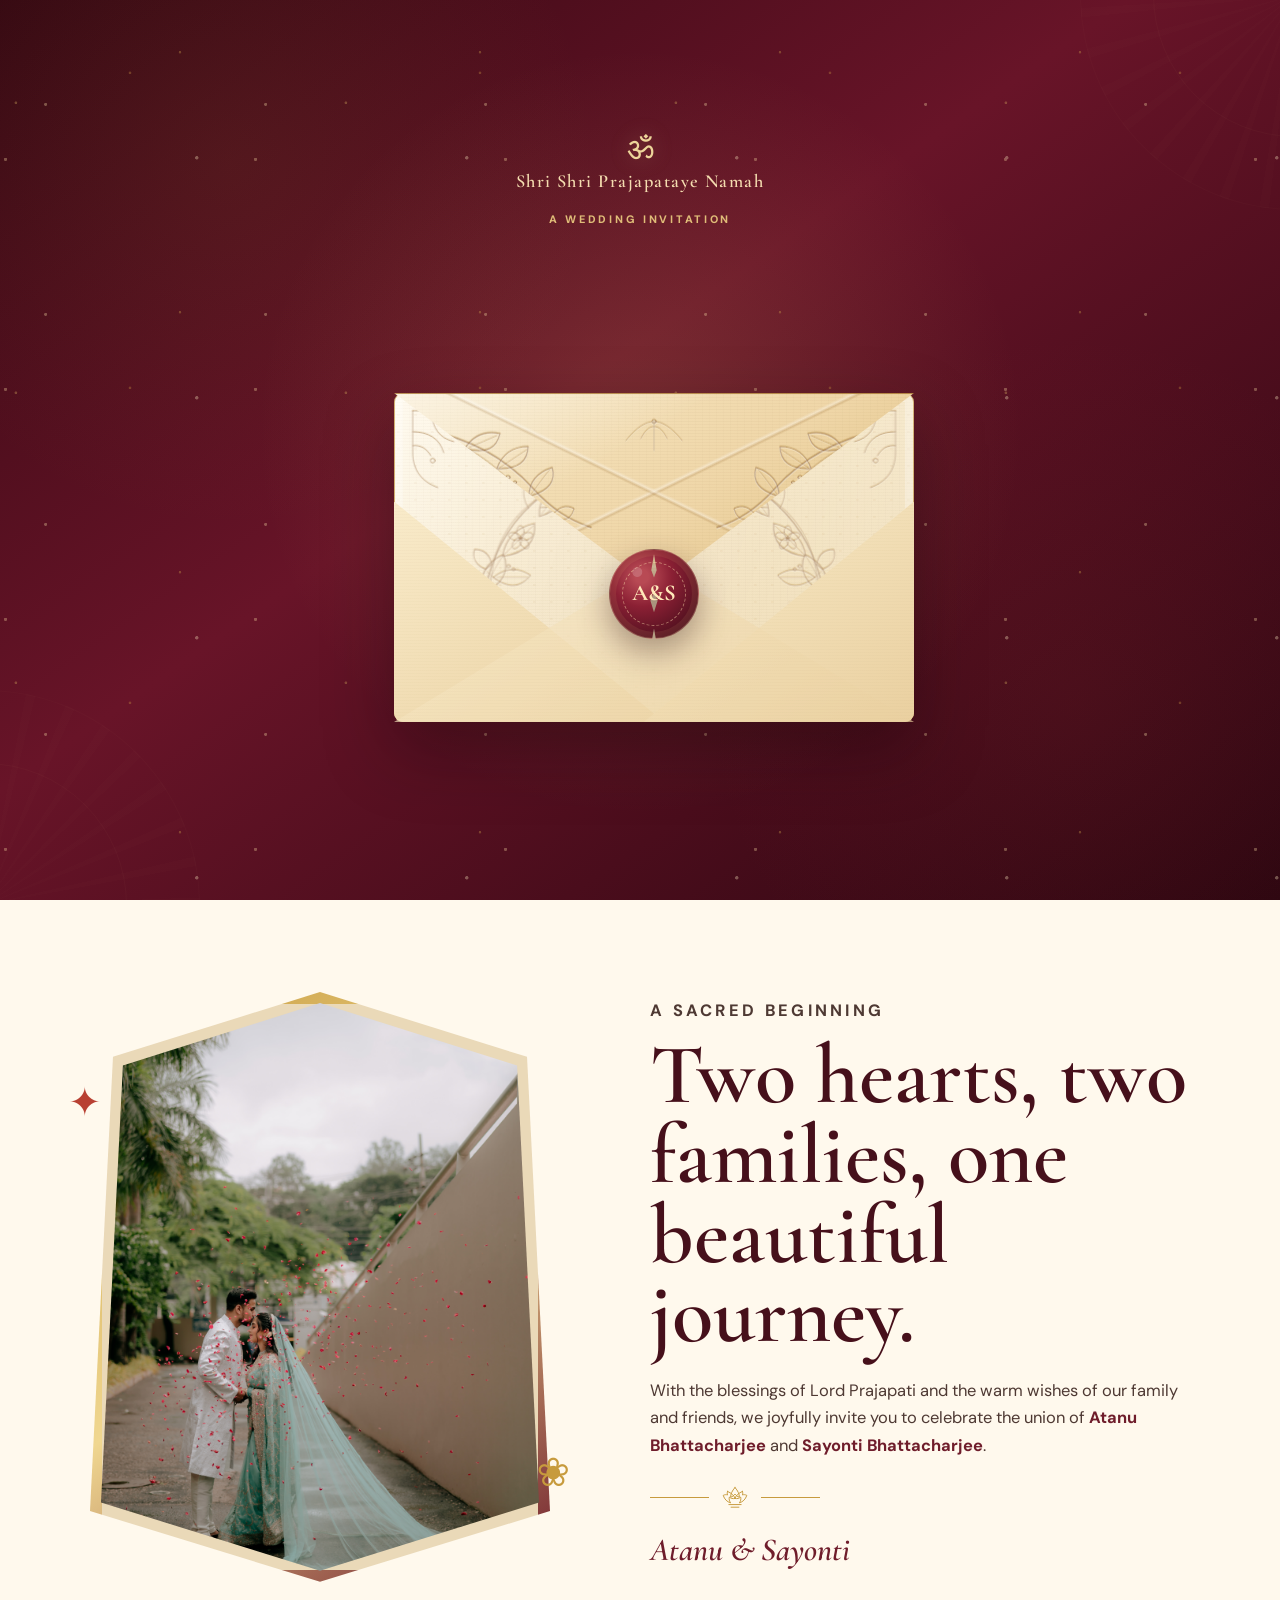
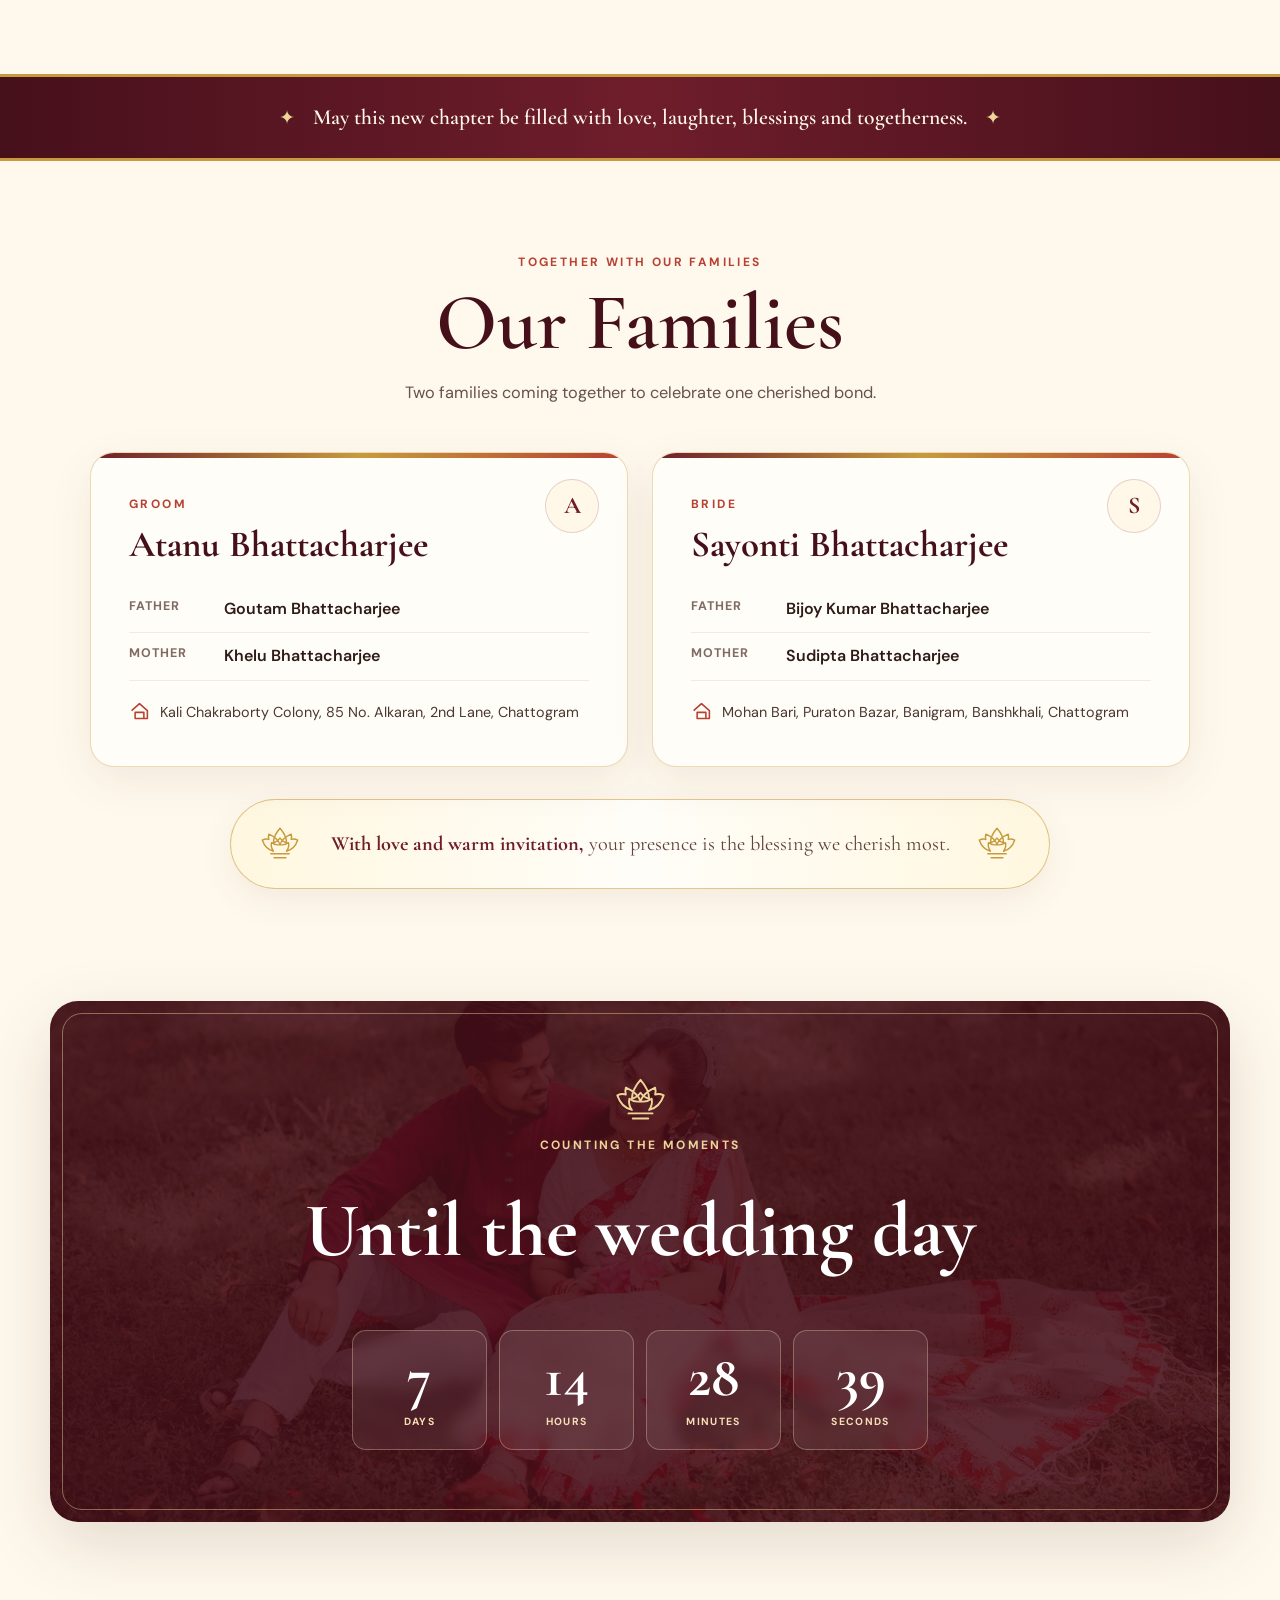
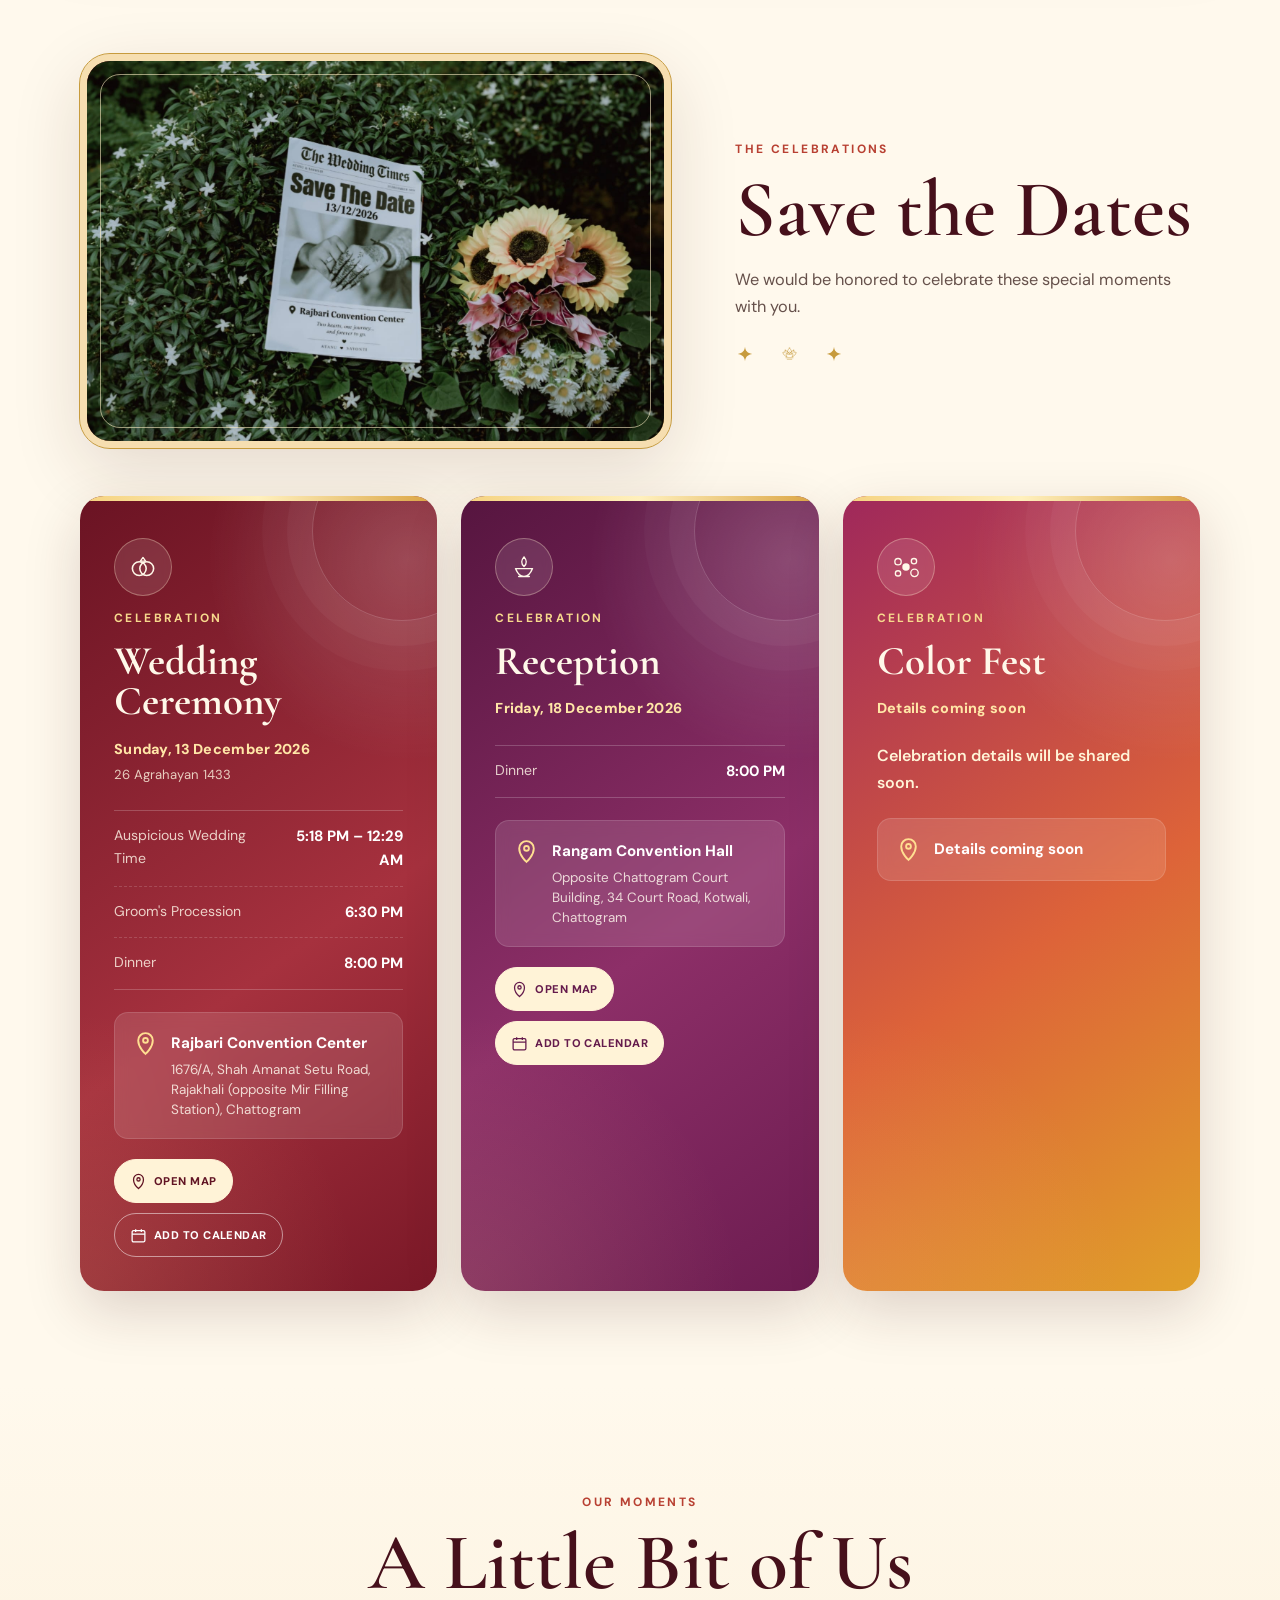
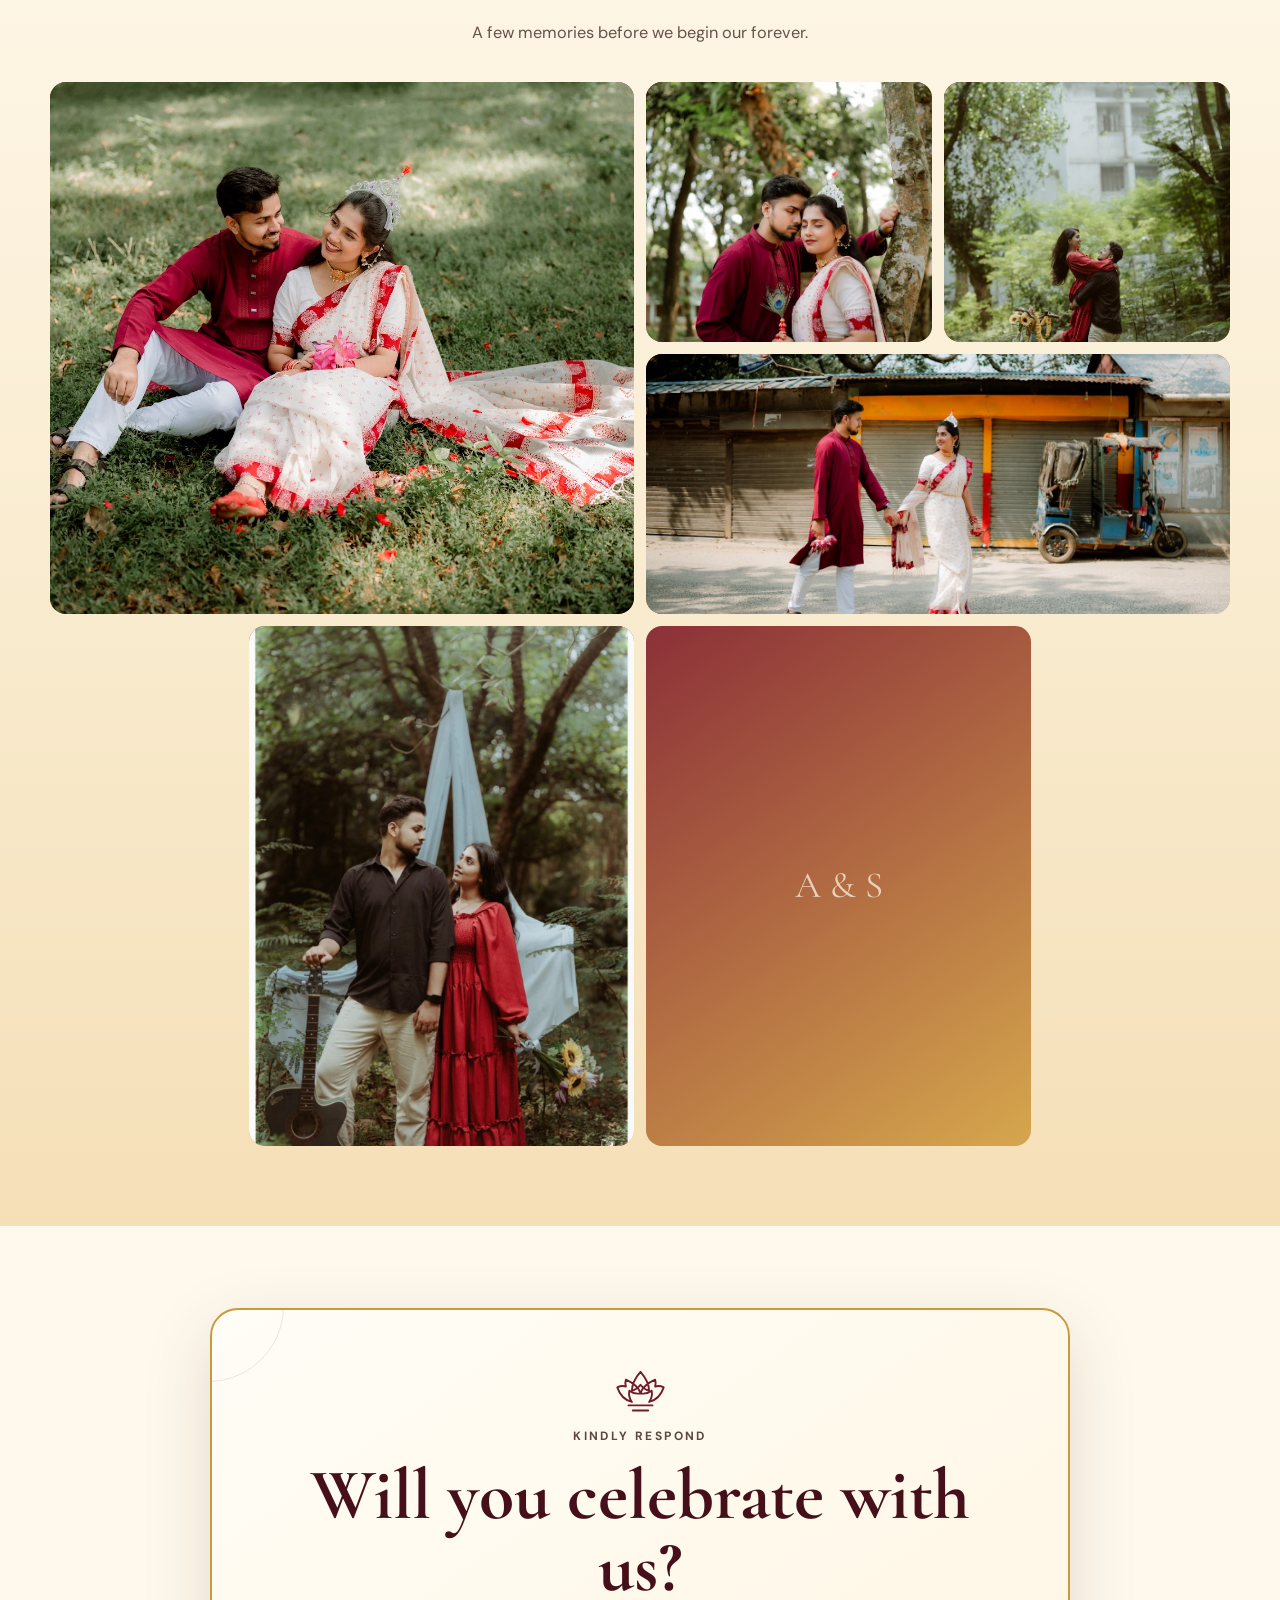
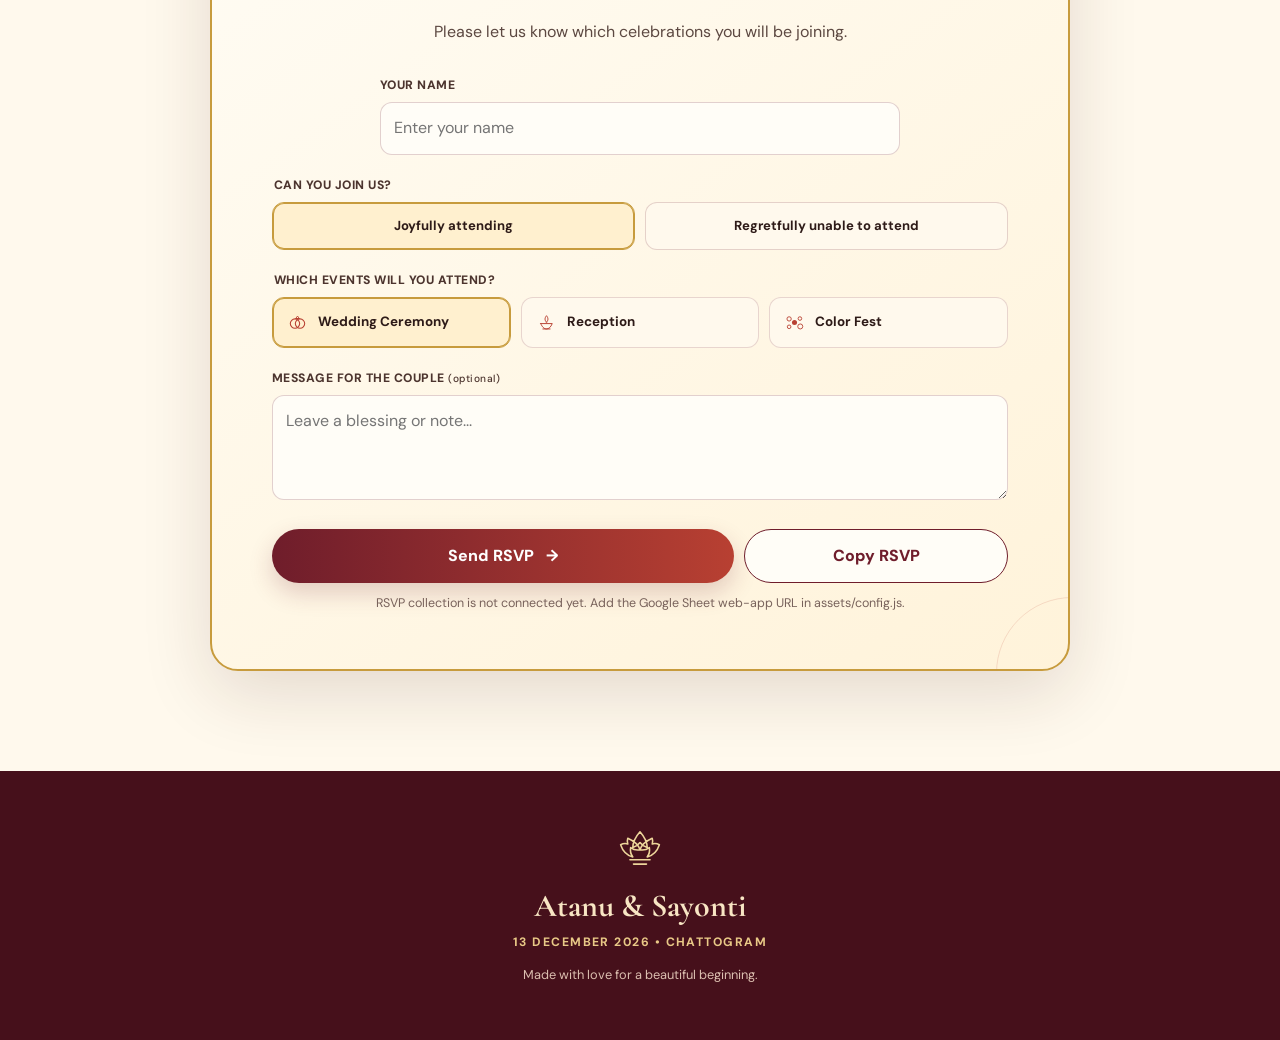
==== commit 88b78c05: "fixed butterfly position" ====
--- a/all/index.html
+++ b/all/index.html
@@ -22,8 +22,8 @@
   <link rel="preconnect" href="https://fonts.googleapis.com">
   <link rel="preconnect" href="https://fonts.gstatic.com" crossorigin>
   <link href="https://fonts.googleapis.com/css2?family=Cormorant+Garamond:ital,wght@0,500;0,600;0,700;1,600&family=DM+Sans:wght@400;500;600;700&display=swap" rel="stylesheet">
-  <link rel="stylesheet" href="/assets/styles.css?v=27">
-  <link rel="stylesheet" href="/assets/mobile.css?v=27">
+  <link rel="stylesheet" href="/assets/styles.css?v=28">
+  <link rel="stylesheet" href="/assets/mobile.css?v=28">
 </head>
 <body class="locked" data-invite="all">
   <div id="app"></div>
--- a/assets/styles.css
+++ b/assets/styles.css
@@ -452,7 +452,7 @@
 .reveal-petal{position:absolute;z-index:6;top:-30px;left:var(--x);width:var(--size);height:calc(var(--size)*1.35);border-radius:70% 20% 70% 30%;opacity:.88;animation:petalFall 6.2s linear var(--delay) forwards}
 
 /* Detailed SVG butterfly */
-.hero-butterfly{position:absolute;z-index:7;left:50%;top:0;width:44px;height:32px;margin-left:-22px;margin-top:-30px;opacity:0;pointer-events:none;font-size:initial;font-style:normal;line-height:1;filter:drop-shadow(0 7px 9px rgba(30,4,10,.28))}
+.hero-butterfly{position:absolute;z-index:7;left:50%;top:50%;width:44px;height:32px;margin-left:-22px;margin-top:-16px;opacity:0;pointer-events:none;font-size:initial;font-style:normal;line-height:1;filter:drop-shadow(0 7px 9px rgba(30,4,10,.28))}
 .hero-butterfly svg{display:block;width:100%;height:100%;overflow:visible}
 .butterfly-wing{transform-box:fill-box}
 .butterfly-left-wing{transform-origin:right center;animation:butterflyLeftFlap .30s ease-in-out infinite alternate}
--- a/assets/mobile.css
+++ b/assets/mobile.css
@@ -76,7 +76,7 @@
   .hero-rule b { font-size:.72rem; letter-spacing:.16em }
   .guest-ribbon { max-width:92%; margin-top:20px; padding:8px 14px; font-size:.78rem }
   .scroll-cue { bottom:max(18px,calc(env(safe-area-inset-bottom) + 10px)); font-size:.58rem }
-  .hero-butterfly { width:38px; height:28px; margin-left:-19px; margin-top:-27px }
+  .hero-butterfly { width:38px; height:28px; margin-left:-19px; margin-top:-14px }
 
   /* Story */
   .intro-section { gap:34px }
